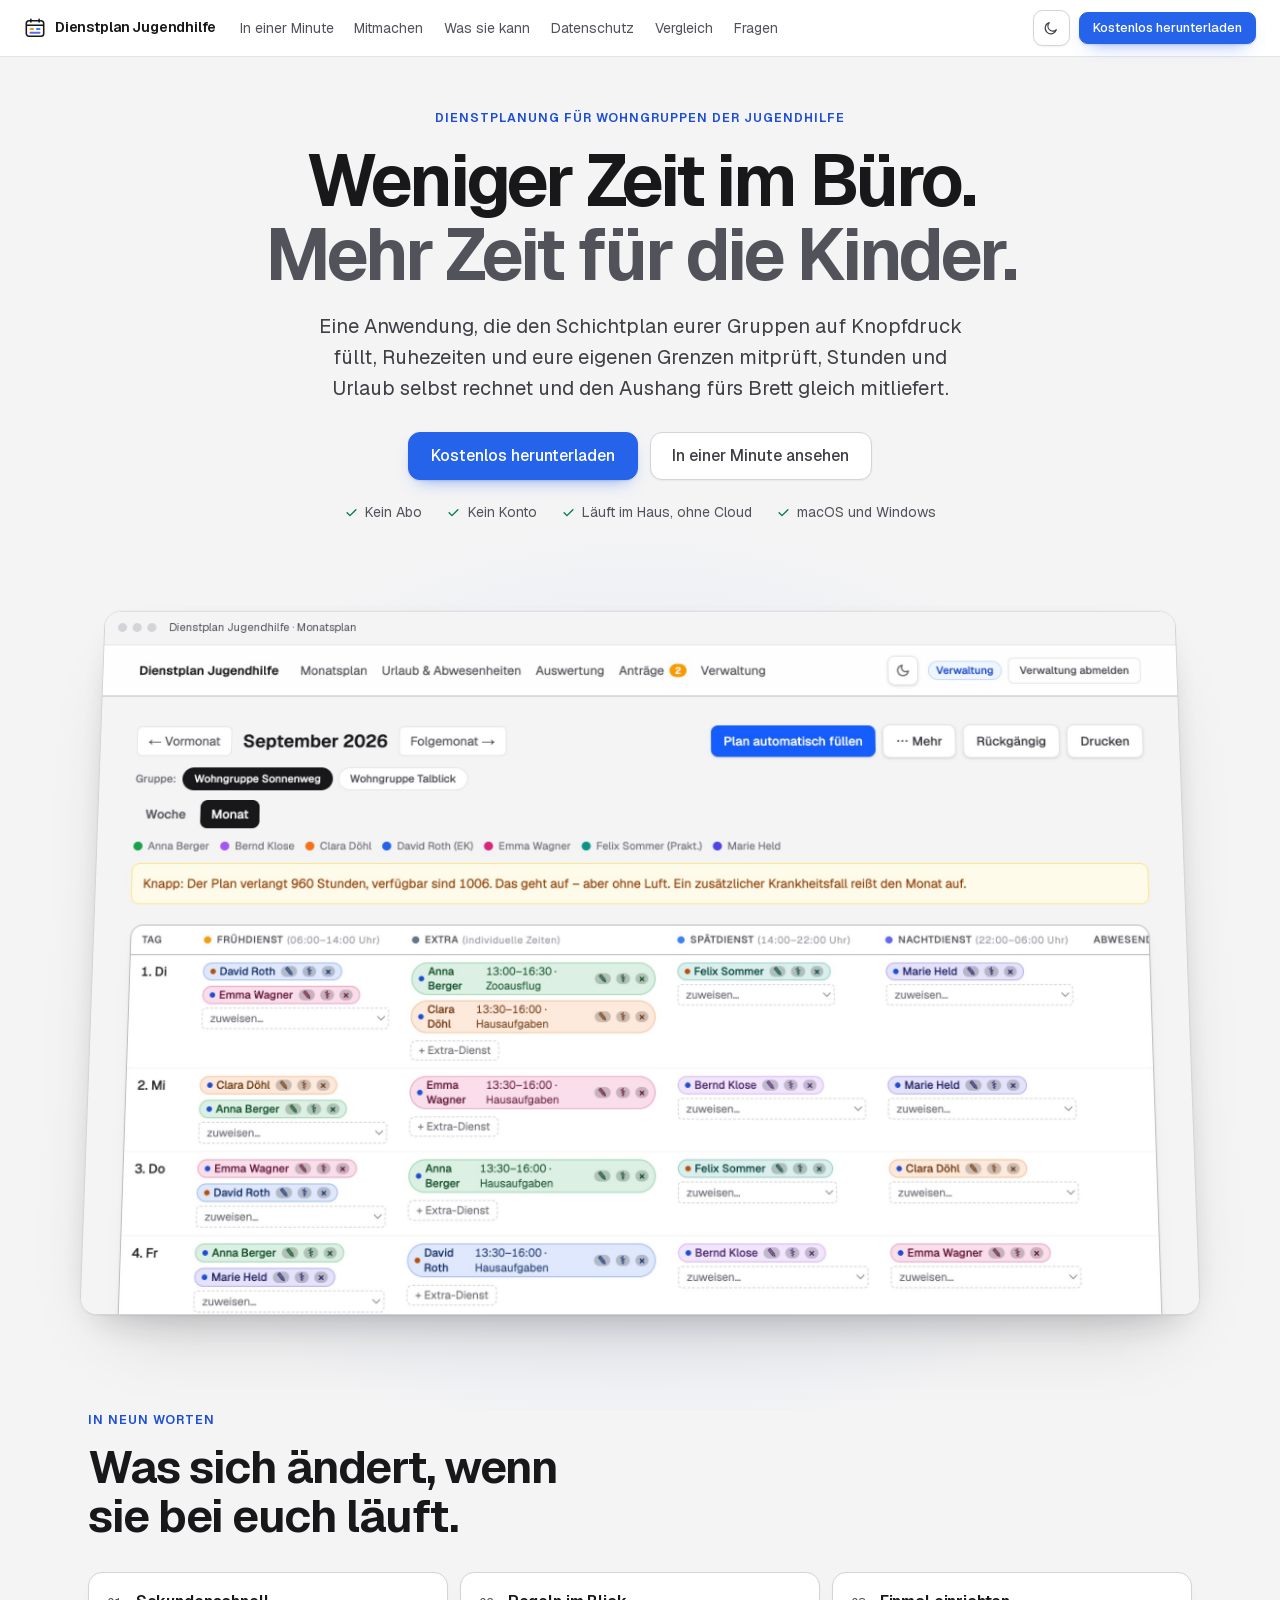
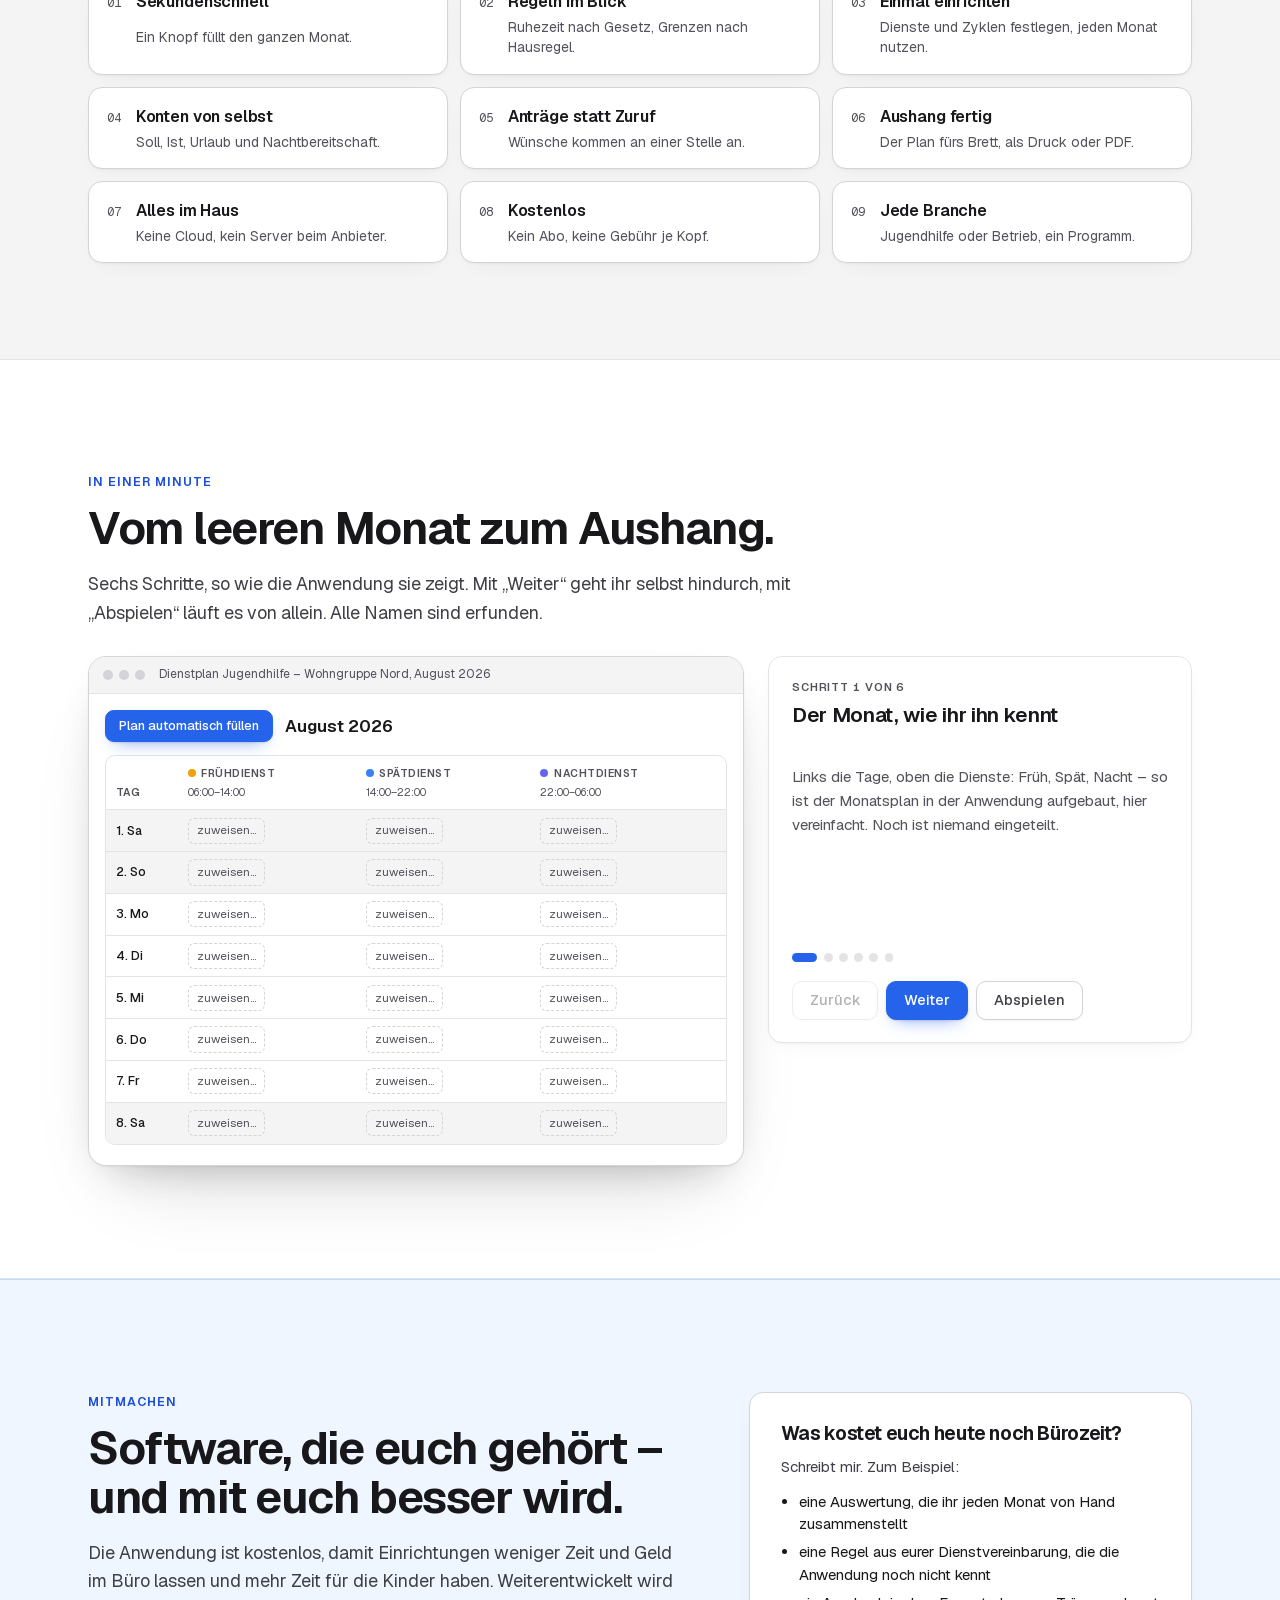
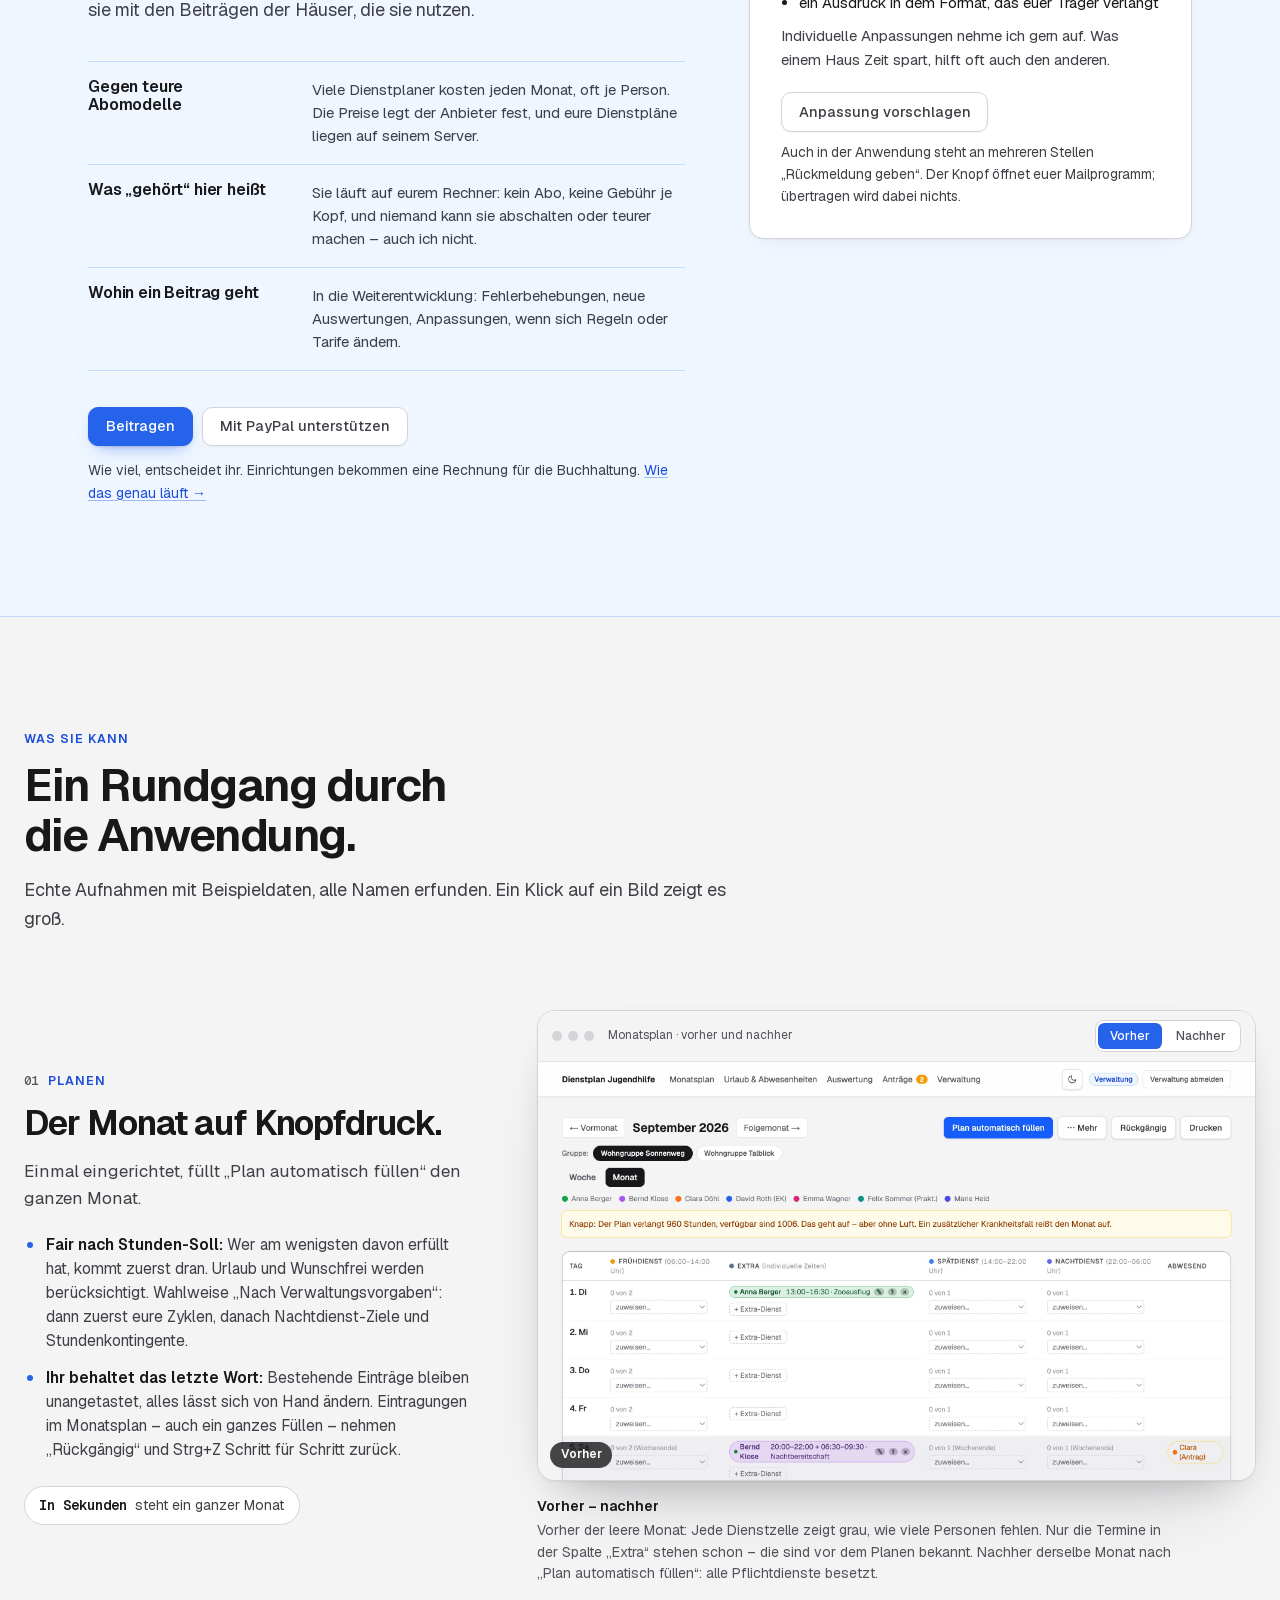
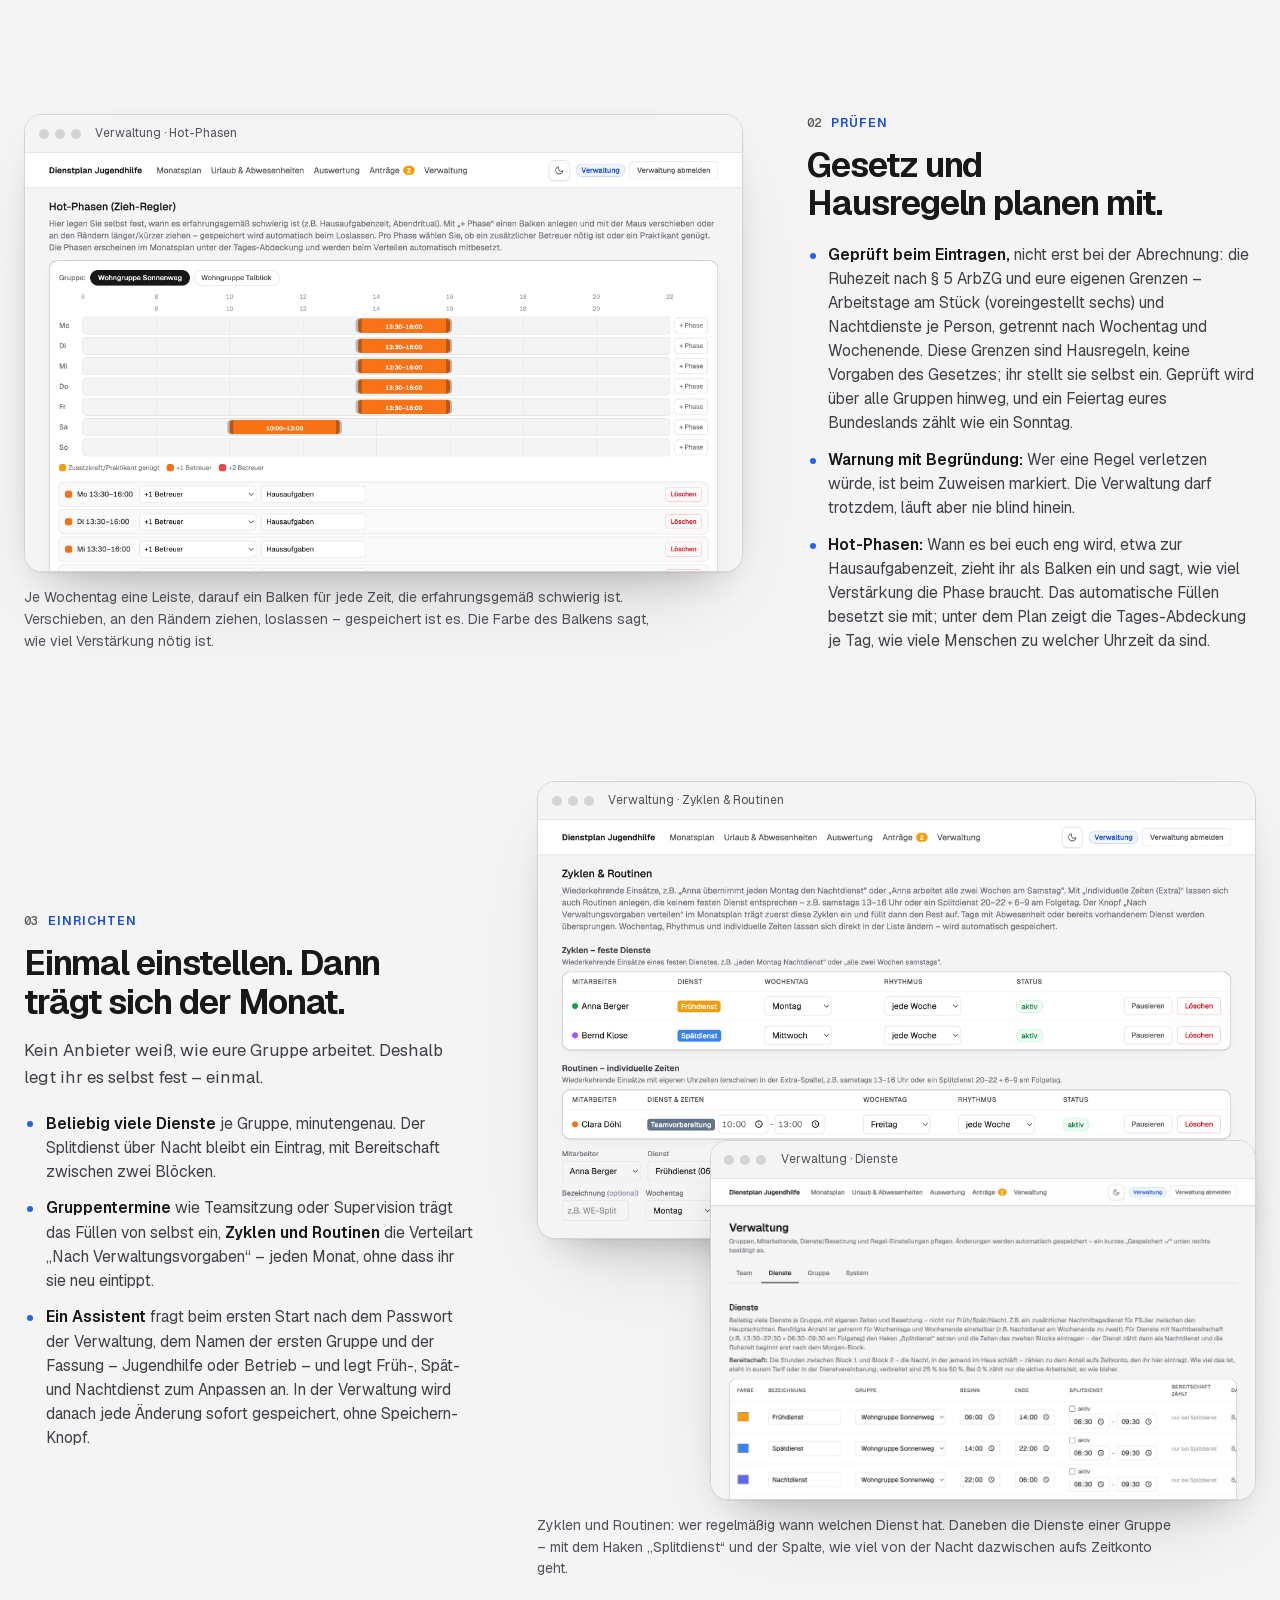
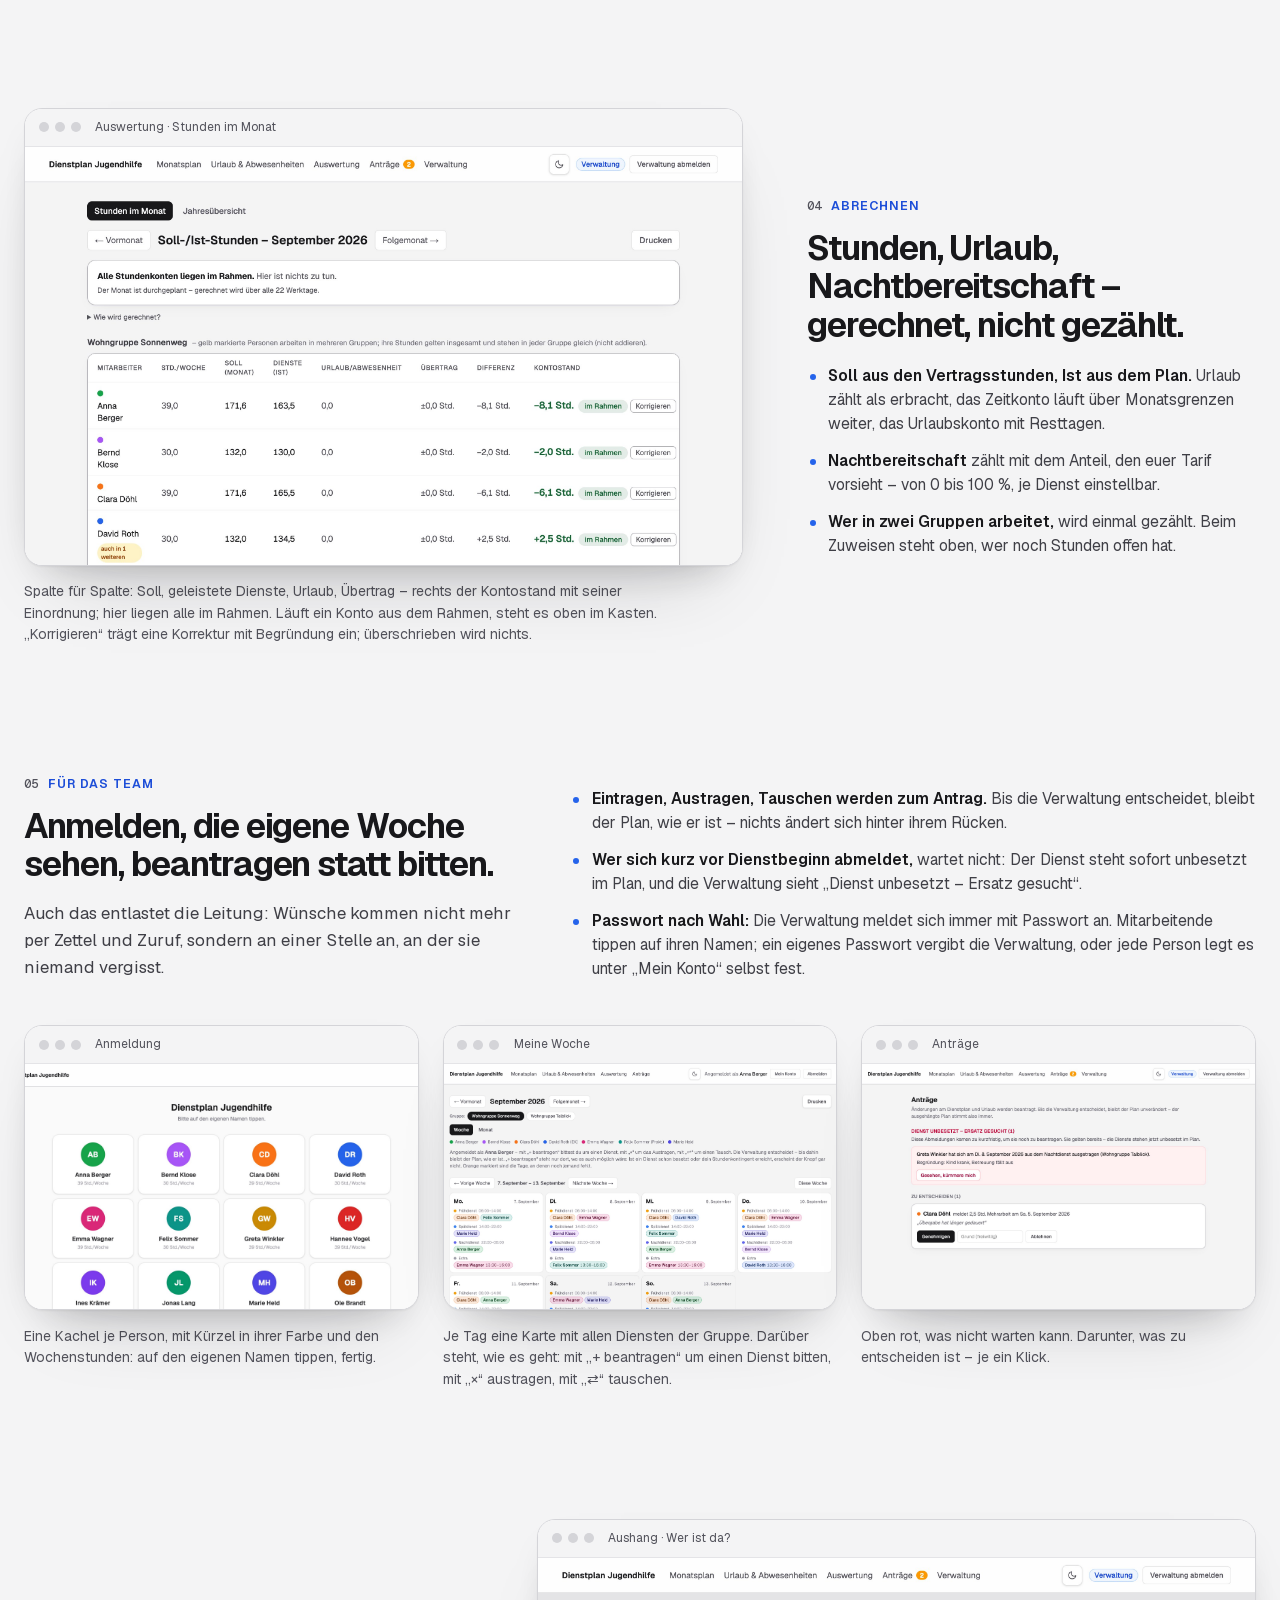
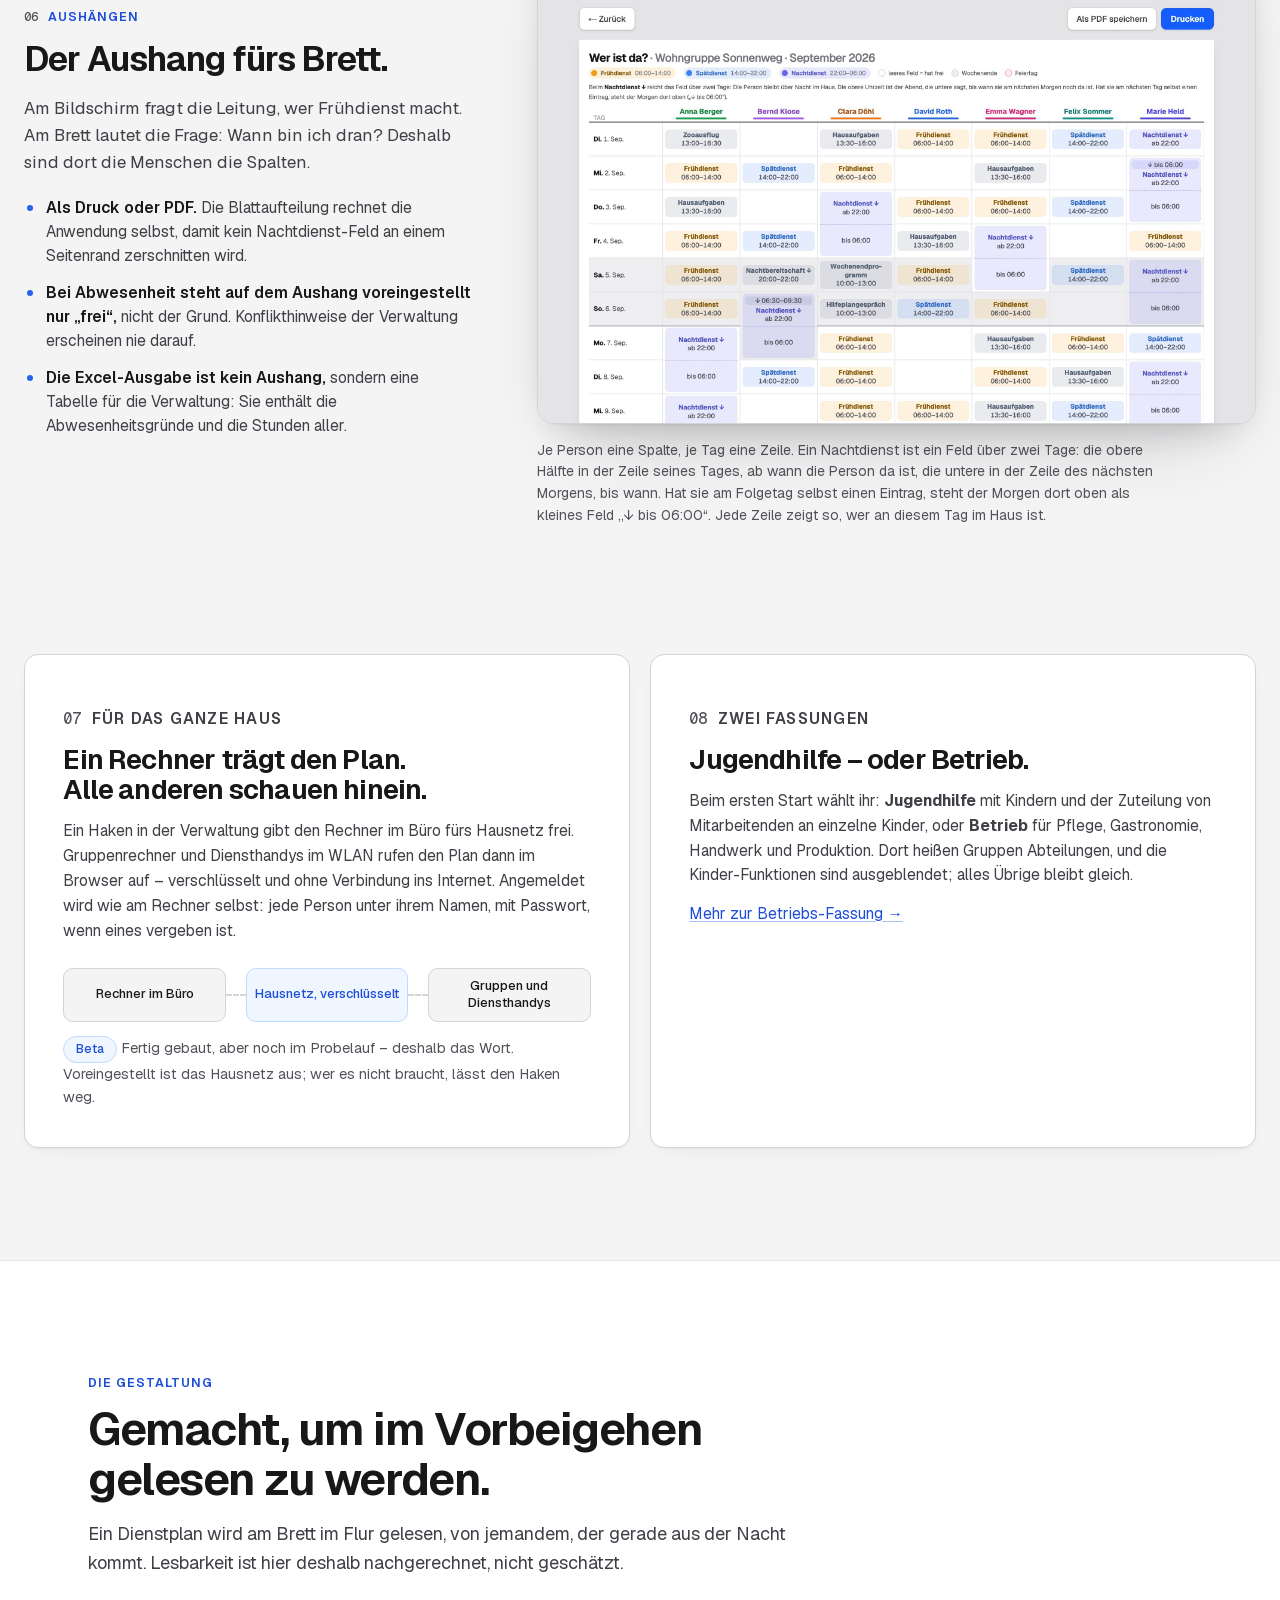
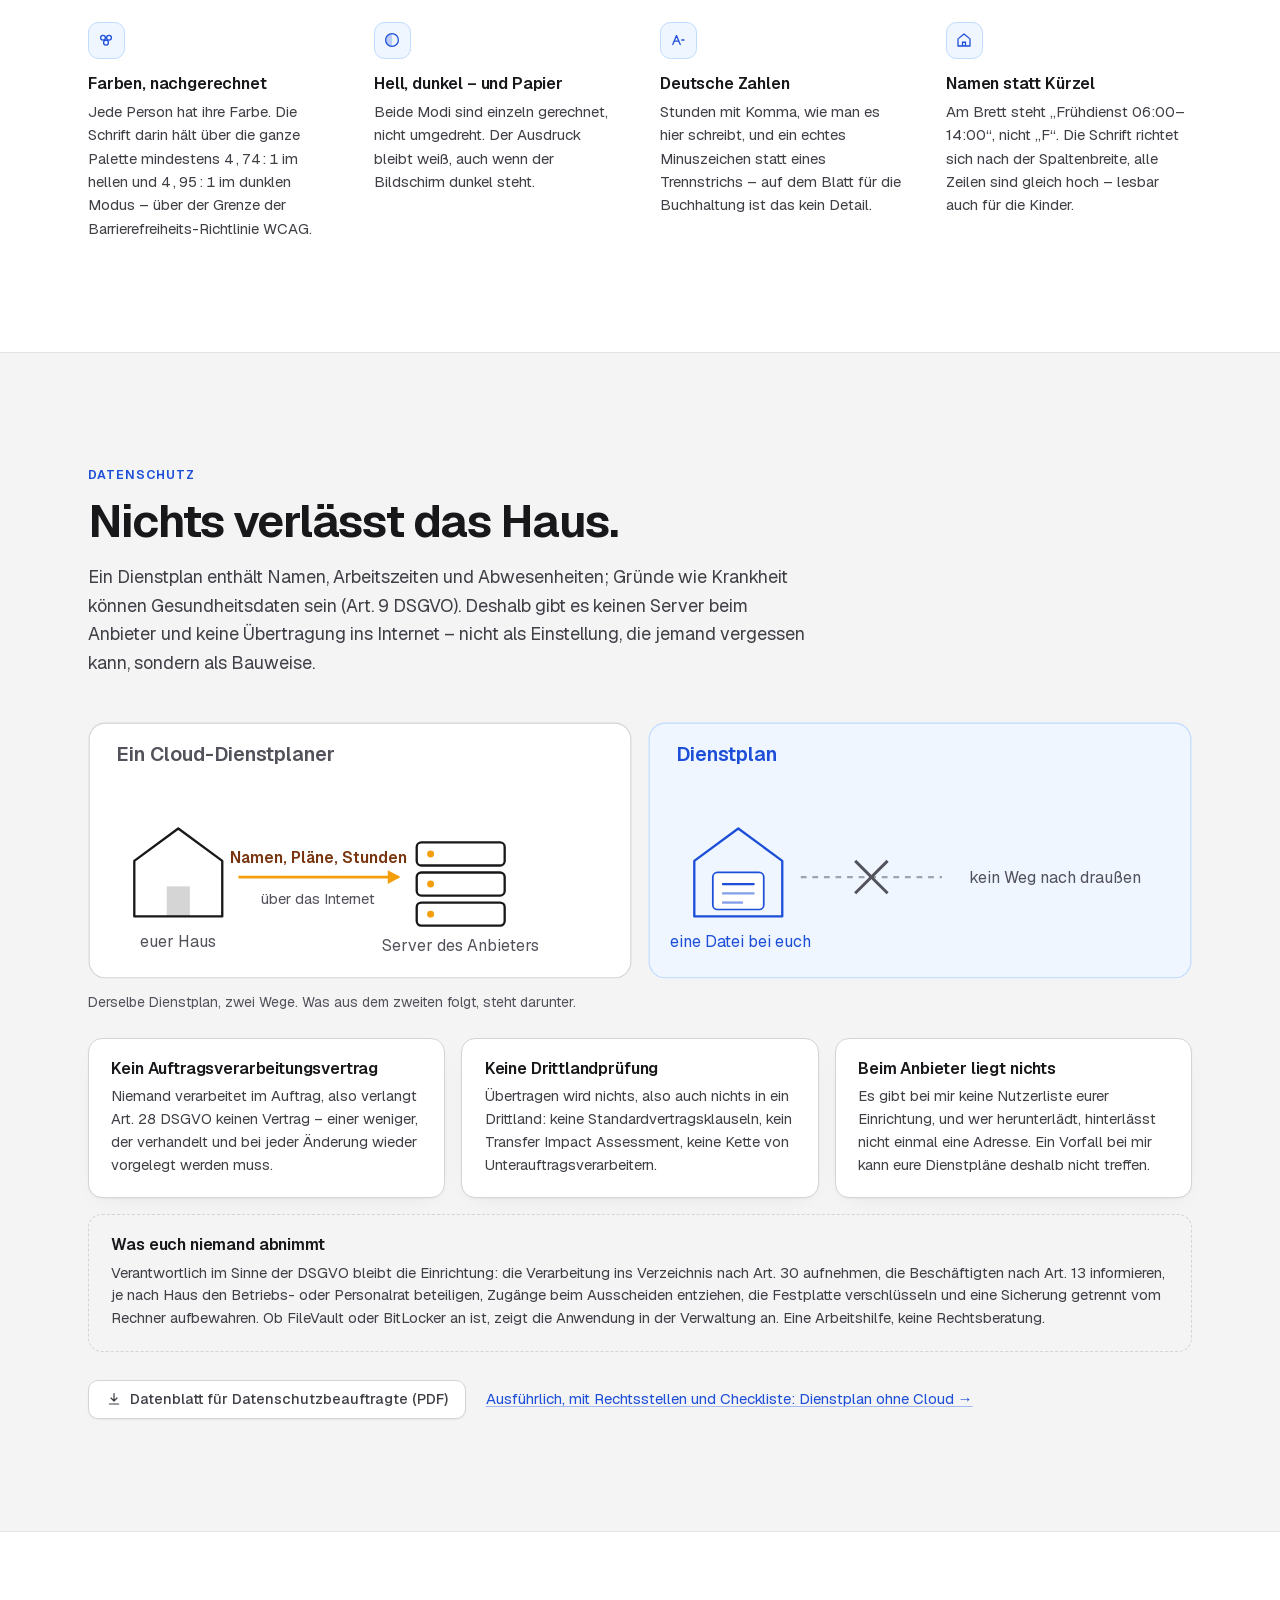
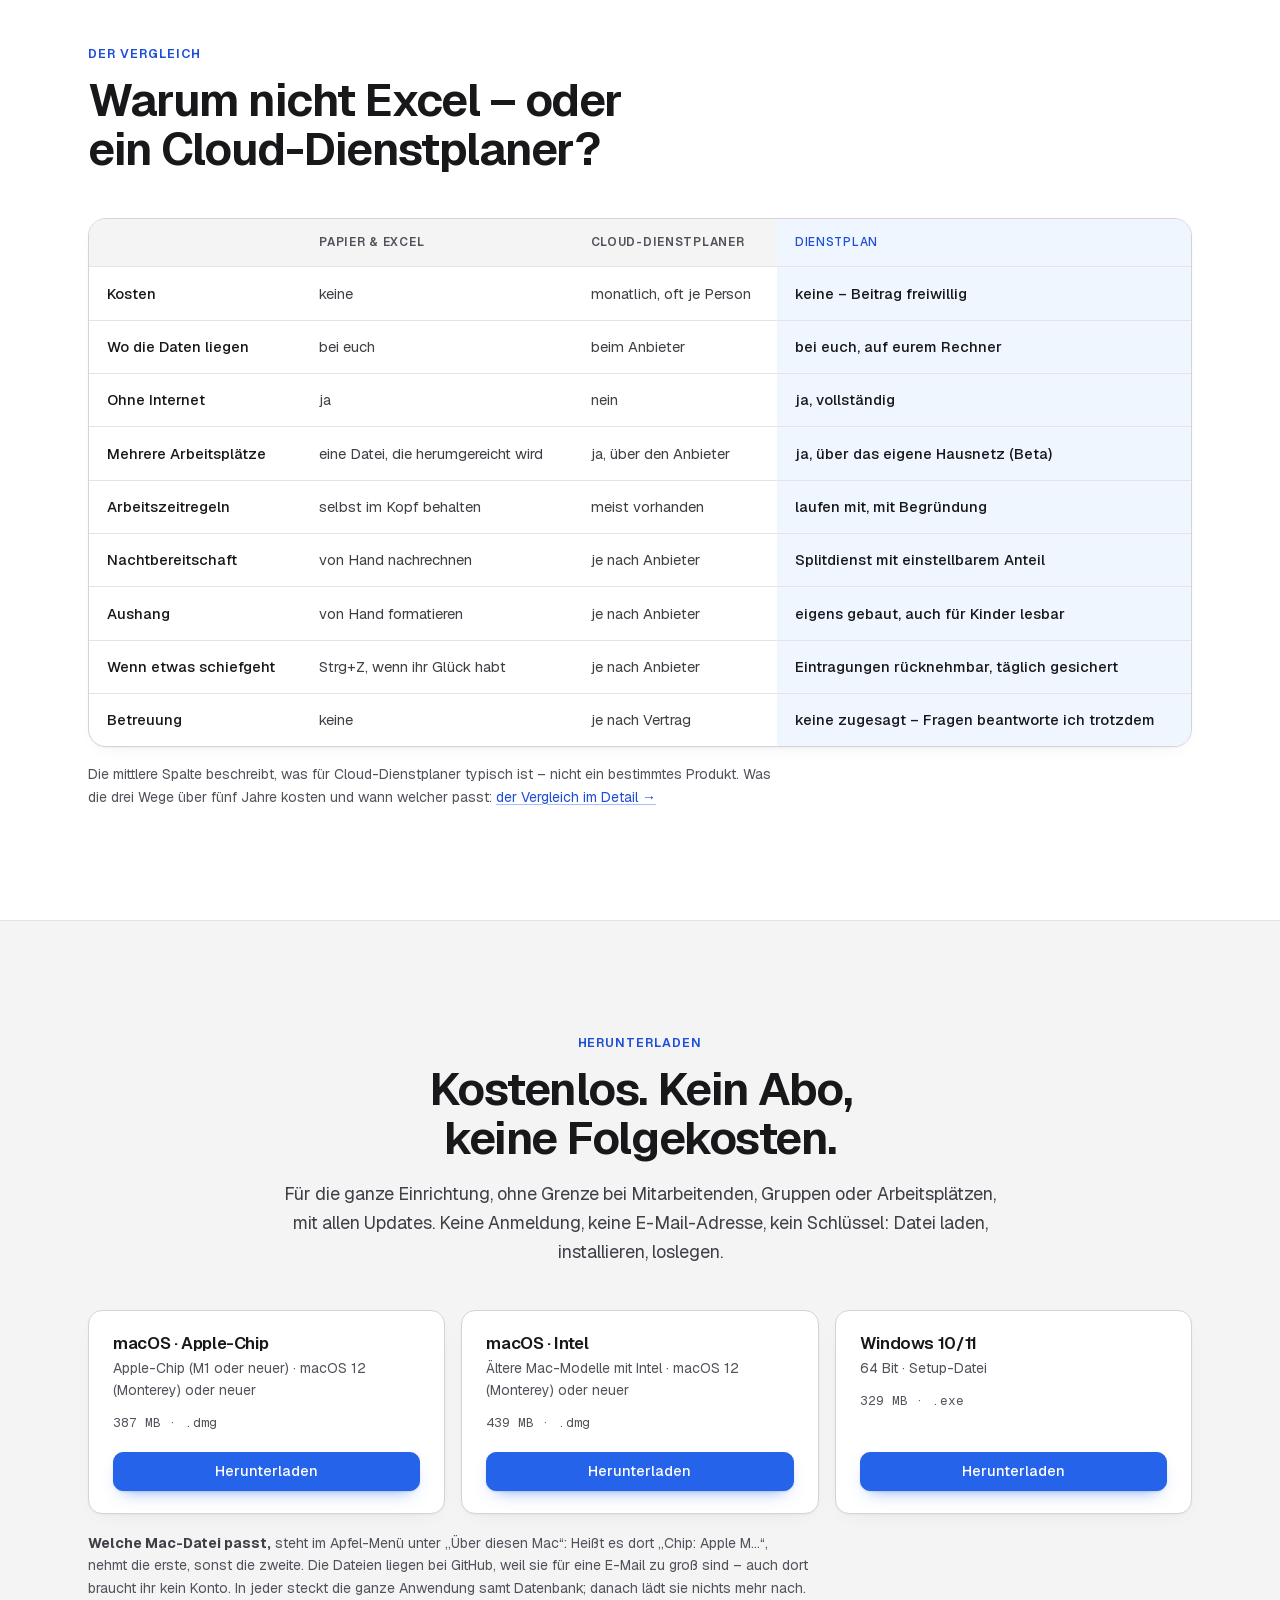
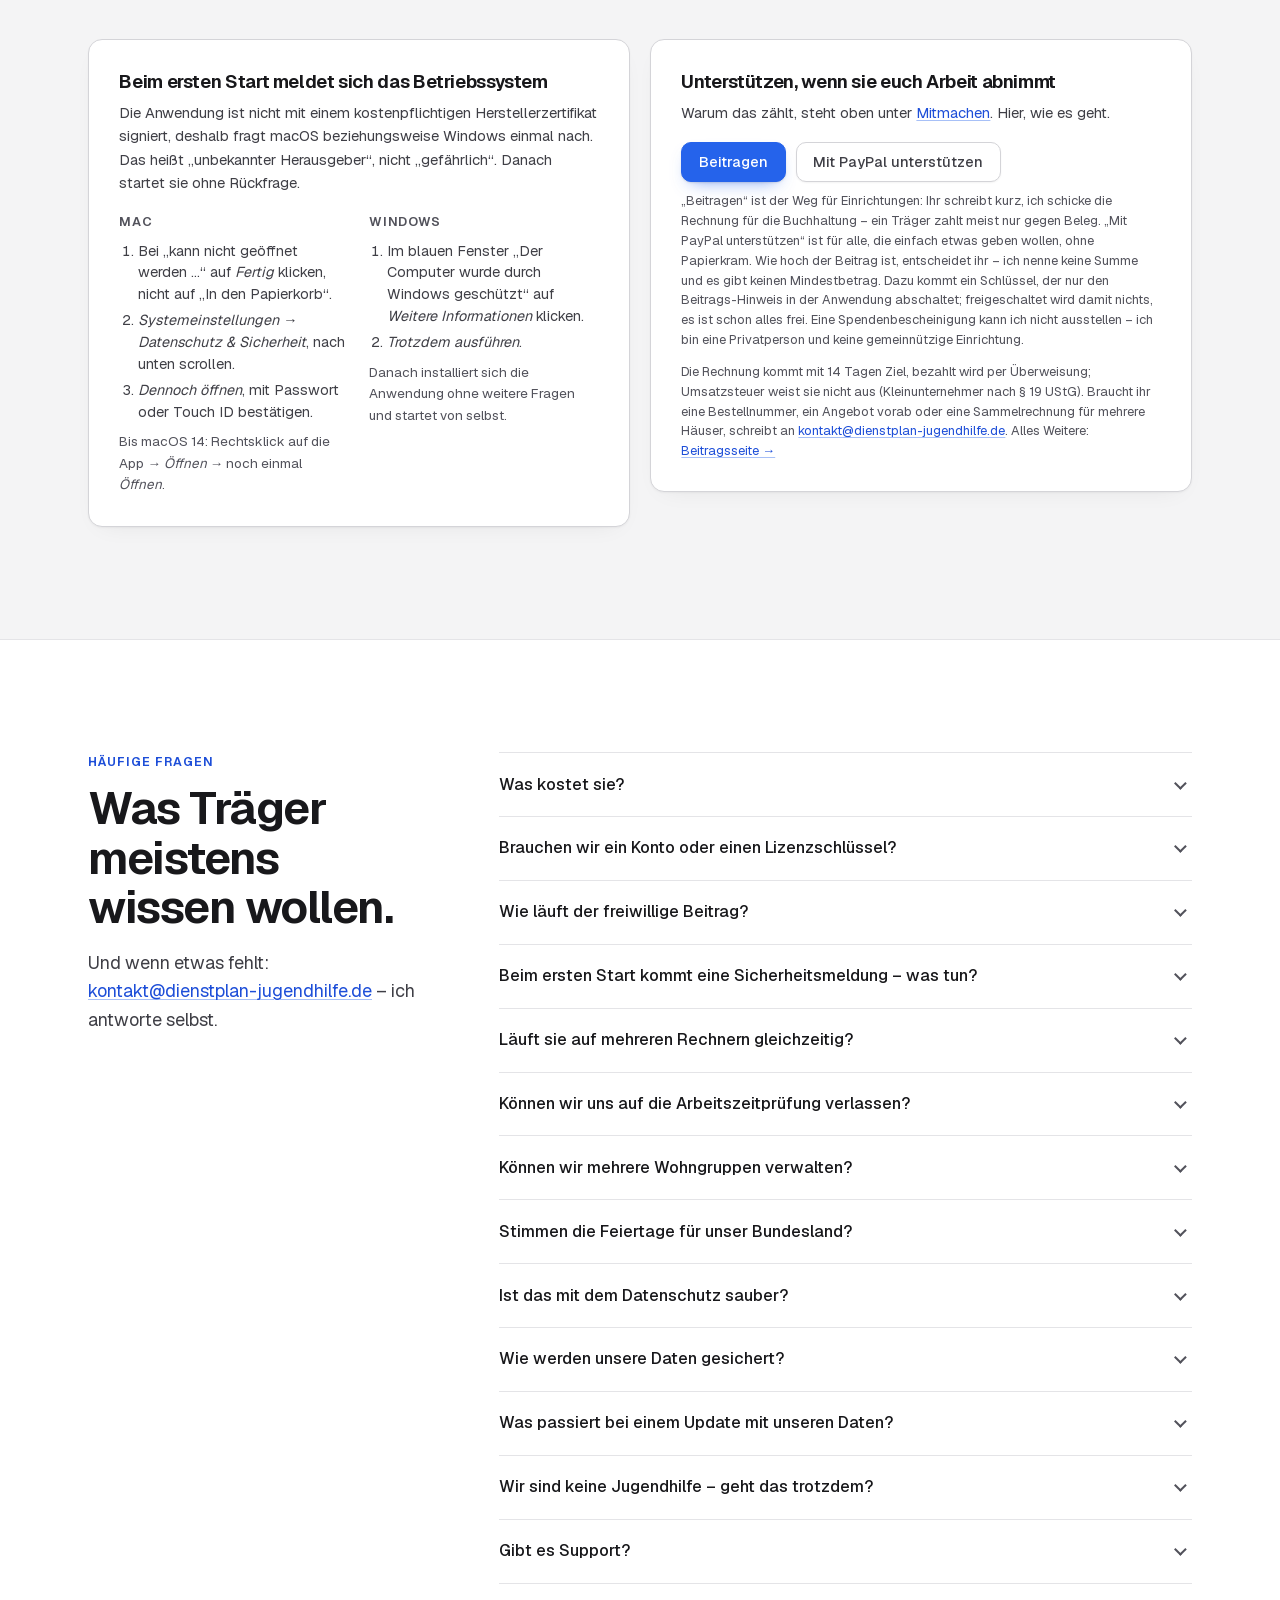
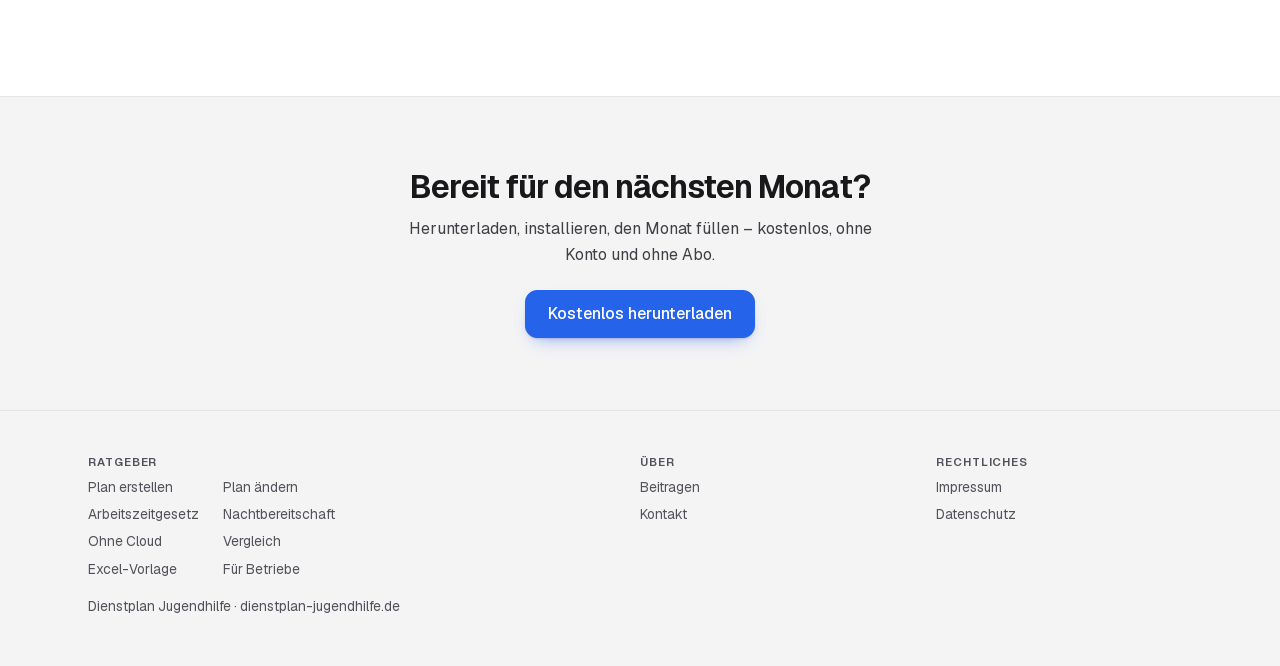
==== index.html @ 62e9b8f8 "Homepage aktualisiert" ====
<!doctype html>
<html lang="de">
<head>
<meta charset="utf-8">
<meta name="viewport" content="width=device-width, initial-scale=1">
<title>Dienstplan – Schichtplanung für Wohngruppen der Jugendhilfe</title>
<meta name="description" content="Dienstplanung für Wohngruppen der Jugendhilfe und Betriebe mit Schichtdienst. Läuft auf dem Rechner im Haus, ohne Cloud und ohne Konto. Arbeitszeitregeln laufen mit, Aushang fürs Brett inklusive. Kostenlos, kein Abo.">
<link rel="canonical" href="https://dienstplan-jugendhilfe.de/">
<meta property="og:type" content="website">
<meta property="og:locale" content="de_DE">
<meta property="og:title" content="Dienstplan – Schichtplanung für Wohngruppen der Jugendhilfe">
<meta property="og:description" content="Läuft auf dem Rechner im Haus, ohne Cloud und ohne Konto. Arbeitszeitregeln laufen mit. Kostenlos, kein Abo, keine Gebühr je Kopf.">
<meta property="og:url" content="https://dienstplan-jugendhilfe.de/">
<meta property="og:image" content="https://dienstplan-jugendhilfe.de/vorschau.jpg">
<meta name="twitter:card" content="summary_large_image">
<!-- Besitznachweise für Bing Webmaster Tools und Google Search Console
     (ChatGPT-Suche läuft über den Bing-Index). Kein Nachladen, keine
     Datenübertragung – nur Kennungen, die die Crawler lesen. -->
<meta name="msvalidate.01" content="514E6DADFB8C54990039980549C9F65E" />
<meta name="google-site-verification" content="pPeBYL5PZ0gk7p6MacR_SU0CWfrayVIjlH-WriV0J4c" />
<meta name="theme-color" content="#fafafa" media="(prefers-color-scheme: light)">
<meta name="theme-color" content="#18181b" media="(prefers-color-scheme: dark)">
<link rel="icon" href="logo.svg" type="image/svg+xml">
<link rel="apple-touch-icon" href="apple-touch-icon.png">

<!-- Farbmodus vor dem ersten Anstrich setzen, damit nichts umspringt. -->
<script>
try{var t=localStorage.getItem("farbmodus"); if(t){document.documentElement.setAttribute("data-theme",t)}}catch(e){}
</script>

<!-- Die Schriften liegen hier auf dem Server, nicht bei Google. Eine Seite, deren
     Versprechen „nichts verlässt das Haus“ lautet, darf beim Aufruf niemanden
     mitlesen lassen. Der folgende Block wird beim Bau zu stil.css – Startseite und
     alle Unterseiten teilen ihn. -->
<link rel="stylesheet" href="stil.css">
<script type="application/ld+json">
{
 "@context": "https://schema.org",
 "@graph": [
  {
   "@type": "SoftwareApplication",
   "@id": "https://dienstplan-jugendhilfe.de/#software",
   "name": "Dienstplan Jugendhilfe",
   "url": "https://dienstplan-jugendhilfe.de/",
   "image": "https://dienstplan-jugendhilfe.de/vorschau.jpg",
   "description": "Dienstplanung für Wohngruppen der Jugendhilfe und Betriebe mit Schichtdienst. Läuft auf dem Rechner im Haus, ohne Cloud und ohne Konto. Arbeitszeitregeln laufen mit, Aushang fürs Brett inklusive. Kostenlos, kein Abo.",
   "applicationCategory": "BusinessApplication",
   "operatingSystem": "macOS 12 (Monterey) oder neuer, Windows 10/11 (64 Bit)",
   "inLanguage": "de",
   "author": {
    "@id": "https://dienstplan-jugendhilfe.de/#anbieter"
   },
   "isAccessibleForFree": true,
   "offers": {
    "@type": "Offer",
    "price": "0",
    "priceCurrency": "EUR",
    "url": "https://dienstplan-jugendhilfe.de/#herunterladen",
    "availability": "https://schema.org/InStock",
    "seller": {
     "@id": "https://dienstplan-jugendhilfe.de/#anbieter"
    }
   }
  },
  {
   "@type": "Organization",
   "@id": "https://dienstplan-jugendhilfe.de/#anbieter",
   "name": "Dienstplan Jugendhilfe",
   "email": "kontakt@dienstplan-jugendhilfe.de",
   "url": "https://dienstplan-jugendhilfe.de/"
  },
  {
   "@type": "FAQPage",
   "@id": "https://dienstplan-jugendhilfe.de/#fragen",
   "mainEntity": [
    {
     "@type": "Question",
     "name": "Was kostet sie?",
     "acceptedAnswer": {
      "@type": "Answer",
      "text": "Nichts – für die ganze Einrichtung, ohne Grenze bei Personen, Gruppen oder Arbeitsplätzen, mit allen Updates. Es gibt kein Abo und keine größere Fassung, die mehr könnte. Zum Herunterladen"
     }
    },
    {
     "@type": "Question",
     "name": "Brauchen wir ein Konto oder einen Lizenzschlüssel?",
     "acceptedAnswer": {
      "@type": "Answer",
      "text": "Nein. Herunterladen und benutzen geht ohne Anmeldung, ohne E-Mail-Adresse und ohne Schlüssel; es gibt keine Testfrist und nichts freizuschalten. Einen Schlüssel bekommt nur, wer etwas beiträgt: Er schaltet allein den Beitrags-Hinweis in der Anwendung ab und wird auf eurem Rechner geprüft, ohne Internet."
     }
    },
    {
     "@type": "Question",
     "name": "Wie läuft der freiwillige Beitrag?",
     "acceptedAnswer": {
      "@type": "Answer",
      "text": "Einrichtungen bekommen eine Rechnung für die Buchhaltung, Privatleute können per PayPal unterstützen; eine Spendenbescheinigung gibt es nicht. Einzelheiten unter Unterstützen und auf der Beitragsseite."
     }
    },
    {
     "@type": "Question",
     "name": "Beim ersten Start kommt eine Sicherheitsmeldung – was tun?",
     "acceptedAnswer": {
      "@type": "Answer",
      "text": "Das ist normal und kein Fehler: macOS und Windows fragen bei Software ohne kostenpflichtiges Herstellerzertifikat einmal nach. Wie ihr weiterkommt, steht Schritt für Schritt beim Herunterladen."
     }
    },
    {
     "@type": "Question",
     "name": "Läuft sie auf mehreren Rechnern gleichzeitig?",
     "acceptedAnswer": {
      "@type": "Answer",
      "text": "Ja, als Beta: Ein Rechner im Haus trägt die Daten, die anderen Arbeitsplätze und Diensthandys rufen den Plan über das Hausnetz im Browser auf. Mehr zum Hausnetz"
     }
    },
    {
     "@type": "Question",
     "name": "Können wir uns auf die Arbeitszeitprüfung verlassen?",
     "acceptedAnswer": {
      "@type": "Answer",
      "text": "Sie ist eine Hilfe, keine Rechtsberatung. Geprüft werden die Ruhezeit nach § 5 ArbZG und eure eigenen Hausregeln, und nur das, was ihr eintragt; Tarifverträge, Dienstvereinbarungen und Sonderfälle kennt kein Programm vollständig. Die Verantwortung für den Plan bleibt bei euch. Was genau geprüft wird"
     }
    },
    {
     "@type": "Question",
     "name": "Können wir mehrere Wohngruppen verwalten?",
     "acceptedAnswer": {
      "@type": "Answer",
      "text": "Ja, beliebig viele, jede mit eigenen Diensten, Kindern und Zeiten. Mitarbeitende lassen sich mehreren Gruppen anteilig zuordnen; Ruhezeiten werden über alle Gruppen hinweg geprüft. Eine Installation trägt dabei einen Träger."
     }
    },
    {
     "@type": "Question",
     "name": "Stimmen die Feiertage für unser Bundesland?",
     "acceptedAnswer": {
      "@type": "Answer",
      "text": "Ja. Alle 16 Bundesländer sind hinterlegt, mit den beweglichen Tagen und den Sonderfällen: Buß- und Bettag in Sachsen, Weltkindertag in Thüringen, Frauentag in Berlin und Mecklenburg-Vorpommern. Für Tage, die nur in einzelnen Gemeinden gelten – Mariä Himmelfahrt in Bayern, Fronleichnam in Sachsen und Thüringen – gibt es einen eigenen Haken. Nicht hinterlegt ist das Hohe Friedensfest, das nur in der Stadt Augsburg gilt. Ein Feiertag fällt aus dem Stunden-Soll heraus."
     }
    },
    {
     "@type": "Question",
     "name": "Ist das mit dem Datenschutz sauber?",
     "acceptedAnswer": {
      "@type": "Answer",
      "text": "Die Daten verlassen euren Rechner nicht; deshalb braucht es keinen Auftragsverarbeitungsvertrag. Nach fünf Fehlversuchen ist ein Zugang 15 Minuten gesperrt, und bei jeder Abwesenheit steht, wer sie eingetragen hat. Was daraus folgt und was euch bleibt, steht unter Datenschutz."
     }
    },
    {
     "@type": "Question",
     "name": "Wie werden unsere Daten gesichert?",
     "acceptedAnswer": {
      "@type": "Answer",
      "text": "Automatisch einmal täglich beim Start, die letzten 30 Stände bleiben aufbewahrt. Wöchentlich kommt eine PDF dazu, die jeder Rechner lesen kann – ein Stand bleibt also lesbar, auch ohne die Anwendung. Einen zweiten Ort, etwa einen USB-Stick oder ein Netzlaufwerk, gebt ihr in der Verwaltung an."
     }
    },
    {
     "@type": "Question",
     "name": "Was passiert bei einem Update mit unseren Daten?",
     "acceptedAnswer": {
      "@type": "Answer",
      "text": "Sie bleiben erhalten. Von selbst aktualisiert sich die Anwendung nicht: Eine neue Fassung ladet ihr hier herunter und installiert sie wie beim ersten Mal. Die Datenbank liegt getrennt von der Anwendung und wird dabei nicht angetastet; beim nächsten Start bringt die Anwendung sie selbst auf den neuen Stand. Eine Sicherung vom selben Tag liegt dann schon bereit, denn gesichert wird beim ersten Start jedes Tages, bevor die Anwendung die Datenbank anfasst."
     }
    },
    {
     "@type": "Question",
     "name": "Wir sind keine Jugendhilfe – geht das trotzdem?",
     "acceptedAnswer": {
      "@type": "Answer",
      "text": "Ja, mit der Betriebs-Fassung für Pflege, Gastronomie, Handwerk und Produktion: dieselbe Anwendung, ohne die Kinder-Funktionen. Die zwei Fassungen"
     }
    },
    {
     "@type": "Question",
     "name": "Gibt es Support?",
     "acceptedAnswer": {
      "@type": "Answer",
      "text": "Fragen per E-Mail beantworte ich selbst und kostenlos; eine feste Antwortzeit sage ich nicht zu. Einen Wartungsvertrag braucht die Anwendung nicht. Was beim ersten Start zu tun ist, steht beim Herunterladen."
     }
    }
   ]
  }
 ]
}
</script>
</head>
<body>

<a class="sprung" href="#oben">Zum Inhalt springen</a>
<header class="kopf">
  <div class="kopf-innen">
    <a class="marke" href="#oben">
      <svg viewBox="0 0 24 24" fill="none" aria-hidden="true">
        <rect x="2.5" y="4" width="19" height="17" rx="3" stroke="currentColor" stroke-width="1.7"/>
        <path d="M2.5 9h19" stroke="currentColor" stroke-width="1.7"/>
        <path d="M7.5 2.5v3M16.5 2.5v3" stroke="currentColor" stroke-width="1.7" stroke-linecap="round"/>
        <rect x="6" y="12" width="5" height="2.2" rx="1.1" fill="#f59e0b"/>
        <rect x="13" y="12" width="5" height="2.2" rx="1.1" fill="#3b82f6"/>
        <rect x="6" y="16" width="12" height="2.2" rx="1.1" fill="#6366f1"/>
      </svg>
      <span class="marke-wort">Dienstplan<span class="marke-zusatz"> Jugendhilfe</span></span>
    </a>
    <!-- In der Reihenfolge der Seite, mit denselben Wörtern wie die Abschnitte. -->
    <nav class="abschnitte" aria-label="Abschnitte">
      <a href="#in-einer-minute">In einer Minute</a>
      <a href="#mitmachen">Mitmachen</a>
      <a href="#koennen">Was sie kann</a>
      <a href="#datenschutz-kurz">Datenschutz</a>
      <a href="#vergleich">Vergleich</a>
      <a href="#fragen">Fragen</a>
    </nav>
    <div class="kopf-rechts">
      <details class="menue">
        <summary class="knopf mondknopf" aria-label="Menü" title="Menü">
          <svg width="16" height="16" viewBox="0 0 24 24" fill="none" aria-hidden="true"><path d="M4 7h16M4 12h16M4 17h16" stroke="currentColor" stroke-width="1.8" stroke-linecap="round"/></svg>
        </summary>
        <div class="menue-liste">
          <a href="#in-einer-minute">In einer Minute</a>
          <a href="#mitmachen">Mitmachen</a>
          <a href="#koennen">Was sie kann</a>
          <a href="#datenschutz-kurz">Datenschutz</a>
          <a href="#vergleich">Vergleich</a>
          <a href="#herunterladen">Herunterladen</a>
          <a href="#fragen">Fragen</a>
        </div>
      </details>
      <button class="knopf mondknopf" id="modus" type="button" aria-label="Heller oder dunkler Modus" title="Hell / dunkel">
        <svg width="16" height="16" viewBox="0 0 24 24" fill="none" aria-hidden="true">
          <path d="M20 14.5A8.5 8.5 0 1 1 9.5 4a7 7 0 0 0 10.5 10.5Z" stroke="currentColor" stroke-width="1.7" stroke-linejoin="round"/>
        </svg>
      </button>
      <a class="knopf knopf-voll knopf-klein" href="#herunterladen"><span class="knopf-lang">Kostenlos herunterladen</span><span class="knopf-kurz">Herunterladen</span></a>
    </div>
  </div>
</header>

<main id="oben">

<!-- ====================== Kopfbereich ======================
     Der Zweck zuerst, dann in einem Satz, was die Anwendung ist, dann eine echte
     Aufnahme. Der frühere, sich selbst füllende Nachbau des Plans stand hier und
     gleich darunter noch einmal in der Simulation – er ist entfallen. -->
<section class="held" aria-labelledby="held-titel">
  <div class="huelle">
    <p class="augenbraue">Dienstplanung für Wohngruppen der Jugendhilfe</p>
    <h1 class="held-titel" id="held-titel"><span>Weniger Zeit im Büro.</span> <span class="zweite">Mehr Zeit für die Kinder.</span></h1>
    <p class="held-text">
      Eine Anwendung, die den Schichtplan eurer Gruppen auf Knopfdruck füllt, Ruhezeiten
      und eure eigenen Grenzen mitprüft, Stunden und Urlaub selbst rechnet und den Aushang
      fürs Brett gleich mitliefert.
    </p>
    <div class="held-knoepfe">
      <a class="knopf knopf-voll knopf-gross" href="#herunterladen">Kostenlos herunterladen</a>
      <a class="knopf knopf-gross" href="#in-einer-minute">In einer Minute ansehen</a>
    </div>
    <ul class="vertrauen">
      <li><svg class="haken" width="15" height="15" viewBox="0 0 24 24" fill="none" aria-hidden="true"><path d="m5 12.5 4.5 4.5L19 7.5" stroke="currentColor" stroke-width="2.2" stroke-linecap="round" stroke-linejoin="round"/></svg>Kein Abo</li>
      <li><svg class="haken" width="15" height="15" viewBox="0 0 24 24" fill="none" aria-hidden="true"><path d="m5 12.5 4.5 4.5L19 7.5" stroke="currentColor" stroke-width="2.2" stroke-linecap="round" stroke-linejoin="round"/></svg>Kein Konto</li>
      <li><svg class="haken" width="15" height="15" viewBox="0 0 24 24" fill="none" aria-hidden="true"><path d="m5 12.5 4.5 4.5L19 7.5" stroke="currentColor" stroke-width="2.2" stroke-linecap="round" stroke-linejoin="round"/></svg>Läuft im Haus, ohne Cloud</li>
      <li><svg class="haken" width="15" height="15" viewBox="0 0 24 24" fill="none" aria-hidden="true"><path d="m5 12.5 4.5 4.5L19 7.5" stroke="currentColor" stroke-width="2.2" stroke-linecap="round" stroke-linejoin="round"/></svg>macOS und Windows</li>
    </ul>
  </div>
  <div class="held-bild">
    <div class="fenster">
      <div class="fenster-leiste">
        <span class="ampel" aria-hidden="true"><i></i><i></i><i></i></span>
        <span class="fenster-titel">Dienstplan Jugendhilfe · Monatsplan</span>
      </div>
      <!-- Ohne loading="lazy": Das ist das erste große Bild der Seite, es soll sofort laden. -->
      <img class="zoombar" src="bilder/monatsplan.jpg" width="1200" height="740" fetchpriority="high" decoding="async"
           alt="Der Monatsplan der Anwendung für September: oben die Knöpfe „Plan automatisch füllen“, „Mehr“, „Rückgängig“ und „Drucken“, darunter Reiter für zwei Wohngruppen, eine Namenslegende und eine gelbe Leiste, die vorrechnet, dass die Stunden des Teams knapp reichen. Die Tabelle hat je Tag eine Zeile und die Spalten Frühdienst, Extra, Spätdienst, Nachtdienst und Abwesend; die eingeteilten Namen stehen als farbige Felder darin, in der Spalte Extra ein Zooausflug am Nachmittag. Beispieldaten, alle Namen erfunden.">
    </div>
  </div>
</section>

<!-- ====================== In neun Worten ======================
     Genau neun, und jedes führt zu der Stelle, an der es ausgeführt wird
     (pruefen.sh zählt sie). -->
<section class="neun" id="schlagworte" aria-labelledby="neun-titel">
  <div class="huelle">
    <div class="kopfzeile auftritt">
      <p class="augenbraue">In neun Worten</p>
      <h2 class="titel" id="neun-titel">Was sich ändert, wenn sie bei euch läuft.</h2>
    </div>
    <div class="schlagworte">
      <a class="schlagwort" href="#sekunden"><span class="schlagwort-nr mono">01</span><b>Sekundenschnell</b><span>Ein Knopf füllt den ganzen Monat.</span></a>
      <a class="schlagwort" href="#gesetz"><span class="schlagwort-nr mono">02</span><b>Regeln im Blick</b><span>Ruhezeit nach Gesetz, Grenzen nach Hausregel.</span></a>
      <a class="schlagwort" href="#verwaltungsweg"><span class="schlagwort-nr mono">03</span><b>Einmal einrichten</b><span>Dienste und Zyklen festlegen, jeden Monat nutzen.</span></a>
      <a class="schlagwort" href="#zeitkonten"><span class="schlagwort-nr mono">04</span><b>Konten von selbst</b><span>Soll, Ist, Urlaub und Nachtbereitschaft.</span></a>
      <a class="schlagwort" href="#rundgang"><span class="schlagwort-nr mono">05</span><b>Anträge statt Zuruf</b><span>Wünsche kommen an einer Stelle an.</span></a>
      <a class="schlagwort" href="#aushang"><span class="schlagwort-nr mono">06</span><b>Aushang fertig</b><span>Der Plan fürs Brett, als Druck oder PDF.</span></a>
      <a class="schlagwort" href="#datenschutz-kurz"><span class="schlagwort-nr mono">07</span><b>Alles im Haus</b><span>Keine Cloud, kein Server beim Anbieter.</span></a>
      <a class="schlagwort" href="#herunterladen"><span class="schlagwort-nr mono">08</span><b>Kostenlos</b><span>Kein Abo, keine Gebühr je Kopf.</span></a>
      <a class="schlagwort" href="#betriebe"><span class="schlagwort-nr mono">09</span><b>Jede Branche</b><span>Jugendhilfe oder Betrieb, ein Programm.</span></a>
    </div>
  </div>
</section>

<!-- ====================== In einer Minute: geführte Simulation ======================
     Jeder Satz darin ist an der Anwendung belegt; die Namen und Zahlen sind
     Beispieldaten, gerechnet wie die Anwendung rechnet. Ohne JavaScript bleibt
     Schritt 1 stehen und der Text ist trotzdem lesbar. -->
<section class="abschnitt band" id="in-einer-minute" aria-labelledby="tour-ueberschrift">
  <div class="huelle">
    <div class="kopfzeile">
      <p class="augenbraue">In einer Minute</p>
      <h2 class="titel" id="tour-ueberschrift">Vom leeren Monat zum Aushang.</h2>
      <p class="einleitung">
        Sechs Schritte, so wie die Anwendung sie zeigt. Mit „Weiter“ geht ihr selbst
        hindurch, mit „Abspielen“ läuft es von allein. Alle Namen sind erfunden.
      </p>
    </div>

    <div class="tour-buehne">
      <div class="fenster tour-fenster" id="tour-fenster">
        <div class="fenster-leiste">
          <span class="ampel" aria-hidden="true"><i></i><i></i><i></i></span>
          <span class="fenster-titel" id="tour-titelzeile">Dienstplan Jugendhilfe – Wohngruppe Nord, August 2026</span>
        </div>
        <div class="fenster-inhalt">
          <div class="plan-leiste" id="tour-planleiste">
            <button class="knopf knopf-voll knopf-klein tour-fuellknopf" type="button" id="tour-fuellknopf">Plan automatisch füllen</button>
            <span class="plan-monat">August 2026</span>
          </div>

          <p class="engpass" id="tour-engpass" hidden>
            <svg width="15" height="15" viewBox="0 0 24 24" fill="none" aria-hidden="true" style="flex:none;margin-top:2px">
              <path d="M12 3.5 21.5 20h-19L12 3.5Z" stroke="currentColor" stroke-width="1.7" stroke-linejoin="round"/>
              <path d="M12 10v4.5M12 17.2v.1" stroke="currentColor" stroke-width="1.9" stroke-linecap="round"/>
            </svg>
            <span>Knapp: Der Plan verlangt 744 Stunden, verfügbar sind 775. Das geht auf – aber ohne Luft. Ein zusätzlicher Krankheitsfall reißt den Monat auf.</span>
          </p>

          <div class="tabellen-rahmen">
            <table class="plan" id="tour-plan">
              <thead id="tour-kopf"></thead>
              <tbody id="tour-zeilen"></tbody>
            </table>
          </div>

          <div class="tour-konto" id="tour-konto" hidden>
            <table>
              <thead>
                <tr><th>Zeitkonto August</th><th>Std./Woche</th><th>Soll</th><th>Ist</th><th>Saldo</th></tr>
              </thead>
              <!-- Gerechnet wie die Anwendung (lib/balance.ts): Soll = Werktage ohne Feiertage
                   × Wochenstunden ÷ 5. Der August 2026 hat 21 Werktage. Ist = Dienste à 8 Std.
                   Bis zum 28.10.2026 standen hier Werte nach 4,33 Wochen je Monat (169,0 für
                   39 Std.), die die Anwendung so nie ausgibt. -->
              <tbody>
                <tr><td><span class="tour-name"><i class="punkt" style="background:#16a34a"></i>David Nowak</span></td><td>39,0</td><td>163,8</td><td>168,0</td><td class="tour-plus">+4,2</td></tr>
                <tr><td><span class="tour-name"><i class="punkt" style="background:#a855f7"></i>Lena Wolff</span></td><td>31,2</td><td>131,0</td><td>128,0</td><td class="tour-minus">−3,0</td></tr>
                <tr><td><span class="tour-name"><i class="punkt" style="background:#10b981"></i>Tobias Ehlers</span></td><td>19,5</td><td>81,9</td><td>80,0</td><td class="tour-minus">−1,9</td></tr>
              </tbody>
            </table>
            <p class="tour-konto-fuss">Stunden, Beispieldaten · Saldo geht als Übertrag in den September</p>
          </div>
        </div>
      </div>

      <div class="tour-erklaerung" id="tour-erklaerung">
        <div class="tour-beschreibung">
          <p class="tour-zaehler" id="tour-zaehler">Schritt 1 von 6</p>
          <h3 class="tour-schritt-titel" id="tour-schritt-titel">Der Monat, wie ihr ihn kennt</h3>
          <p class="tour-text" id="tour-text" aria-live="polite">
            Links die Tage, oben die Dienste: Früh, Spät, Nacht – so ist der Monatsplan in der
            Anwendung aufgebaut, hier vereinfacht. Noch ist niemand eingeteilt.
          </p>
        </div>
        <div class="tour-bedienung">
          <div class="tour-punkte" id="tour-punkte" aria-label="Schritte"></div>
          <div class="tour-steuerung">
            <button class="knopf" type="button" id="tour-zurueck" disabled>Zurück</button>
            <button class="knopf knopf-voll" type="button" id="tour-weiter">Weiter</button>
            <button class="knopf tour-abspielen" type="button" id="tour-abspielen" aria-pressed="false">Abspielen</button>
          </div>
        </div>
      </div>
    </div>
  </div>
</section>

<!-- ====================== Mitmachen ======================
     Der eine Ort für „warum unterstützen“. Die Knöpfe setzt bauen.py ein
     (beitragsknopf_einsetzen); dieser Abschnitt darf keine weitere <section>
     enthalten, sonst findet pruefen.sh die Knöpfe nicht mehr. Keine Summe. -->
<section class="abschnitt mitmachen" id="mitmachen" aria-labelledby="mitmachen-titel">
  <div class="huelle">
    <div class="mitmachen-raster">
      <div>
        <div class="kopfzeile">
          <p class="augenbraue">Mitmachen</p>
          <h2 class="titel" id="mitmachen-titel">Software, die euch gehört&nbsp;– und mit euch besser wird.</h2>
          <p class="einleitung">
            Die Anwendung ist kostenlos, damit Einrichtungen weniger Zeit und Geld im
            Büro lassen und mehr Zeit für die Kinder haben. Weiterentwickelt wird sie mit
            den Beiträgen der Häuser, die sie nutzen.
          </p>
        </div>
        <div class="gruende">
          <div>
            <h3>Gegen teure Abomodelle</h3>
            <p>Viele Dienstplaner kosten jeden Monat, oft je Person. Die Preise legt der
              Anbieter fest, und eure Dienstpläne liegen auf seinem Server.</p>
          </div>
          <div>
            <h3>Was „gehört“ hier heißt</h3>
            <p>Sie läuft auf eurem Rechner: kein Abo, keine Gebühr je Kopf, und niemand
              kann sie abschalten oder teurer machen – auch ich nicht.</p>
          </div>
          <div>
            <h3>Wohin ein Beitrag geht</h3>
            <p>In die Weiterentwicklung: Fehlerbehebungen, neue Auswertungen, Anpassungen,
              wenn sich Regeln oder Tarife ändern.</p>
          </div>
        </div>
        <div class="mitmachen-knoepfe">
          <div style="display:flex; flex-wrap:wrap; gap:.6rem"><a class="knopf knopf-voll" href="mailto:kontakt@dienstplan-jugendhilfe.de?subject=Beitrag%20zum%20Dienstplan&amp;body=Guten%20Tag%2C%0A%0Awir%20nutzen%20den%20Dienstplan%20und%20moechten%20einen%20Beitrag%20leisten.%0A%0AEinrichtung%3A%20%0AAnschrift%20fuer%20die%20Rechnung%3A%20%0A%0AMit%20freundlichen%20Gruessen%0A" rel="noopener">Beitragen</a>
      <a class="knopf" href="https://www.paypal.com/paypalme/MWeinert884" rel="noopener" target="_blank">Mit PayPal unterstützen</a></div>
        </div>
        <p class="mitmachen-notiz">
          Wie viel, entscheidet ihr. Einrichtungen bekommen eine Rechnung für die
          Buchhaltung. <a href="beitrag.html">Wie das genau läuft&nbsp;→</a>
        </p>
      </div>

      <div class="karte mitmachen-karte">
        <h3>Was kostet euch heute noch Bürozeit?</h3>
        <p>Schreibt mir. Zum Beispiel:</p>
        <ul class="mitmachen-liste">
          <li>eine Auswertung, die ihr jeden Monat von Hand zusammenstellt</li>
          <li>eine Regel aus eurer Dienstvereinbarung, die die Anwendung noch nicht kennt</li>
          <li>ein Ausdruck in dem Format, das euer Träger verlangt</li>
        </ul>
        <p>Individuelle Anpassungen nehme ich gern auf. Was einem Haus Zeit spart, hilft
          oft auch den anderen.</p>
        <div class="knopf-platz">
          <a class="knopf" href="mailto:kontakt@dienstplan-jugendhilfe.de?subject=Dienstplan%3A%20Anpassung%20fuer%20unser%20Haus&amp;body=Guten%20Tag%2C%0A%0Abei%20uns%20kostet%20folgendes%20noch%20Buerozeit%3A%0A%0A%0ASo%20machen%20wir%20es%20heute%3A%0A%0A%0ADas%20wuerde%20uns%20helfen%3A%0A%0A%0A%28Bitte%20keine%20Namen%20von%20Kindern%20oder%20Mitarbeitenden.%29%0A%0AMit%20freundlichen%20Gruessen%0A" rel="noopener">Anpassung vorschlagen</a>
        </div>
        <p class="leise" style="font-size:.86rem">Auch in der Anwendung steht an mehreren
          Stellen „Rückmeldung geben“. Der Knopf öffnet euer Mailprogramm; übertragen wird
          dabei nichts.</p>
      </div>
    </div>
  </div>
</section>

<!-- ====================== Was sie kann: Rundgang ======================
     Je Reihe EIN Thema. Die Bildunterschriften sagen, worauf man schauen soll,
     und nennen bewusst keine Zahlen aus den Beispieldaten – die Aufnahmen werden
     neu gemacht, die Zahlen darin ändern sich dabei. -->
<section class="abschnitt" id="koennen" aria-labelledby="koennen-titel">
  <div class="huelle huelle-breit">
    <div class="kopfzeile auftritt">
      <p class="augenbraue">Was sie kann</p>
      <h2 class="titel" id="koennen-titel">Ein Rundgang durch die Anwendung.</h2>
      <p class="einleitung">Echte Aufnahmen mit Beispieldaten, alle Namen erfunden. Ein
        Klick auf ein Bild zeigt es groß.</p>
    </div>

    <div class="reihen">

      <!-- a) Der Monat in einem Klick -->
      <article class="reihe" id="sekunden" aria-labelledby="sekunden-titel">
        <div class="reihe-text auftritt">
          <p class="nummer"><span class="mono">01</span> Planen</p>
          <h3 id="sekunden-titel">Der Monat auf Knopfdruck.</h3>
          <p class="lead">Einmal eingerichtet, füllt „Plan automatisch füllen“ den ganzen
            Monat.</p>
          <ul class="punkte">
            <li><strong>Fair nach Stunden-Soll:</strong> Wer am wenigsten davon erfüllt hat,
              kommt zuerst dran. Urlaub und Wunschfrei werden berücksichtigt. Wahlweise
              „Nach Verwaltungsvorgaben“: dann zuerst eure Zyklen, danach Nachtdienst-Ziele
              und Stundenkontingente.</li>
            <li><strong>Ihr behaltet das letzte Wort:</strong> Bestehende Einträge bleiben
              unangetastet, alles lässt sich von Hand ändern. Eintragungen im Monatsplan –
              auch ein ganzes Füllen – nehmen „Rückgängig“ und Strg+Z Schritt für Schritt
              zurück.</li>
          </ul>
          <p class="messwert"><b>In Sekunden</b> steht ein ganzer Monat</p>
        </div>
        <figure class="aufnahme auftritt">
          <div class="fenster">
            <div class="fenster-leiste">
              <span class="ampel" aria-hidden="true"><i></i><i></i><i></i></span>
              <span class="fenster-titel">Monatsplan · vorher und nachher</span>
              <span class="vn-schalter" role="group" aria-label="Monatsplan zeigen" hidden>
                <button class="vn-knopf" id="vn-vorher" type="button" aria-pressed="false" aria-controls="vn-bild">Vorher</button>
                <button class="vn-knopf" id="vn-nachher" type="button" aria-pressed="true" aria-controls="vn-bild">Nachher</button>
              </span>
            </div>
            <div class="vorher-nachher" id="vn-bild">
              <img src="bilder/monat-leer.jpg" width="1200" height="700" loading="lazy" decoding="async"
                   alt="Vorher: derselbe Ausschnitt des Monatsplans, noch leer. In jeder Dienstzelle steht grau „0 von 2“ oder „0 von 1“ über einem leeren Feld „zuweisen…“. Nur die Termine in der Spalte Extra stehen schon: ein Zooausflug am 1. und eine Nachtbereitschaft am 5. September.">
              <img class="nachher" src="bilder/monat-gefuellt.jpg" width="1200" height="700" loading="lazy" decoding="async"
                   alt="Nachher: derselbe Ausschnitt nach „Plan automatisch füllen“. In allen Pflichtdiensten stehen jetzt Namen als farbige Felder – je Tag zwei im Frühdienst, einer im Spätdienst und einer im Nachtdienst; der Zooausflug in der Spalte Extra ist geblieben.">
              <span class="vn-marke" aria-hidden="true">Nachher</span>
            </div>
          </div>
          <figcaption>
            <span class="vn-beschriftung">Vorher – nachher</span>
            Vorher der leere Monat: Jede Dienstzelle zeigt grau, wie viele Personen fehlen. Nur
            die Termine in der Spalte „Extra“ stehen schon – die sind vor dem Planen bekannt.
            Nachher derselbe Monat nach „Plan automatisch füllen“: alle Pflichtdienste besetzt.
          </figcaption>
        </figure>
      </article>

      <!-- b) Das Arbeitszeitgesetz plant mit, dazu die Hot-Phasen -->
      <article class="reihe gedreht" id="gesetz" aria-labelledby="gesetz-titel">
        <div class="reihe-text auftritt">
          <p class="nummer"><span class="mono">02</span> Prüfen</p>
          <h3 id="gesetz-titel">Gesetz und Hausregeln planen mit.</h3>
          <ul class="punkte">
            <li><strong>Geprüft beim Eintragen,</strong> nicht erst bei der Abrechnung: die
              Ruhezeit nach §&nbsp;5 ArbZG und eure eigenen Grenzen – Arbeitstage am Stück
              (voreingestellt sechs) und Nachtdienste je Person, getrennt nach Wochentag und
              Wochenende. Diese Grenzen sind Hausregeln, keine Vorgaben des Gesetzes; ihr stellt
              sie selbst ein. Geprüft wird über alle Gruppen hinweg, und ein Feiertag eures
              Bundeslands zählt wie ein Sonntag.</li>
            <li><strong>Warnung mit Begründung:</strong> Wer eine Regel verletzen würde, ist
              beim Zuweisen markiert. Die Verwaltung darf trotzdem, läuft aber nie blind hinein.</li>
            <li id="hotphasen"><strong>Hot-Phasen:</strong> Wann es bei euch eng wird, etwa zur
              Hausaufgabenzeit, zieht ihr als Balken ein und sagt, wie viel Verstärkung die
              Phase braucht. Das automatische Füllen besetzt sie mit; unter dem Plan zeigt die
              Tages-Abdeckung je Tag, wie viele Menschen zu welcher Uhrzeit da sind.</li>
          </ul>
        </div>
        <figure class="aufnahme auftritt">
          <div class="fenster">
            <div class="fenster-leiste">
              <span class="ampel" aria-hidden="true"><i></i><i></i><i></i></span>
              <span class="fenster-titel">Verwaltung · Hot-Phasen</span>
            </div>
            <img class="zoombar" src="bilder/hotphasen.jpg" width="1200" height="700" loading="lazy" decoding="async"
                 alt="Hot-Phasen in der Verwaltung: je Wochentag eine Zeitleiste von 6 bis 22 Uhr, darauf orange Balken – montags bis freitags 13:30 bis 16:00, samstags 10:00 bis 13:00. Darunter die Legende „Zusatzkraft/Praktikant genügt“, „+1 Betreuer“, „+2 Betreuer“ und je Phase eine Zeile mit der nötigen Verstärkung, hier „+1 Betreuer“ für „Hausaufgaben“.">
          </div>
          <figcaption>Je Wochentag eine Leiste, darauf ein Balken für jede Zeit, die
            erfahrungsgemäß schwierig ist. Verschieben, an den Rändern ziehen, loslassen –
            gespeichert ist es. Die Farbe des Balkens sagt, wie viel Verstärkung nötig ist.</figcaption>
        </figure>
      </article>

      <!-- c) Einmal einstellen: Dienste, Zyklen, Verwaltung -->
      <article class="reihe" id="verwaltungsweg" aria-labelledby="einrichten-titel">
        <div class="reihe-text auftritt">
          <p class="nummer"><span class="mono">03</span> Einrichten</p>
          <h3 id="einrichten-titel">Einmal einstellen. Dann trägt sich der Monat.</h3>
          <p class="lead">Kein Anbieter weiß, wie eure Gruppe arbeitet. Deshalb legt ihr es
            selbst fest – einmal.</p>
          <ul class="punkte">
            <li><strong>Beliebig viele Dienste</strong> je Gruppe, minutengenau. Der
              Splitdienst über Nacht bleibt ein Eintrag, mit Bereitschaft zwischen zwei Blöcken.</li>
            <li><strong>Gruppentermine</strong> wie Teamsitzung oder Supervision trägt das
              Füllen von selbst ein, <strong>Zyklen und Routinen</strong> die Verteilart „Nach
              Verwaltungsvorgaben“ – jeden Monat, ohne dass ihr sie neu eintippt.</li>
            <li><strong>Ein Assistent</strong> fragt beim ersten Start nach dem Passwort der
              Verwaltung, dem Namen der ersten Gruppe und der Fassung – Jugendhilfe oder
              Betrieb – und legt Früh-, Spät- und Nachtdienst zum Anpassen an. In der
              Verwaltung wird danach jede Änderung sofort gespeichert, ohne Speichern-Knopf.</li>
          </ul>
        </div>
        <figure class="aufnahme auftritt" id="einstellungen">
          <div class="duo">
            <div class="fenster">
              <div class="fenster-leiste">
                <span class="ampel" aria-hidden="true"><i></i><i></i><i></i></span>
                <span class="fenster-titel">Verwaltung · Zyklen &amp; Routinen</span>
              </div>
              <img class="zoombar" src="bilder/zyklen.jpg" width="1200" height="700" loading="lazy" decoding="async"
                   alt="Zyklen und Routinen in der Verwaltung: Anna Berger hat montags jede Woche Frühdienst, Bernd Klose mittwochs jede Woche Spätdienst, beide aktiv, mit den Knöpfen „Pausieren“ und „Löschen“. Darunter eine Routine mit eigenen Zeiten – Clara Döhl, Teamvorbereitung freitags 10:00 bis 13:00 – und das Formular „Zyklus hinzufügen“, auch für einen Splitdienst mit zweitem Block am Folgetag.">
            </div>
            <div class="fenster">
              <div class="fenster-leiste">
                <span class="ampel" aria-hidden="true"><i></i><i></i><i></i></span>
                <span class="fenster-titel">Verwaltung · Dienste</span>
              </div>
              <img class="zoombar" src="bilder/verwaltung.jpg" width="1200" height="705" loading="lazy" decoding="async"
                   alt="Die Verwaltung im Reiter „Dienste“: oben die Erklärung zu frei benennbaren Diensten, zum Splitdienst und zur Bereitschaft, die zu einem einstellbaren Anteil aufs Zeitkonto zählt. Darunter die Tabelle mit Frühdienst 06:00 bis 14:00, Spätdienst 14:00 bis 22:00 und Nachtdienst 22:00 bis 06:00, je mit Farbe, Bezeichnung, Gruppe, Beginn, Ende, dem Haken „Splitdienst“ samt Zeiten des zweiten Blocks und der Spalte „Bereitschaft zählt“.">
            </div>
          </div>
          <figcaption>Zyklen und Routinen: wer regelmäßig wann welchen Dienst hat. Daneben
            die Dienste einer Gruppe – mit dem Haken „Splitdienst“ und der Spalte, wie viel
            von der Nacht dazwischen aufs Zeitkonto geht.</figcaption>
        </figure>
      </article>

      <!-- d) Stunden, Urlaub, Nachtbereitschaft -->
      <article class="reihe gedreht" id="zeitkonten" aria-labelledby="zeitkonten-titel">
        <div class="reihe-text auftritt">
          <p class="nummer"><span class="mono">04</span> Abrechnen</p>
          <h3 id="zeitkonten-titel">Stunden, Urlaub, Nachtbereitschaft – gerechnet, nicht gezählt.</h3>
          <ul class="punkte">
            <li><strong>Soll aus den Vertragsstunden, Ist aus dem Plan.</strong> Urlaub zählt
              als erbracht, das Zeitkonto läuft über Monatsgrenzen weiter, das Urlaubskonto
              mit Resttagen.</li>
            <li><strong>Nachtbereitschaft</strong> zählt mit dem Anteil, den euer Tarif
              vorsieht – von 0 bis 100&nbsp;%, je Dienst einstellbar.</li>
            <li><strong>Wer in zwei Gruppen arbeitet,</strong> wird einmal gezählt. Beim
              Zuweisen steht oben, wer noch Stunden offen hat.</li>
          </ul>
        </div>
        <figure class="aufnahme auftritt">
          <div class="fenster">
            <div class="fenster-leiste">
              <span class="ampel" aria-hidden="true"><i></i><i></i><i></i></span>
              <span class="fenster-titel">Auswertung · Stunden im Monat</span>
            </div>
            <img class="zoombar" src="bilder/stunden.jpg" width="1200" height="700" loading="lazy" decoding="async"
                 alt="Die Soll-/Ist-Stunden für September: oben der Kasten „Alle Stundenkonten liegen im Rahmen. Hier ist nichts zu tun.“ Darunter je Person Wochenstunden, Soll, geleistete Dienste, Urlaub und Abwesenheit, Übertrag, Differenz und Kontostand, daneben die Einordnung „im Rahmen“ und der Knopf „Korrigieren“. Alle Zahlen mit Komma.">
          </div>
          <figcaption>Spalte für Spalte: Soll, geleistete Dienste, Urlaub, Übertrag – rechts
            der Kontostand mit seiner Einordnung; hier liegen alle im Rahmen. Läuft ein Konto
            aus dem Rahmen, steht es oben im Kasten. „Korrigieren“ trägt eine Korrektur mit
            Begründung ein; überschrieben wird nichts.</figcaption>
        </figure>
      </article>

      <!-- e) Für das Team: Anmeldung, Woche, Anträge -->
      <article id="rundgang" aria-labelledby="team-titel">
        <div class="reihe-kopf auftritt">
          <div>
            <p class="nummer"><span class="mono">05</span> Für das Team</p>
            <h3 id="team-titel">Anmelden, die eigene Woche sehen, beantragen statt bitten.</h3>
            <p class="lead">Auch das entlastet die Leitung: Wünsche kommen nicht mehr per
              Zettel und Zuruf, sondern an einer Stelle an, an der sie niemand vergisst.</p>
          </div>
          <ul class="punkte">
            <li><strong>Eintragen, Austragen, Tauschen werden zum Antrag.</strong> Bis die
              Verwaltung entscheidet, bleibt der Plan, wie er ist – nichts ändert sich hinter
              ihrem Rücken.</li>
            <li><strong>Wer sich kurz vor Dienstbeginn abmeldet,</strong> wartet nicht: Der
              Dienst steht sofort unbesetzt im Plan, und die Verwaltung sieht „Dienst
              unbesetzt – Ersatz gesucht“.</li>
            <li><strong>Passwort nach Wahl:</strong> Die Verwaltung meldet sich immer mit
              Passwort an. Mitarbeitende tippen auf ihren Namen; ein eigenes Passwort vergibt
              die Verwaltung, oder jede Person legt es unter „Mein Konto“ selbst fest.</li>
          </ul>
        </div>
        <div class="dreier">
          <figure class="aufnahme auftritt">
            <div class="fenster">
              <div class="fenster-leiste">
                <span class="ampel" aria-hidden="true"><i></i><i></i><i></i></span>
                <span class="fenster-titel">Anmeldung</span>
              </div>
              <img class="zoombar" src="bilder/anmeldung.jpg" width="1200" height="650" loading="lazy" decoding="async"
                   alt="Der Anmeldebildschirm: eine Kachel je Person mit Initialen in ihrer Farbe, Name und Wochenstunden; darüber die Bitte, auf den eigenen Namen zu tippen.">
            </div>
            <figcaption>Eine Kachel je Person, mit Kürzel in ihrer Farbe und den
              Wochenstunden: auf den eigenen Namen tippen, fertig.</figcaption>
          </figure>
          <figure class="aufnahme auftritt">
            <div class="fenster">
              <div class="fenster-leiste">
                <span class="ampel" aria-hidden="true"><i></i><i></i><i></i></span>
                <span class="fenster-titel">Meine Woche</span>
              </div>
              <img class="zoombar" src="bilder/wochenansicht.jpg" width="1200" height="720" loading="lazy" decoding="async"
                   alt="Die Wochenansicht vom 7. bis 13. September, angemeldet als Anna Berger: oben die Erklärung, wie man um einen Dienst bittet, sich austrägt oder tauscht; darunter je Tag eine Karte mit Früh-, Spät- und Nachtdienst und den eingeteilten Namen in ihren Farben.">
            </div>
            <figcaption>Je Tag eine Karte mit allen Diensten der Gruppe. Darüber steht, wie es
              geht: mit „+ beantragen“ um einen Dienst bitten, mit „×“ austragen, mit „⇄“
              tauschen.</figcaption>
          </figure>
          <figure class="aufnahme auftritt">
            <div class="fenster">
              <div class="fenster-leiste">
                <span class="ampel" aria-hidden="true"><i></i><i></i><i></i></span>
                <span class="fenster-titel">Anträge</span>
              </div>
              <img class="zoombar" src="bilder/antraege.jpg" width="1200" height="720" loading="lazy" decoding="async"
                   alt="Die Antragsseite der Verwaltung: oben rot „Dienst unbesetzt – Ersatz gesucht“ – eine Mitarbeiterin hat sich kurzfristig aus einem Nachtdienst ausgetragen, dazu der Knopf „Gesehen, kümmere mich“. Darunter unter „Zu entscheiden“ ein Antrag auf gemeldete Mehrarbeit mit den Knöpfen „Genehmigen“ und „Ablehnen“.">
            </div>
            <figcaption>Oben rot, was nicht warten kann. Darunter, was zu entscheiden ist –
              je ein Klick.</figcaption>
          </figure>
        </div>
      </article>

      <!-- f) Der Aushang -->
      <article class="reihe" id="aushang" aria-labelledby="aushang-titel">
        <div class="reihe-text auftritt">
          <p class="nummer"><span class="mono">06</span> Aushängen</p>
          <h3 id="aushang-titel">Der Aushang fürs Brett.</h3>
          <p class="lead">Am Bildschirm fragt die Leitung, wer Frühdienst macht. Am Brett lautet
            die Frage: Wann bin ich dran? Deshalb sind dort die Menschen die Spalten.</p>
          <ul class="punkte">
            <li><strong>Als Druck oder PDF.</strong> Die Blattaufteilung rechnet die Anwendung
              selbst, damit kein Nachtdienst-Feld an einem Seitenrand zerschnitten wird.</li>
            <li><strong>Bei Abwesenheit steht auf dem Aushang voreingestellt nur „frei“,</strong>
              nicht der Grund. Konflikthinweise der Verwaltung erscheinen nie darauf.</li>
            <li><strong>Die Excel-Ausgabe ist kein Aushang,</strong> sondern eine Tabelle für die
              Verwaltung: Sie enthält die Abwesenheitsgründe und die Stunden aller.</li>
          </ul>
        </div>
        <figure class="aufnahme auftritt">
          <div class="fenster">
            <div class="fenster-leiste">
              <span class="ampel" aria-hidden="true"><i></i><i></i><i></i></span>
              <span class="fenster-titel">Aushang · Wer ist da?</span>
            </div>
            <img class="zoombar" src="bilder/druckansicht.jpg" width="1200" height="780" loading="lazy" decoding="async"
                 alt="Der Aushang „Wer ist da?“ einer Wohngruppe für September: oben die Legende der Dienste und eine Erklärzeile zum Nachtdienst, darunter je Person eine Spalte und je Tag eine Zeile, die Dienste als farbige Felder mit Uhrzeit. Ein Nachtdienst ist ein Feld über zwei Zeilen in zwei Hälften – „ab 22:00“ in der Zeile seines Tages, „bis 06:00“ in der Zeile des nächsten Morgens. Hat die Person am nächsten Tag selbst einen Eintrag, etwa eine zweite Nacht, steht der Morgen dort oben als kleines Feld „↓ bis 06:00“.">
          </div>
          <figcaption>Je Person eine Spalte, je Tag eine Zeile. Ein Nachtdienst ist ein Feld
            über zwei Tage: die obere Hälfte in der Zeile seines Tages, ab wann die Person da
            ist, die untere in der Zeile des nächsten Morgens, bis wann. Hat sie am Folgetag
            selbst einen Eintrag, steht der Morgen dort oben als kleines Feld „↓ bis 06:00“.
            Jede Zeile zeigt so, wer an diesem Tag im Haus ist.</figcaption>
        </figure>
      </article>

      <!-- g) Hausnetz und h) zwei Fassungen: ohne Aufnahme, ruhig -->
      <div class="paar-ruhig">
        <article class="karte ruhig auftritt" id="haus" aria-labelledby="haus-titel">
          <p class="nummer"><span class="mono">07</span> Für das ganze Haus</p>
          <h3 id="haus-titel">Ein Rechner trägt den Plan. Alle anderen schauen hinein.</h3>
          <p>Ein Haken in der Verwaltung gibt den Rechner im Büro fürs Hausnetz frei.
            Gruppenrechner und Diensthandys im WLAN rufen den Plan dann im Browser auf –
            verschlüsselt und ohne Verbindung ins Internet. Angemeldet wird wie am Rechner
            selbst: jede Person unter ihrem Namen, mit Passwort, wenn eines vergeben ist.</p>
          <div class="netz" aria-hidden="true">
            <span class="netz-knoten">Rechner im Büro</span>
            <span class="netz-strich"></span>
            <span class="netz-knoten mitte">Hausnetz, verschlüsselt</span>
            <span class="netz-strich"></span>
            <span class="netz-knoten">Gruppen und Diensthandys</span>
          </div>
          <p class="klein"><span class="chip">Beta</span> Fertig gebaut, aber noch im
            Probelauf – deshalb das Wort. Voreingestellt ist das Hausnetz aus; wer es nicht
            braucht, lässt den Haken weg.</p>
        </article>
        <article class="karte ruhig auftritt" id="betriebe" aria-labelledby="betriebe-titel">
          <p class="nummer"><span class="mono">08</span> Zwei Fassungen</p>
          <h3 id="betriebe-titel">Jugendhilfe – oder Betrieb.</h3>
          <p>Beim ersten Start wählt ihr: <strong>Jugendhilfe</strong> mit Kindern und der
            Zuteilung von Mitarbeitenden an einzelne Kinder, oder <strong>Betrieb</strong> für Pflege,
            Gastronomie, Handwerk und Produktion. Dort heißen Gruppen Abteilungen, und die
            Kinder-Funktionen sind ausgeblendet; alles Übrige bleibt gleich.</p>
          <p><a href="betrieb.html">Mehr zur Betriebs-Fassung&nbsp;→</a></p>
        </article>
      </div>

    </div>
  </div>
</section>

<!-- ====================== Gestaltung ====================== -->
<section class="abschnitt band" id="gestaltung" aria-labelledby="gestaltung-titel">
  <div class="huelle">
    <div class="kopfzeile auftritt">
      <p class="augenbraue">Die Gestaltung</p>
      <h2 class="titel" id="gestaltung-titel">Gemacht, um im Vorbeigehen gelesen zu werden.</h2>
      <p class="einleitung">Ein Dienstplan wird am Brett im Flur gelesen, von jemandem, der
        gerade aus der Nacht kommt. Lesbarkeit ist hier deshalb nachgerechnet, nicht geschätzt.</p>
    </div>
    <div class="merkmale">
      <div class="merkmal auftritt">
        <span class="symbol" aria-hidden="true"><svg width="18" height="18" viewBox="0 0 24 24" fill="none"><circle cx="8" cy="9" r="3.2" stroke="currentColor" stroke-width="1.7"/><circle cx="16" cy="9" r="3.2" stroke="currentColor" stroke-width="1.7"/><circle cx="12" cy="15.5" r="3.2" stroke="currentColor" stroke-width="1.7"/></svg></span>
        <h3>Farben, nachgerechnet</h3>
        <p>Jede Person hat ihre Farbe. Die Schrift darin hält über die ganze Palette
          mindestens <span class="mono">4,74:1</span> im hellen und <span class="mono">4,95:1</span>
          im dunklen Modus – über der Grenze der Barrierefreiheits-Richtlinie WCAG.</p>
      </div>
      <div class="merkmal auftritt">
        <span class="symbol" aria-hidden="true"><svg width="18" height="18" viewBox="0 0 24 24" fill="none"><path d="M12 3.5a8.5 8.5 0 1 0 0 17V3.5Z" fill="currentColor" opacity=".25"/><circle cx="12" cy="12" r="8.5" stroke="currentColor" stroke-width="1.7"/></svg></span>
        <h3>Hell, dunkel – und Papier</h3>
        <p>Beide Modi sind einzeln gerechnet, nicht umgedreht. Der Ausdruck bleibt weiß, auch
          wenn der Bildschirm dunkel steht.</p>
      </div>
      <div class="merkmal auftritt">
        <span class="symbol" aria-hidden="true"><svg width="18" height="18" viewBox="0 0 24 24" fill="none"><path d="M5 18 10 6l5 12M7 13.5h6M17 12h3" stroke="currentColor" stroke-width="1.7" stroke-linecap="round" stroke-linejoin="round"/></svg></span>
        <h3>Deutsche Zahlen</h3>
        <p>Stunden mit Komma, wie man es hier schreibt, und ein echtes Minuszeichen statt
          eines Trennstrichs – auf dem Blatt für die Buchhaltung ist das kein Detail.</p>
      </div>
      <div class="merkmal auftritt">
        <span class="symbol" aria-hidden="true"><svg width="18" height="18" viewBox="0 0 24 24" fill="none"><path d="M4 10.5 12 4l8 6.5V20H4v-9.5Z" stroke="currentColor" stroke-width="1.7" stroke-linejoin="round"/><path d="M10 20v-5h4v5" stroke="currentColor" stroke-width="1.7"/></svg></span>
        <h3>Namen statt Kürzel</h3>
        <p>Am Brett steht „Frühdienst 06:00–14:00“, nicht „F“. Die Schrift richtet sich nach
          der Spaltenbreite, alle Zeilen sind gleich hoch – lesbar auch für die Kinder.</p>
      </div>
    </div>
  </div>
</section>

<!-- ====================== Datenschutz ====================== -->
<section class="abschnitt" id="datenschutz-kurz" aria-labelledby="datenschutz-titel">
  <div class="huelle">
    <div class="kopfzeile auftritt">
      <p class="augenbraue">Datenschutz</p>
      <h2 class="titel" id="datenschutz-titel">Nichts verlässt das Haus.</h2>
      <p class="einleitung">
        Ein Dienstplan enthält Namen, Arbeitszeiten und Abwesenheiten; Gründe wie Krankheit
        können Gesundheitsdaten sein (Art.&nbsp;9 DSGVO). Deshalb gibt es keinen Server beim
        Anbieter und keine Übertragung ins Internet – nicht als Einstellung, die jemand
        vergessen kann, sondern als Bauweise.
      </p>
    </div>

    <figure class="schaubild auftritt">
      <div class="schaubild-tafeln">
        <svg viewBox="0 0 470 222" xmlns="http://www.w3.org/2000/svg" role="img" aria-labelledby="sb1-t sb1-d">
          <title id="sb1-t">Ein Cloud-Dienstplaner</title>
          <desc id="sb1-d">Namen, Pläne und Stunden verlassen das Haus über das Internet und liegen auf dem
            Server des Anbieters. Daraus folgen ein Auftragsverarbeitungsvertrag nach Art. 28 DSGVO, eine
            Prüfung der Übermittlung in Drittländer und ein Eintrag im Verarbeitungsverzeichnis.</desc>
          <rect x="1" y="1" width="468" height="220" rx="14" fill="var(--flaeche)" stroke="var(--kante)"/>
          <text x="24" y="34" font-size="17" font-weight="600" fill="var(--leise)">Ein Cloud-Dienstplaner</text>
          <path d="M40 120 L78 92 L116 120 L116 168 L40 168 Z" fill="none" stroke="var(--tinte)" stroke-width="2" stroke-linejoin="round"/>
          <rect x="68" y="142" width="20" height="26" fill="var(--tinte)" opacity=".18"/>
          <text x="78" y="194" font-size="14" fill="var(--leise)" text-anchor="middle">euer Haus</text>
          <line x1="130" y1="134" x2="268" y2="134" stroke="var(--warn-kern)" stroke-width="2.5"/>
          <path d="M270 134 L259 128 L259 140 Z" fill="var(--warn-kern)"/>
          <text x="199" y="122" font-size="13.5" fill="var(--warn-tinte)" text-anchor="middle" font-weight="600">Namen, Pläne, Stunden</text>
          <text x="199" y="157" font-size="13" fill="var(--leise)" text-anchor="middle">über das Internet</text>
          <rect x="284" y="104" width="76" height="20" rx="4" fill="none" stroke="var(--tinte)" stroke-width="2"/>
          <rect x="284" y="130" width="76" height="20" rx="4" fill="none" stroke="var(--tinte)" stroke-width="2"/>
          <rect x="284" y="156" width="76" height="20" rx="4" fill="none" stroke="var(--tinte)" stroke-width="2"/>
          <circle cx="296" cy="114" r="3" fill="var(--warn-kern)"/>
          <circle cx="296" cy="140" r="3" fill="var(--warn-kern)"/>
          <circle cx="296" cy="166" r="3" fill="var(--warn-kern)"/>
          <text x="322" y="198" font-size="14" fill="var(--leise)" text-anchor="middle">Server des Anbieters</text>
        </svg>
        <svg viewBox="0 0 470 222" xmlns="http://www.w3.org/2000/svg" role="img" aria-labelledby="sb2-t sb2-d">
          <title id="sb2-t">Dienstplan</title>
          <desc id="sb2-d">Die Daten bleiben als Datei auf dem Rechner im Haus; es führt kein Weg nach
            draußen. Daraus folgt: kein Auftragsverarbeitungsvertrag nötig, keine Drittlandübermittlung
            und nichts beim Anbieter, was abfließen könnte.</desc>
          <rect x="1" y="1" width="468" height="220" rx="14" fill="var(--akzent-flaeche)" stroke="var(--akzent-linie)"/>
          <text x="24" y="34" font-size="17" font-weight="600" fill="var(--akzent-tinte)">Dienstplan</text>
          <path d="M40 120 L78 92 L116 120 L116 168 L40 168 Z" fill="none" stroke="var(--akzent-tinte)" stroke-width="2" stroke-linejoin="round"/>
          <rect x="56" y="130" width="44" height="32" rx="4" fill="var(--flaeche)" stroke="var(--akzent-tinte)" stroke-width="1.5"/>
          <line x1="64" y1="140" x2="92" y2="140" stroke="var(--akzent-tinte)" stroke-width="2"/>
          <line x1="64" y1="148" x2="92" y2="148" stroke="var(--akzent-tinte)" stroke-width="2" opacity=".55"/>
          <line x1="64" y1="156" x2="82" y2="156" stroke="var(--akzent-tinte)" stroke-width="2" opacity=".55"/>
          <text x="80" y="194" font-size="14" fill="var(--akzent-tinte)" text-anchor="middle">eine Datei bei euch</text>
          <line x1="132" y1="134" x2="254" y2="134" stroke="var(--leise)" stroke-width="2" stroke-dasharray="5 5" opacity=".5"/>
          <line x1="179" y1="120" x2="207" y2="148" stroke="var(--leise)" stroke-width="2.5"/>
          <line x1="207" y1="120" x2="179" y2="148" stroke="var(--leise)" stroke-width="2.5"/>
          <text x="352" y="139" font-size="14" fill="var(--leise)" text-anchor="middle">kein Weg nach draußen</text>
        </svg>
      </div>
      <figcaption>Derselbe Dienstplan, zwei Wege. Was aus dem zweiten folgt, steht darunter.</figcaption>
    </figure>

    <div class="folgen">
      <div class="karte folge auftritt">
        <h3>Kein Auftragsverarbeitungsvertrag</h3>
        <p>Niemand verarbeitet im Auftrag, also verlangt Art.&nbsp;28 DSGVO keinen Vertrag –
          einer weniger, der verhandelt und bei jeder Änderung wieder vorgelegt werden muss.</p>
      </div>
      <div class="karte folge auftritt">
        <h3>Keine Drittlandprüfung</h3>
        <p>Übertragen wird nichts, also auch nichts in ein Drittland: keine
          Standardvertragsklauseln, kein Transfer Impact Assessment, keine Kette von
          Unterauftragsverarbeitern.</p>
      </div>
      <div class="karte folge auftritt">
        <h3>Beim Anbieter liegt nichts</h3>
        <p>Es gibt bei mir keine Nutzerliste eurer Einrichtung, und wer herunterlädt,
          hinterlässt nicht einmal eine Adresse. Ein Vorfall bei mir kann eure Dienstpläne
          deshalb nicht treffen.</p>
      </div>
    </div>
    <div class="bleibt auftritt">
      <h3>Was euch niemand abnimmt</h3>
      <p>Verantwortlich im Sinne der DSGVO bleibt die Einrichtung: die Verarbeitung ins
        Verzeichnis nach Art.&nbsp;30 aufnehmen, die Beschäftigten nach Art.&nbsp;13 informieren,
        je nach Haus den Betriebs- oder Personalrat beteiligen, Zugänge beim Ausscheiden
        entziehen, die Festplatte verschlüsseln und eine Sicherung getrennt vom Rechner
        aufbewahren. Ob FileVault oder
        BitLocker an ist, zeigt die Anwendung in der Verwaltung an. Eine Arbeitshilfe, keine
        Rechtsberatung.</p>
    </div>
    <div class="aktionen">
      <a class="knopf" href="Datenschutz-Datenblatt.pdf" download>
        <svg width="16" height="16" viewBox="0 0 24 24" fill="none" aria-hidden="true"><path d="M12 4v11m0 0-4.5-4.5M12 15l4.5-4.5M5 19.5h14" stroke="currentColor" stroke-width="1.8" stroke-linecap="round" stroke-linejoin="round"/></svg>
        Datenblatt für Datenschutzbeauftragte (PDF)
      </a>
      <a href="ohne-cloud.html">Ausführlich, mit Rechtsstellen und Checkliste: Dienstplan ohne Cloud&nbsp;→</a>
    </div>
  </div>
</section>

<!-- ====================== Vergleich ====================== -->
<section class="abschnitt band" id="vergleich" aria-labelledby="vergleich-titel">
  <div class="huelle">
    <div class="kopfzeile auftritt">
      <p class="augenbraue">Der Vergleich</p>
      <h2 class="titel" id="vergleich-titel">Warum nicht Excel – oder ein Cloud-Dienstplaner?</h2>
    </div>
    <div class="vergleich-rahmen auftritt">
      <table class="vergleich">
        <thead>
          <tr>
            <th scope="col"><span class="nur-leser">Merkmal</span></th>
            <th scope="col">Papier &amp; Excel</th>
            <th scope="col">Cloud-Dienstplaner</th>
            <th scope="col" class="unsere">Dienstplan</th>
          </tr>
        </thead>
        <tbody>
          <tr><th scope="row">Kosten</th><td data-spalte="Papier &amp; Excel">keine</td><td data-spalte="Cloud">monatlich, oft je Person</td><td data-spalte="Dienstplan" class="unsere">keine – Beitrag freiwillig</td></tr>
          <tr><th scope="row">Wo die Daten liegen</th><td data-spalte="Papier &amp; Excel">bei euch</td><td data-spalte="Cloud">beim Anbieter</td><td data-spalte="Dienstplan" class="unsere">bei euch, auf eurem Rechner</td></tr>
          <tr><th scope="row">Ohne Internet</th><td data-spalte="Papier &amp; Excel">ja</td><td data-spalte="Cloud">nein</td><td data-spalte="Dienstplan" class="unsere">ja, vollständig</td></tr>
          <tr><th scope="row">Mehrere Arbeitsplätze</th><td data-spalte="Papier &amp; Excel">eine Datei, die herumgereicht wird</td><td data-spalte="Cloud">ja, über den Anbieter</td><td data-spalte="Dienstplan" class="unsere">ja, über das eigene Hausnetz (Beta)</td></tr>
          <tr><th scope="row">Arbeitszeitregeln</th><td data-spalte="Papier &amp; Excel">selbst im Kopf behalten</td><td data-spalte="Cloud">meist vorhanden</td><td data-spalte="Dienstplan" class="unsere">laufen mit, mit Begründung</td></tr>
          <tr><th scope="row">Nachtbereitschaft</th><td data-spalte="Papier &amp; Excel">von Hand nachrechnen</td><td data-spalte="Cloud">je nach Anbieter</td><td data-spalte="Dienstplan" class="unsere">Splitdienst mit einstellbarem Anteil</td></tr>
          <tr><th scope="row">Aushang</th><td data-spalte="Papier &amp; Excel">von Hand formatieren</td><td data-spalte="Cloud">je nach Anbieter</td><td data-spalte="Dienstplan" class="unsere">eigens gebaut, auch für Kinder lesbar</td></tr>
          <tr><th scope="row">Wenn etwas schiefgeht</th><td data-spalte="Papier &amp; Excel">Strg+Z, wenn ihr Glück habt</td><td data-spalte="Cloud">je nach Anbieter</td><td data-spalte="Dienstplan" class="unsere">Eintragungen rücknehmbar, täglich gesichert</td></tr>
          <tr><th scope="row">Betreuung</th><td data-spalte="Papier &amp; Excel">keine</td><td data-spalte="Cloud">je nach Vertrag</td><td data-spalte="Dienstplan" class="unsere">keine zugesagt – Fragen beantworte ich trotzdem</td></tr>
        </tbody>
      </table>
    </div>
    <p class="unter-tabelle">
      Die mittlere Spalte beschreibt, was für Cloud-Dienstplaner typisch ist – nicht ein
      bestimmtes Produkt. Was die drei Wege über fünf Jahre kosten und wann welcher passt:
      <a href="vergleich.html">der Vergleich im Detail&nbsp;→</a>
    </p>
  </div>
</section>

<!-- ====================== Herunterladen ======================
     „kaufen“ und „preis“ sind alte Anker; sie bleiben als ids der Hüllen, damit
     frühere Verweise hier landen. Der Platzhalter unten wird von bauen.py durch die Knöpfe und ihre
     Erklärung ersetzt (Rechnung, PayPal, keine Spendenbescheinigung). -->
<section class="abschnitt" id="herunterladen" aria-labelledby="laden-titel">
  <div id="kaufen">
    <div class="huelle" id="preis">
      <div class="kopfzeile mittig auftritt">
        <p class="augenbraue">Herunterladen</p>
        <h2 class="titel" id="laden-titel">Kostenlos. Kein Abo, keine Folgekosten.</h2>
        <p class="einleitung">
          Für die ganze Einrichtung, ohne Grenze bei Mitarbeitenden, Gruppen oder
          Arbeitsplätzen, mit allen Updates. Keine Anmeldung, keine E-Mail-Adresse, kein
          Schlüssel: Datei laden, installieren, loslegen.
        </p>
      </div>

      <div class="systeme">
        <a class="karte system auftritt" href="https://github.com/hanneshobbs21-hash/dienstplan-jugendhilfe/releases/latest/download/Dienstplan-Mac-AppleChip.dmg">
          <h3>macOS · Apple-Chip</h3>
          <p>Apple-Chip (M1 oder neuer) · macOS 12 (Monterey) oder neuer</p>
          <p class="groesse mono">387 MB · .dmg</p>
          <span class="knopf knopf-voll">Herunterladen</span>
        </a>
        <a class="karte system auftritt" href="https://github.com/hanneshobbs21-hash/dienstplan-jugendhilfe/releases/latest/download/Dienstplan-Mac-Intel.dmg">
          <h3>macOS · Intel</h3>
          <p>Ältere Mac-Modelle mit Intel · macOS 12 (Monterey) oder neuer</p>
          <p class="groesse mono">439 MB · .dmg</p>
          <span class="knopf knopf-voll">Herunterladen</span>
        </a>
        <a class="karte system auftritt" href="https://github.com/hanneshobbs21-hash/dienstplan-jugendhilfe/releases/latest/download/Dienstplan-Windows-Setup.exe">
          <h3>Windows 10/11</h3>
          <p>64 Bit · Setup-Datei</p>
          <p class="groesse mono">329 MB · .exe</p>
          <span class="knopf knopf-voll">Herunterladen</span>
        </a>
      </div>
      <p class="unter-systemen">
        <strong>Welche Mac-Datei passt,</strong> steht im Apfel-Menü unter „Über
        diesen Mac“: Heißt es dort „Chip: Apple M…“, nehmt die erste, sonst die zweite. Die
        Dateien liegen bei GitHub, weil sie für eine E-Mail zu groß sind – auch dort braucht
        ihr kein Konto. In jeder steckt die ganze Anwendung samt Datenbank; danach lädt sie
        nichts mehr nach.
      </p>

      <div class="zwei-karten">
        <div class="karte erster-start auftritt" id="erster-start">
          <h3>Beim ersten Start meldet sich das Betriebssystem</h3>
          <p>Die Anwendung ist nicht mit einem kostenpflichtigen Herstellerzertifikat signiert,
            deshalb fragt macOS beziehungsweise Windows einmal nach. Das heißt „unbekannter
            Herausgeber“, nicht „gefährlich“. Danach startet sie ohne Rückfrage.</p>
          <div class="schritte-zwei">
            <div>
              <h4>Mac</h4>
              <ol>
                <li>Bei „kann nicht geöffnet werden …“ auf <em>Fertig</em> klicken, nicht auf „In den Papierkorb“.</li>
                <li><em>Systemeinstellungen → Datenschutz &amp; Sicherheit</em>, nach unten scrollen.</li>
                <li><em>Dennoch öffnen</em>, mit Passwort oder Touch&nbsp;ID bestätigen.</li>
              </ol>
              <p class="klein">Bis macOS&nbsp;14: Rechtsklick auf die App → <em>Öffnen</em> → noch einmal <em>Öffnen</em>.</p>
            </div>
            <div>
              <h4>Windows</h4>
              <ol>
                <li>Im blauen Fenster „Der Computer wurde durch Windows geschützt“ auf <em>Weitere Informationen</em> klicken.</li>
                <li><em>Trotzdem ausführen</em>.</li>
              </ol>
              <p class="klein">Danach installiert sich die Anwendung ohne weitere Fragen und startet von selbst.</p>
            </div>
          </div>
        </div>

        <div class="karte unterstuetzen auftritt" id="unterstuetzen">
          <h3>Unterstützen, wenn sie euch Arbeit abnimmt</h3>
          <p>Warum das zählt, steht oben unter <a href="#mitmachen">Mitmachen</a>. Hier, wie
            es geht.</p>
          <div class="knopf-platz">
            <div style="display:flex; flex-wrap:wrap; gap:.6rem"><a class="knopf knopf-voll" href="mailto:kontakt@dienstplan-jugendhilfe.de?subject=Beitrag%20zum%20Dienstplan&amp;body=Guten%20Tag%2C%0A%0Awir%20nutzen%20den%20Dienstplan%20und%20moechten%20einen%20Beitrag%20leisten.%0A%0AEinrichtung%3A%20%0AAnschrift%20fuer%20die%20Rechnung%3A%20%0A%0AMit%20freundlichen%20Gruessen%0A" rel="noopener">Beitragen</a>
      <a class="knopf" href="https://www.paypal.com/paypalme/MWeinert884" rel="noopener" target="_blank">Mit PayPal unterstützen</a></div>
      <p class="leise" style="font-size:.8rem; margin-top:.6rem">„Beitragen“ ist der Weg für Einrichtungen: Ihr schreibt kurz, ich schicke die Rechnung für die Buchhaltung – ein Träger zahlt meist nur gegen Beleg. „Mit PayPal unterstützen“ ist für alle, die einfach etwas geben wollen, ohne Papierkram. Wie hoch der Beitrag ist, entscheidet ihr – ich nenne keine Summe und es gibt keinen Mindestbetrag. Dazu kommt ein Schlüssel, der nur den Beitrags-Hinweis in der Anwendung abschaltet; freigeschaltet wird damit nichts, es ist schon alles frei. Eine Spendenbescheinigung kann ich nicht ausstellen – ich bin eine Privatperson und keine gemeinnützige Einrichtung.</p>
          </div>
          <p class="kleingedruckt">Die Rechnung kommt mit 14 Tagen Ziel, bezahlt wird per Überweisung; Umsatzsteuer
            weist sie nicht aus (Kleinunternehmer nach §&nbsp;19 UStG). Braucht ihr eine
            Bestellnummer, ein Angebot vorab oder eine Sammelrechnung für mehrere Häuser,
            schreibt an <a href="mailto:kontakt@dienstplan-jugendhilfe.de?subject=Dienstplan%20Rechnung">kontakt@dienstplan-jugendhilfe.de</a>.
            Alles Weitere: <a href="beitrag.html">Beitragsseite&nbsp;→</a></p>
        </div>
      </div>
    </div>
  </div>
</section>

<!-- ====================== Fragen ======================
     Format nicht ändern: bauen.py liest jedes details-Element mit summary und
     einem div der Klasse „antwort“ als maschinenlesbare Frage. In einer Antwort
     darf deshalb kein weiteres div stehen. Wo ein Abschnitt das Thema ausführt, steht hier ein Satz und
     ein Verweis statt einer Wiederholung. -->
<section class="abschnitt band" id="fragen" aria-labelledby="fragen-titel">
  <div class="huelle">
    <div class="fragen-raster">
      <div class="kopfzeile">
        <p class="augenbraue">Häufige Fragen</p>
        <h2 class="titel" id="fragen-titel">Was Träger meistens wissen wollen.</h2>
        <p class="einleitung">Und wenn etwas fehlt: <a href="mailto:kontakt@dienstplan-jugendhilfe.de">kontakt@dienstplan-jugendhilfe.de</a> – ich antworte selbst.</p>
      </div>
      <div class="fragen">
        <details>
          <summary>Was kostet sie?</summary>
          <div class="antwort">Nichts – für die ganze Einrichtung, ohne Grenze bei Personen, Gruppen oder Arbeitsplätzen, mit allen Updates. Es gibt kein Abo und keine größere Fassung, die mehr könnte. <a href="#herunterladen">Zum Herunterladen</a></div>
        </details>
        <details>
          <summary>Brauchen wir ein Konto oder einen Lizenzschlüssel?</summary>
          <div class="antwort">Nein. Herunterladen und benutzen geht ohne Anmeldung, ohne E-Mail-Adresse und ohne Schlüssel; es gibt keine Testfrist und nichts freizuschalten. Einen Schlüssel bekommt nur, wer etwas beiträgt: Er schaltet allein den Beitrags-Hinweis in der Anwendung ab und wird auf eurem Rechner geprüft, ohne Internet.</div>
        </details>
        <details>
          <summary>Wie läuft der freiwillige Beitrag?</summary>
          <div class="antwort">Einrichtungen bekommen eine Rechnung für die Buchhaltung, Privatleute können per PayPal unterstützen; eine Spendenbescheinigung gibt es nicht. Einzelheiten unter <a href="#unterstuetzen">Unterstützen</a> und auf der <a href="beitrag.html">Beitragsseite</a>.</div>
        </details>
        <details>
          <summary>Beim ersten Start kommt eine Sicherheitsmeldung – was tun?</summary>
          <div class="antwort">Das ist normal und kein Fehler: macOS und Windows fragen bei Software ohne kostenpflichtiges Herstellerzertifikat einmal nach. Wie ihr weiterkommt, steht Schritt für Schritt <a href="#erster-start">beim Herunterladen</a>.</div>
        </details>
        <details>
          <summary>Läuft sie auf mehreren Rechnern gleichzeitig?</summary>
          <div class="antwort">Ja, als Beta: Ein Rechner im Haus trägt die Daten, die anderen Arbeitsplätze und Diensthandys rufen den Plan über das Hausnetz im Browser auf. <a href="#haus">Mehr zum Hausnetz</a></div>
        </details>
        <details>
          <summary>Können wir uns auf die Arbeitszeitprüfung verlassen?</summary>
          <div class="antwort">Sie ist eine Hilfe, keine Rechtsberatung. Geprüft werden die Ruhezeit nach § 5 ArbZG und eure eigenen Hausregeln, und nur das, was ihr eintragt; Tarifverträge, Dienstvereinbarungen und Sonderfälle kennt kein Programm vollständig. Die Verantwortung für den Plan bleibt bei euch. <a href="#gesetz">Was genau geprüft wird</a></div>
        </details>
        <details>
          <summary>Können wir mehrere Wohngruppen verwalten?</summary>
          <div class="antwort">Ja, beliebig viele, jede mit eigenen Diensten, Kindern und Zeiten. Mitarbeitende lassen sich mehreren Gruppen anteilig zuordnen; Ruhezeiten werden über alle Gruppen hinweg geprüft. Eine Installation trägt dabei einen Träger.</div>
        </details>
        <details>
          <summary>Stimmen die Feiertage für unser Bundesland?</summary>
          <div class="antwort">Ja. Alle 16 Bundesländer sind hinterlegt, mit den beweglichen Tagen und den Sonderfällen: Buß- und Bettag in Sachsen, Weltkindertag in Thüringen, Frauentag in Berlin und Mecklenburg-Vorpommern. Für Tage, die nur in einzelnen Gemeinden gelten – Mariä Himmelfahrt in Bayern, Fronleichnam in Sachsen und Thüringen – gibt es einen eigenen Haken. Nicht hinterlegt ist das Hohe Friedensfest, das nur in der Stadt Augsburg gilt. Ein Feiertag fällt aus dem Stunden-Soll heraus.</div>
        </details>
        <details>
          <summary>Ist das mit dem Datenschutz sauber?</summary>
          <div class="antwort">Die Daten verlassen euren Rechner nicht; deshalb braucht es keinen Auftragsverarbeitungsvertrag. Nach fünf Fehlversuchen ist ein Zugang 15 Minuten gesperrt, und bei jeder Abwesenheit steht, wer sie eingetragen hat. Was daraus folgt und was euch bleibt, steht unter <a href="#datenschutz-kurz">Datenschutz</a>.</div>
        </details>
        <details>
          <summary>Wie werden unsere Daten gesichert?</summary>
          <div class="antwort">Automatisch einmal täglich beim Start, die letzten 30 Stände bleiben aufbewahrt. Wöchentlich kommt eine PDF dazu, die jeder Rechner lesen kann – ein Stand bleibt also lesbar, auch ohne die Anwendung. Einen zweiten Ort, etwa einen USB-Stick oder ein Netzlaufwerk, gebt ihr in der Verwaltung an.</div>
        </details>
        <details>
          <summary>Was passiert bei einem Update mit unseren Daten?</summary>
          <div class="antwort">Sie bleiben erhalten. Von selbst aktualisiert sich die Anwendung nicht: Eine neue Fassung ladet ihr hier herunter und installiert sie wie beim ersten Mal. Die Datenbank liegt getrennt von der Anwendung und wird dabei nicht angetastet; beim nächsten Start bringt die Anwendung sie selbst auf den neuen Stand. Eine Sicherung vom selben Tag liegt dann schon bereit, denn gesichert wird beim ersten Start jedes Tages, bevor die Anwendung die Datenbank anfasst.</div>
        </details>
        <details>
          <summary>Wir sind keine Jugendhilfe – geht das trotzdem?</summary>
          <div class="antwort">Ja, mit der Betriebs-Fassung für Pflege, Gastronomie, Handwerk und Produktion: dieselbe Anwendung, ohne die Kinder-Funktionen. <a href="#betriebe">Die zwei Fassungen</a></div>
        </details>
        <details>
          <summary>Gibt es Support?</summary>
          <div class="antwort">Fragen per E-Mail beantworte ich selbst und kostenlos; eine feste Antwortzeit sage ich nicht zu. Einen Wartungsvertrag braucht die Anwendung nicht. Was beim ersten Start zu tun ist, steht <a href="#erster-start">beim Herunterladen</a>.</div>
        </details>
      </div>
    </div>
  </div>
</section>

<!-- Zum Schluss der Weg zum Herunterladen. Bewusst kein „band“: Es folgt direkt auf die
     Fragen, die schon eines sind. -->
<section class="schluss" aria-labelledby="schluss-titel">
  <div class="huelle">
    <h2 id="schluss-titel">Bereit für den nächsten Monat?</h2>
    <p>Herunterladen, installieren, den Monat füllen – kostenlos, ohne Konto und ohne Abo.</p>
    <a class="knopf knopf-voll knopf-gross" href="#herunterladen">Kostenlos herunterladen</a>
  </div>
</section>

</main>

<footer class="fuss">
  <div class="huelle fuss-innen">
    <div class="fuss-gruppen">
      <nav class="fuss-gruppe-breit" aria-labelledby="fuss-ratgeber">
        <h2 id="fuss-ratgeber">Ratgeber</h2>
        <ul>
          <li><a href="dienstplan-erstellen.html">Plan erstellen</a></li>
          <li><a href="dienstplan-aendern.html">Plan ändern</a></li>
          <li><a href="arbeitszeit.html">Arbeitszeitgesetz</a></li>
          <li><a href="nachtbereitschaft.html">Nachtbereitschaft</a></li>
          <li><a href="ohne-cloud.html">Ohne Cloud</a></li>
          <li><a href="vergleich.html">Vergleich</a></li>
          <li><a href="vorlage.html">Excel-Vorlage</a></li>
          <li><a href="betrieb.html">Für Betriebe</a></li>
        </ul>
      </nav>
      <nav aria-labelledby="fuss-ueber">
        <h2 id="fuss-ueber">Über</h2>
        <ul>
          <li><a href="beitrag.html">Beitragen</a></li>
          <li><a href="mailto:kontakt@dienstplan-jugendhilfe.de">Kontakt</a></li>
        </ul>
      </nav>
      <nav aria-labelledby="fuss-recht">
        <h2 id="fuss-recht">Rechtliches</h2>
        <ul>
          <li><a href="impressum.html">Impressum</a></li>
          <li><a href="datenschutz.html">Datenschutz</a></li>
        </ul>
      </nav>
    </div>
    <span>Dienstplan Jugendhilfe · dienstplan-jugendhilfe.de</span>
  </div>
</footer>

<script>
(function(){
  "use strict";

  /* --- Hell / dunkel: gleicher Knopf an gleicher Stelle wie in der Anwendung. --- */
  var knopf = document.getElementById("modus");
  knopf.addEventListener("click", function(){
    var jetztDunkel = document.documentElement.getAttribute("data-theme") === "dark"
      || (!document.documentElement.hasAttribute("data-theme")
          && window.matchMedia("(prefers-color-scheme: dark)").matches);
    var neu = jetztDunkel ? "light" : "dark";
    document.documentElement.setAttribute("data-theme", neu);
    try{ localStorage.setItem("farbmodus", neu); }catch(e){}
  });

  /* Alles Folgende schmückt nur aus: Ohne Skript ist jede Information genauso da. */
  var ruhig = window.matchMedia("(prefers-reduced-motion: reduce)").matches;

  /* --- Sanftes Erscheinen beim Hineinscrollen ------------------------------ */
  if (!ruhig && "IntersectionObserver" in window){
    var wartende = [];
    var beobachter = new IntersectionObserver(function(eintraege){
      eintraege.forEach(function(e){ if (e.isIntersecting) zeigen(e.target); });
    }, {rootMargin:"0px 0px -8% 0px", threshold:0.12});
    var zeigen = function(el){
      el.classList.add("sichtbar");
      beobachter.unobserve(el);
      var an = wartende.indexOf(el);
      if (an !== -1) wartende.splice(an, 1);
    };
    document.querySelectorAll(".auftritt, .schlagworte > a").forEach(function(el){
      var r = el.getBoundingClientRect();
      if (r.top < window.innerHeight * 0.9) return; // schon im Bild: nicht verstecken
      var geschwister = Array.prototype.indexOf.call(el.parentElement.children, el);
      el.style.setProperty("--verzug", Math.min(geschwister * 80, 320) + "ms");
      el.classList.add("einblenden");
      wartende.push(el);
      beobachter.observe(el);
    });
    // Sicherheitsnetz: Inhalte dürfen durch Schmuck niemals unsichtbar bleiben.
    var netz = setInterval(function(){
      if (!wartende.length){ clearInterval(netz); return; }
      var hoehe = window.innerHeight || 0;
      wartende.slice().forEach(function(el){
        var r = el.getBoundingClientRect();
        if (r.bottom > 0 && r.top < hoehe * 0.95) zeigen(el);
      });
    }, 1200);
  }

  /* --- Das Fenster im Kopfbereich richtet sich beim Scrollen auf ----------- */
  var heldBild = document.querySelector(".held-bild");
  if (heldBild && !ruhig){
    var wartet = false;
    var kippen = function(){
      var p = Math.min(1, Math.max(0, window.scrollY / (window.innerHeight * 0.55)));
      heldBild.style.setProperty("--kipp", (1 - p).toFixed(3));
      wartet = false;
    };
    window.addEventListener("scroll", function(){
      if (!wartet){ wartet = true; requestAnimationFrame(kippen); }
    }, {passive:true});
    kippen();
  }

  /* --- Vorher – nachher: zwei Knöpfe, weich überblendet ------------------- */
  var vnBild = document.getElementById("vn-bild");
  var vnVorher = document.getElementById("vn-vorher");
  var vnNachher = document.getElementById("vn-nachher");
  if (vnBild && vnVorher && vnNachher){
    var vnMarke = vnBild.querySelector(".vn-marke");
    var vnBenutzt = false;
    var vnZeigen = function(nachher){
      vnBild.classList.toggle("ist-vorher", !nachher);
      vnVorher.setAttribute("aria-pressed", String(!nachher));
      vnNachher.setAttribute("aria-pressed", String(nachher));
      if (vnMarke) vnMarke.textContent = nachher ? "Nachher" : "Vorher";
    };
    vnVorher.addEventListener("click", function(){ vnBenutzt = true; vnZeigen(false); });
    vnNachher.addEventListener("click", function(){ vnBenutzt = true; vnZeigen(true); });
    // Pfeiltasten wechseln zwischen den beiden Knöpfen, wie in einer Umschaltgruppe.
    vnVorher.parentElement.addEventListener("keydown", function(e){
      if (e.key !== "ArrowLeft" && e.key !== "ArrowRight") return;
      var ziel = e.key === "ArrowRight" ? vnNachher : vnVorher;
      vnBenutzt = true;
      vnZeigen(ziel === vnNachher);
      ziel.focus();
      e.preventDefault();
    });
    vnVorher.parentElement.hidden = false;
    // Der Anfangszustand ohne Überblendung: Sonst blendet das gefüllte Bild beim
    // Laden sichtbar aus, weil das Skript davor schon einmal Maße abgefragt hat.
    var vnOben = vnBild.querySelector(".nachher");
    if (vnOben) vnOben.style.transition = "none";
    vnZeigen(false);
    if (vnOben){ void vnOben.offsetWidth; vnOben.style.transition = ""; }
    // Einmal vorführen, wenn das Bild ins Blickfeld kommt: vom leeren zum gefüllten
    // Monat. Wer Bewegung abgeschaltet hat, schaltet selbst.
    if (!ruhig && "IntersectionObserver" in window){
      var vorfuehrung = new IntersectionObserver(function(eintraege){
        if (!eintraege[0].isIntersecting) return;
        vorfuehrung.disconnect();
        setTimeout(function(){ if (!vnBenutzt) vnZeigen(true); }, 1400);
      }, {threshold:0.6});
      vorfuehrung.observe(vnBild);
    }
  }

  /* --- Leuchtkasten: jede Aufnahme groß, Esc oder Klick daneben schließt ---- */
  var kasten = document.createElement("dialog");
  if (typeof kasten.showModal === "function"){
    kasten.className = "leuchtkasten";
    kasten.setAttribute("aria-label", "Aufnahme, vergrößert");
    kasten.innerHTML =
      '<button class="kasten-zu" type="button" aria-label="Schließen">' +
      '<svg width="18" height="18" viewBox="0 0 24 24" fill="none" aria-hidden="true"><path d="M6 6l12 12M18 6 6 18" stroke="currentColor" stroke-width="2" stroke-linecap="round"/></svg>' +
      '</button><figure><div class="kasten-bild"><img alt=""></div>' +
      '<p class="kasten-wischen" aria-hidden="true">Zum Ansehen seitlich wischen</p>' +
      '<figcaption></figcaption></figure>';
    document.body.appendChild(kasten);
    var gross = kasten.querySelector("img");
    var bildRahmen = kasten.querySelector(".kasten-bild");
    var unterschrift = kasten.querySelector("figcaption");
    var ausloeser = null;
    kasten.querySelector(".kasten-zu").addEventListener("click", function(){ kasten.close(); });
    kasten.addEventListener("click", function(e){ if (e.target === kasten) kasten.close(); });
    kasten.addEventListener("close", function(){
      gross.removeAttribute("src");
      if (ausloeser) ausloeser.focus();
    });
    var lupeHtml = '<svg width="13" height="13" viewBox="0 0 24 24" fill="none" aria-hidden="true"><circle cx="10.5" cy="10.5" r="6" stroke="currentColor" stroke-width="2"/><path d="m15 15 5 5M10.5 8v5M8 10.5h5" stroke="currentColor" stroke-width="2" stroke-linecap="round"/></svg> Vergrößern';
    var oeffnen = function(img, knopf){
      ausloeser = knopf;
      var fig = knopf.closest("figure");
      var text = fig && fig.querySelector("figcaption");
      // Immer die große Datei, auch wenn die Seite selbst eine kleinere zeigt.
      gross.src = img.getAttribute("src");
      gross.alt = img.alt;
      unterschrift.textContent = text ? text.textContent.replace(/\s+/g, " ").trim() : "";
      kasten.showModal();
      bildRahmen.scrollLeft = 0;
      kasten.querySelector(".kasten-zu").focus();
    };
    document.querySelectorAll("img.zoombar").forEach(function(img){
      var b = document.createElement("button");
      b.type = "button";
      b.className = "bild-knopf";
      img.parentNode.insertBefore(b, img);
      b.appendChild(img);
      var lupe = document.createElement("span");
      lupe.className = "lupe";
      lupe.innerHTML = lupeHtml;
      b.appendChild(lupe);
      b.addEventListener("click", function(){ oeffnen(img, b); });
    });
    // Vorher – nachher: Ein Knopf über beiden Bildern; vergrößert wird das, das gerade
    // zu sehen ist. Bis zum 28.10.2026 war es das einzige Bild, das sich nicht
    // vergrößern ließ, obwohl die Einleitung es für alle verspricht.
    if (vnBild){
      var vnKnopf = document.createElement("button");
      vnKnopf.type = "button";
      vnKnopf.className = "bild-knopf vn-zoom";
      vnKnopf.setAttribute("aria-label", "Aufnahme vergrößern");
      var vnLupe = document.createElement("span");
      vnLupe.className = "lupe";
      vnLupe.innerHTML = lupeHtml;
      vnKnopf.appendChild(vnLupe);
      vnBild.appendChild(vnKnopf);
      vnKnopf.addEventListener("click", function(){
        var bilder = vnBild.querySelectorAll("img");
        var sichtbar = vnBild.classList.contains("ist-vorher") ? bilder[0] : bilder[bilder.length - 1];
        oeffnen(sichtbar, vnKnopf);
      });
    }
  }

  /* --- Menü unter 1080 px: schließt nach der Wahl, mit Esc und beim Klick daneben --- */
  var menue = document.querySelector(".menue");
  if (menue){
    menue.querySelectorAll("a").forEach(function(a){
      a.addEventListener("click", function(){ menue.open = false; });
    });
    document.addEventListener("click", function(e){
      if (menue.open && !menue.contains(e.target)) menue.open = false;
    });
    document.addEventListener("keydown", function(e){
      if (e.key === "Escape" && menue.open){ menue.open = false; menue.querySelector("summary").focus(); }
    });
  }

  /* --- Menü: der Abschnitt, in dem man gerade liest, ist markiert ---------- */
  var glieder = {};
  document.querySelectorAll(".kopf nav.abschnitte a[href^='#']").forEach(function(a){
    glieder[a.getAttribute("href").slice(1)] = a;
  });
  // Beobachtet werden alle Abschnitte, auch die ohne Menüpunkt: Wer beim
  // Herunterladen liest, soll nicht „Vergleich“ markiert sehen.
  var ziele = document.querySelectorAll("main > section");
  if (ziele.length && "IntersectionObserver" in window){
    var spion = new IntersectionObserver(function(eintraege){
      eintraege.forEach(function(e){
        if (!e.isIntersecting) return;
        Object.keys(glieder).forEach(function(id){ glieder[id].classList.remove("aktiv"); });
        if (glieder[e.target.id]) glieder[e.target.id].classList.add("aktiv");
      });
    }, {rootMargin:"-35% 0px -55% 0px"});
    ziele.forEach(function(el){ spion.observe(el); });
  }
})();
</script>
<script>
(function () {
  "use strict";
  /* ----------------------------------------------------------------------
     In einer Minute: geführte Simulation.

     Sechs Zustände eines Monatsplans, Schritt für Schritt. Die Daten sind so
     gewählt, dass genau EIN Verstoß gegen die Ruhezeit entsteht und man ihn
     im Plan selbst nachvollziehen kann: Sarah Bregenz hat am 5. Spätdienst
     bis 22:00 und am 6. Frühdienst ab 06:00 – acht Stunden statt der elf, die
     § 5 ArbZG verlangt. Alle anderen Folgen sind regelkonform (nach einem
     Nachtdienst ist der Folgetag frei, nach einem Spätdienst folgt kein
     Frühdienst – nachgerechnet am 28.10.2026 für alle sechs Personen). Wer
     die Daten ändert, muss das erhalten – sonst erklärt Schritt 3 etwas, das
     im Bild nicht stimmt.

     Die Dienste sind seit dem 28.10.2026 die drei, die der Assistent der
     Anwendung anlegt (lib/settings.ts): Früh 06:00–14:00, Spät 14:00–22:00,
     Nacht 22:00–06:00 – dieselben wie in den Aufnahmen weiter unten. Vorher
     stand hier ein Mittagsdienst und ein Nachtdienst von 16:30 bis 09:30, den
     es sonst nirgends auf der Seite gab.
     ---------------------------------------------------------------------- */
  var wurzel = document.getElementById("in-einer-minute");
  if (!wurzel) return;
  var ruhig = window.matchMedia("(prefers-reduced-motion: reduce)").matches;

  var leute = {
    david:  {name: "David Nowak",   farbe: "#16a34a"},
    jonas:  {name: "Jonas Reiter",  farbe: "#0ea5e9"},
    lena:   {name: "Lena Wolff",    farbe: "#a855f7"},
    miriam: {name: "Miriam Kant",   farbe: "#f97316"},
    sarah:  {name: "Sarah Bregenz", farbe: "#ef4444"},
    tobias: {name: "Tobias Ehlers", farbe: "#10b981"}
  };
  var reihe = ["david", "jonas", "lena", "miriam", "sarah", "tobias"];
  var dienste = [
    {name: "Frühdienst",  kurz: "Früh",  zeit: "06:00–14:00", farbe: "var(--frueh)"},
    {name: "Spätdienst",  kurz: "Spät",  zeit: "14:00–22:00", farbe: "var(--spaet)"},
    // Über Mitternacht: Der Aushang schreibt dafür „ab 22:00“ und „bis 06:00“ – wie
    // aushangZeiten() in lib/shifts.ts.
    {name: "Nachtdienst", kurz: "Nacht", zeit: "22:00–06:00", farbe: "var(--nacht)",
     abend: "ab 22:00", morgen: "bis 06:00"}
  ];
  // Tag, Wochenende?, [Früh, Spät, Nacht]
  var tage = [
    ["1. Sa", true,  ["jonas",  "david",  "tobias"]],
    ["2. So", true,  ["lena",   "sarah",  "miriam"]],
    ["3. Mo", false, ["david",  "jonas",  "lena"]],
    ["4. Di", false, ["tobias", "miriam", "jonas"]],
    ["5. Mi", false, ["david",  "sarah",  "tobias"]],
    ["6. Do", false, ["sarah",  "lena",   "david"]],
    ["7. Fr", false, ["miriam", "jonas",  "lena"]],
    ["8. Sa", true,  ["tobias", "sarah",  "miriam"]]
  ];
  var KONFLIKT = {zeile: 5, spalte: 0};
  // Abwesend (für den Aushang): Sarah am 3. und 4. – im Plan an beiden Tagen frei, und
  // keine Nacht reicht in diese Tage hinein. (Bis zum 28.10.2026 fehlte hier Tobias am 6.,
  // obwohl sein Nachtdienst vom 5. erst am Morgen danach endet.)
  var abwesend = {sarah: [2, 3]};

  // Die Texte sagen, was im Fenster passiert; was der Rundgang weiter unten ausführt,
  // wiederholen sie nicht.
  var schritte = [
    {titel: "Der Monat, wie ihr ihn kennt", zustand: "leer",
     text: "Links die Tage, oben die Dienste: Früh, Spät, Nacht – so ist der Monatsplan in der Anwendung aufgebaut, hier vereinfacht. Noch ist niemand eingeteilt."},
    {titel: "Ein Knopf füllt ihn", zustand: "gefuellt",
     text: "„Plan automatisch füllen“ verteilt die offenen Dienste fair nach Stunden-Soll. Wahlweise trägt der Knopf zuerst eure Zyklen ein und richtet sich dann nach den Vorgaben der Verwaltung. Der Monat steht in Sekunden – und bleibt danach von Hand änderbar."},
    {titel: "Das Gesetz plant mit", zustand: "konflikt",
     text: "Sarah Bregenz hat am 5. Spätdienst bis 22:00 und am 6. Frühdienst ab 6:00. Dazwischen liegen acht Stunden – § 5 Arbeitszeitgesetz verlangt elf. Die Anwendung markiert das schon beim Eintragen. Entscheiden tut die Verwaltung."},
    {titel: "Wo es knapp wird", zustand: "engpass",
     text: "Über dem Plan steht, ob die Stunden des Teams reichen. Hier geht es auf, aber ohne Luft. So seht ihr vor dem Monat, ob ein einziger Krankheitsfall genügt, um ihn aufzureißen – und nicht erst, wenn er da ist."},
    {titel: "Die Stunden rechnen sich selbst", zustand: "konto",
     text: "Jeder Dienst landet auf dem Zeitkonto: Soll aus den Wochenstunden und den Werktagen des Monats, Ist aus dem Plan, der Saldo geht als Übertrag in den nächsten Monat. Keine Nebenrechnung, die am Monatsende auseinanderläuft."},
    {titel: "Und fürs Brett", zustand: "aushang",
     text: "Der Aushang dreht den Plan um: jede Person eine Spalte, jeder Tag eine Zeile. Der Nachtdienst ist ein Feld über zwei Tage – oben in der Zeile seines Tages, ab wann die Person da ist, unten in der Zeile des nächsten Morgens, bis wann. Wer fehlt, steht dort voreingestellt nur als „frei“."}
  ];

  var $ = function (id) { return document.getElementById(id); };
  var fenster = $("tour-fenster"), titelzeile = $("tour-titelzeile"),
      plan = $("tour-plan"), kopf = $("tour-kopf"), zeilen = $("tour-zeilen"),
      engpass = $("tour-engpass"), konto = $("tour-konto"),
      planleiste = $("tour-planleiste"), fuellknopf = $("tour-fuellknopf"),
      zaehler = $("tour-zaehler"), titelEl = $("tour-schritt-titel"), textEl = $("tour-text"),
      punkte = $("tour-punkte"), zurueck = $("tour-zurueck"), weiter = $("tour-weiter"),
      abspielen = $("tour-abspielen");

  var aktuell = 0, fuellLauf = null, spielTimer = null;
  var TITEL_PLAN = "Dienstplan Jugendhilfe – Wohngruppe Nord, August 2026";
  var TITEL_AUSHANG = "Aushang · Wohngruppe Nord · August 2026";

  function leeren(el) { while (el.firstChild) el.removeChild(el.firstChild); }
  function neu(tag, klasse, text) {
    var e = document.createElement(tag);
    if (klasse) e.className = klasse;
    if (text != null) e.textContent = text;
    return e;
  }

  function person(schluessel, konflikt) {
    var p = leute[schluessel];
    var s = neu("span", "person" + (konflikt ? " konflikt" : ""));
    s.style.setProperty("--c", p.farbe);
    if (konflikt) s.title = "Ruhezeit unterschritten – die Verwaltung entscheidet";
    s.appendChild(neu("i", "kennung"));
    // Vor- und Nachname getrennt: Am Telefon steht nur der Vorname (CSS), damit der
    // Plan in seinen Rahmen passt.
    var teile = p.name.split(" ");
    s.appendChild(neu("span", null, teile[0]));
    s.appendChild(neu("span", "nachname", " " + teile.slice(1).join(" ")));
    return s;
  }

  /* --- Bildschirmansicht: Tage × Dienste --------------------------------- */
  function bildschirmKopf() {
    leeren(kopf);
    var tr = neu("tr");
    tr.appendChild(neu("th", null, "Tag"));
    dienste.forEach(function (d) {
      var th = neu("th");
      var name = neu("span", "dienst-name");
      var p = neu("i", "punkt");
      p.style.cssText = "background:" + d.farbe + ";display:inline-block;margin-right:.35rem";
      name.appendChild(p);
      name.appendChild(neu("span", "dienst-lang", d.name));
      name.appendChild(neu("span", "dienst-kurz", d.kurz));
      th.appendChild(name);
      th.appendChild(neu("span", "zeit", d.zeit));
      tr.appendChild(th);
    });
    kopf.appendChild(tr);
  }

  function bildschirmZeilen(belegt) {
    leeren(zeilen);
    tage.forEach(function (tag, z) {
      var tr = neu("tr", tag[1] ? "wochenende" : null);
      tr.appendChild(neu("td", "tag", tag[0]));
      for (var s = 0; s < 3; s++) {
        var td = neu("td"), huelle = neu("div", "zelle");
        if (belegt) {
          huelle.appendChild(person(tag[2][s], z === KONFLIKT.zeile && s === KONFLIKT.spalte));
        } else {
          huelle.appendChild(neu("span", "leerfeld", "zuweisen…"));
        }
        td.appendChild(huelle);
        tr.appendChild(td);
      }
      zeilen.appendChild(tr);
    });
  }

  function fuellenAnimiert() {
    abbrechenFuellen();
    bildschirmZeilen(false);
    var felder = [];
    for (var z = 0; z < tage.length; z++)
      for (var s = 0; s < 3; s++) felder.push([z, s]);
    var i = 0;
    (function naechstes() {
      if (i >= felder.length) { fuellLauf = null; return; }
      var z = felder[i][0], s = felder[i][1];
      var huelle = zeilen.children[z].children[s + 1].firstChild;
      var p = person(tage[z][2][s], z === KONFLIKT.zeile && s === KONFLIKT.spalte);
      leeren(huelle);
      p.classList.add("faellt-ein");
      huelle.appendChild(p);
      requestAnimationFrame(function () {
        requestAnimationFrame(function () { p.classList.remove("faellt-ein"); });
      });
      i++;
      fuellLauf = setTimeout(naechstes, 42);
    })();
  }
  function abbrechenFuellen() { if (fuellLauf) { clearTimeout(fuellLauf); fuellLauf = null; } }

  /* --- Aushang: Tage × Personen, Papier --------------------------------- */
  var NACHT = 2;
  function fehlt(k, z) { return !!(abwesend[k] && abwesend[k].indexOf(z) !== -1); }
  function aushang() {
    leeren(kopf);
    var tr = neu("tr");
    tr.appendChild(neu("th", null, "Tag"));
    reihe.forEach(function (k) {
      var th = neu("th", null, leute[k].name.split(" ")[0]);
      var b = neu("span", "tour-balken");
      b.style.setProperty("--c", leute[k].farbe);
      th.appendChild(b);
      tr.appendChild(th);
    });
    kopf.appendChild(tr);

    // Wie in der Anwendung (druck/page.tsx): Der Nachtdienst ist EIN Feld über zwei
    // Tage, in zwei Hälften. Oben, in der Zeile seines Tages: Dienst und „ab 22:00“.
    // Unten, in der Zeile des nächsten Morgens: „bis 06:00“ – denn wer die Nacht im Haus
    // ist, ist es am Morgen noch. Hat die Person am Folgetag selbst etwas, steht der
    // Morgen dort oben als kleines Feld („↓ bis 06:00“). Nur in der letzten Zeile bleibt
    // er im Feld der Nacht – darunter gibt es keinen Tag mehr.
    var nacht = dienste[NACHT];
    var morgenVon = {};   // "Zeile|Person" → hier steht die untere Hälfte
    var morgenFeld = {};  // "Zeile|Person" → hier steht der Morgen als kleines Feld oben
    leeren(zeilen);
    tage.forEach(function (tag, z) {
      var tr = neu("tr", tag[1] ? "wochenende" : null);
      tr.appendChild(neu("td", "tag", tag[0]));
      reihe.forEach(function (k) {
        var td = neu("td");
        var s = tag[2].indexOf(k);
        if (morgenVon[z + "|" + k]) {
          td.className = "tour-unten";
          var unten = neu("div", "tour-nacht");
          unten.appendChild(neu("span", "nur-leser", "Nachtdienst vom Vortag, "));
          unten.appendChild(neu("small", null, nacht.morgen));
          td.appendChild(unten);
        } else {
          if (morgenFeld[z + "|" + k]) {
            var klein = neu("div", "tour-morgen-feld");
            klein.appendChild(neu("span", "nur-leser", "Nachtdienst vom Vortag, "));
            klein.appendChild(document.createTextNode("↓ " + nacht.morgen));
            td.appendChild(klein);
          }
          inhalt(td, k, z, s);
        }
        tr.appendChild(td);
      });
      zeilen.appendChild(tr);
    });

    function inhalt(td, k, z, s) {
        if (fehlt(k, z)) {
          td.appendChild(neu("span", "tour-frei", "frei"));
        } else if (s === NACHT) {
          var folgt = tage[z + 1];
          var block = !!folgt && folgt[2].indexOf(k) === -1 && !fehlt(k, z + 1);
          var feld = neu("div", "tour-nacht");
          feld.appendChild(neu("b", null, nacht.kurz + " ↓"));
          feld.appendChild(neu("small", null, nacht.abend));
          if (block) {
            td.className = "tour-oben";
            morgenVon[(z + 1) + "|" + k] = true;
          } else if (folgt) {
            morgenFeld[(z + 1) + "|" + k] = true;
          } else {
            feld.appendChild(neu("small", "tour-morgen", nacht.morgen));
          }
          td.appendChild(feld);
        } else if (s !== -1) {
          td.appendChild(document.createTextNode(dienste[s].kurz));
        }
    }
  }

  /* --- Zustände --------------------------------------------------------- */
  function fokus(el) {
    var alte = wurzel.querySelectorAll(".tour-fokus");
    for (var i = 0; i < alte.length; i++) alte[i].classList.remove("tour-fokus");
    if (el) el.classList.add("tour-fokus");
  }

  // Liegt das Markierte seitlich außerhalb des Tabellenrahmens, rollt nur der Rahmen
  // dorthin – die Seite selbst bleibt stehen (kein scrollIntoView, das rollte auch sie).
  var rahmen = plan.parentElement;
  function seitlichZeigen(el) {
    if (!el || !rahmen) return;
    var r = rahmen.getBoundingClientRect(), e = el.getBoundingClientRect();
    if (e.left >= r.left && e.right <= r.right) return;
    rahmen.scrollLeft += (e.left + e.width / 2) - (r.left + r.width / 2);
  }

  function zustand(name, vorher) {
    abbrechenFuellen();
    var papier = name === "aushang";
    fenster.classList.toggle("tour-papier", papier);
    plan.classList.toggle("tour-aushang", papier);
    plan.classList.toggle("tour-dimmen", name === "konflikt");
    plan.classList.toggle("tour-kurz", name === "konto");
    if (rahmen) rahmen.scrollLeft = 0;
    planleiste.hidden = papier;
    titelzeile.textContent = papier ? TITEL_AUSHANG : TITEL_PLAN;
    engpass.hidden = !(name === "engpass" || name === "konto");
    engpass.classList.toggle("da", !engpass.hidden);
    konto.hidden = name !== "konto";
    fokus(null);

    if (papier) { aushang(); return; }

    bildschirmKopf();
    if (name === "leer") { bildschirmZeilen(false); return; }

    // Nur der Schritt vom leeren in den gefüllten Plan wird vorgeführt. Wer
    // zurückspringt oder Bewegung abgeschaltet hat, sieht den Plan sofort.
    if (name === "gefuellt" && vorher === "leer" && !ruhig) fuellenAnimiert();
    else bildschirmZeilen(true);

    if (name === "konflikt") {
      // Ursache und Folge zugleich: Sarahs Mittagsdienst am 5. (bis 20:30) und ihr
      // Frühdienst am 6. (ab 07:00). Erst beides zusammen erklärt den Verstoß.
      var folge = zeilen.querySelector(".person.konflikt");
      fokus(folge);
      var ursache = zeilen.children[KONFLIKT.zeile - 1].children[2].querySelector(".person");
      if (ursache) ursache.classList.add("tour-fokus");
      seitlichZeigen(ursache);
      seitlichZeigen(folge);
    }
    if (name === "engpass") fokus(engpass);
    if (name === "konto") fokus(konto);
  }

  function zeigen(n) {
    n = Math.max(0, Math.min(schritte.length - 1, n));
    var vorher = schritte[aktuell].zustand;
    aktuell = n;
    var s = schritte[n];
    zaehler.textContent = "Schritt " + (n + 1) + " von " + schritte.length;
    titelEl.textContent = s.titel;
    textEl.textContent = s.text;
    zurueck.disabled = n === 0;
    var letzter = n === schritte.length - 1;
    weiter.textContent = letzter ? "Herunterladen" : "Weiter";
    if (!spielTimer) abspielen.textContent = letzter ? "Von vorn" : "Abspielen";
    var knoepfe = punkte.children;
    for (var i = 0; i < knoepfe.length; i++) {
      if (i === n) knoepfe[i].setAttribute("aria-current", "step");
      else knoepfe[i].removeAttribute("aria-current");
    }
    zustand(s.zustand, vorher);
  }

  /* --- Abspielen -------------------------------------------------------- */
  function anhalten() {
    if (spielTimer) { clearTimeout(spielTimer); spielTimer = null; }
    abspielen.setAttribute("aria-pressed", "false");
    // Am Ende fängt „Abspielen“ ohnehin von vorn an – dann soll es auch so heißen.
    abspielen.textContent = aktuell >= schritte.length - 1 ? "Von vorn" : "Abspielen";
  }
  function weiterspielen() {
    if (aktuell >= schritte.length - 1) { anhalten(); return; }
    zeigen(aktuell + 1);
    // Der Füllschritt braucht etwas länger, damit er zu Ende laufen kann.
    spielTimer = setTimeout(weiterspielen, schritte[aktuell].zustand === "gefuellt" ? 6200 : 7000);
  }
  function starten() {
    if (aktuell >= schritte.length - 1) zeigen(0);
    abspielen.setAttribute("aria-pressed", "true");
    abspielen.textContent = "Anhalten";
    spielTimer = setTimeout(weiterspielen, aktuell === 0 ? 1600 : 5500);
  }

  /* --- Bedienung -------------------------------------------------------- */
  schritte.forEach(function (s, i) {
    var b = neu("button", "tour-punkt");
    b.type = "button";
    b.setAttribute("aria-label", "Schritt " + (i + 1) + ": " + s.titel);
    b.addEventListener("click", function () { anhalten(); zeigen(i); });
    punkte.appendChild(b);
  });

  zurueck.addEventListener("click", function () { anhalten(); zeigen(aktuell - 1); });
  weiter.addEventListener("click", function () {
    anhalten();
    if (aktuell === schritte.length - 1) {
      var ziel = document.getElementById("herunterladen");
      if (ziel) ziel.scrollIntoView({behavior: ruhig ? "auto" : "smooth", block: "start"});
      return;
    }
    zeigen(aktuell + 1);
  });
  abspielen.addEventListener("click", function () {
    if (abspielen.getAttribute("aria-pressed") === "true") anhalten(); else starten();
  });
  fuellknopf.addEventListener("click", function () { anhalten(); zeigen(1); });

  // Pfeiltasten, aber nur, solange die Bedienung der Simulation den Fokus hat –
  // sonst würde die Seite beim Lesen mit den Pfeiltasten nicht mehr scrollen.
  $("tour-erklaerung").addEventListener("keydown", function (e) {
    if (e.key === "ArrowRight") { anhalten(); zeigen(aktuell + 1); e.preventDefault(); }
    if (e.key === "ArrowLeft")  { anhalten(); zeigen(aktuell - 1); e.preventDefault(); }
  });

  // Wer die Seite verlässt oder den Tab wechselt, soll nicht am Ende landen.
  document.addEventListener("visibilitychange", function () { if (document.hidden) anhalten(); });

  zeigen(0);
})();
</script>
</body>
</html>
---- stil.css ----
@font-face{font-family:Geist;font-style:normal;font-weight:100 900;font-display:swap;
  src:url(geist-latin.woff2) format("woff2");
  unicode-range:U+0000-00FF,U+0131,U+0152-0153,U+02BB-02BC,U+02C6,U+02DA,U+02DC,U+0304,U+0308,U+0329,U+2000-206F,U+20AC,U+2122,U+2191,U+2193,U+2212,U+2215,U+FEFF,U+FFFD}
@font-face{font-family:Geist;font-style:normal;font-weight:100 900;font-display:swap;
  src:url(geist-latin-ext.woff2) format("woff2");
  unicode-range:U+0100-02BA,U+02BD-02C5,U+02C7-02CC,U+02CE-02D7,U+02DD-02FF,U+0304,U+0308,U+0329,U+1D00-1DBF,U+1E00-1E9F,U+1EF2-1EFF,U+2020,U+20A0-20AB,U+20AD-20C0,U+2113,U+2C60-2C7F,U+A720-A7FF}
@font-face{font-family:"Geist Mono";font-style:normal;font-weight:100 900;font-display:swap;
  src:url(geist-mono-latin.woff2) format("woff2");
  unicode-range:U+0000-00FF,U+0131,U+0152-0153,U+02BB-02BC,U+02C6,U+02DA,U+02DC,U+0304,U+0308,U+0329,U+2000-206F,U+20AC,U+2122,U+2191,U+2193,U+2212,U+2215,U+FEFF,U+FFFD}

/* ---------------------------------------------------------------------------
   Farben und Maße kommen aus der Anwendung (src/app/globals.css), nicht neu
   erfunden: zinc-100 als Grund, weiße Flächen mit echter Kante, blue-600 als
   einzige Akzentfarbe, Glas nur in der Kopfleiste, Karten mit 14 px Rundung.
   Wer die App kennt, soll die Seite wiedererkennen – und umgekehrt.

   Jede Text-/Flächen-Paarung ist gerechnet, nicht geschätzt, in beiden Modi:
   --leise ist zinc-600 statt zinc-500, weil zinc-500 auf dem Grund (zinc-100)
   nur 4,38:1 hielt; --gut ist emerald-700, weil emerald-600 auf Weiß als Schrift
   (Saldo im Zeitkonto) nur 3,77:1 hielt. Im Dunkelmodus ist --flaeche-2 heller
   als zinc-700 gewählt, damit --leise darauf über 4,5:1 bleibt.
   --------------------------------------------------------------------------- */
:root{
  color-scheme:light;
  /* Gefüllte Knöpfe: eigenes Blau statt --akzent. --akzent wird im Dunkelmodus heller
     (#3b82f6) – gut für Linien und Flächen, aber weiße Schrift darauf hielt nur 3,68:1.
     Diese beiden Werte gelten deshalb in beiden Modi: 5,17:1 und 6,70:1. */
  --knopf:#2563eb; --knopf-drueber:#1d4ed8;
  --grund:#f4f4f5;          /* zinc-100, wie die Anwendung */
  --flaeche:#ffffff;
  --flaeche-2:#f4f4f5;
  --tinte:#18181b;          /* zinc-900 */
  --tinte-2:#3f3f46;        /* zinc-700 */
  --leise:#52525b;          /* zinc-600 */
  --linie:#e4e4e7;          /* zinc-200: Trenner innerhalb einer Fläche */
  --kante:#d4d4d8;          /* zinc-300: Rand einer Karte */
  --akzent:#2563eb;         /* blue-600 */
  --akzent-tinte:#1d4ed8;
  --akzent-flaeche:#eff6ff; /* blue-50  */
  --akzent-linie:#bfdbfe;   /* blue-200 */
  --warn-flaeche:#fffbeb;
  --warn-linie:#fde68a;
  --warn-tinte:#78350f;
  --warn-kern:#f59e0b;
  --gut:#047857;
  --frueh:#f59e0b;
  --spaet:#3b82f6;
  --nacht:#6366f1;
  /* Namensfelder wie in der App (lib/colors.ts): 45 % Farbe auf 55 % Schwarz, im
     Dunkelmodus auf 55 % Weiß. */
  --chip-mix:#000000;
  --glas:rgb(255 255 255 / .92);
  --schein:rgb(37 99 235 / .11);
  --schatten:0 1px 2px rgb(0 0 0 / .04), 0 8px 24px -14px rgb(0 0 0 / .10);
  --schatten-gross:0 1px 2px rgb(0 0 0 / .05), 0 18px 40px -22px rgb(24 24 27 / .28), 0 40px 80px -40px rgb(24 24 27 / .22);
  --rund:.875rem;
  --rund-gross:1.125rem;
}
@media (prefers-color-scheme: dark){
  :root:not([data-theme="light"]){
    color-scheme:dark;
    --grund:#18181b; --flaeche:#232326; --flaeche-2:#2c2c30;
    --tinte:#f4f4f5; --tinte-2:#d4d4d8; --leise:#a1a1aa; --linie:#3f3f46; --kante:#4b4b53;
    --akzent:#3b82f6; --akzent-tinte:#93c5fd; --akzent-flaeche:#172554; --akzent-linie:#1e3a8a;
    --warn-flaeche:#2a1e05; --warn-linie:#78350f; --warn-tinte:#fcd34d;
    --gut:#34d399; --chip-mix:#ffffff;
    --glas:rgb(35 35 38 / .92);
    --schein:rgb(59 130 246 / .16);
    --schatten:0 1px 2px rgb(0 0 0 / .3), 0 8px 24px -14px rgb(0 0 0 / .5);
    --schatten-gross:0 1px 2px rgb(0 0 0 / .3), 0 18px 40px -22px rgb(0 0 0 / .7), 0 40px 80px -40px rgb(0 0 0 / .6);
  }
}
:root[data-theme="dark"]{
  color-scheme:dark;
  --grund:#18181b; --flaeche:#232326; --flaeche-2:#2c2c30;
  --tinte:#f4f4f5; --tinte-2:#d4d4d8; --leise:#a1a1aa; --linie:#3f3f46; --kante:#4b4b53;
  --akzent:#3b82f6; --akzent-tinte:#93c5fd; --akzent-flaeche:#172554; --akzent-linie:#1e3a8a;
  --warn-flaeche:#2a1e05; --warn-linie:#78350f; --warn-tinte:#fcd34d;
  --gut:#34d399; --chip-mix:#ffffff;
  --glas:rgb(35 35 38 / .92);
  --schein:rgb(59 130 246 / .16);
  --schatten:0 1px 2px rgb(0 0 0 / .3), 0 8px 24px -14px rgb(0 0 0 / .5);
  --schatten-gross:0 1px 2px rgb(0 0 0 / .3), 0 18px 40px -22px rgb(0 0 0 / .7), 0 40px 80px -40px rgb(0 0 0 / .6);
}

/* ---- Grundlagen ---------------------------------------------------------- */
*,*::before,*::after{box-sizing:border-box}
html{-webkit-text-size-adjust:100%}
body{
  margin:0; background:var(--grund); color:var(--tinte);
  font-family:Geist,-apple-system,BlinkMacSystemFont,"Segoe UI",Arial,sans-serif;
  font-size:16px; line-height:1.6; -webkit-font-smoothing:antialiased;
  overflow-x:hidden; overflow-x:clip;
  transition:background-color .25s ease, color .25s ease;
}
h1,h2,h3{margin:0; line-height:1.15; text-wrap:balance; letter-spacing:-.022em; font-weight:600}
p{margin:0}
a{color:var(--akzent-tinte); text-decoration-color:color-mix(in srgb,var(--akzent) 40%,transparent); text-underline-offset:2px}
a:hover{text-decoration-color:currentColor}
img{max-width:100%; height:auto; display:block}
:focus-visible{outline:2px solid var(--akzent); outline-offset:2px; border-radius:4px}
[id]{scroll-margin-top:5rem}
.mono{font-family:"Geist Mono",ui-monospace,SFMono-Regular,Menlo,monospace; font-variant-numeric:tabular-nums}
.nur-leser{position:absolute; width:1px; height:1px; margin:-1px; overflow:hidden; clip:rect(0 0 0 0); white-space:nowrap; border:0}
.leise{color:var(--leise)}
.fliess{max-width:65ch; color:var(--tinte-2)}

/* Raster: ein Vielfaches von 8 px. Seitenrand am Telefon 16 px. */
.huelle{max-width:72rem; margin:0 auto; padding:0 1rem}
.huelle-breit{max-width:80rem}
@media (min-width:720px){ .huelle{padding:0 1.5rem} }
.abschnitt{padding:clamp(4rem,9vw,7rem) 0}
.band{background:var(--flaeche); border-top:1px solid var(--linie); border-bottom:1px solid var(--linie)}

/* ---- Kopfleiste: Glas wie in der Anwendung (Deckung 0,92, 14 px Weichzeichnung) */
.kopf{
  position:sticky; top:0; z-index:30;
  background:var(--glas);
  -webkit-backdrop-filter:blur(14px) saturate(115%); backdrop-filter:blur(14px) saturate(115%);
  border-bottom:1px solid var(--linie);
}
@media (prefers-reduced-transparency: reduce){ .kopf{background:var(--flaeche); -webkit-backdrop-filter:none; backdrop-filter:none} }
.kopf-innen{max-width:80rem; margin:0 auto; padding:.6rem 1rem; display:flex; align-items:center; gap:1.5rem}
@media (min-width:720px){ .kopf-innen{padding:.6rem 1.5rem} }
.marke{display:flex; align-items:center; gap:.55rem; font-size:.9rem; font-weight:600; letter-spacing:-.01em;
  color:var(--tinte); text-decoration:none; white-space:nowrap; min-width:0}
.marke svg{width:22px; height:22px; flex:none}
.marke-wort{min-width:0; overflow:hidden; text-overflow:ellipsis; white-space:nowrap}
.kopf nav.abschnitte{display:flex; gap:1.3rem; font-size:.875rem}
.kopf nav.abschnitte a{position:relative; color:var(--leise); text-decoration:none; padding:.3rem 0; white-space:nowrap}
.kopf nav.abschnitte a:hover, .kopf nav.abschnitte a.aktiv{color:var(--tinte)}
.kopf nav.abschnitte a.aktiv::after{content:""; position:absolute; left:0; right:0; bottom:-.15rem; height:2px; border-radius:2px; background:var(--akzent)}
.kopf-rechts{margin-left:auto; display:flex; align-items:center; gap:.6rem; flex:none}
.knopf-kurz{display:none}
/* Unter 1080 px passt die Leiste nicht mehr nebeneinander. Bis zum 28.10.2026 verschwand
   sie dann ersatzlos – auf Tablet und Telefon gab es keinen Weg zu den Abschnitten.
   Jetzt klappt ein Menüknopf dieselben Ziele auf. */
/* Die Liste hängt an der Kopfleiste (sticky, also positioniert), nicht am Knopf: So
   bleibt sie auch am Telefon im Bild, wo der Knopf weit links von rechts steht. */
.menue{display:none}
.menue > summary{list-style:none}
.menue > summary::-webkit-details-marker{display:none}
.menue-liste{position:absolute; right:1rem; top:calc(100% + .4rem); z-index:40; width:min(16rem, calc(100vw - 2rem)); display:grid; padding:.35rem;
  background:var(--flaeche); border:1px solid var(--kante); border-radius:.8rem; box-shadow:var(--schatten-gross)}
.menue-liste a{padding:.65rem .8rem; border-radius:.5rem; color:var(--tinte); text-decoration:none; font-size:.95rem}
.menue-liste a:hover{background:var(--flaeche-2)}
@media (max-width:1080px){ .kopf nav.abschnitte{display:none} .menue{display:block} }
@media (min-width:720px){ .menue-liste{right:1.5rem} }
/* Am Telefon bleibt die Leiste einzeilig: Marke kürzt sich, der Knopf wird knapper. */
@media (max-width:520px){
  .kopf-innen{gap:.6rem}
  .kopf-rechts{gap:.45rem}
  .marke{font-size:.86rem}
  .knopf-lang{display:none}
  .knopf-kurz{display:inline}
}
/* Ganz schmal: lieber „Dienstplan“ ganz als „Dienstplan Jugen…“. */
@media (max-width:420px){ .marke-zusatz{display:none} }
/* Erster Tabulator-Halt: am Kopf vorbei direkt zum Inhalt. Sichtbar nur mit Fokus. */
.sprung{position:absolute; left:1rem; top:-4rem; z-index:60; padding:.55rem .9rem; border-radius:.55rem;
  background:var(--knopf); color:#fff; font-size:.875rem; font-weight:500; text-decoration:none}
.sprung:focus{top:.6rem}

/* ---- Knöpfe: die Formensprache der App – 1 px Rand, kein Verlauf ------------ */
.knopf{
  display:inline-flex; align-items:center; justify-content:center; gap:.5rem;
  border-radius:.625rem; padding:.6rem 1.05rem; font-size:.9rem; font-weight:500; line-height:1.25;
  border:1px solid var(--kante); background:var(--flaeche); color:var(--tinte-2);
  text-decoration:none; cursor:pointer; font-family:inherit; box-shadow:0 1px 2px rgb(0 0 0 / .05);
  transition:background-color .15s ease, border-color .15s ease, transform .15s ease;
}
.knopf:hover{background:var(--flaeche-2)}
.knopf-voll{background:var(--knopf); border-color:var(--knopf); color:#fff;
  box-shadow:0 1px 2px rgb(0 0 0 / .1), 0 8px 18px -10px rgb(37 99 235 / .7)}
.knopf-voll:hover{background:var(--knopf-drueber); border-color:var(--knopf-drueber)}
.knopf-klein{padding:.42rem .8rem; font-size:.8rem; border-radius:.55rem}
.knopf-gross{padding:.8rem 1.35rem; font-size:1rem; border-radius:.75rem}
.knopf-schlicht{border-color:transparent; background:transparent; box-shadow:none}
.knopf-schlicht:hover{background:var(--flaeche-2)}
.mondknopf{width:2.3rem; height:2.3rem; padding:0; border-radius:.6rem}

/* ---- Marken, Überzeilen, Karten -------------------------------------------- */
.augenbraue{font-size:.78rem; font-weight:600; letter-spacing:.08em; text-transform:uppercase; color:var(--akzent-tinte)}
.chip{
  display:inline-flex; align-items:center; gap:.4rem; border-radius:999px;
  padding:.28rem .75rem; font-size:.78rem; font-weight:500; line-height:1.3;
  background:var(--akzent-flaeche); color:var(--akzent-tinte); border:1px solid var(--akzent-linie);
  justify-self:start; width:fit-content;
}
.karte{background:var(--flaeche); border:1px solid var(--kante); border-radius:var(--rund); box-shadow:var(--schatten)}
.haken{color:var(--gut); flex:none}

/* Abschnittsköpfe */
.kopfzeile{max-width:46rem}
.kopfzeile.mittig{margin-inline:auto; text-align:center}
.titel{font-size:clamp(1.9rem,3.8vw,2.85rem); font-weight:650; letter-spacing:-.032em; line-height:1.08; margin-top:.7rem}
.einleitung{margin-top:1.1rem; font-size:clamp(1.02rem,1.4vw,1.15rem); line-height:1.6; color:var(--tinte-2); max-width:60ch}
.kopfzeile.mittig .einleitung{margin-inline:auto}

/* ---- Kopfbereich ---------------------------------------------------------- */
/* Oben bewusst knapp: Beim Öffnen soll schon ein guter Teil des Anwendungsfensters zu
   sehen sein. Bis zum 28.10.2026 begann es bei 1440×900 erst 165 px über dem Rand. */
.held{position:relative; isolation:isolate; overflow:hidden; text-align:center;
  padding:clamp(2rem,4vw,3.5rem) 0 clamp(3.5rem,8vw,6rem)}
/* Ein einziger, ruhiger Schein hinter dem Fenster – kein Verlauf als Dekor. */
.held::before{content:""; position:absolute; z-index:-1; left:50%; top:34%; width:min(1100px,140vw); height:70%;
  transform:translateX(-50%); background:radial-gradient(closest-side, var(--schein), transparent); pointer-events:none}
.held-titel{font-size:clamp(2.1rem,6.4vw,4.5rem); font-weight:650; letter-spacing:-.045em; line-height:1.02; margin-top:1rem}
.held-titel span{display:block}
.held-titel .zweite{color:var(--leise)}
.held-text{max-width:41rem; margin:1.25rem auto 0; font-size:clamp(1.06rem,1.6vw,1.25rem); line-height:1.55; color:var(--tinte-2)}
.held-knoepfe{display:flex; flex-wrap:wrap; justify-content:center; gap:.75rem; margin-top:1.75rem}
.vertrauen{display:flex; flex-wrap:wrap; justify-content:center; gap:.5rem 1.5rem; list-style:none; margin:1.35rem 0 0; padding:0;
  font-size:.875rem; color:var(--leise)}
.vertrauen li{display:inline-flex; align-items:center; gap:.4rem}
.held-bild{max-width:76rem; margin:2rem auto 0; padding:0 1rem; perspective:2400px; text-align:left}
@media (min-width:720px){ .held-bild{padding:0 1.5rem} }
/* --kipp setzt das Skript beim Scrollen von 1 auf 0: Das Fenster richtet sich auf.
   Ohne Skript und bei reduzierter Bewegung steht es gerade. */
.held-bild .fenster{transform-origin:50% 100%;
  transform:rotateX(calc(var(--kipp, 0) * 9deg)) scale(calc(1 - var(--kipp, 0) * .04))}

/* ---- Anwendungsfenster ---------------------------------------------------- */
.fenster{position:relative; border:1px solid var(--kante); border-radius:var(--rund-gross); overflow:hidden;
  background:var(--flaeche); box-shadow:var(--schatten-gross)}
.fenster-leiste{display:flex; align-items:center; gap:.5rem; padding:.55rem .85rem;
  background:var(--flaeche-2); border-bottom:1px solid var(--linie)}
.ampel{display:flex; gap:.38rem}
.ampel i{width:10px; height:10px; border-radius:50%; background:var(--kante)}
.fenster-titel{font-size:.75rem; color:var(--leise); margin-left:.4rem;
  min-width:0; white-space:nowrap; overflow:hidden; text-overflow:ellipsis}
.fenster-inhalt{padding:1rem 1rem 1.25rem}
.fenster img{width:100%}
/* min-width:0: Als Rasterkind darf eine Aufnahme schmaler werden als ihr breitester
   Inhalt – sonst schiebt die Fensterleiste mit Titel und Umschalter am Telefon die
   ganze Reihe über den Rand. Der Titel kürzt sich dann mit „…“. */
.aufnahme{margin:0; min-width:0}
.aufnahme figcaption{margin-top:.95rem; font-size:.875rem; line-height:1.55; color:var(--leise); max-width:64ch}

/* Vergrößern: das Skript legt um jede Aufnahme einen Knopf. */
.bild-knopf{display:block; position:relative; width:100%; margin:0; padding:0; border:0; background:none;
  cursor:zoom-in; font:inherit; color:inherit; text-align:left}
.bild-knopf img{transition:transform .6s cubic-bezier(.16,1,.3,1)}
.bild-knopf:focus-visible{outline-offset:-3px; border-radius:0}
.lupe{position:absolute; right:.75rem; bottom:.75rem; display:inline-flex; align-items:center; gap:.35rem;
  padding:.35rem .65rem; border-radius:999px; font-size:.75rem; font-weight:500;
  background:rgb(24 24 27 / .82); color:#fff; opacity:0; transform:translateY(4px);
  transition:opacity .2s ease, transform .2s ease; pointer-events:none}
.bild-knopf:hover .lupe, .bild-knopf:focus-visible .lupe{opacity:1; transform:none}
@media (hover:hover){ .bild-knopf:hover img{transform:scale(1.012)} }
/* Ohne Maus gibt es kein Darüberfahren: Dann steht die Lupe immer da, sonst erfährt am
   Telefon niemand, dass sich ein Bild antippen lässt. */
@media (hover:none){ .lupe{opacity:1; transform:none} }

/* ---- Der Plan in der Bildsprache der App (für die Simulation) --------------- */
.plan-leiste{display:flex; flex-wrap:wrap; align-items:center; gap:.5rem; margin-bottom:.85rem}
.plan-monat{font-size:1.05rem; font-weight:600; margin:0 .3rem}
.punkt{width:8px; height:8px; border-radius:50%; flex:none}
.engpass{
  display:flex; gap:.55rem; align-items:flex-start;
  background:var(--warn-flaeche); border:1px solid var(--warn-linie); color:var(--warn-tinte);
  border-radius:.6rem; padding:.6rem .8rem; font-size:.78rem; margin-bottom:.8rem;
  opacity:0; transform:translateY(-4px); transition:opacity .5s ease, transform .5s ease;
}
.engpass.da{opacity:1; transform:none}
.tabellen-rahmen{overflow-x:auto; border:1px solid var(--linie); border-radius:.6rem}
/* Die Uhrzeit steht im Spaltenkopf in einer eigenen Zeile. Bis zum 28.10.2026 stand sie
   ungebrochen hinter dem Namen – „Nachtdienst (16:30–22:30 + 06:…“ war auf jeder Breite
   abgeschnitten, und die Nachtspalte lag hinter dem rechten Rand. */
table.plan{width:100%; border-collapse:collapse; font-size:.78rem; min-width:28rem}
table.plan th{
  text-align:left; font-weight:600; font-size:.66rem; letter-spacing:.05em; text-transform:uppercase;
  color:var(--leise); padding:.55rem .6rem; border-bottom:1px solid var(--linie); vertical-align:bottom;
}
table.plan th .dienst-name{white-space:nowrap}
table.plan th .zeit{display:block; margin-top:.1rem; font-weight:400; text-transform:none; letter-spacing:0; color:var(--leise)}
.dienst-kurz{display:none}
table.plan td{padding:.4rem .6rem; border-bottom:1px solid var(--linie); vertical-align:middle}
table.plan tr:last-child td{border-bottom:0}
table.plan tr.wochenende td{background:var(--flaeche-2)}
table.plan td.tag{font-weight:500; color:var(--tinte); white-space:nowrap; width:4.5rem}
.person{
  display:inline-flex; align-items:center; gap:.35rem; border-radius:999px;
  padding:.2rem .55rem; font-size:.74rem; font-weight:500; white-space:nowrap;
  background:color-mix(in srgb,var(--c) 15%,transparent);
  color:color-mix(in srgb,var(--c) 45%,var(--chip-mix));
  box-shadow:inset 0 0 0 1px color-mix(in srgb,var(--c) 35%,transparent);
}
.person .kennung{width:6px; height:6px; border-radius:50%; background:var(--c); flex:none}
.person.konflikt{box-shadow:inset 0 0 0 1.5px var(--warn-kern)}
.person.konflikt::after{content:"⚠"; font-size:.7rem; color:var(--warn-kern)}
.zelle{min-height:1.75rem; display:flex; align-items:center}
.leerfeld{
  display:inline-flex; align-items:center; gap:.3rem;
  font-size:.72rem; color:var(--leise); border:1px dashed var(--kante);
  border-radius:.4rem; padding:.18rem .5rem; background:transparent;
}
.person, .leerfeld{transition:opacity .28s ease, transform .28s ease}
.faellt-ein{opacity:0; transform:translateY(-3px)}
@media (prefers-reduced-motion: reduce){ .person,.leerfeld,.engpass{transition:none} }
/* Am Telefon passt der ganze Plan in den Rahmen: Vornamen statt voller Namen, kurze
   Dienstnamen im Kopf, schmalere Tagesspalte. Vorher war die Tabelle bei 390 px doppelt
   so breit wie ihr Rahmen, und der markierte Konflikt lag außerhalb. */
@media (max-width:600px){
  .tour-fenster .fenster-inhalt{padding:.75rem .6rem 1rem}
  table.plan{min-width:0}
  table.plan th, table.plan td{padding-left:.4rem; padding-right:.4rem}
  table.plan td.tag{width:auto}
  .tour-fenster .nachname{display:none}
  .tour-fenster .dienst-lang{display:none}
  .tour-fenster .dienst-kurz{display:inline}
  .tour-fenster .person{padding:.2rem .45rem; gap:.3rem}
}

/* ---- In neun Worten -------------------------------------------------------- */
.neun{padding:0 0 clamp(4rem,8vw,6rem)}
.schlagworte{display:grid; gap:.75rem; margin-top:2rem; grid-template-columns:repeat(auto-fit,minmax(15rem,1fr))}
@media (min-width:900px){ .schlagworte{grid-template-columns:repeat(3,1fr)} }
/* Am Telefon zwei Spalten – neun Worte sollen kompakt bleiben, nicht eine lange Liste. */
@media (max-width:600px){
  .schlagworte{grid-template-columns:repeat(2,minmax(0,1fr)); gap:.5rem}
  .schlagworte .schlagwort{display:block; padding:.8rem .85rem}
  .schlagworte .schlagwort-nr{display:block; margin-bottom:.15rem}
  .schlagworte .schlagwort b{display:block; font-size:.95rem}
  .schlagworte .schlagwort > span:last-child{display:block; margin-top:.2rem; font-size:.82rem}
}
.schlagwort{display:grid; grid-template-columns:auto 1fr; column-gap:.9rem; row-gap:.15rem; align-items:baseline;
  padding:1rem 1.15rem; border:1px solid var(--kante); border-radius:var(--rund); background:var(--flaeche);
  text-decoration:none; color:inherit; box-shadow:var(--schatten);
  transition:transform .35s cubic-bezier(.16,1,.3,1), border-color .25s ease}
.schlagwort-nr{grid-row:1 / span 2; font-size:.78rem; color:var(--leise)}
.schlagwort b{grid-column:2; font-size:1rem; font-weight:600; letter-spacing:-.01em; color:var(--tinte)}
.schlagwort > span:last-child{grid-column:2; font-size:.875rem; line-height:1.45; color:var(--leise)}
@media (hover:hover){
  .schlagwort:hover{transform:translateY(-2px); border-color:var(--akzent-linie)}
  .schlagwort:hover b{color:var(--akzent-tinte)}
}

/* ── In einer Minute: geführte Simulation ────────────────────────────────────
   Die Regeln ab hier bis „Mitmachen“ benutzen die Bausteine von oben (.fenster,
   .plan, .person, .engpass). Alles hier ist auf #in-einer-minute beschränkt. */
#in-einer-minute [hidden]{display:none !important}
.tour-buehne{display:grid; gap:1.5rem; margin-top:1.75rem; align-items:start;
  grid-template-columns:minmax(0,1.55fr) minmax(0,1fr)}
@media (max-width:900px){ .tour-buehne{grid-template-columns:1fr} }
.tour-fenster{margin-top:0}
.tour-fenster .fenster-titel{transition:opacity .2s ease}
.tour-fuellknopf{cursor:pointer}

.tour-erklaerung{position:sticky; top:5.5rem; background:var(--flaeche);
  border:1px solid var(--linie); border-radius:var(--rund); padding:1.4rem;
  box-shadow:var(--schatten)}
.tour-zaehler{font-size:.7rem; letter-spacing:.08em; text-transform:uppercase;
  color:var(--leise); font-weight:600; font-variant-numeric:tabular-nums}
/* Feste Mindesthöhen für Titel und Text: Sonst wandert „Weiter“ von Schritt zu Schritt
   um bis zu 35 px, und man klickt beim schnellen Durchgehen daneben. */
.tour-schritt-titel{font-size:1.3rem; font-weight:600; letter-spacing:-.015em;
  margin-top:.35rem; line-height:1.25; text-wrap:balance; min-height:2.5em}
.tour-text{margin-top:.65rem; color:var(--leise); line-height:1.6; font-size:.95rem; min-height:11.2em}

.tour-punkte{display:flex; gap:.4rem; margin-top:1.15rem; align-items:center}
/* Sichtbar bleibt der kleine Punkt; die Trefferfläche ist 24 × 24 px groß. */
.tour-punkt{position:relative; height:.55rem; width:.55rem; border-radius:999px; border:0; padding:0;
  background:var(--linie); cursor:pointer; transition:width .25s ease, background .25s ease}
.tour-punkt::before{content:""; position:absolute; left:50%; top:50%; width:max(100%,24px); height:24px;
  transform:translate(-50%,-50%)}
.tour-punkt:hover{background:var(--leise)}
.tour-punkt[aria-current="step"]{background:var(--akzent); width:1.6rem}
.tour-punkt:focus-visible{outline:2px solid var(--akzent); outline-offset:3px}

.tour-steuerung{display:flex; flex-wrap:wrap; gap:.5rem; margin-top:1.15rem}

/* Am Telefon steht alles untereinander. Bis zum 28.10.2026 lagen Fenster und „Weiter“
   900 bis 1255 px auseinander – nie beides zugleich im Bild. Jetzt kommt die Bedienung
   direkt unter das Fenster und bleibt am unteren Rand stehen, solange man in der
   Simulation ist; die Erklärung folgt darunter. */
@media (max-width:900px){
  .tour-erklaerung{display:contents}
  .tour-fenster{order:1}
  .tour-bedienung{order:2; position:sticky; bottom:0; z-index:5;
    display:flex; flex-wrap:wrap; align-items:center; justify-content:space-between; gap:.55rem .75rem;
    margin:-.75rem -1rem 0; padding:.65rem 1rem calc(.65rem + env(safe-area-inset-bottom, 0px));
    background:var(--glas); -webkit-backdrop-filter:blur(14px); backdrop-filter:blur(14px);
    border-top:1px solid var(--linie)}
  .tour-bedienung .tour-punkte, .tour-bedienung .tour-steuerung{margin-top:0}
  .tour-beschreibung{order:3; background:var(--flaeche); border:1px solid var(--linie);
    border-radius:var(--rund); padding:1.2rem 1.25rem; box-shadow:var(--schatten)}
  .tour-schritt-titel, .tour-text{min-height:0}
}
@media (max-width:720px){ .tour-bedienung{margin-left:-1rem; margin-right:-1rem} }
@media (min-width:721px) and (max-width:900px){ .tour-bedienung{margin-left:-1.5rem; margin-right:-1.5rem; padding-left:1.5rem; padding-right:1.5rem} }
.tour-steuerung .knopf[disabled]{opacity:.4; cursor:default; pointer-events:none}
.tour-abspielen[aria-pressed="true"]{background:var(--akzent-flaeche);
  border-color:var(--akzent-linie); color:var(--akzent-tinte)}

/* Der Fokus eines Schritts: ein ruhiger Ring, der atmet – oder steht, wer
   Bewegung abgeschaltet hat. */
.tour-fokus{outline:2px solid var(--akzent); outline-offset:3px;
  animation:tour-puls 1.8s ease-in-out infinite}
.person.tour-fokus{border-radius:999px}
.engpass.tour-fokus, .tour-konto.tour-fokus{border-radius:.6rem}
@keyframes tour-puls{0%,100%{outline-color:var(--akzent)} 50%{outline-color:transparent}}
.tour-dimmen .person:not(.tour-fokus){opacity:.28}
.tour-dimmen .person{transition:opacity .3s ease}

/* Das Zeitkonto */
.tour-konto{margin-top:1rem; border:1px solid var(--linie); border-radius:.6rem; overflow-x:auto}
.tour-konto table{width:100%; border-collapse:collapse; font-size:.8rem; font-variant-numeric:tabular-nums}
.tour-konto th, .tour-konto td{padding:.45rem .75rem; text-align:right; border-bottom:1px solid var(--linie)}
.tour-konto th:first-child, .tour-konto td:first-child{text-align:left}
.tour-konto th{font-size:.64rem; text-transform:uppercase; letter-spacing:.06em; color:var(--leise); font-weight:600}
.tour-konto tbody tr:last-child td{border-bottom:0}
.tour-konto .tour-name{display:inline-flex; align-items:center; gap:.4rem; font-weight:500}
.tour-plus{color:var(--gut); font-weight:600}
.tour-minus{color:var(--warn-tinte); font-weight:600}
.tour-null{color:var(--leise); font-weight:600}
.tour-konto-fuss{font-size:.7rem; color:var(--leise); padding:.45rem .75rem;
  background:var(--flaeche-2); border-top:1px solid var(--linie)}
/* Am Telefon enger, damit auch die Saldo-Spalte im Rahmen bleibt. */
@media (max-width:600px){
  .tour-konto table{font-size:.74rem}
  .tour-konto th, .tour-konto td{padding:.4rem .35rem}
  .tour-konto th{font-size:.58rem; letter-spacing:.03em}
  .tour-konto .tour-name{gap:.3rem}
}

/* Der Aushang: Papier, auch im Dunkelmodus. Die Farbwerte werden innerhalb des
   Fensters überschrieben – alles darin liest sie über die üblichen Token. */
.tour-papier{--flaeche:#ffffff; --flaeche-2:#f4f4f5; --grund:#fafafa; --tinte:#18181b;
  --leise:#52525b; --linie:#d4d4d8; color-scheme:light; color:#18181b}
.tour-papier .fenster-inhalt{background:#ffffff}
.plan.tour-aushang{min-width:30rem}
@media (max-width:600px){ .plan.tour-aushang{min-width:0} }
/* Schritt 5: Vom Plan bleiben drei Tage stehen, damit das Zeitkonto nicht unter den
   Bildrand rutscht. */
.plan.tour-kurz tbody tr:nth-child(n+4){display:none}
.plan.tour-aushang th{text-align:center; text-transform:none; letter-spacing:0;
  font-size:.74rem; font-weight:700; color:#18181b; padding:.5rem .3rem .45rem;
  border-bottom:1.5px solid #52525b}
.plan.tour-aushang th:first-child{text-align:left; font-size:.62rem; font-weight:600;
  text-transform:uppercase; letter-spacing:.06em; color:#71717a}
.tour-balken{display:block; height:3px; width:70%; margin:.3rem auto 0; border-radius:999px; background:var(--c)}
.plan.tour-aushang td{text-align:center; padding:.36rem .3rem; font-size:.74rem; color:#18181b}
.plan.tour-aushang td.tag{text-align:left}
.tour-frei{display:inline-block; background:#f4f4f5; color:#3f3f46; border-radius:.35rem;
  padding:.05rem .45rem; font-weight:600; font-size:.7rem}
/* Nachtdienst: ein Feld über den Abend und den Morgen danach, in zwei Hälften wie im
   echten Aushang (druck/page.tsx). Die obere Hälfte steht in der Zeile ihres Tages –
   Dienst und Beginn –, die untere in der Zeile des nächsten Morgens, bis wann. Die
   gestrichelte Linie dazwischen liegt genau auf der Grenze der beiden Tage.
   Bis zum 28.10.2026 war das Feld EINE Zelle über zwei Zeilen, senkrecht mittig: „Nacht ↓
   bis 09:30“ saß auf der Linie zwischen zwei Tagen, und der Beginn fehlte ganz. Jetzt
   sind es zwei Zellen, die aneinanderstoßen – so bleibt jede Hälfte sicher in ihrer
   Zeile, auch wenn die Zeilen verschieden hoch sind. */
.tour-nacht{display:flex; flex-direction:column; align-items:center; gap:.05rem;
  background:#e0e7ff; color:#3730a3; border-radius:.35rem; padding:.15rem .45rem; line-height:1.2}
.tour-nacht small{font-size:.66rem; font-weight:500; color:#4338ca; white-space:nowrap}
.tour-morgen-feld{display:block; margin:0 auto .15rem; width:max-content; background:#e0e7ff; color:#4338ca;
  border-radius:.3rem; padding:0 .35rem; font-size:.62rem; font-weight:500; white-space:nowrap}
.tour-nacht .tour-morgen{align-self:stretch; margin-top:.1rem; padding-top:.1rem; border-top:1px dashed #818cf8}
.plan.tour-aushang td.tour-oben{vertical-align:bottom; padding-bottom:0; border-bottom:0}
.plan.tour-aushang td.tour-unten{vertical-align:top; padding-top:0}
.tour-oben .tour-nacht{border-radius:.35rem .35rem 0 0; padding-bottom:.3rem}
.tour-unten .tour-nacht{border-radius:0 0 .35rem .35rem; padding-top:.3rem; border-top:1px dashed #818cf8}
/* Am Telefon: kleinere Schrift und knappe Ränder, damit alle sechs Spalten in den
   Rahmen passen statt hinter dem rechten Rand zu verschwinden. */
@media (max-width:600px){
  .plan.tour-aushang th{font-size:.66rem; padding:.45rem .15rem .4rem}
  .plan.tour-aushang th:first-child{font-size:.56rem; letter-spacing:.03em}
  .plan.tour-aushang td{font-size:.66rem; padding:.3rem .12rem}
  .plan.tour-aushang td.tag{padding-left:.3rem}
  .tour-nacht{padding:.12rem .2rem}
  .tour-nacht b{font-size:.62rem; white-space:nowrap}
  /* Nur wo der Platz nicht reicht (360 px), bricht „ab 22:00“ in zwei Zeilen um. */
  .tour-nacht small{font-size:.6rem; white-space:normal}
  .tour-frei{padding:.05rem .3rem; font-size:.62rem}
}
@media (max-width:380px){ .tour-nacht b{font-size:.58rem} .tour-nacht{padding:.12rem .16rem} }

@media (prefers-reduced-motion: reduce){
  .tour-fokus{animation:none}
  .tour-punkt, .tour-dimmen .person, .tour-fenster .fenster-titel{transition:none}
}

/* ---- Mitmachen: der eine Ort für „warum unterstützen“ ---------------------- */
.mitmachen{background:var(--akzent-flaeche); border-top:1px solid var(--akzent-linie); border-bottom:1px solid var(--akzent-linie)}
.mitmachen-raster{display:grid; gap:clamp(2rem,5vw,4rem); align-items:start;
  grid-template-columns:minmax(0,1.35fr) minmax(0,1fr)}
@media (max-width:900px){ .mitmachen-raster{grid-template-columns:1fr} }
.gruende{display:grid; gap:0; margin-top:2.25rem; max-width:40rem; border-top:1px solid var(--akzent-linie)}
.gruende > div{display:grid; gap:.3rem 2rem; padding:1rem 0; border-bottom:1px solid var(--akzent-linie)}
@media (min-width:640px){ .gruende > div{grid-template-columns:12rem minmax(0,1fr)} }
.gruende h3{font-size:1rem; font-weight:600; letter-spacing:-.01em}
.gruende p{font-size:.94rem; line-height:1.55; color:var(--tinte-2)}
.mitmachen-knoepfe{margin-top:2.25rem}
.mitmachen-notiz{margin-top:.85rem; font-size:.875rem; color:var(--tinte-2)}
.mitmachen-karte{padding:clamp(1.4rem,3vw,1.9rem)}
.mitmachen-karte h3{font-size:1.2rem; font-weight:650; letter-spacing:-.02em}
.mitmachen-karte p{margin-top:.6rem; font-size:.94rem; line-height:1.6; color:var(--tinte-2)}
.mitmachen-liste{margin:.75rem 0 0; padding-left:1.15rem; display:grid; gap:.35rem; font-size:.94rem; line-height:1.5; color:var(--tinte)}
.mitmachen-karte .knopf-platz{margin-top:1.25rem}

/* ---- Rundgang: abwechselnde Reihen, große Aufnahmen ------------------------- */
.reihen{display:grid; gap:clamp(4.5rem,10vw,8rem); margin-top:clamp(3rem,6vw,5rem)}
.reihe{display:grid; gap:2rem; align-items:center}
@media (min-width:960px){
  .reihe{grid-template-columns:minmax(0,5fr) minmax(0,8fr); gap:clamp(2.5rem,5vw,4.5rem)}
  .reihe.gedreht{grid-template-columns:minmax(0,8fr) minmax(0,5fr)}
  .reihe.gedreht > .reihe-text{order:2}
}
.nummer{display:flex; align-items:center; gap:.65rem; font-size:.78rem; font-weight:600; letter-spacing:.08em;
  text-transform:uppercase; color:var(--akzent-tinte)}
.nummer .mono{font-weight:500; letter-spacing:0; color:var(--leise)}
.reihe-text h3, .reihe-kopf h3, .ruhig h3{font-size:clamp(1.55rem,2.7vw,2.15rem); font-weight:650; letter-spacing:-.03em; line-height:1.12; margin-top:.8rem}
.lead{margin-top:1rem; font-size:1.06rem; line-height:1.6; color:var(--tinte-2)}
.punkte{list-style:none; margin:1.25rem 0 0; padding:0; display:grid; gap:.8rem}
.punkte li{position:relative; padding-left:1.35rem; font-size:.97rem; line-height:1.55; color:var(--tinte-2)}
.punkte li::before{content:""; position:absolute; left:.2rem; top:.62em; width:6px; height:6px; border-radius:50%; background:var(--akzent)}
.punkte strong{color:var(--tinte); font-weight:600}
.messwert{display:inline-flex; align-items:baseline; gap:.5rem; margin-top:1.5rem; padding:.45rem .9rem;
  border-radius:999px; background:var(--flaeche); border:1px solid var(--kante); font-size:.875rem; color:var(--tinte-2)}
.messwert b{font-family:"Geist Mono",ui-monospace,Menlo,monospace; font-weight:600; color:var(--tinte)}

/* Vorher – nachher: zwei gleich große Aufnahmen übereinander, umgeschaltet mit zwei
   Knöpfen in der Fensterleiste und weich überblendet.
   Bis zum 28.10.2026 stand hier ein Zieh-Regler, der beide Aufnahmen an einer
   senkrechten Linie zusammensetzte. Das ging nur, solange beide Bilder Zeile für Zeile
   deckungsgleich waren. Im gefüllten Monat sind die Zeilen aber höher (zwei Namen
   brauchen mehr Platz als „0 von 2“) und die Spalten etwas anders breit: An der Linie
   standen links fünf Tage neben vier, und die Spätdienst-Spalte sprang. Ein Umschalter
   zeigt jedes Bild ganz – das Wachsen der Zeilen ist dann genau das, was der Klick tut.
   Ohne Skript bleibt der gefüllte Monat stehen und der Umschalter verborgen. */
.vorher-nachher{position:relative; overflow:hidden}
.vorher-nachher img{width:100%; display:block}
.vorher-nachher .nachher{position:absolute; inset:0; height:100%; object-fit:cover;
  opacity:1; transition:opacity .45s ease}
.vorher-nachher.ist-vorher .nachher{opacity:0}
/* Unten links: oben links verdeckte das Schildchen das Logo in der Aufnahme. */
.vn-marke{position:absolute; bottom:.75rem; left:.75rem; z-index:1; padding:.22rem .65rem; border-radius:999px; font-size:.75rem; font-weight:600;
  background:rgb(24 24 27 / .8); color:#fff; pointer-events:none}
/* Auch dieses Bild lässt sich vergrößern – gezeigt wird das, was gerade zu sehen ist. */
.bild-knopf.vn-zoom{position:absolute; inset:0; height:100%}
.vn-schalter{margin-left:auto; flex:none; display:inline-flex; gap:2px; padding:2px; border-radius:.55rem;
  background:var(--flaeche); border:1px solid var(--kante)}
.vn-schalter[hidden]{display:none}
.vn-knopf{font:inherit; font-size:.75rem; font-weight:500; line-height:1.2; padding:.32rem .75rem; min-height:1.6rem;
  border:0; border-radius:.4rem; background:transparent; color:var(--leise); cursor:pointer;
  transition:background-color .2s ease, color .2s ease}
.vn-knopf:hover{color:var(--tinte)}
.vn-knopf[aria-pressed="true"]{background:var(--knopf); color:#fff}
.vn-knopf:focus-visible{outline:2px solid var(--akzent); outline-offset:1px}
.vn-beschriftung{display:block; font-weight:600; color:var(--tinte); margin-bottom:.15rem}
@media (max-width:600px){ .vn-marke{bottom:.5rem; left:.5rem; font-size:.68rem; padding:.15rem .5rem} }
@media (prefers-reduced-motion: reduce){ .vorher-nachher .nachher, .vn-knopf{transition:none} }

/* Zwei Aufnahmen einer Reihe: die zweite schiebt sich versetzt über die erste. */
.duo{display:grid; gap:1rem}
@media (min-width:960px){
  .duo .fenster + .fenster{width:76%; margin:-16% 0 0 auto; position:relative; z-index:1}
}
/* Dreiergruppe fürs Team. Gleiches Seitenverhältnis, damit die Reihe ruhig steht –
   die volle Aufnahme zeigt der Klick. */
.reihe-kopf{display:grid; gap:1.25rem 3.5rem}
@media (min-width:960px){ .reihe-kopf{grid-template-columns:minmax(0,5fr) minmax(0,7fr); align-items:end} }
.reihe-kopf .punkte{margin-top:0}
.dreier{display:grid; gap:1.75rem 1.5rem; margin-top:2.75rem; grid-template-columns:repeat(auto-fit,minmax(17rem,1fr))}
@media (min-width:960px){ .dreier{grid-template-columns:repeat(3,minmax(0,1fr))} }
.dreier .fenster img{aspect-ratio:16 / 10; object-fit:cover; object-position:top center}

/* Hausnetz und Fassungen: ohne Aufnahme, ruhig nebeneinander */
.paar-ruhig{display:grid; gap:1.25rem; grid-template-columns:repeat(auto-fit,minmax(min(100%,22rem),1fr))}
.ruhig{padding:clamp(1.5rem,3.5vw,2.4rem)}
.ruhig h3{font-size:clamp(1.35rem,2.2vw,1.7rem)}
.ruhig p{margin-top:.85rem; font-size:.97rem; line-height:1.6; color:var(--tinte-2)}
.ruhig .klein{font-size:.9rem; color:var(--leise)}
.netz{display:grid; grid-template-columns:minmax(0,1fr) 1.25rem minmax(0,1fr) 1.25rem minmax(0,1fr); align-items:center; margin-top:1.5rem}
.netz-knoten{display:grid; place-items:center; min-height:3.4rem; padding:.45rem .5rem; border-radius:.6rem; text-align:center;
  border:1px solid var(--kante); background:var(--flaeche-2); font-size:.8rem; line-height:1.3; font-weight:500; color:var(--tinte)}
.netz-knoten.mitte{background:var(--akzent-flaeche); border-color:var(--akzent-linie); color:var(--akzent-tinte)}
.netz-strich{height:0; border-top:2px dashed var(--kante)}
/* Schmal: die drei Kästchen untereinander. Nebeneinander sprengten „verschlüsselt“ und
   „Diensthandys“ bei 360 px ihren Rahmen. */
@media (max-width:480px){
  .netz{grid-template-columns:minmax(0,1fr)}
  .netz-knoten{min-height:2.6rem}
  .netz-strich{justify-self:center; width:0; height:1rem; border-top:0; border-left:2px dashed var(--kante)}
}

/* ---- Gestaltung ----------------------------------------------------------- */
.merkmale{display:grid; gap:2rem 2.5rem; margin-top:2.75rem; grid-template-columns:repeat(auto-fit,minmax(14.5rem,1fr))}
@media (min-width:1000px){ .merkmale{grid-template-columns:repeat(4,minmax(0,1fr))} }
.symbol{width:2.3rem; height:2.3rem; border-radius:.65rem; display:grid; place-items:center;
  background:var(--akzent-flaeche); color:var(--akzent-tinte); border:1px solid var(--akzent-linie)}
.merkmal h3{font-size:1rem; font-weight:600; margin-top:1rem; letter-spacing:-.01em}
.merkmal p{margin-top:.45rem; font-size:.94rem; line-height:1.55; color:var(--tinte-2)}

/* ---- Datenschutz ---------------------------------------------------------- */
.schaubild{margin:2.75rem 0 0}
.schaubild-tafeln{display:grid; gap:1rem; grid-template-columns:repeat(auto-fit,minmax(min(100%,20rem),1fr))}
.schaubild svg{width:100%; height:auto; display:block}
.schaubild figcaption{margin-top:.8rem; font-size:.875rem; color:var(--leise)}
.folgen{display:grid; gap:1rem; margin-top:1.5rem; grid-template-columns:repeat(auto-fit,minmax(min(100%,15rem),1fr))}
.folge{padding:1.3rem 1.4rem}
.folge h3, .bleibt h3{font-size:1rem; font-weight:600; letter-spacing:-.01em}
.folge p, .bleibt p{margin-top:.45rem; font-size:.92rem; line-height:1.55; color:var(--tinte-2)}
.bleibt{margin-top:1rem; padding:1.3rem 1.4rem; border:1px dashed var(--kante); border-radius:var(--rund)}
.aktionen{display:flex; flex-wrap:wrap; gap:.75rem 1.25rem; margin-top:1.75rem; align-items:center}
.aktionen a:not(.knopf){font-size:.94rem}

/* ---- Vergleich ------------------------------------------------------------ */
.vergleich-rahmen{margin-top:2.75rem; border:1px solid var(--kante); border-radius:var(--rund-gross); overflow:hidden;
  background:var(--flaeche); box-shadow:var(--schatten)}
table.vergleich{width:100%; border-collapse:collapse; font-size:.92rem}
table.vergleich th, table.vergleich td{padding:.9rem 1.1rem; text-align:left; border-bottom:1px solid var(--linie); vertical-align:top}
table.vergleich thead th{font-size:.74rem; letter-spacing:.06em; text-transform:uppercase; font-weight:600; color:var(--leise); background:var(--flaeche-2)}
table.vergleich tbody th{font-weight:500; color:var(--tinte); white-space:nowrap}
table.vergleich td{color:var(--tinte-2)}
table.vergleich tbody tr:last-child > *{border-bottom:0}
table.vergleich .unsere{background:var(--akzent-flaeche); color:var(--tinte); font-weight:500}
table.vergleich thead .unsere{color:var(--akzent-tinte)}
.unter-tabelle{margin-top:1rem; font-size:.875rem; color:var(--leise); max-width:70ch}
/* Am Telefon wird jede Zeile zur Karte: kein seitliches Scrollen. */
@media (max-width:720px){
  table.vergleich, table.vergleich tbody, table.vergleich tr, table.vergleich th, table.vergleich td{display:block}
  table.vergleich thead{position:absolute; width:1px; height:1px; overflow:hidden; clip:rect(0 0 0 0)}
  table.vergleich tbody tr{padding:1rem 1.1rem; border-bottom:1px solid var(--linie)}
  table.vergleich tbody tr:last-child{border-bottom:0}
  table.vergleich tbody th{padding:0 0 .5rem; border:0; white-space:normal; font-weight:600}
  table.vergleich td{display:grid; grid-template-columns:7.5rem minmax(0,1fr); gap:.75rem; padding:.3rem 0; border:0}
  table.vergleich td::before{content:attr(data-spalte); font-size:.8rem; color:var(--leise); font-weight:500}
  table.vergleich td.unsere{padding:.45rem .6rem; margin:.25rem -.6rem 0; border-radius:.5rem}
}

/* ---- Herunterladen -------------------------------------------------------- */
.systeme{display:grid; gap:1rem; margin-top:2.75rem; grid-template-columns:repeat(auto-fit,minmax(min(100%,16rem),1fr))}
.system{display:flex; flex-direction:column; align-items:flex-start; padding:1.4rem 1.5rem;
  text-decoration:none; color:inherit; transition:border-color .2s ease, transform .2s ease}
a.system:hover{border-color:var(--akzent); transform:translateY(-2px)}
a.system:hover .knopf-voll{background:var(--knopf-drueber); border-color:var(--knopf-drueber)}
.system h3{font-size:1.05rem; font-weight:600}
.system p{font-size:.875rem; color:var(--leise); margin-top:.25rem}
/* margin-bottom:auto: Die Knöpfe stehen auf einer Linie, auch wenn eine Karte eine
   Zeile mehr Systemangabe hat. */
.system .groesse{margin-top:.7rem; margin-bottom:auto; font-size:.8rem}
.system .knopf{margin-top:1.15rem; width:100%}
.unter-systemen{margin-top:1.1rem; font-size:.875rem; line-height:1.6; color:var(--leise); max-width:72ch}
.unter-systemen strong{color:var(--tinte-2)}
.zwei-karten{display:grid; gap:1.25rem; margin-top:2.5rem; grid-template-columns:repeat(auto-fit,minmax(min(100%,22rem),1fr)); align-items:start}
.erster-start, .unterstuetzen{padding:clamp(1.4rem,3vw,1.9rem)}
.erster-start h3, .unterstuetzen h3{font-size:1.15rem; font-weight:650; letter-spacing:-.02em}
.erster-start > p, .unterstuetzen > p{margin-top:.55rem; font-size:.92rem; line-height:1.6; color:var(--tinte-2)}
.schritte-zwei{display:grid; gap:1.25rem; margin-top:1.1rem; grid-template-columns:repeat(auto-fit,minmax(min(100%,13rem),1fr))}
.schritte-zwei h4{margin:0; font-size:.8rem; font-weight:600; letter-spacing:.06em; text-transform:uppercase; color:var(--leise)}
.schritte-zwei ol{margin:.5rem 0 0; padding-left:1.15rem; display:grid; gap:.3rem; font-size:.9rem; line-height:1.5; color:var(--tinte-2)}
.schritte-zwei .klein{margin-top:.5rem; font-size:.84rem; color:var(--leise)}
.unterstuetzen .knopf-platz{margin-top:1.15rem}
.unterstuetzen .knopf-platz p{color:var(--leise); line-height:1.55}
/* Unter den Knöpfen steht Kleingedrucktes – der erklärende Satz von bauen.py und der
   Satz zur Rechnung sollen sich lesen wie ein Block. */
.unterstuetzen > p.kleingedruckt{margin-top:.75rem; font-size:.8rem; line-height:1.55; color:var(--leise)}

/* ---- Fragen --------------------------------------------------------------- */
.fragen-raster{display:grid; gap:2rem 4rem}
@media (min-width:960px){
  .fragen-raster{grid-template-columns:minmax(0,4fr) minmax(0,8fr)}
  .fragen-raster .kopfzeile{position:sticky; top:6rem; align-self:start}
}
.fragen{border-top:1px solid var(--linie)}
/* Auf .fragen beschränkt: Das Menü in der Kopfleiste ist auch ein <details>. */
.fragen details{border-bottom:1px solid var(--linie)}
.fragen details summary{cursor:pointer; list-style:none; position:relative; padding:1.15rem 2.5rem 1.15rem 0;
  font-weight:500; font-size:1.02rem; color:var(--tinte)}
.fragen details summary::-webkit-details-marker{display:none}
.fragen details summary::after{content:""; position:absolute; right:.45rem; top:50%; width:.55rem; height:.55rem;
  border-right:2px solid var(--leise); border-bottom:2px solid var(--leise);
  transform:translateY(-70%) rotate(45deg); transition:transform .2s ease}
.fragen details[open] summary::after{transform:translateY(-25%) rotate(-135deg)}
.fragen details summary:hover{color:var(--akzent-tinte)}
.fragen details .antwort{padding:0 2.5rem 1.35rem 0; font-size:.95rem; line-height:1.65; color:var(--tinte-2); max-width:68ch}

/* Zum Schluss noch einmal der Weg zum Herunterladen – nach den Fragen endete die Seite
   bis zum 28.10.2026 ohne Aufruf. */
.schluss{padding:clamp(3rem,7vw,4.5rem) 0; text-align:center}
.schluss h2{font-size:clamp(1.5rem,3vw,2rem); font-weight:650; letter-spacing:-.03em}
.schluss p{margin:.7rem auto 0; max-width:46ch; color:var(--tinte-2)}
.schluss .knopf{margin-top:1.4rem}

/* ---- Fuß ------------------------------------------------------------------ */
.fuss{border-top:1px solid var(--linie); padding:2.75rem 0 3rem; font-size:.85rem; color:var(--leise)}
.fuss-innen{display:flex; flex-direction:column; gap:1rem}
.fuss a{color:var(--leise); text-decoration:none}
.fuss a:hover{color:var(--tinte); text-decoration:underline}
.fuss .rechts{display:flex; gap:.45rem 1.1rem; flex-wrap:wrap}
.fuss-text{color:var(--leise)}
/* Der Fuß in drei Gruppen statt zwölf Verweisen in einer Reihe. */
.fuss-gruppen{display:grid; gap:1.5rem 2.5rem; grid-template-columns:repeat(auto-fit,minmax(min(100%,12rem),1fr))}
.fuss-gruppen h2{margin:0 0 .55rem; font-size:.72rem; font-weight:600; letter-spacing:.08em; text-transform:uppercase; color:var(--leise)}
.fuss-gruppen ul{list-style:none; margin:0; padding:0; display:grid; gap:.35rem}
.fuss-gruppe-breit ul{grid-template-columns:repeat(2,minmax(0,max-content)); column-gap:1.5rem}
@media (min-width:900px){ .fuss-gruppen{grid-template-columns:minmax(0,2fr) minmax(0,1fr) minmax(0,1fr)} }

/* ---- Bausteine der Unterseiten (Rechts- und Fachseiten) ------------------- */
.logo{display:inline-flex; align-items:center; gap:.5rem; color:var(--tinte); text-decoration:none; font-weight:600}
.logo-wort{font-weight:600; letter-spacing:-.01em}
.logo-zusatz{display:block; font-size:.72rem; font-weight:500; color:var(--leise)}
.anschrift{font-style:normal}
.recht ol{margin:0 0 1rem; padding-left:1.25rem; color:var(--tinte-2); max-width:65ch}
.recht ol li{margin-bottom:.4rem}
.recht .merke{margin:.4rem 0 1.25rem; padding:1rem 1.15rem; border-radius:var(--rund);
  background:var(--akzent-flaeche); border:1px solid var(--akzent-linie); color:var(--tinte-2); max-width:65ch}
.recht .merke b{display:block; color:var(--tinte); margin-bottom:.3rem}
.recht .knopf{margin-top:.25rem}
.platzhalter{background:var(--warn-flaeche); color:var(--warn-tinte); border-bottom:1px dashed var(--warn-kern); padding:0 .15rem}

/* ---- Leuchtkasten --------------------------------------------------------- */
.leuchtkasten{border:0; padding:0; background:transparent; width:min(1400px,94vw); max-width:94vw; max-height:96vh; overflow:visible}
.leuchtkasten::backdrop{background:rgb(9 9 11 / .86); -webkit-backdrop-filter:blur(6px); backdrop-filter:blur(6px)}
.leuchtkasten figure{margin:0}
/* Schatten und Rundung sitzen auf dem Bild selbst, nicht auf einem breiteren Rahmen um
   ein eingepasstes Bild – sonst stand links und rechts ein grauer Rand im Schatten. */
.kasten-bild{display:flex; justify-content:center}
.leuchtkasten img{display:block; width:auto; max-width:100%; height:auto; max-height:84vh; border-radius:12px; box-shadow:0 24px 80px rgb(0 0 0 / .5)}
.kasten-wischen{display:none}
/* Am Telefon brachte das Vergrößern fast nichts (3 % größer). Dort zeigt der Kasten das
   Bild in lesbarer Größe zum seitlichen Wischen. */
@media (max-width:700px){
  .leuchtkasten{width:100vw; max-width:100vw}
  .kasten-bild{display:block; overflow:auto; max-height:78vh; -webkit-overflow-scrolling:touch; overscroll-behavior:contain}
  .leuchtkasten img{width:1100px; max-width:none; max-height:none; border-radius:0}
  .kasten-wischen{display:block; color:#d4d4d8; text-align:center; font-size:.8rem; margin:.6rem 1rem 0}
}
.leuchtkasten figcaption{color:#d4d4d8; text-align:center; font-size:.875rem; line-height:1.5; margin:.85rem auto 0; max-width:72ch; padding:0 1rem}
.kasten-zu{position:fixed; top:1rem; right:1rem; width:2.75rem; height:2.75rem; border-radius:50%; display:grid; place-items:center;
  border:1px solid rgb(255 255 255 / .25); background:rgb(24 24 27 / .75); color:#fff; cursor:pointer}
.kasten-zu:hover{background:rgb(63 63 70 / .9)}
.kasten-zu:focus-visible{outline:2px solid #93c5fd; outline-offset:2px}

/* ---- Bewegung: ruhig, und nur für die, die sie wollen ---------------------- */
.einblenden{opacity:0; transform:translateY(24px);
  transition:opacity .8s ease, transform .9s cubic-bezier(.16,1,.3,1); transition-delay:var(--verzug,0s)}
.einblenden.sichtbar{opacity:1; transform:none}
@media (prefers-reduced-motion: no-preference){
  html{scroll-behavior:smooth}
  .leuchtkasten[open]{animation:kasten-auf .3s cubic-bezier(.16,1,.3,1)}
  @keyframes kasten-auf{from{opacity:0; transform:scale(.97)}}
}
@media (prefers-reduced-motion: reduce){
  .einblenden{opacity:1; transform:none; transition:none}
  .held-bild .fenster{transform:none}
  .bild-knopf img, .lupe, .schlagwort, .knopf, body{transition:none}
}

/* ---- Impressum und Datenschutzerklärung ---------------------------------- */
.recht{max-width:46rem; padding-top:3.5rem; padding-bottom:4rem}
.recht h1{font-size:clamp(1.8rem,4vw,2.5rem); font-weight:600; margin:.4rem 0 0}
/* Zwischenüberschriften deutlich größer als der Fließtext – bis zum 28.10.2026 waren es
   17,6 px gegen 16 px, und lange Seiten lasen sich wie eine Textwand. */
.recht h2{font-size:clamp(1.3rem,2.4vw,1.5rem); font-weight:650; letter-spacing:-.02em; margin:2.6rem 0 .6rem}
.recht h3{font-size:.98rem; font-weight:600; margin:1.5rem 0 .4rem}
.recht p{margin:0 0 .9rem; color:var(--tinte-2); max-width:65ch}
.recht ul{margin:0 0 1rem; padding-left:1.15rem; color:var(--tinte-2); max-width:65ch}
.recht li{margin-bottom:.4rem}
.recht .vorwort{font-size:1.05rem; color:var(--leise); margin-top:.6rem}
.recht .anschrift{font-style:normal; line-height:1.8}
.recht table{width:100%; border-collapse:collapse; font-size:.88rem; margin:.6rem 0 1.2rem}
.recht th,.recht td{border:1px solid var(--linie); padding:.55rem .7rem; text-align:left; vertical-align:top}
.recht th{background:var(--flaeche-2); font-size:.72rem; letter-spacing:.05em;
  text-transform:uppercase; color:var(--leise); font-weight:600; white-space:nowrap}
.recht td.zahl, .recht th.zahl{text-align:right; white-space:nowrap;
  font-family:"Geist Mono",ui-monospace,Menlo,monospace; font-variant-numeric:tabular-nums}
.recht th.zahl{font-family:inherit}
.recht .anmerkungen{margin:-.6rem 0 1.2rem; padding-left:1.1rem; font-size:.84rem; color:var(--leise)}
.recht .anmerkungen li{margin-bottom:.15rem}
.recht .anmerkungen li::marker{content:counter(list-item) " "; font-size:.75rem}
.recht .zurueck{display:inline-flex; align-items:center; gap:.4rem; margin-top:2.5rem;
  font-size:.88rem; text-decoration:none; color:var(--akzent-tinte)}
.recht .zurueck:hover{text-decoration:underline}
.platzhalter{background:var(--warn-flaeche); color:var(--warn-tinte);
  border-bottom:1px dashed var(--warn-kern); padding:0 .15rem}
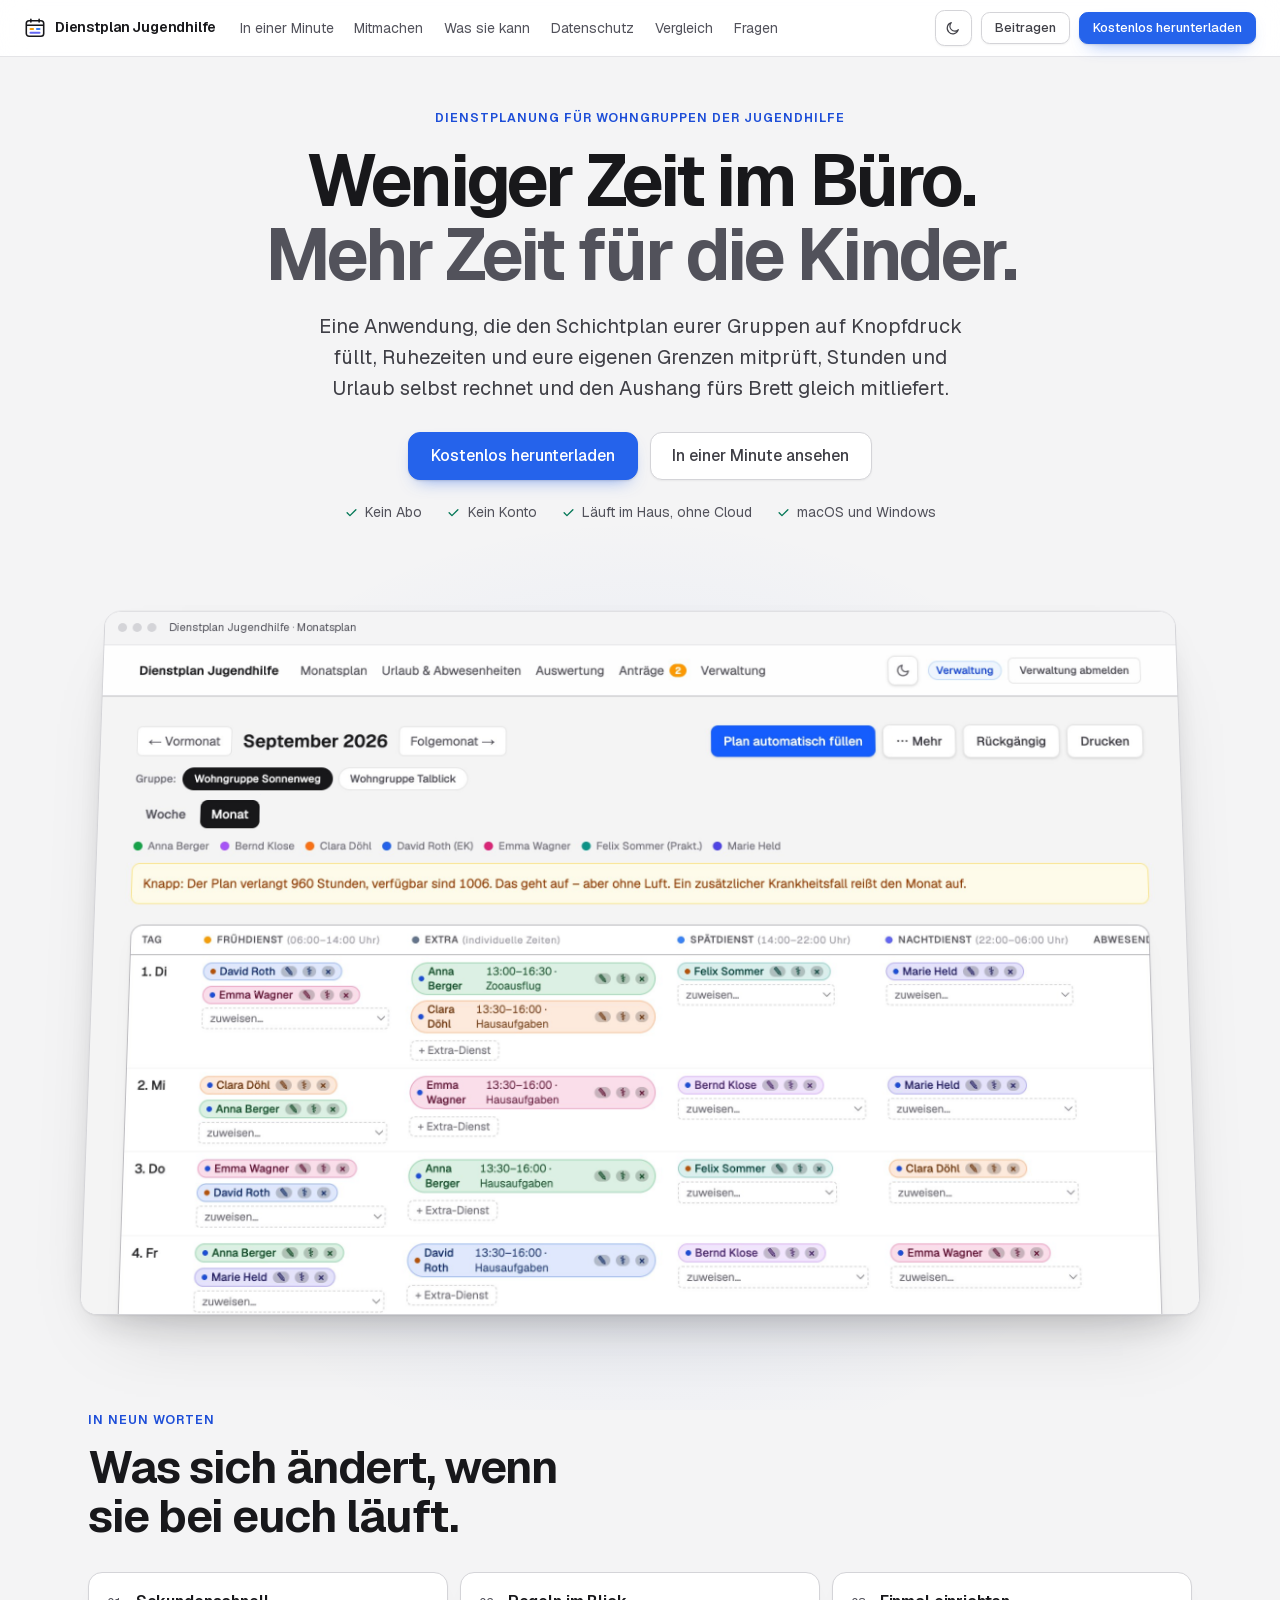
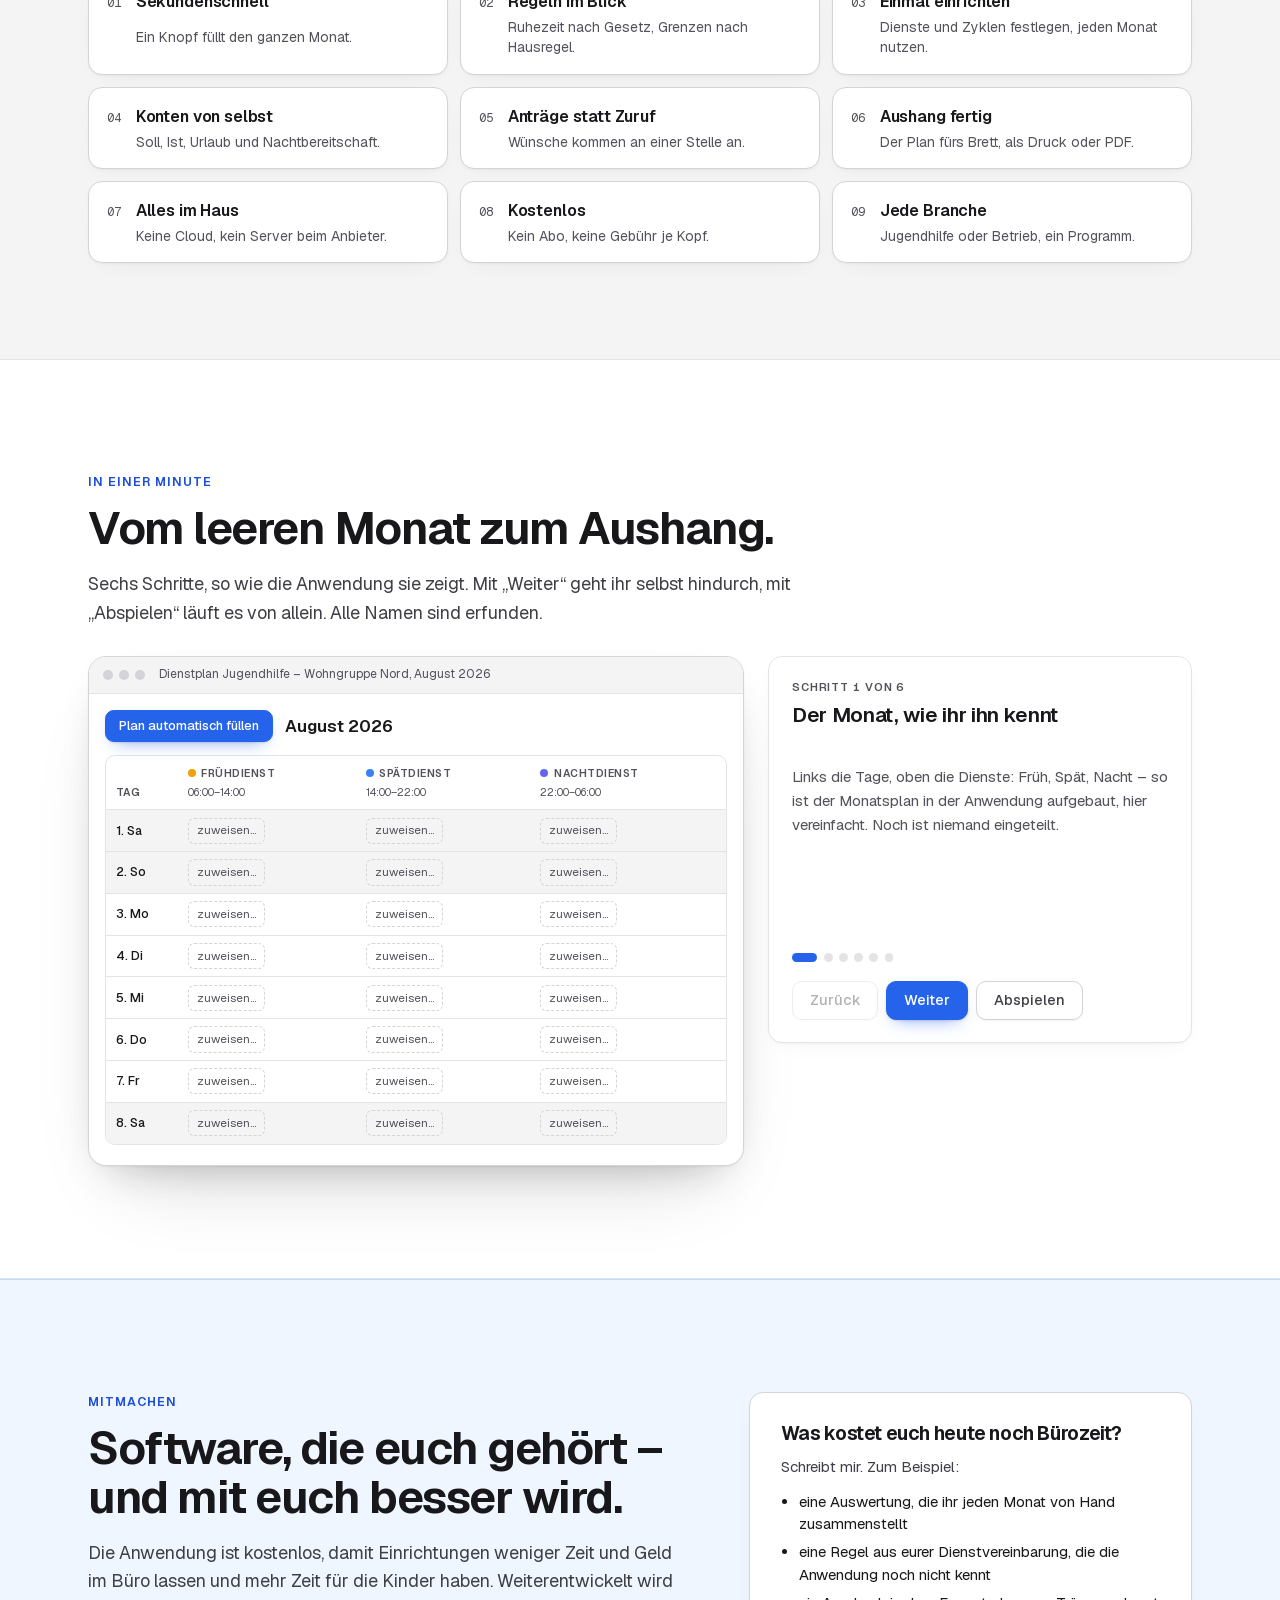
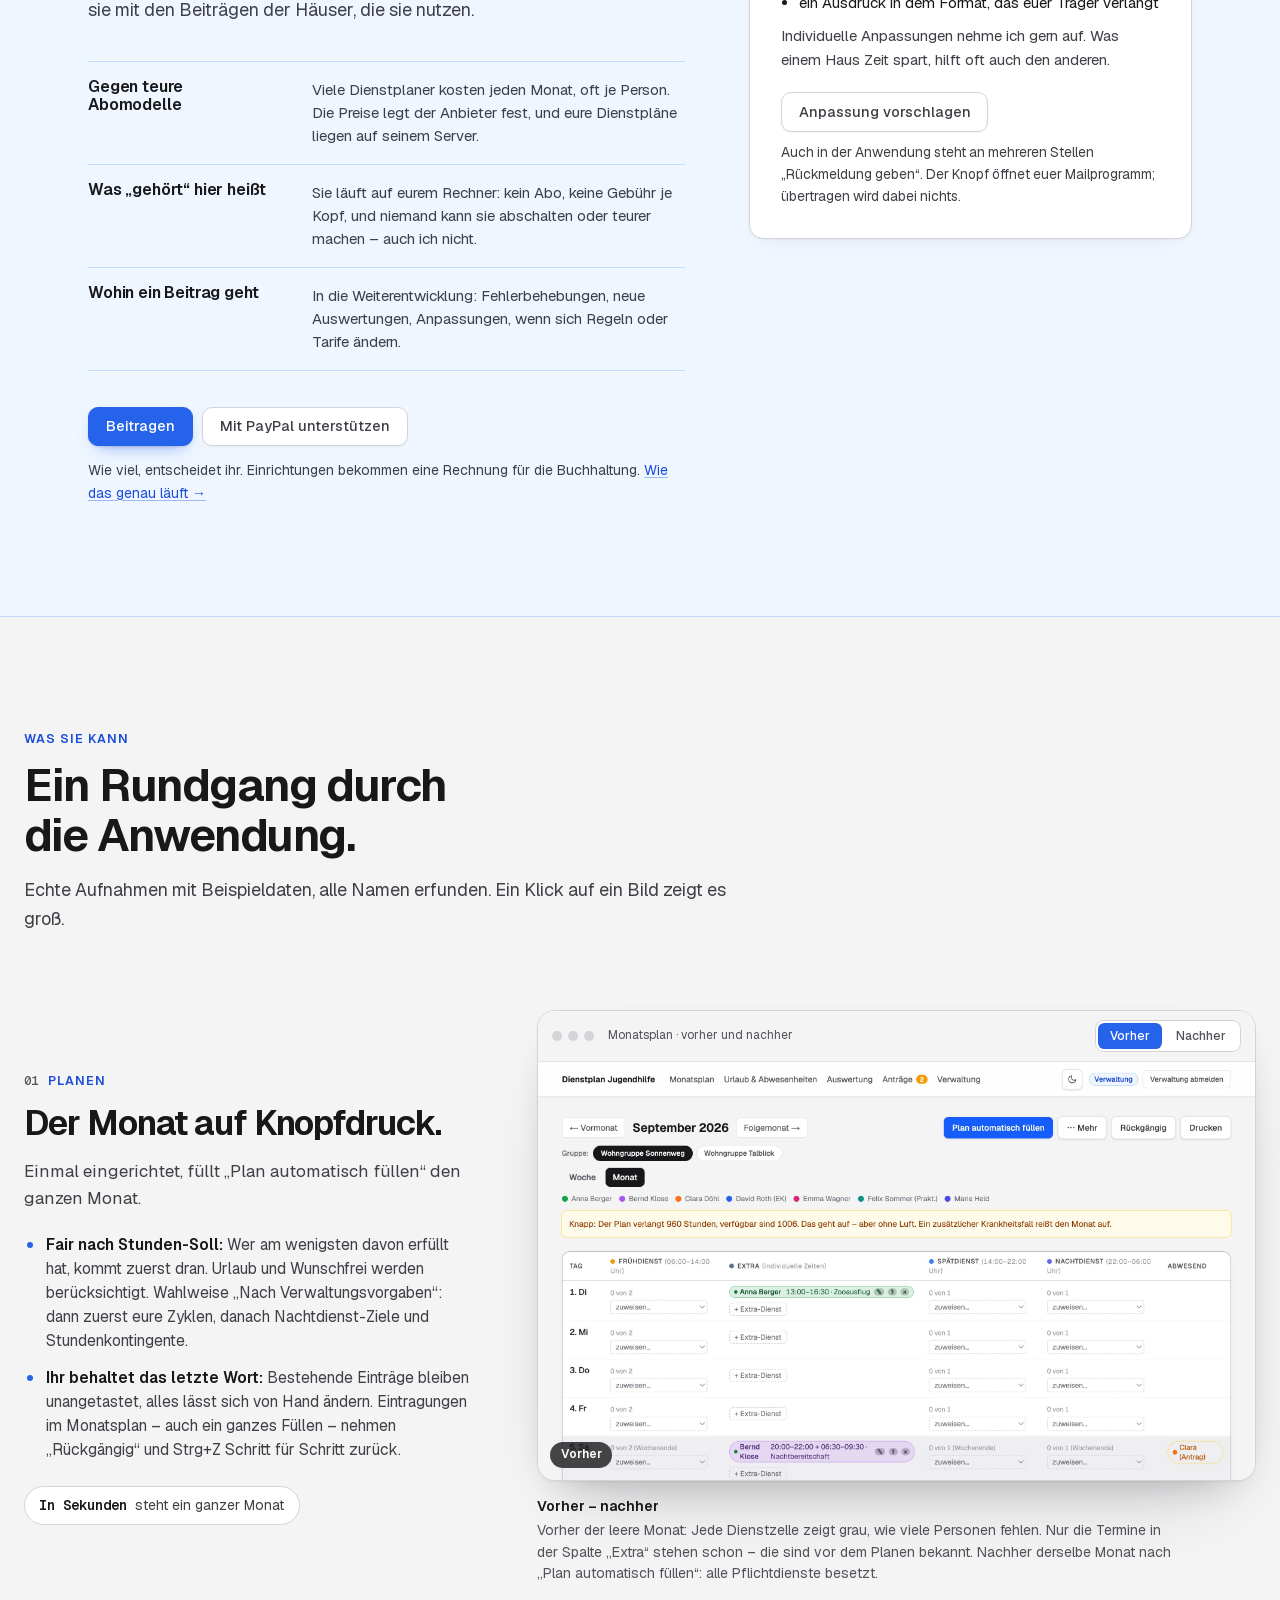
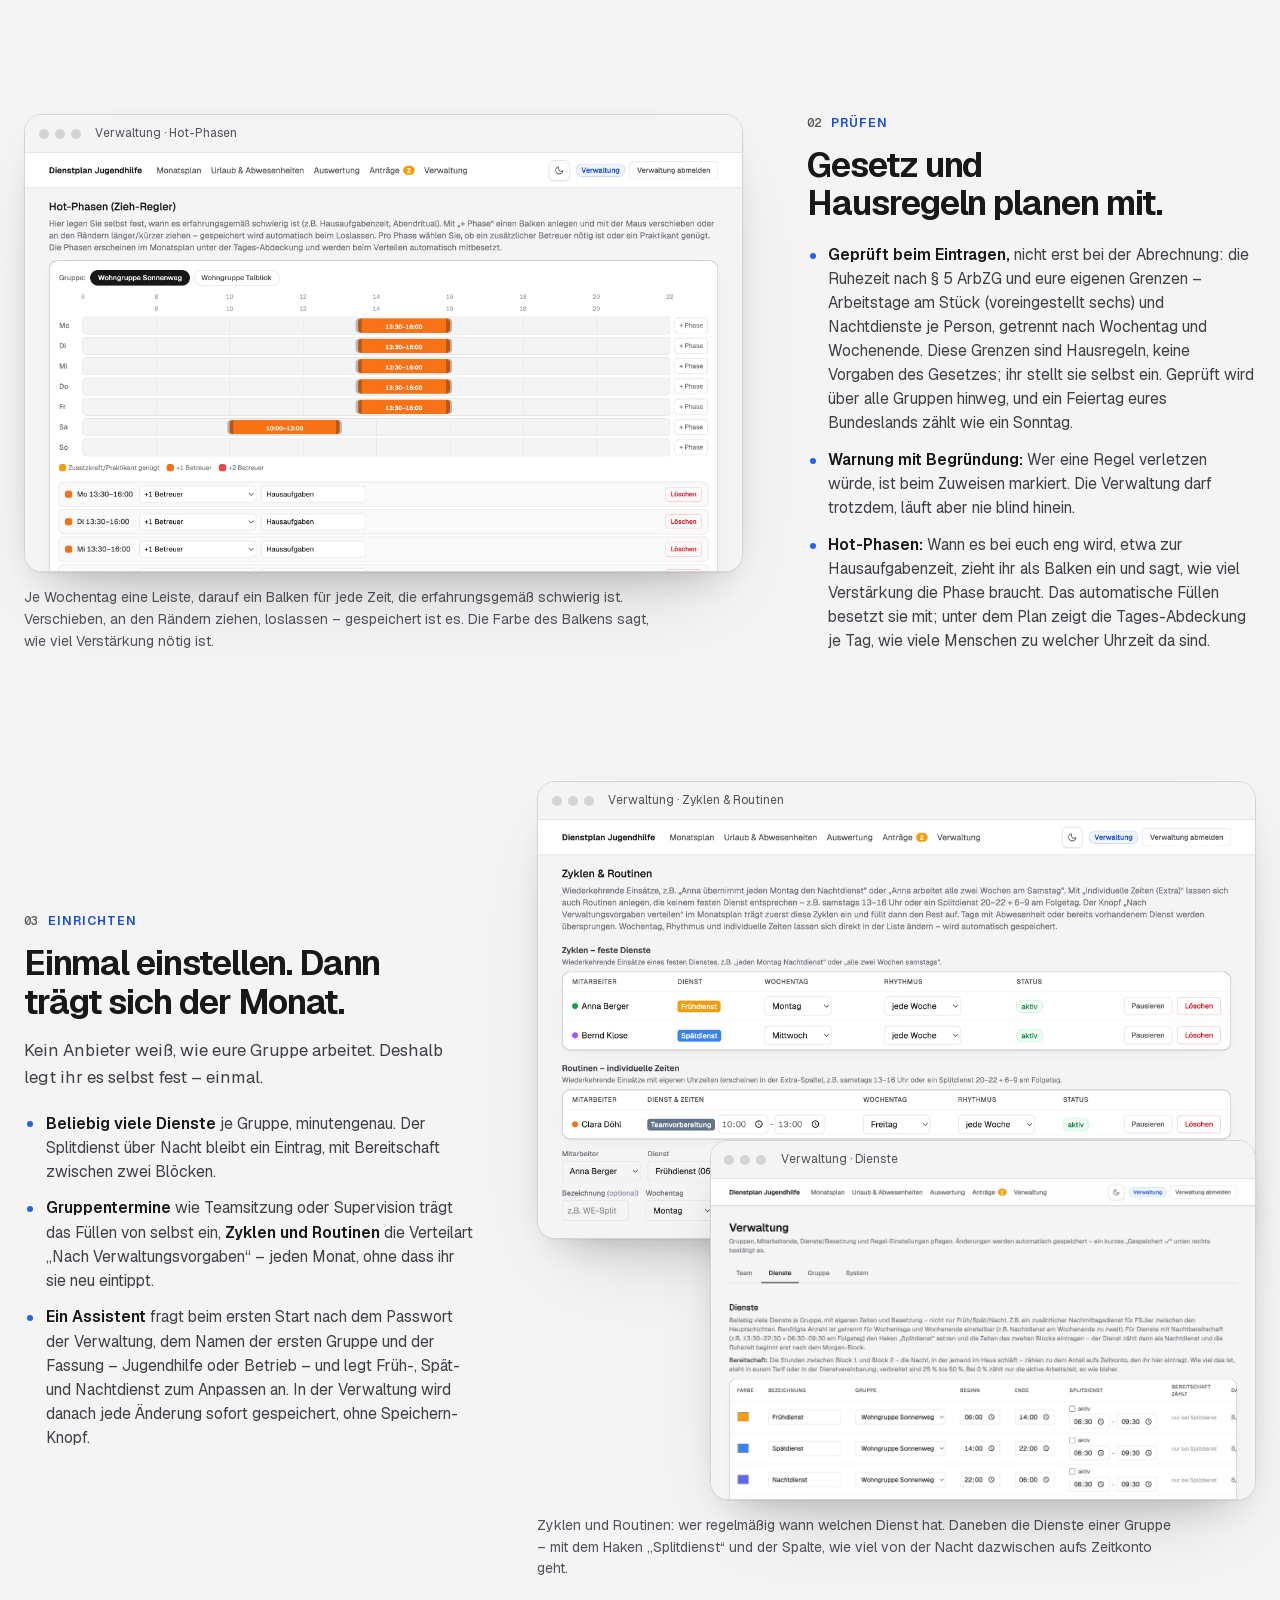
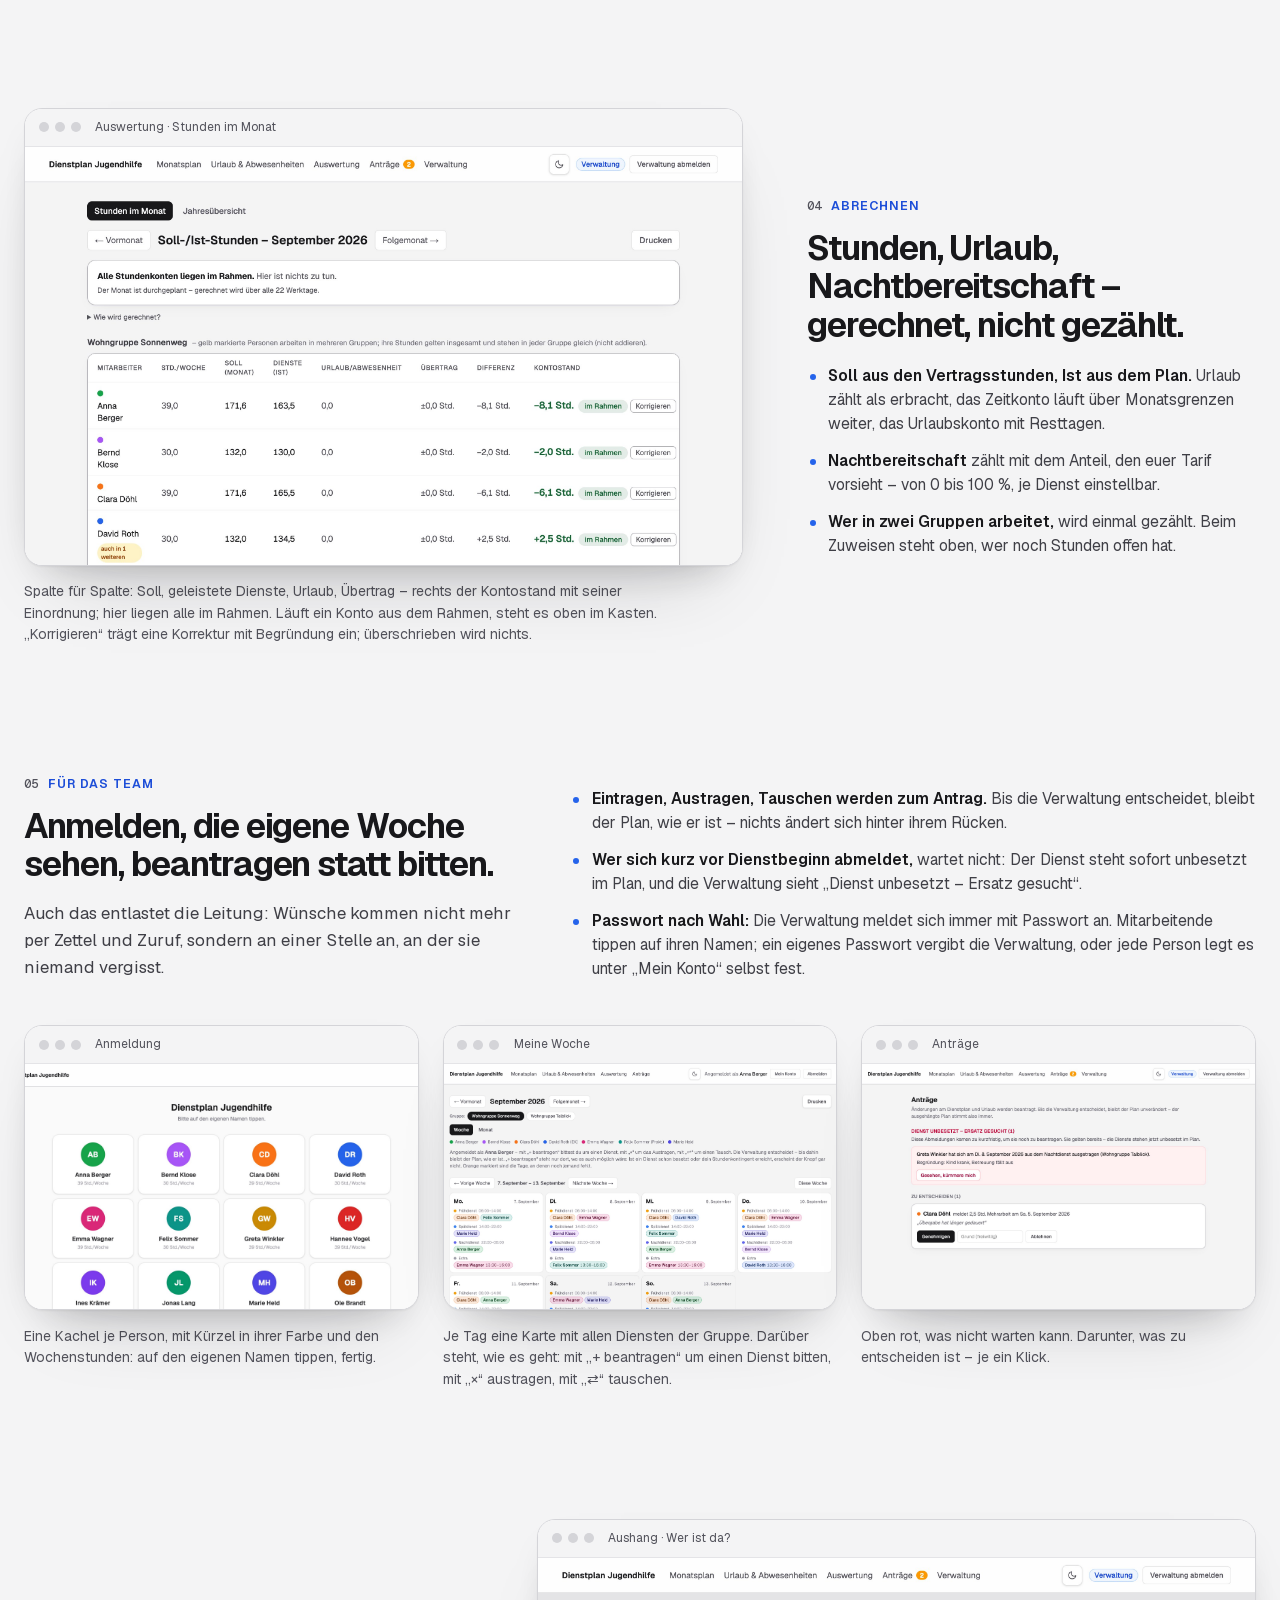
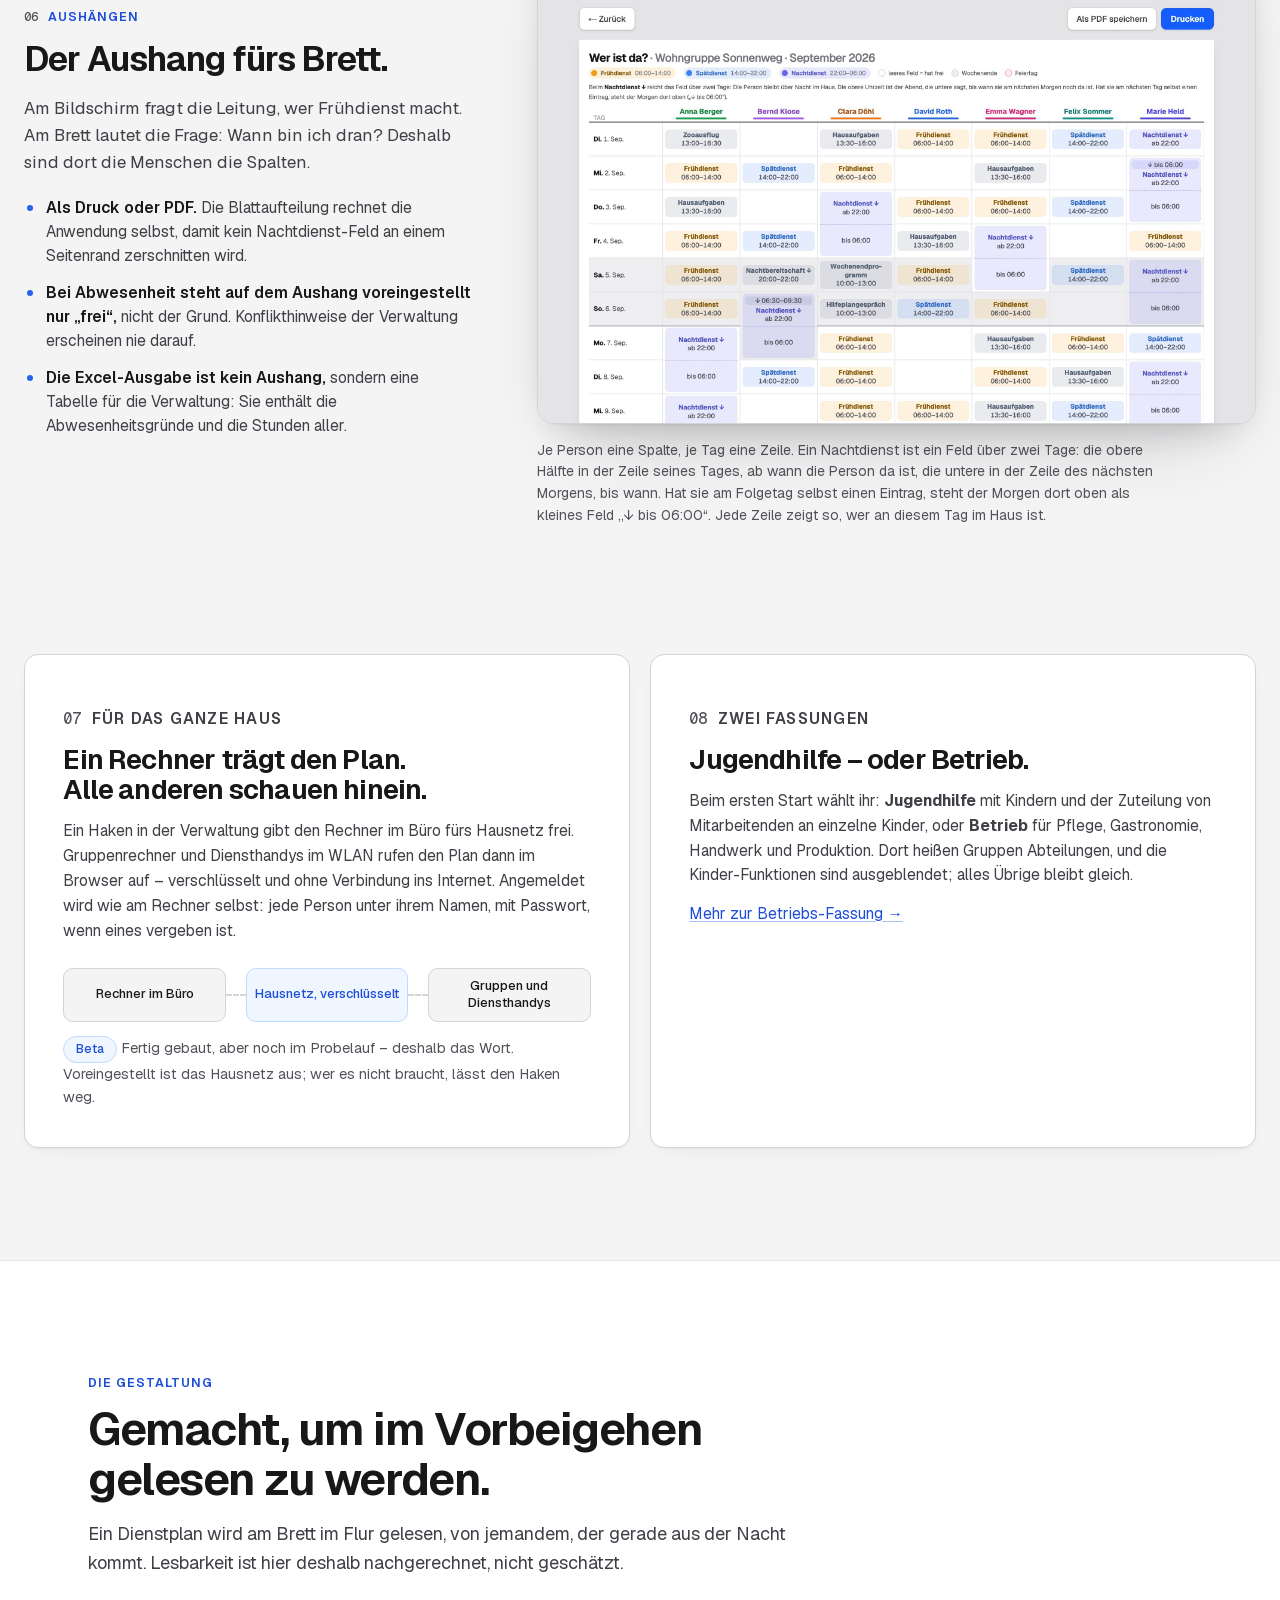
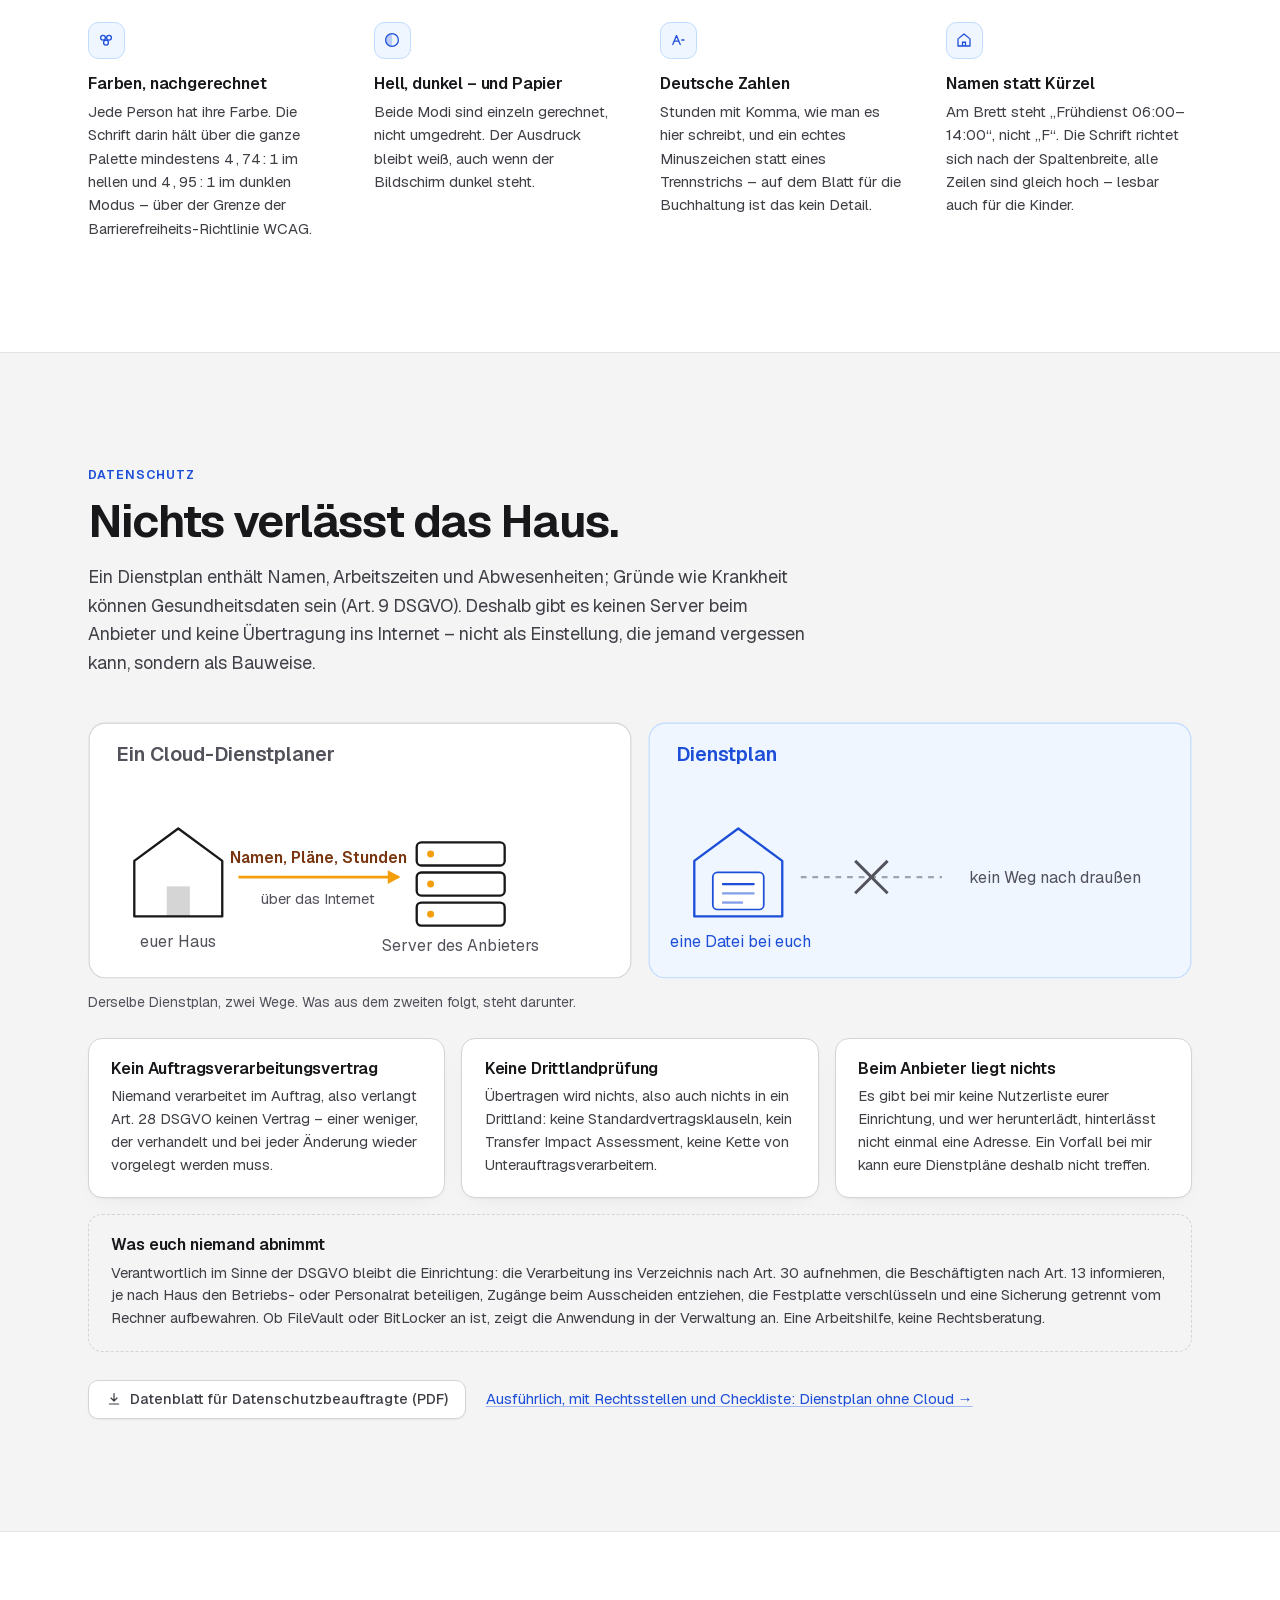
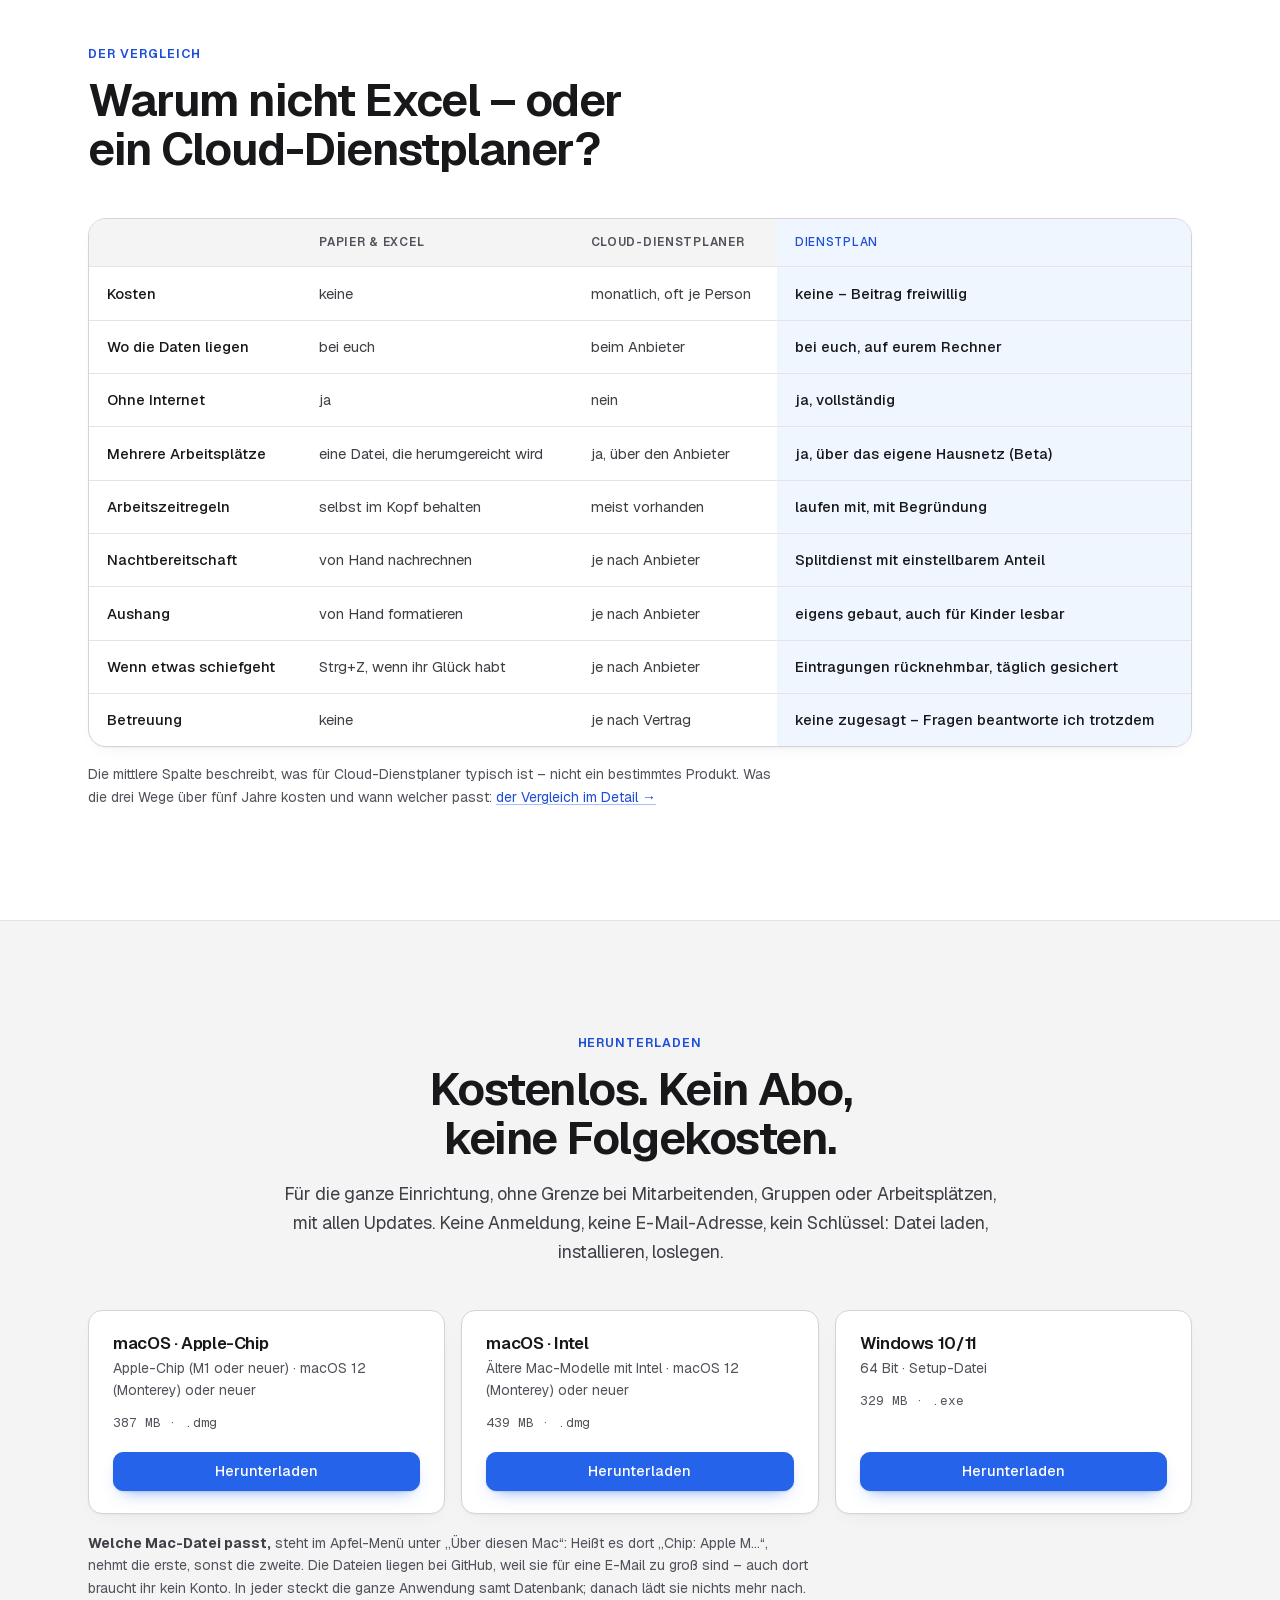
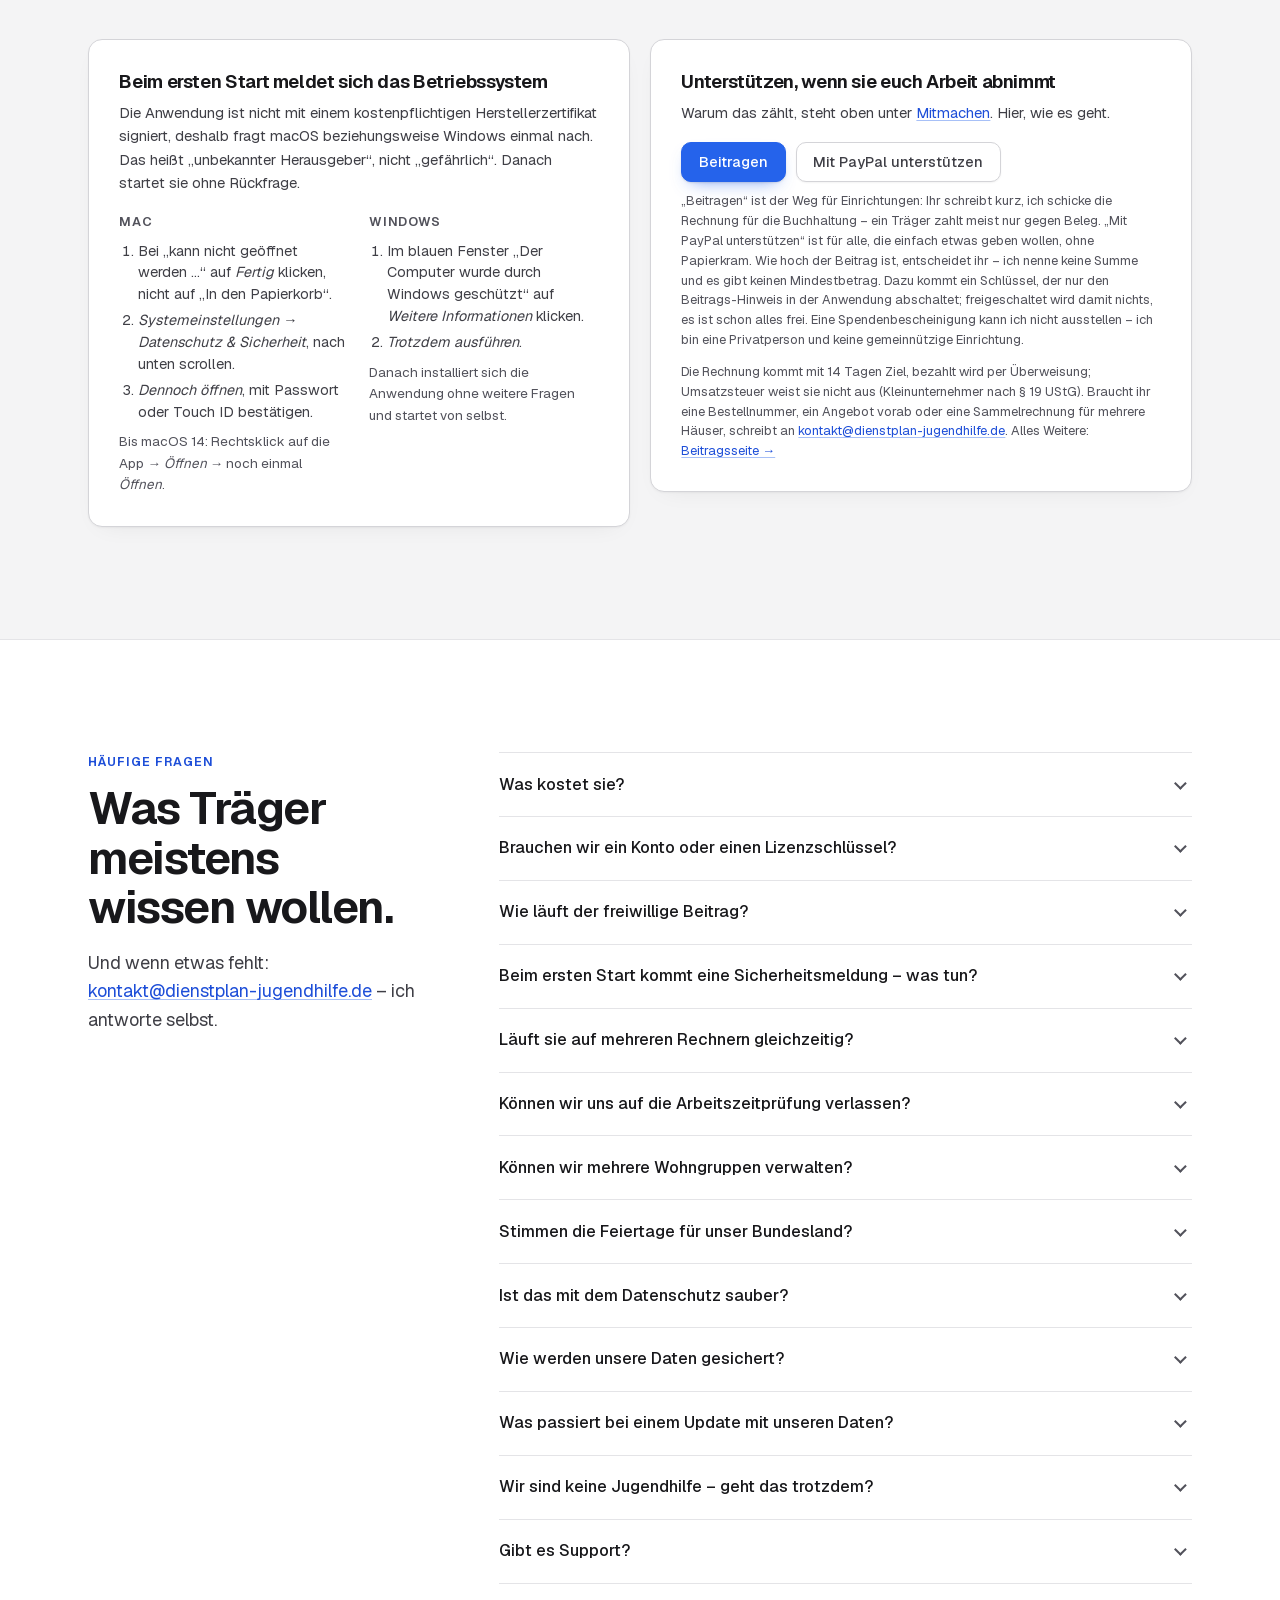
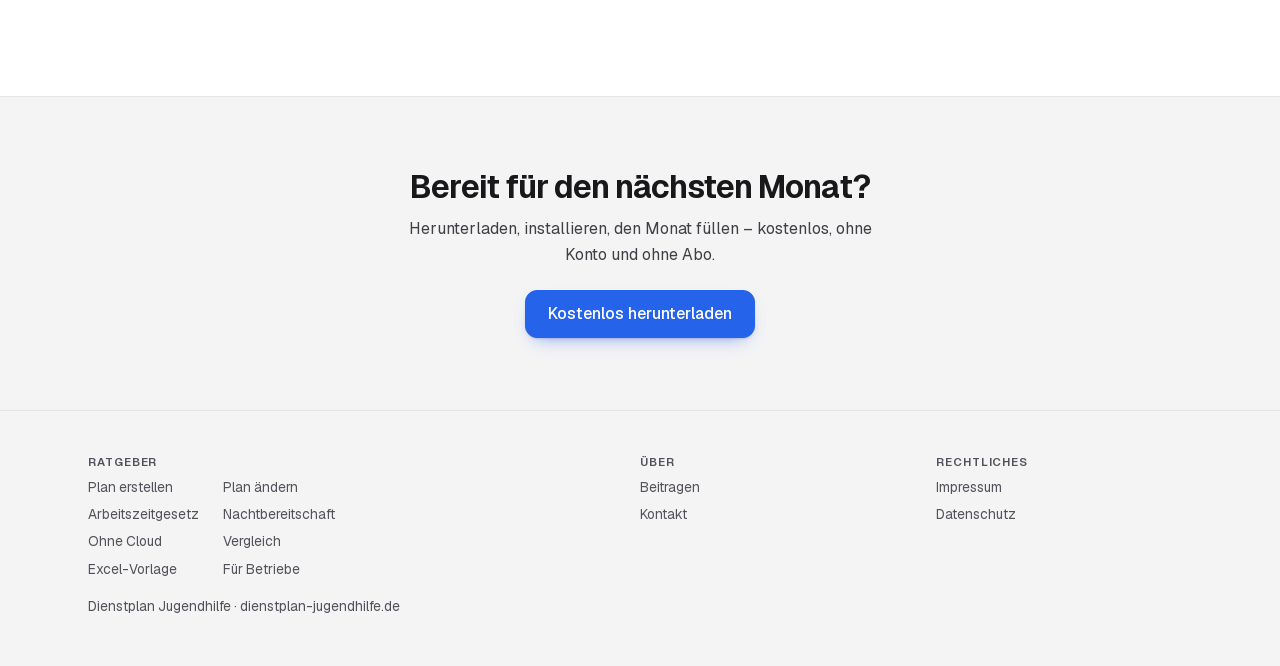
==== commit e7f11444: "Homepage aktualisiert" ====
--- a/index.html
+++ b/index.html
@@ -228,6 +228,7 @@
           <path d="M20 14.5A8.5 8.5 0 1 1 9.5 4a7 7 0 0 0 10.5 10.5Z" stroke="currentColor" stroke-width="1.7" stroke-linejoin="round"/>
         </svg>
       </button>
+      <a class="knopf knopf-klein kopf-beitrag" href="#mitmachen">Beitragen</a>
       <a class="knopf knopf-voll knopf-klein" href="#herunterladen"><span class="knopf-lang">Kostenlos herunterladen</span><span class="knopf-kurz">Herunterladen</span></a>
     </div>
   </div>
--- a/stil.css
+++ b/stil.css
@@ -157,6 +157,12 @@
 }
 /* Ganz schmal: lieber „Dienstplan“ ganz als „Dienstplan Jugen…“. */
 @media (max-width:420px){ .marke-zusatz{display:none} }
+/* „Beitragen“ steht neben „Herunterladen“ (Mikes Wunsch, 28.10.2026) – als zweiter,
+   umrandeter Knopf, damit der Download der Hauptweg bleibt. Am Telefon reicht der Platz
+   für beide nur, wenn die Marke auf ihr Zeichen schrumpft. */
+.kopf-beitrag{white-space:nowrap}
+@media (max-width:400px){ .marke-wort{display:none} }
+@media (max-width:340px){ .kopf-rechts{gap:.3rem} .kopf-rechts .knopf-klein{padding-left:.55rem; padding-right:.55rem} }
 /* Erster Tabulator-Halt: am Kopf vorbei direkt zum Inhalt. Sichtbar nur mit Fokus. */
 .sprung{position:absolute; left:1rem; top:-4rem; z-index:60; padding:.55rem .9rem; border-radius:.55rem;
   background:var(--knopf); color:#fff; font-size:.875rem; font-weight:500; text-decoration:none}
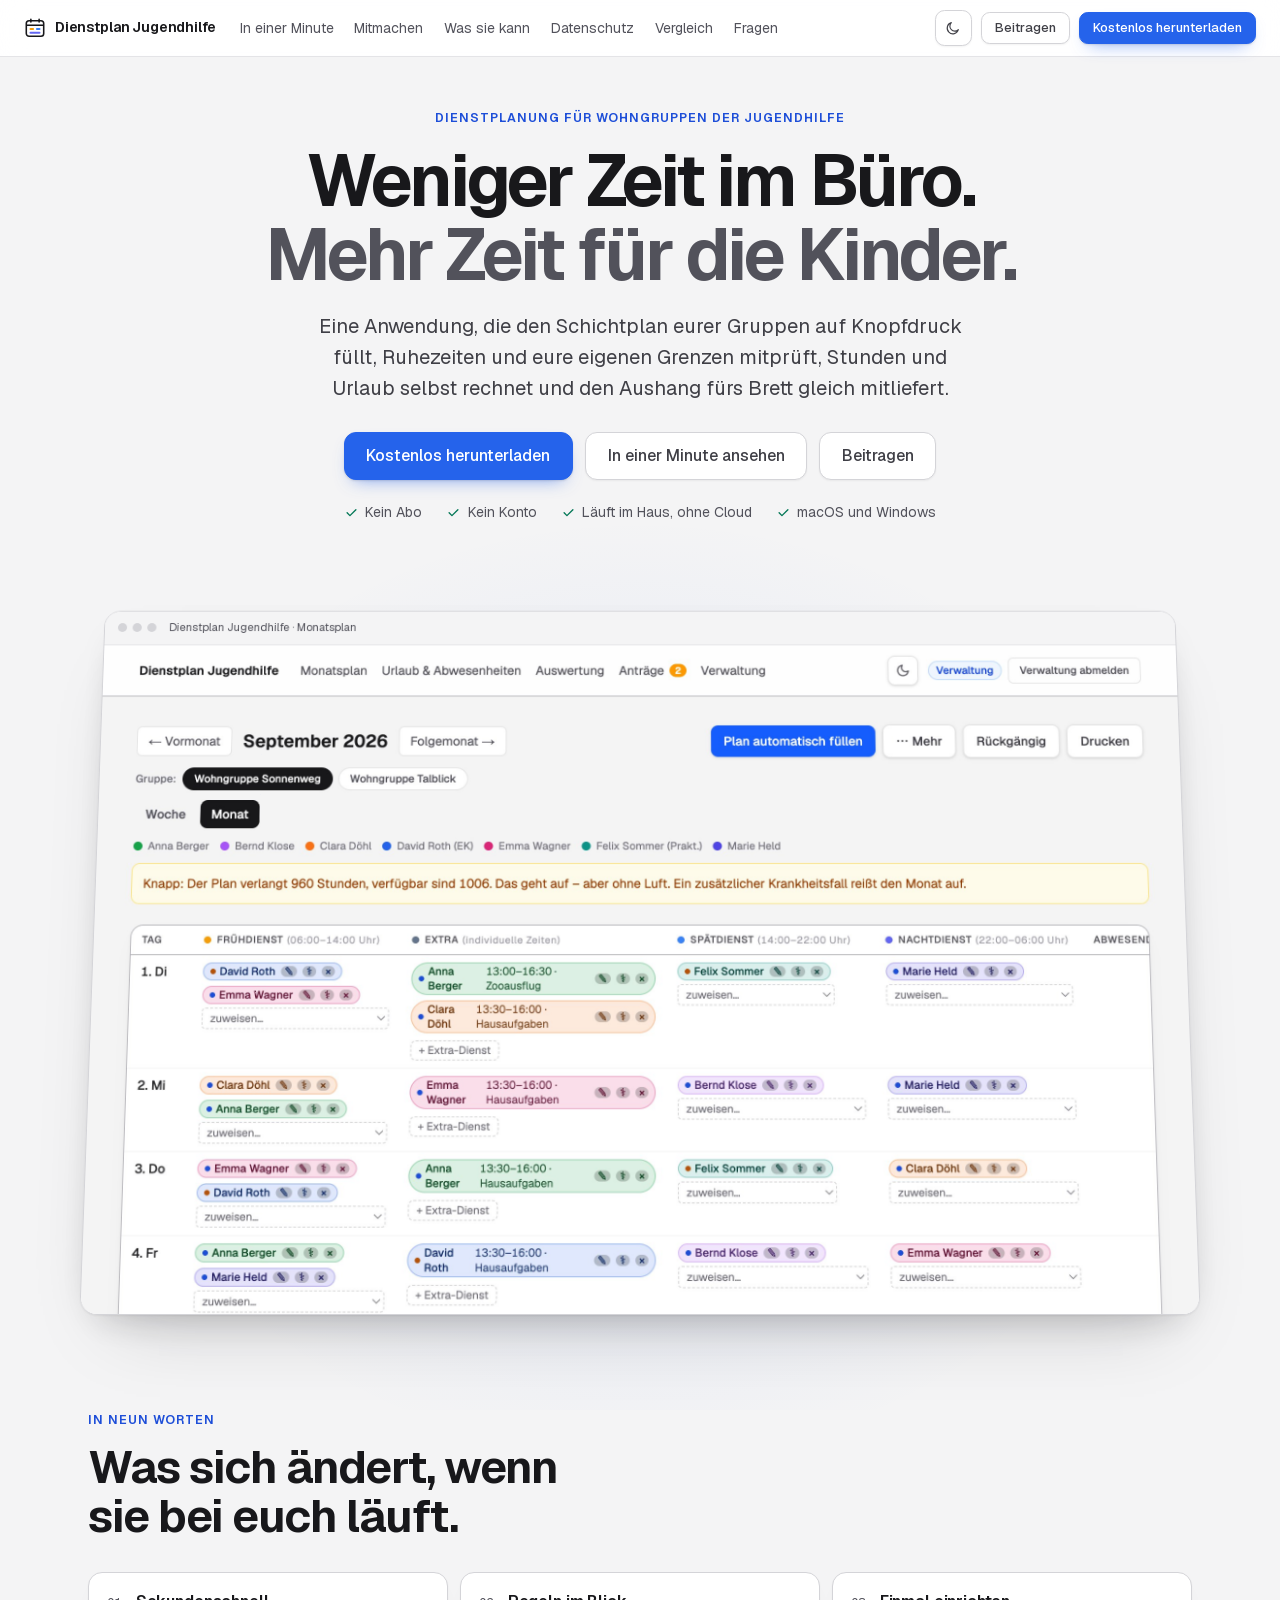
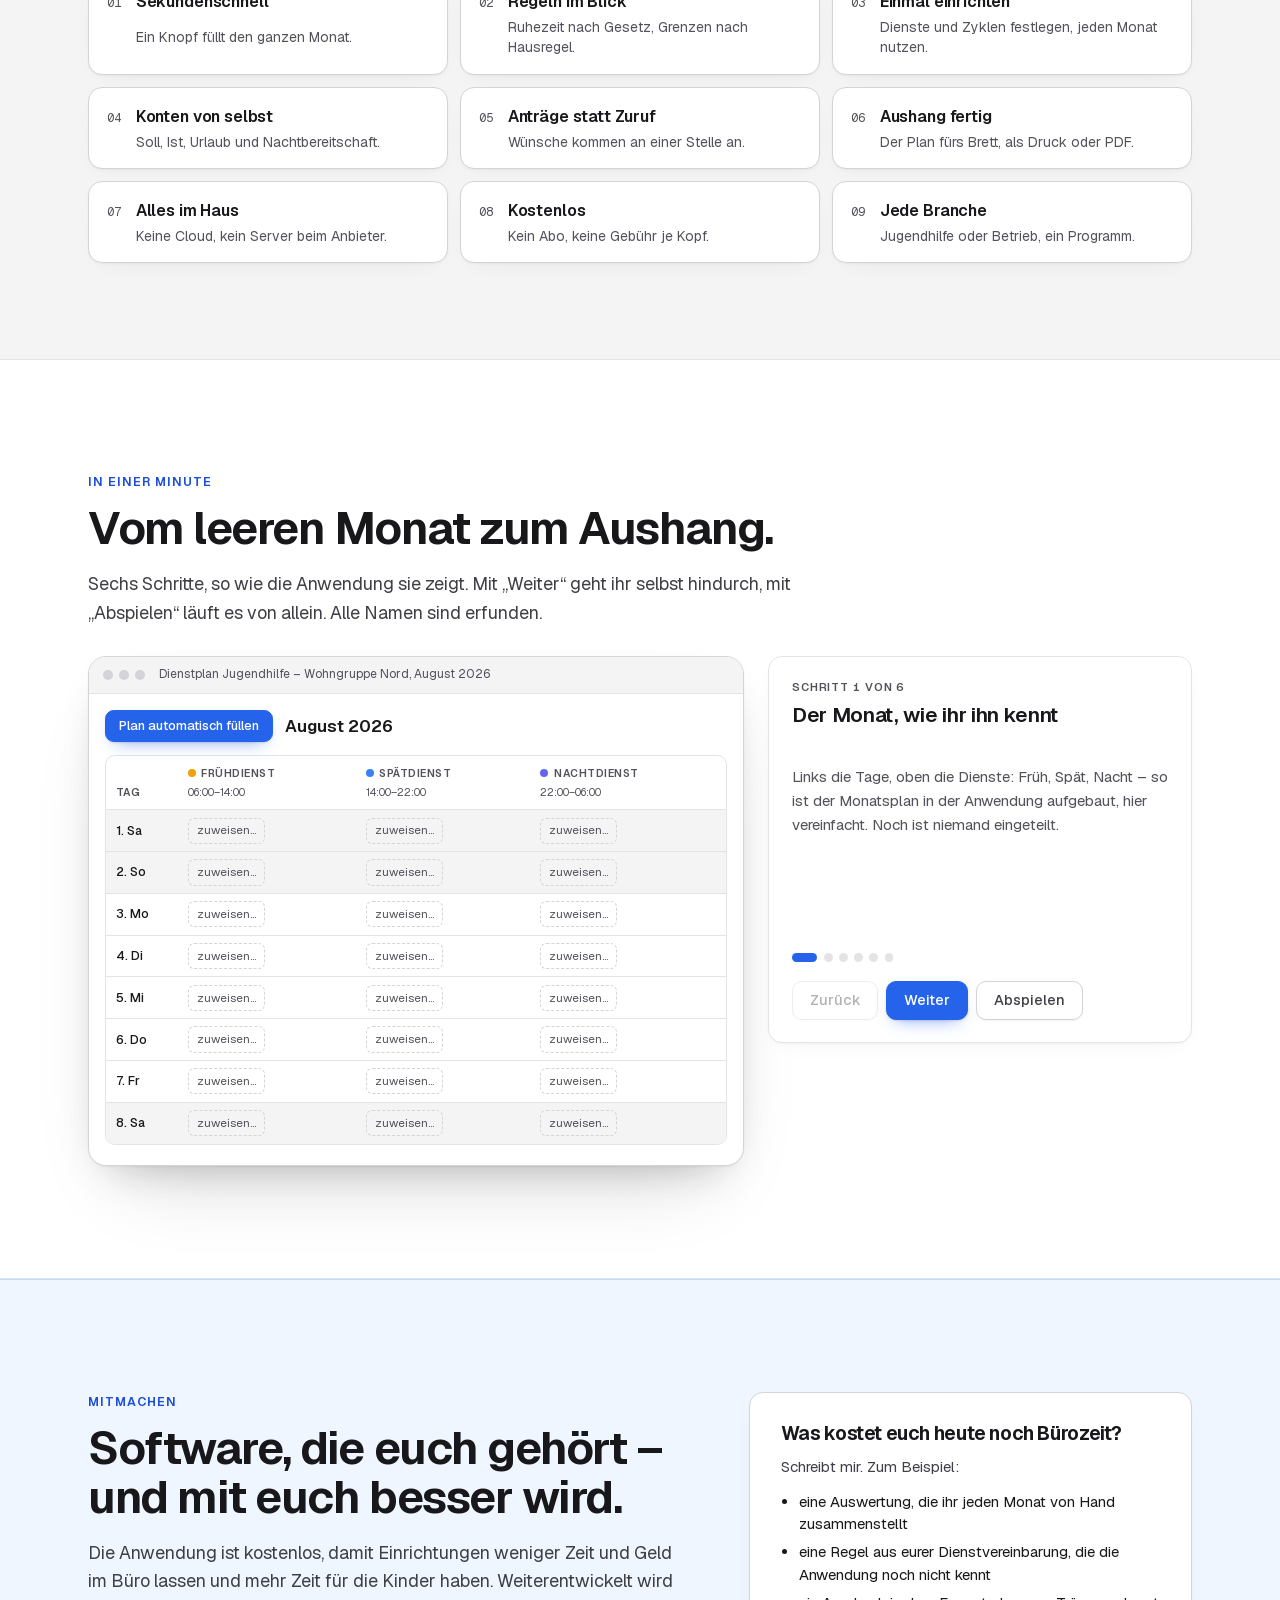
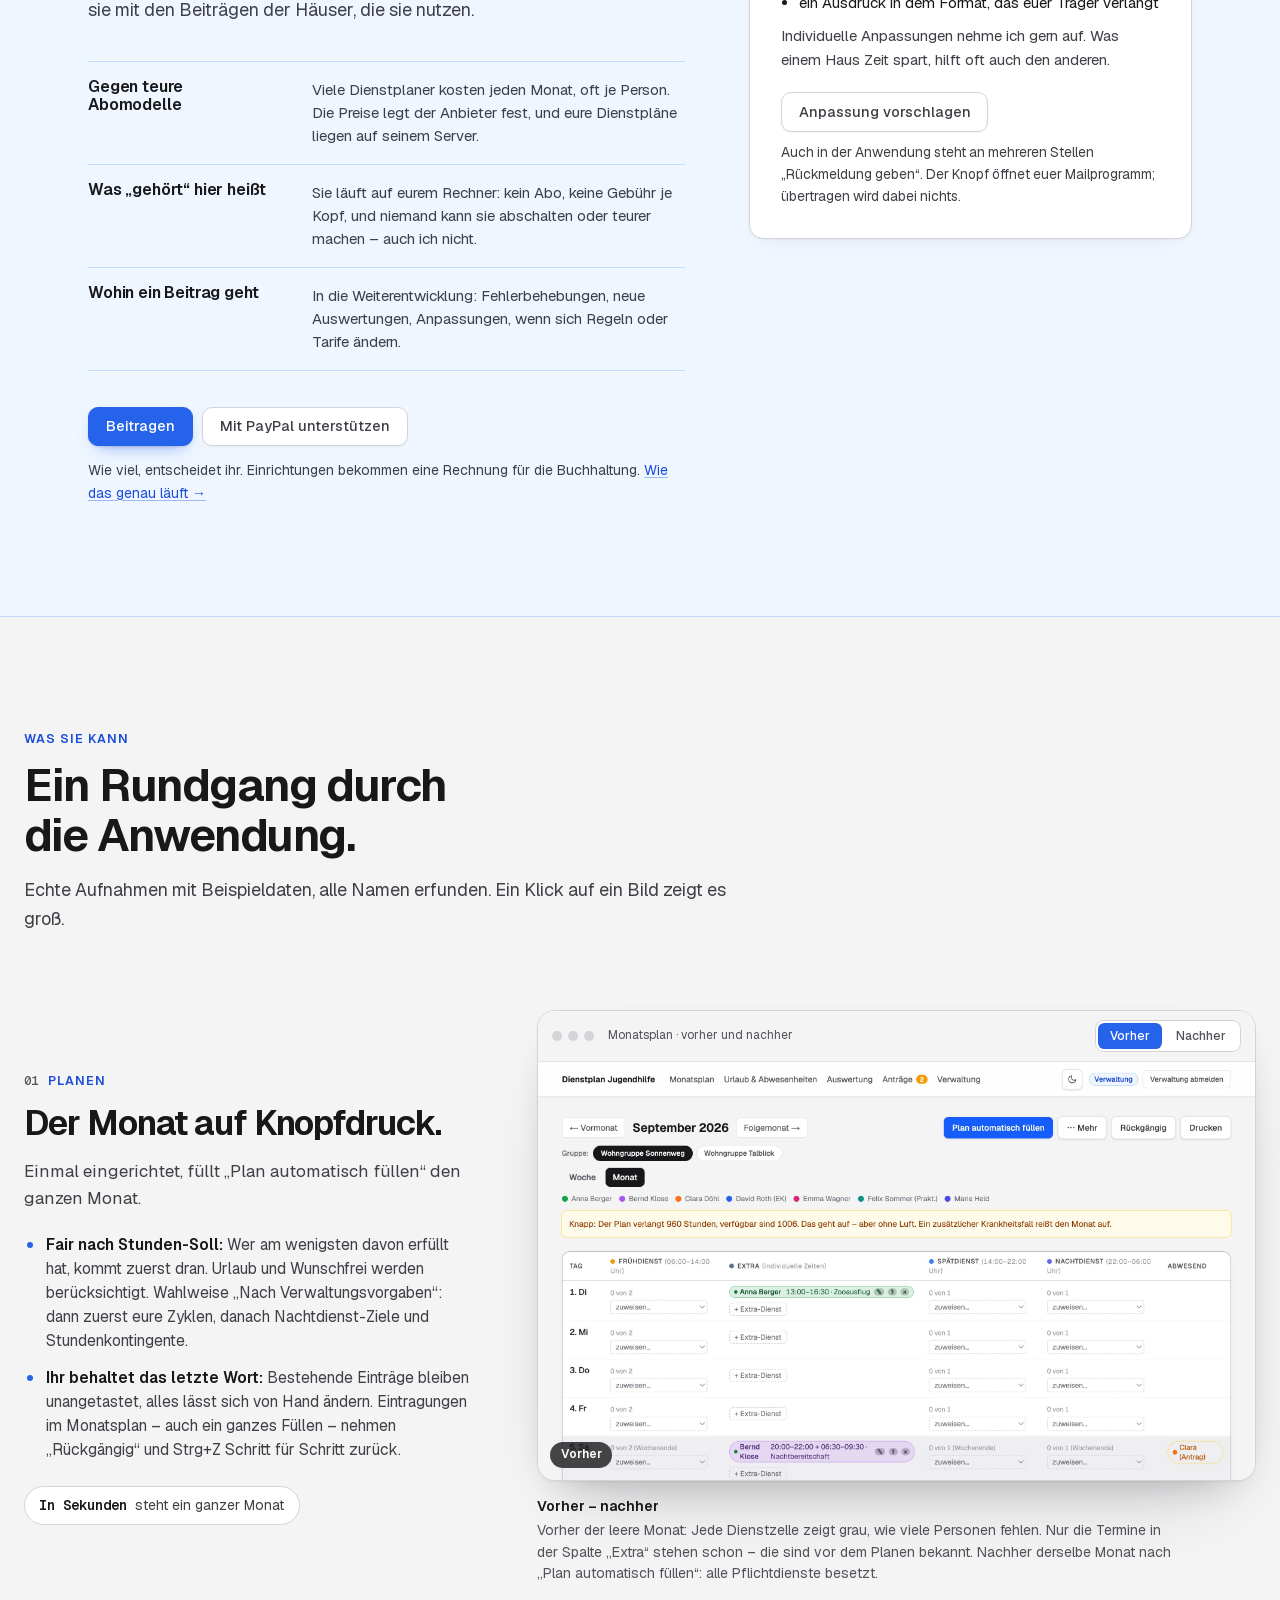
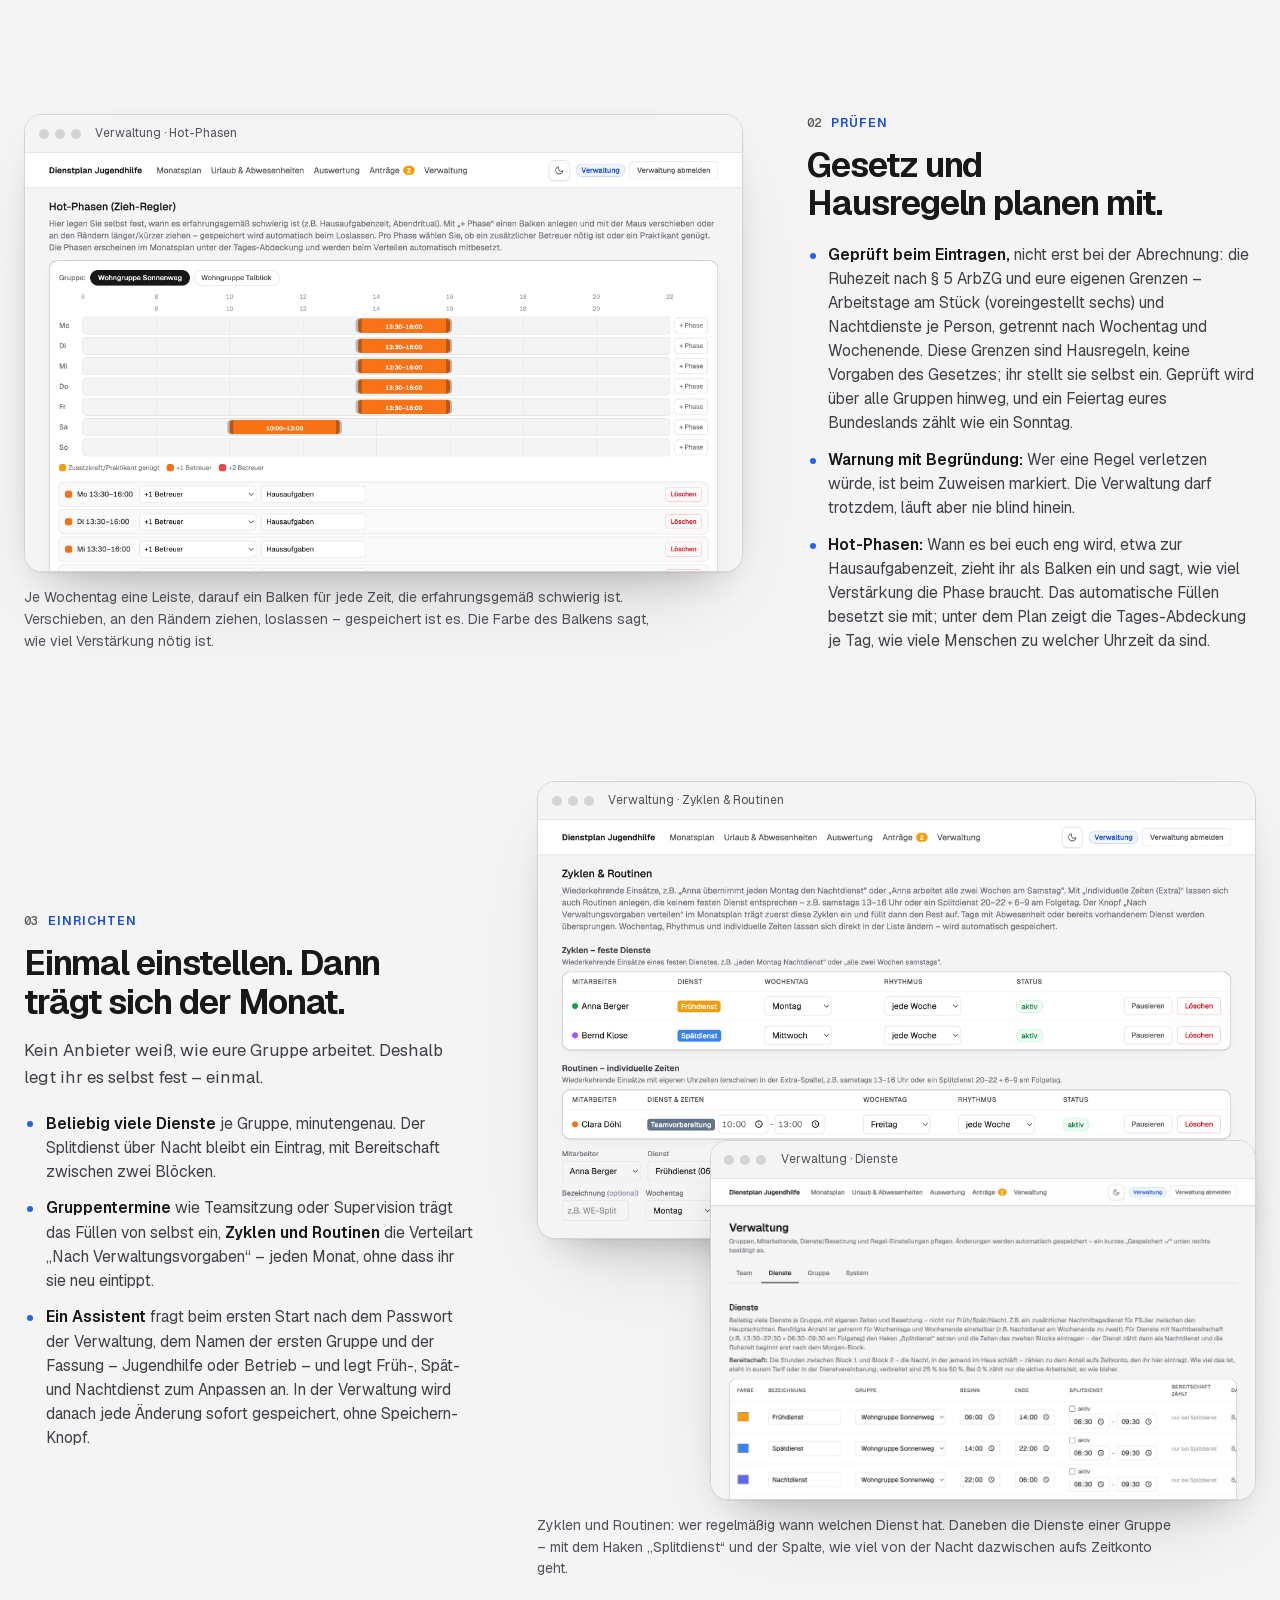
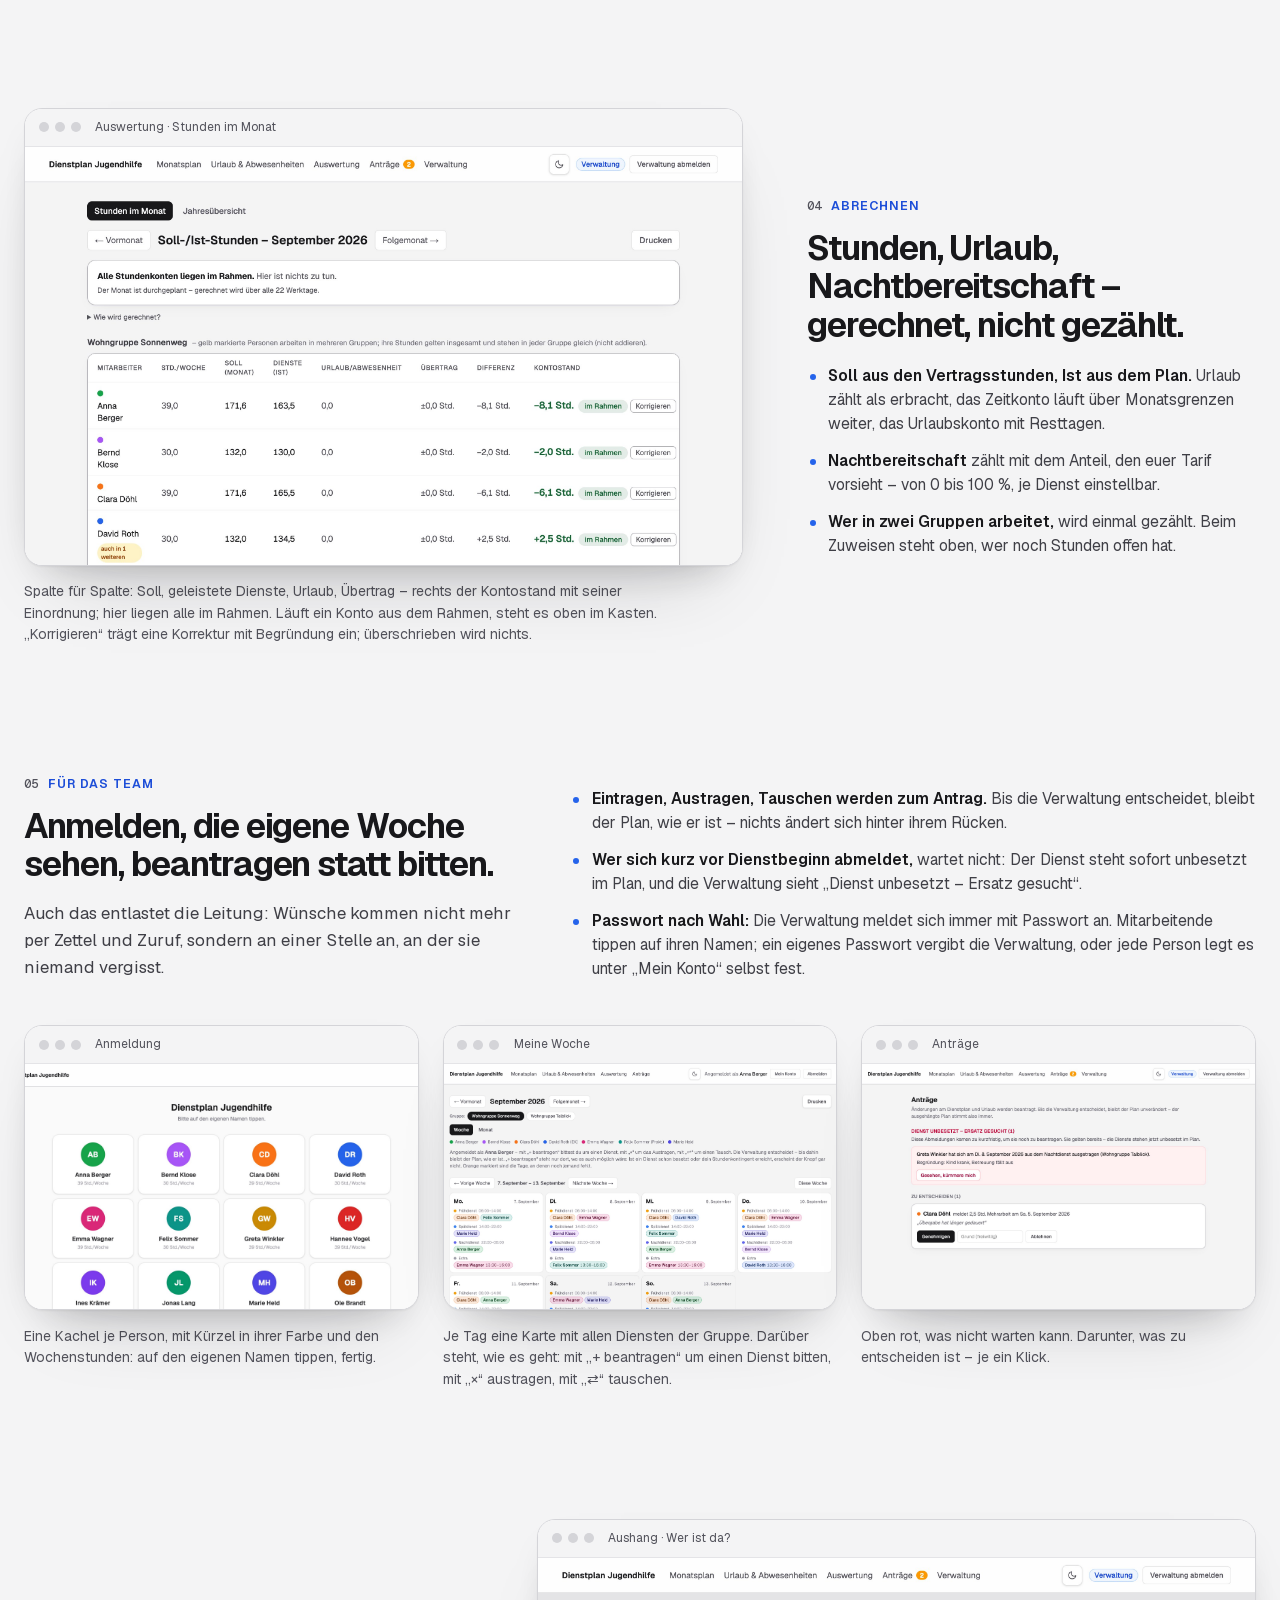
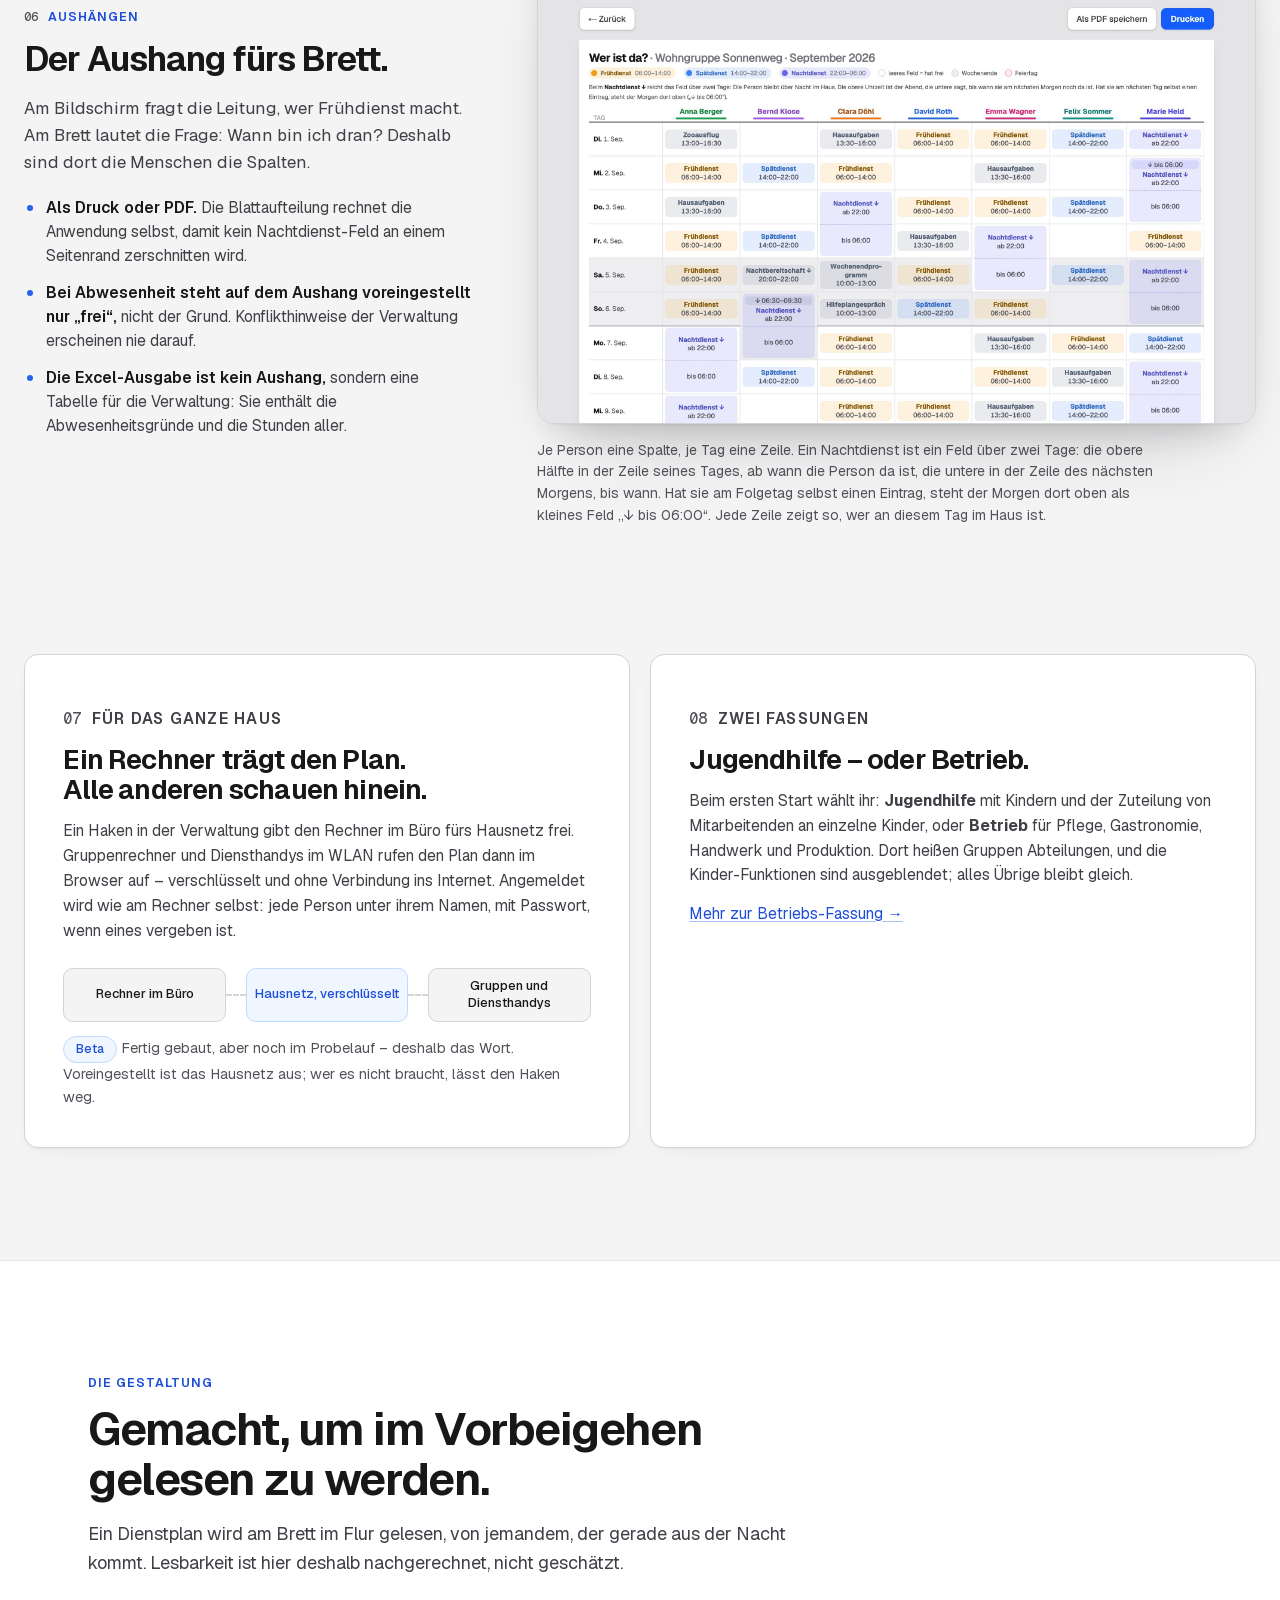
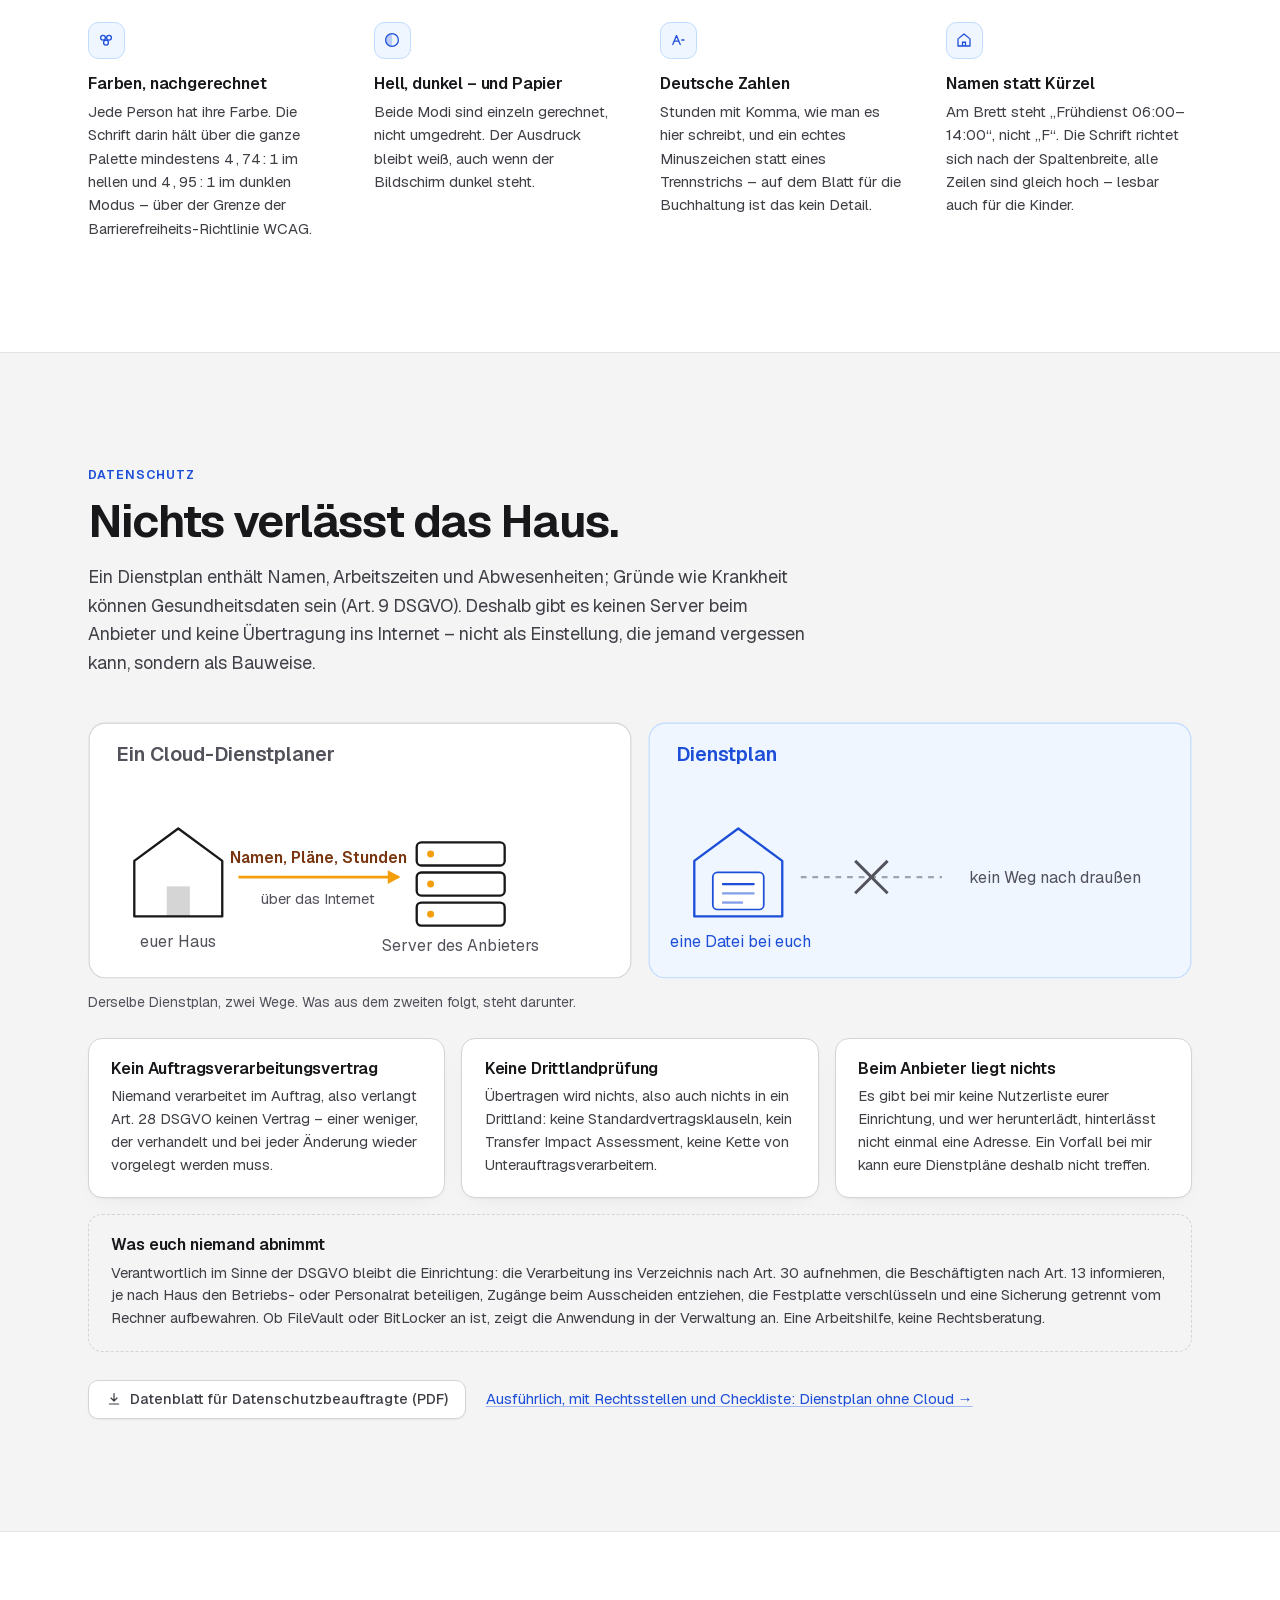
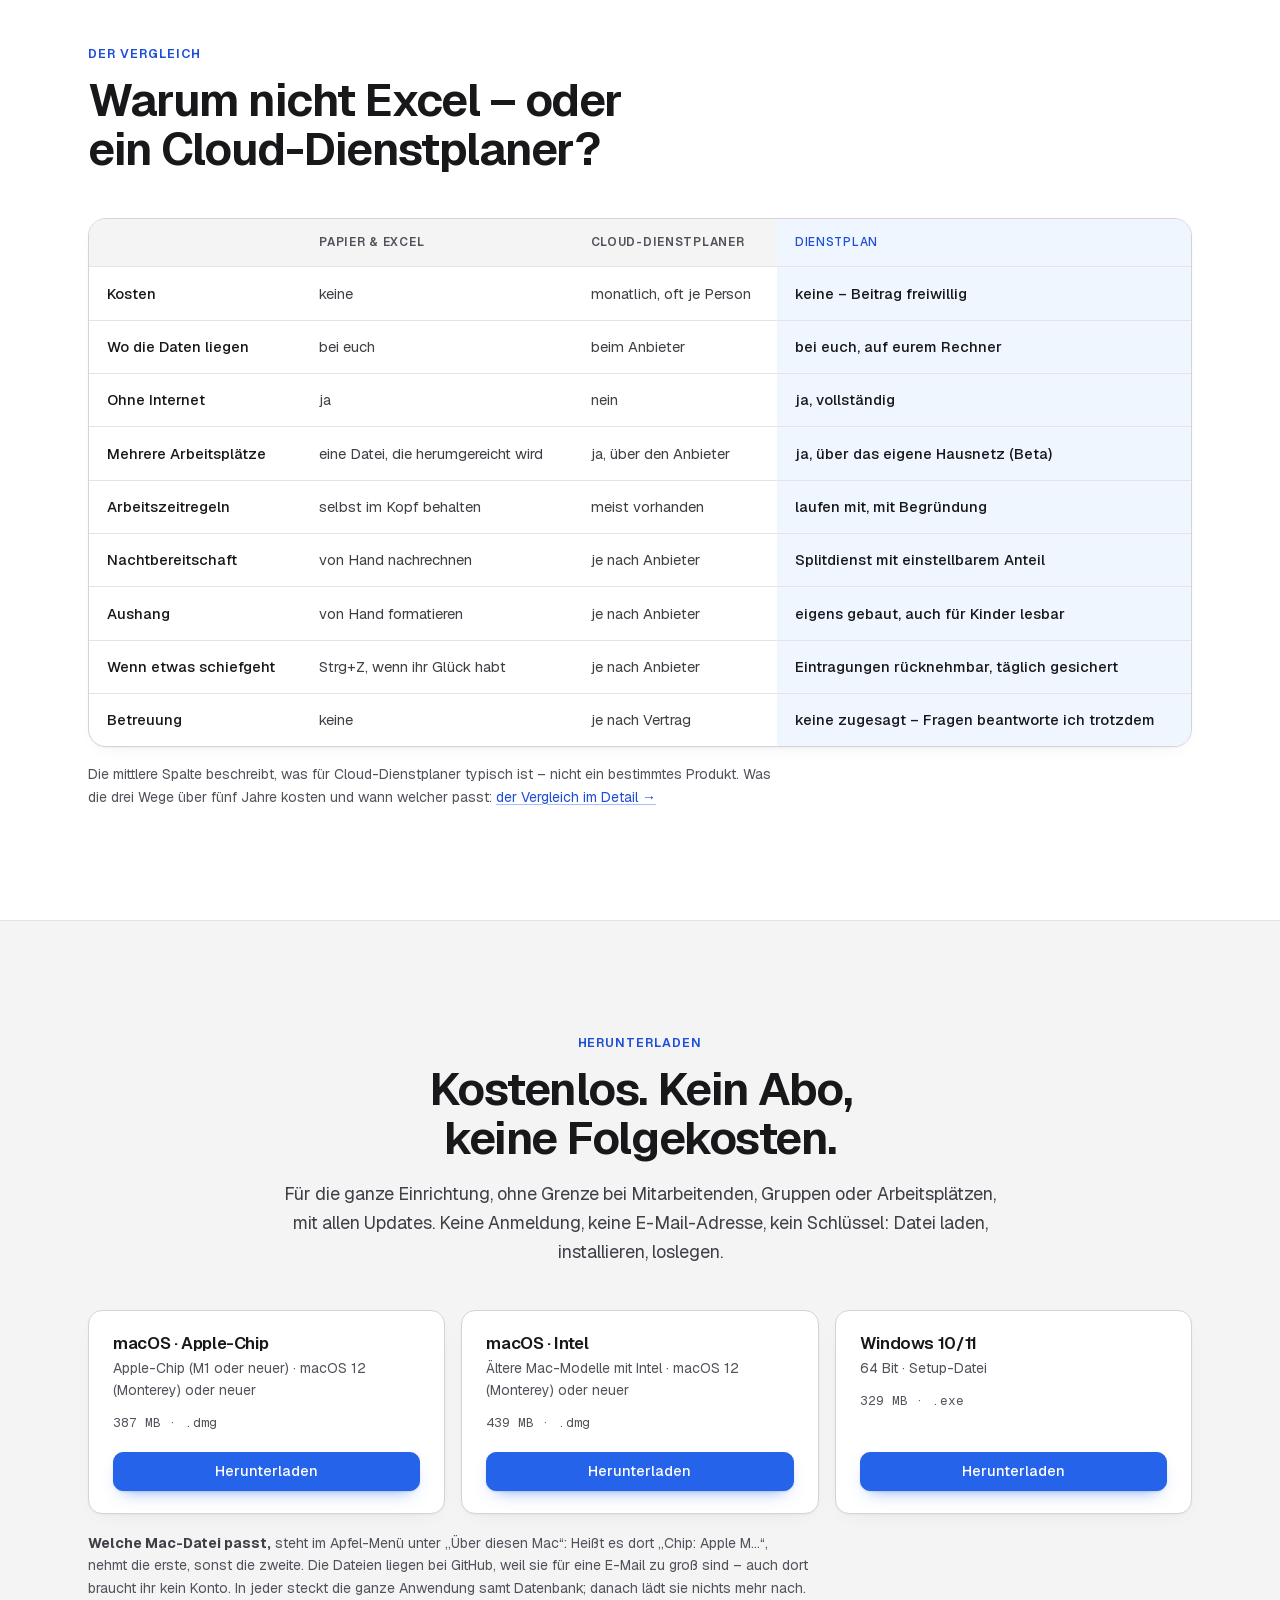
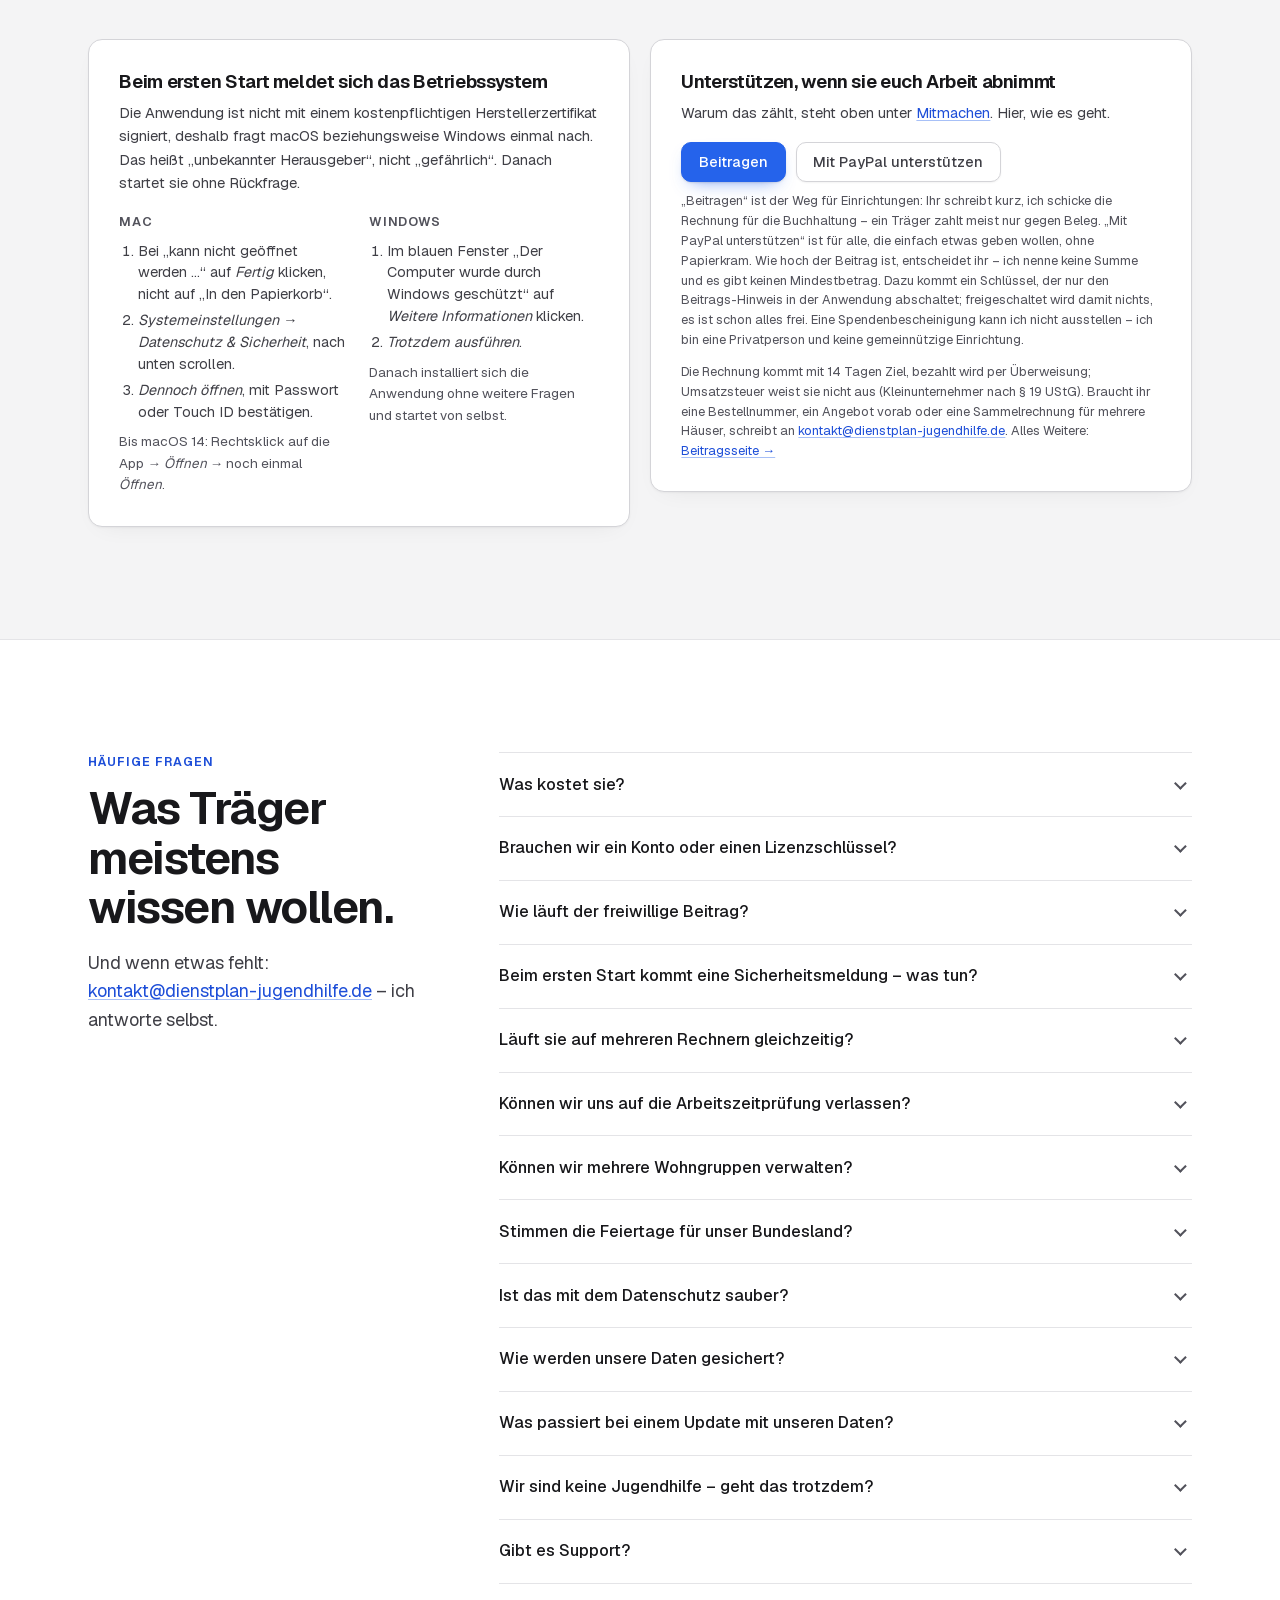
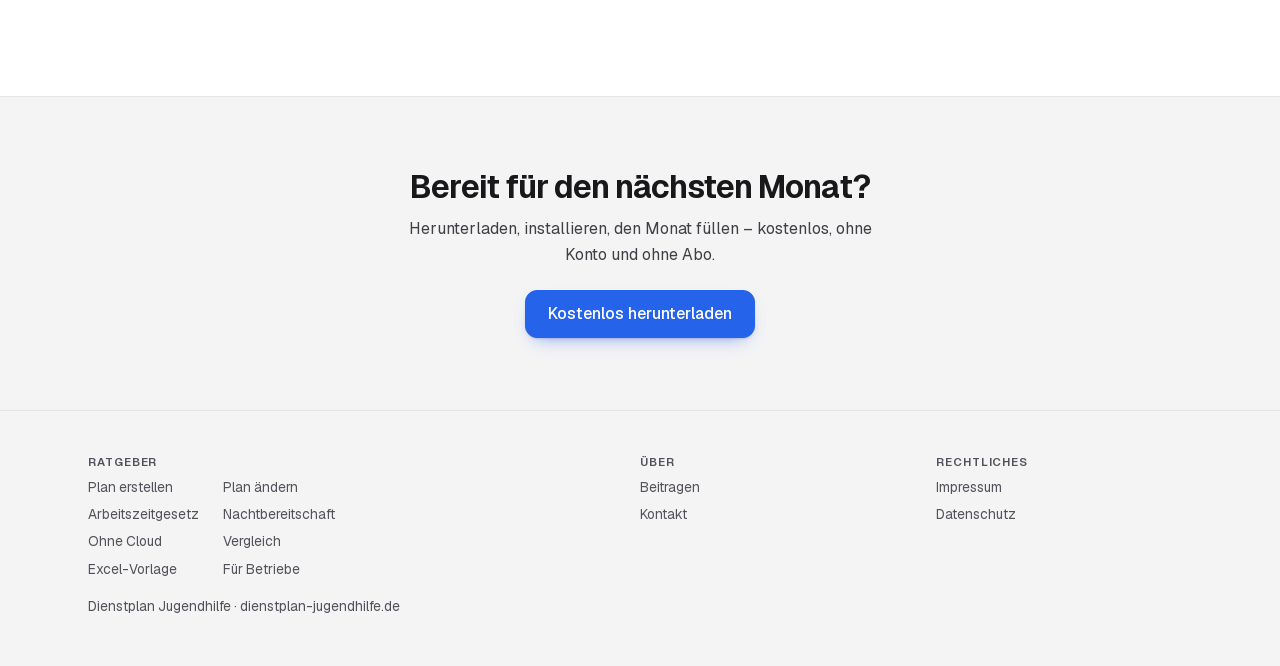
==== commit b1a4790e: "Homepage aktualisiert" ====
--- a/index.html
+++ b/index.html
@@ -252,6 +252,7 @@
     <div class="held-knoepfe">
       <a class="knopf knopf-voll knopf-gross" href="#herunterladen">Kostenlos herunterladen</a>
       <a class="knopf knopf-gross" href="#in-einer-minute">In einer Minute ansehen</a>
+      <a class="knopf knopf-gross" href="#mitmachen">Beitragen</a>
     </div>
     <ul class="vertrauen">
       <li><svg class="haken" width="15" height="15" viewBox="0 0 24 24" fill="none" aria-hidden="true"><path d="m5 12.5 4.5 4.5L19 7.5" stroke="currentColor" stroke-width="2.2" stroke-linecap="round" stroke-linejoin="round"/></svg>Kein Abo</li>
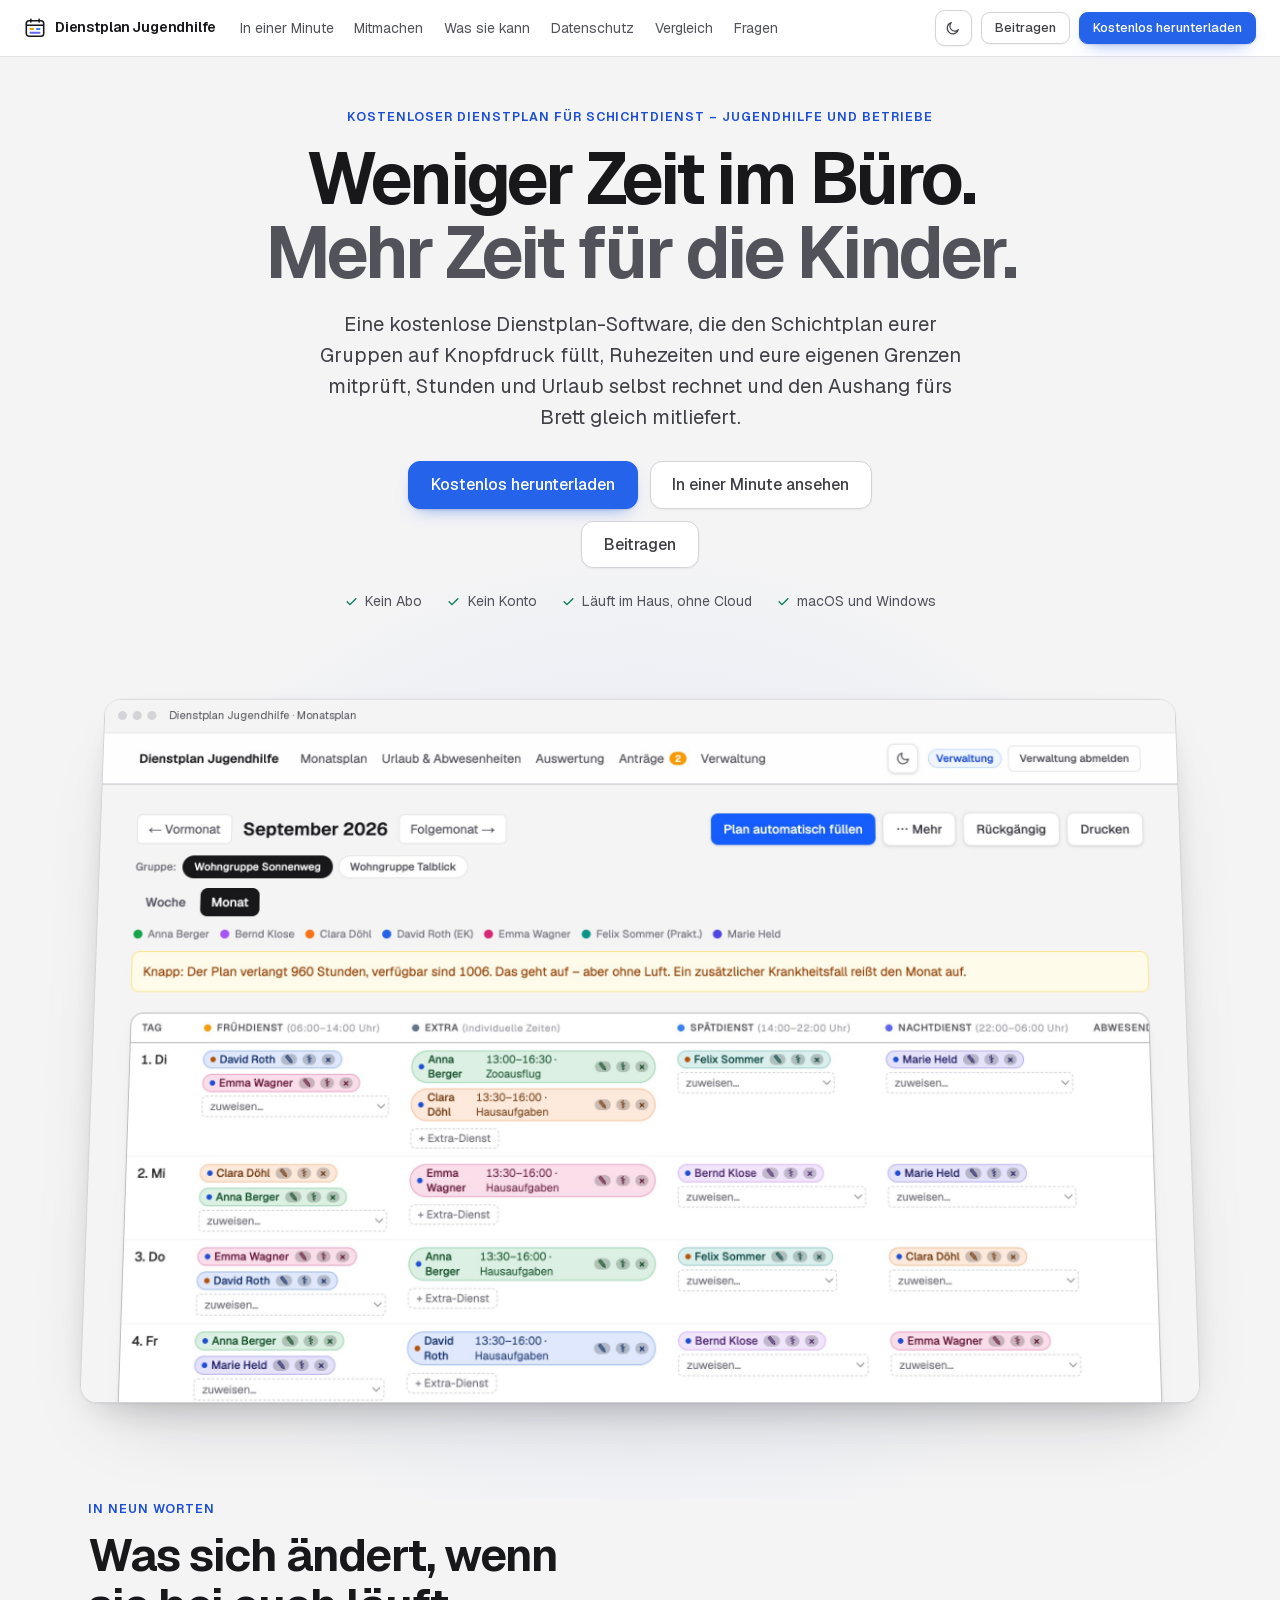
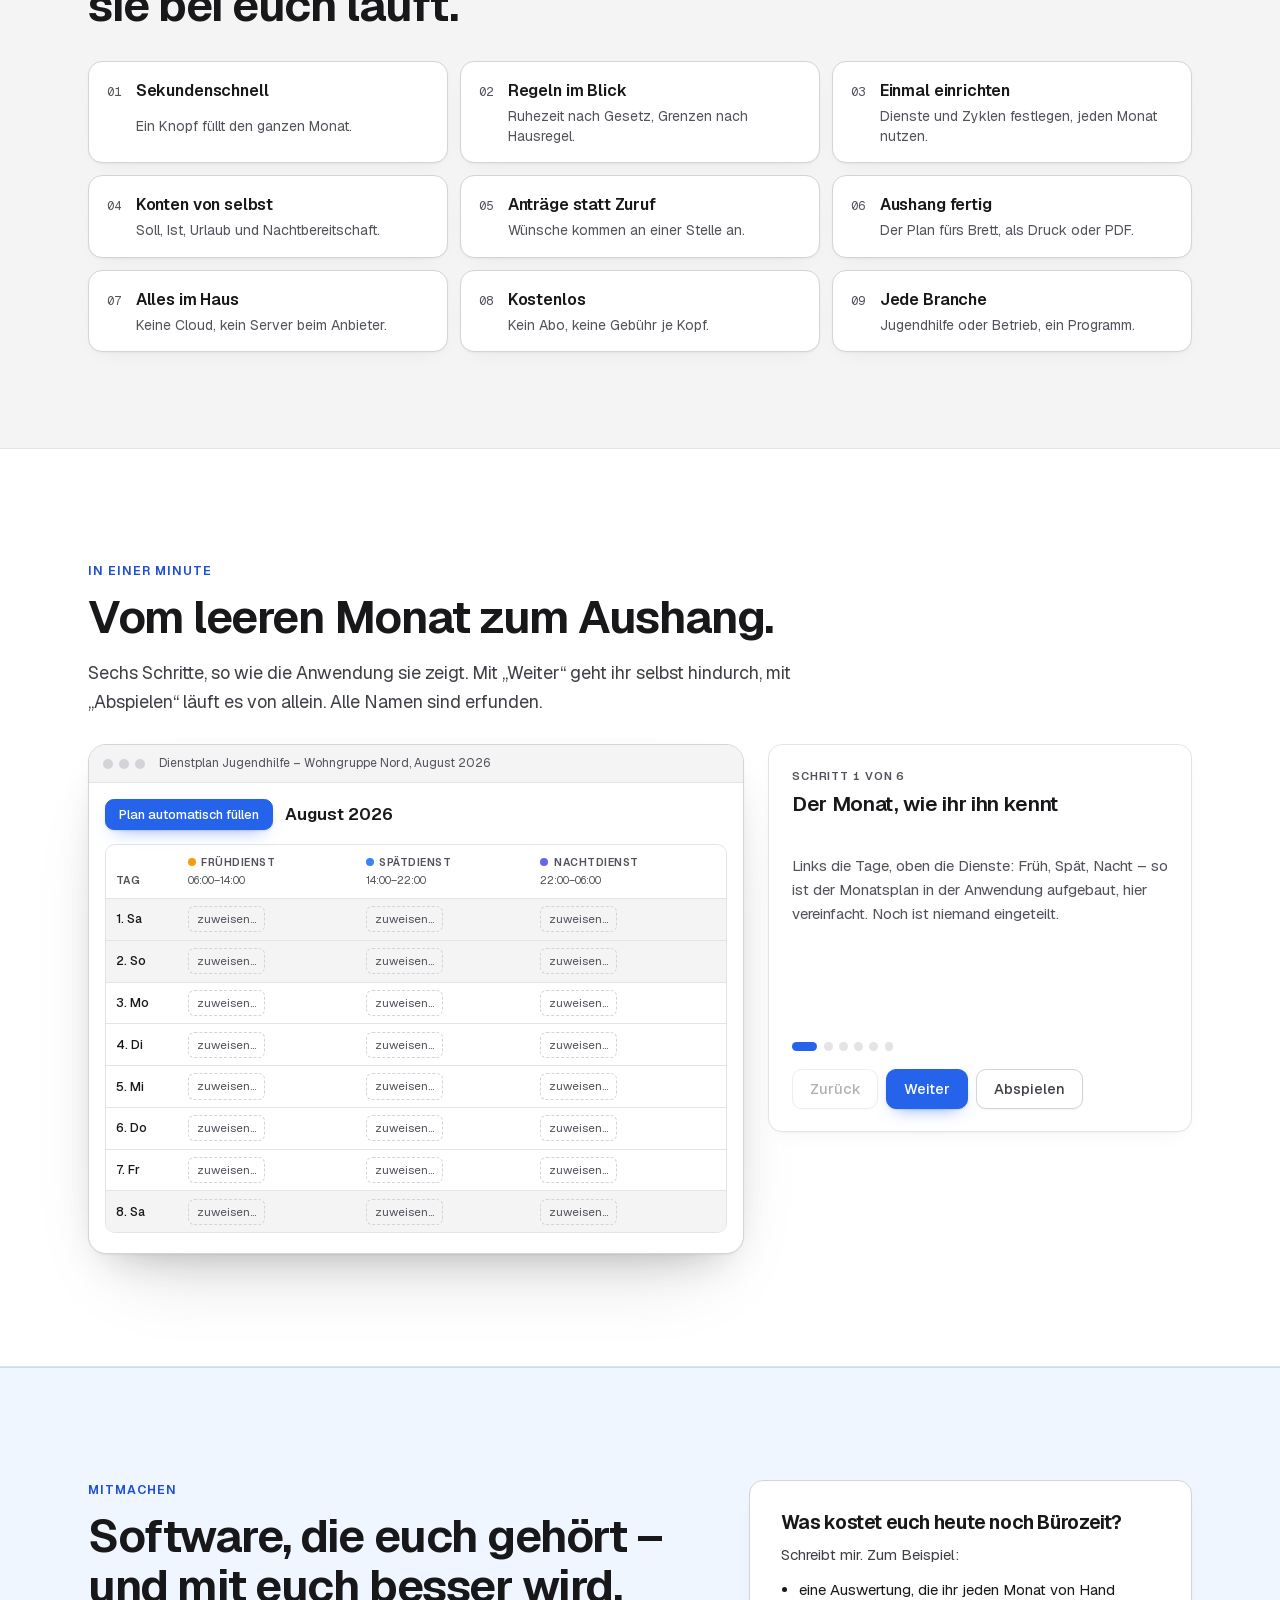
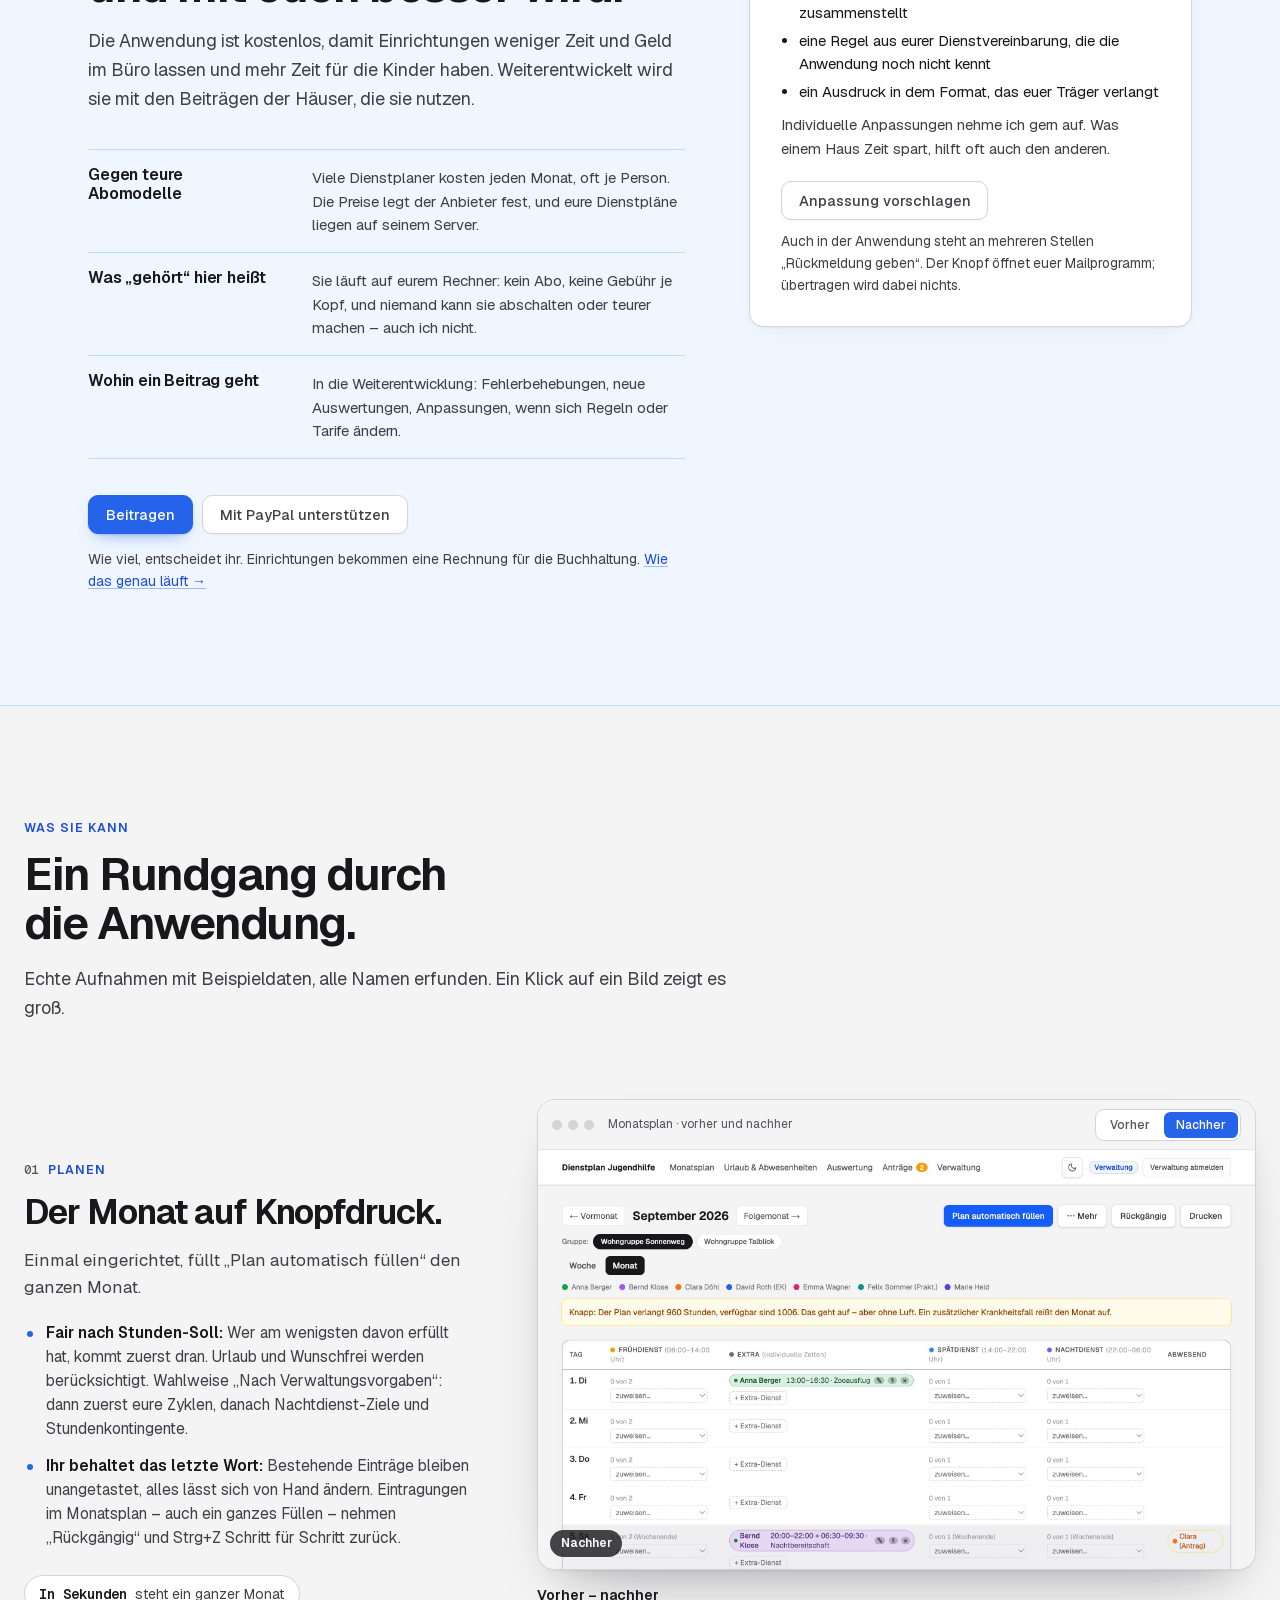
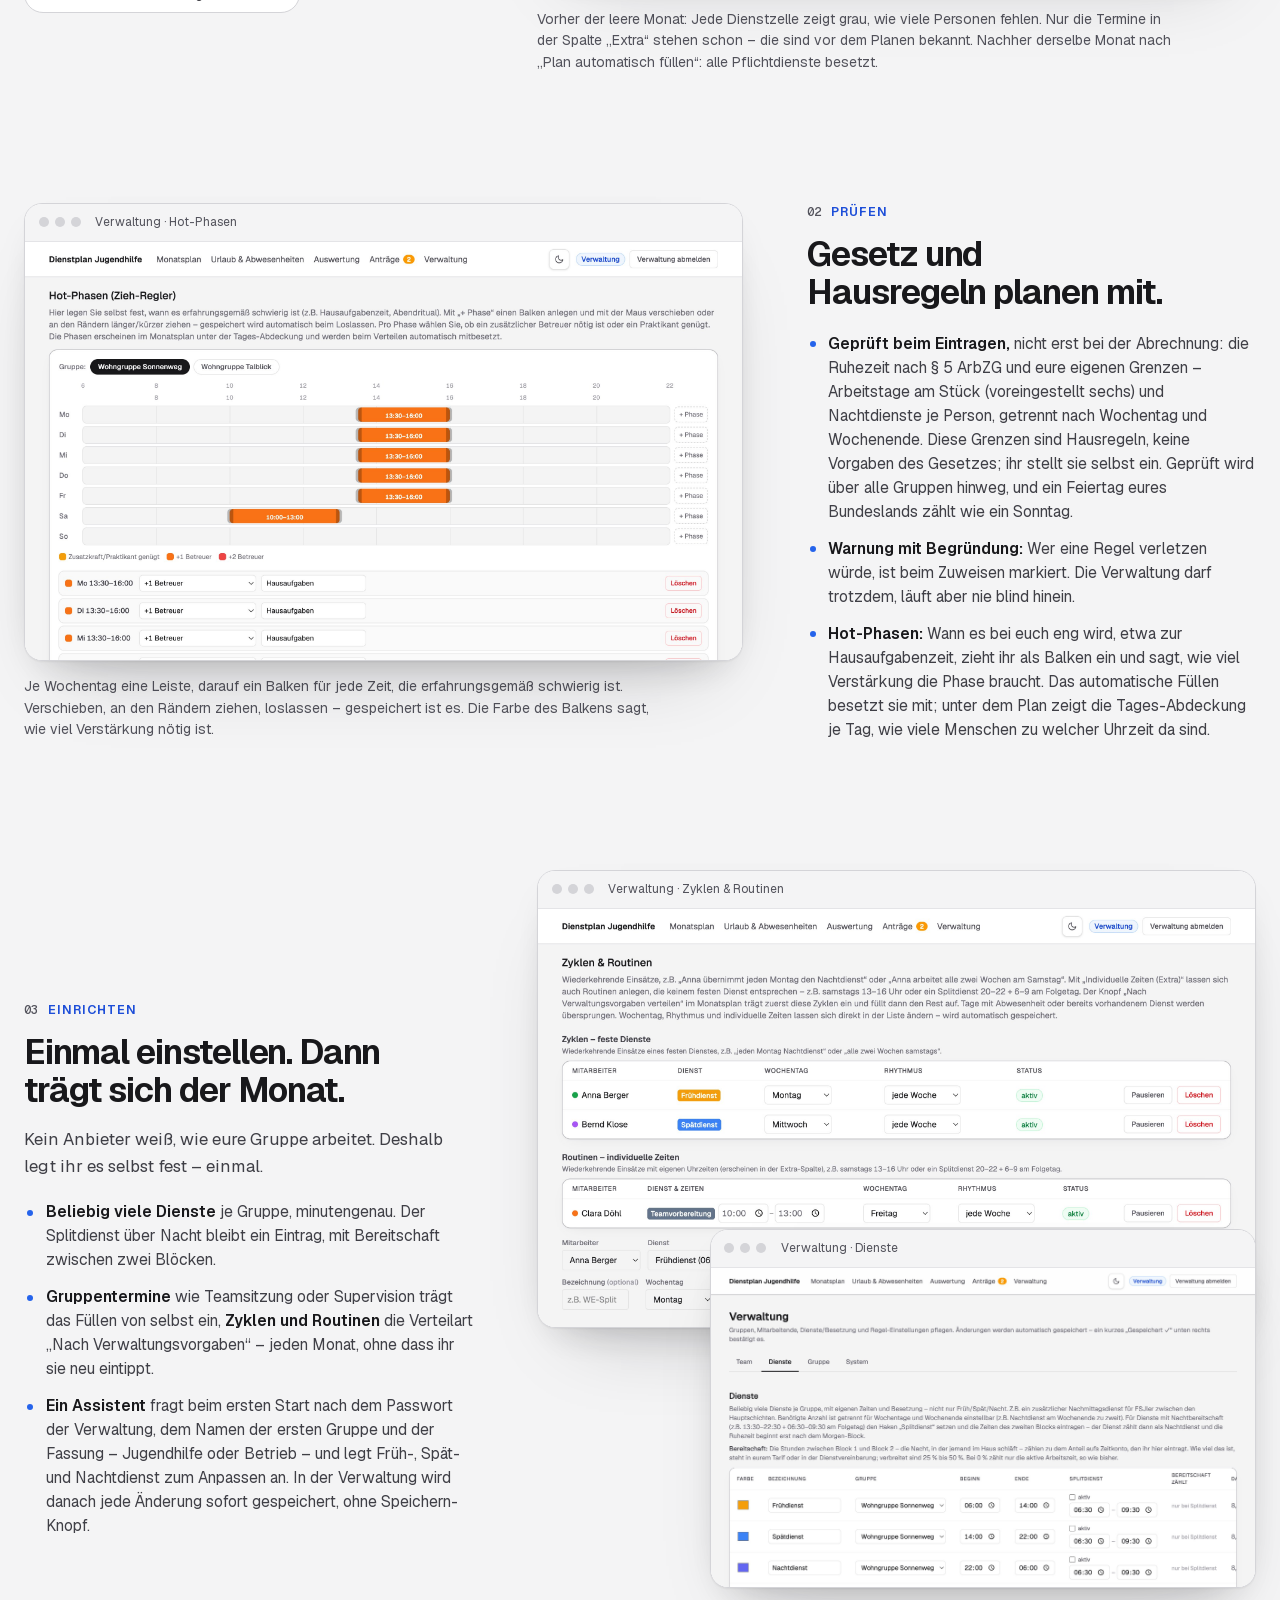
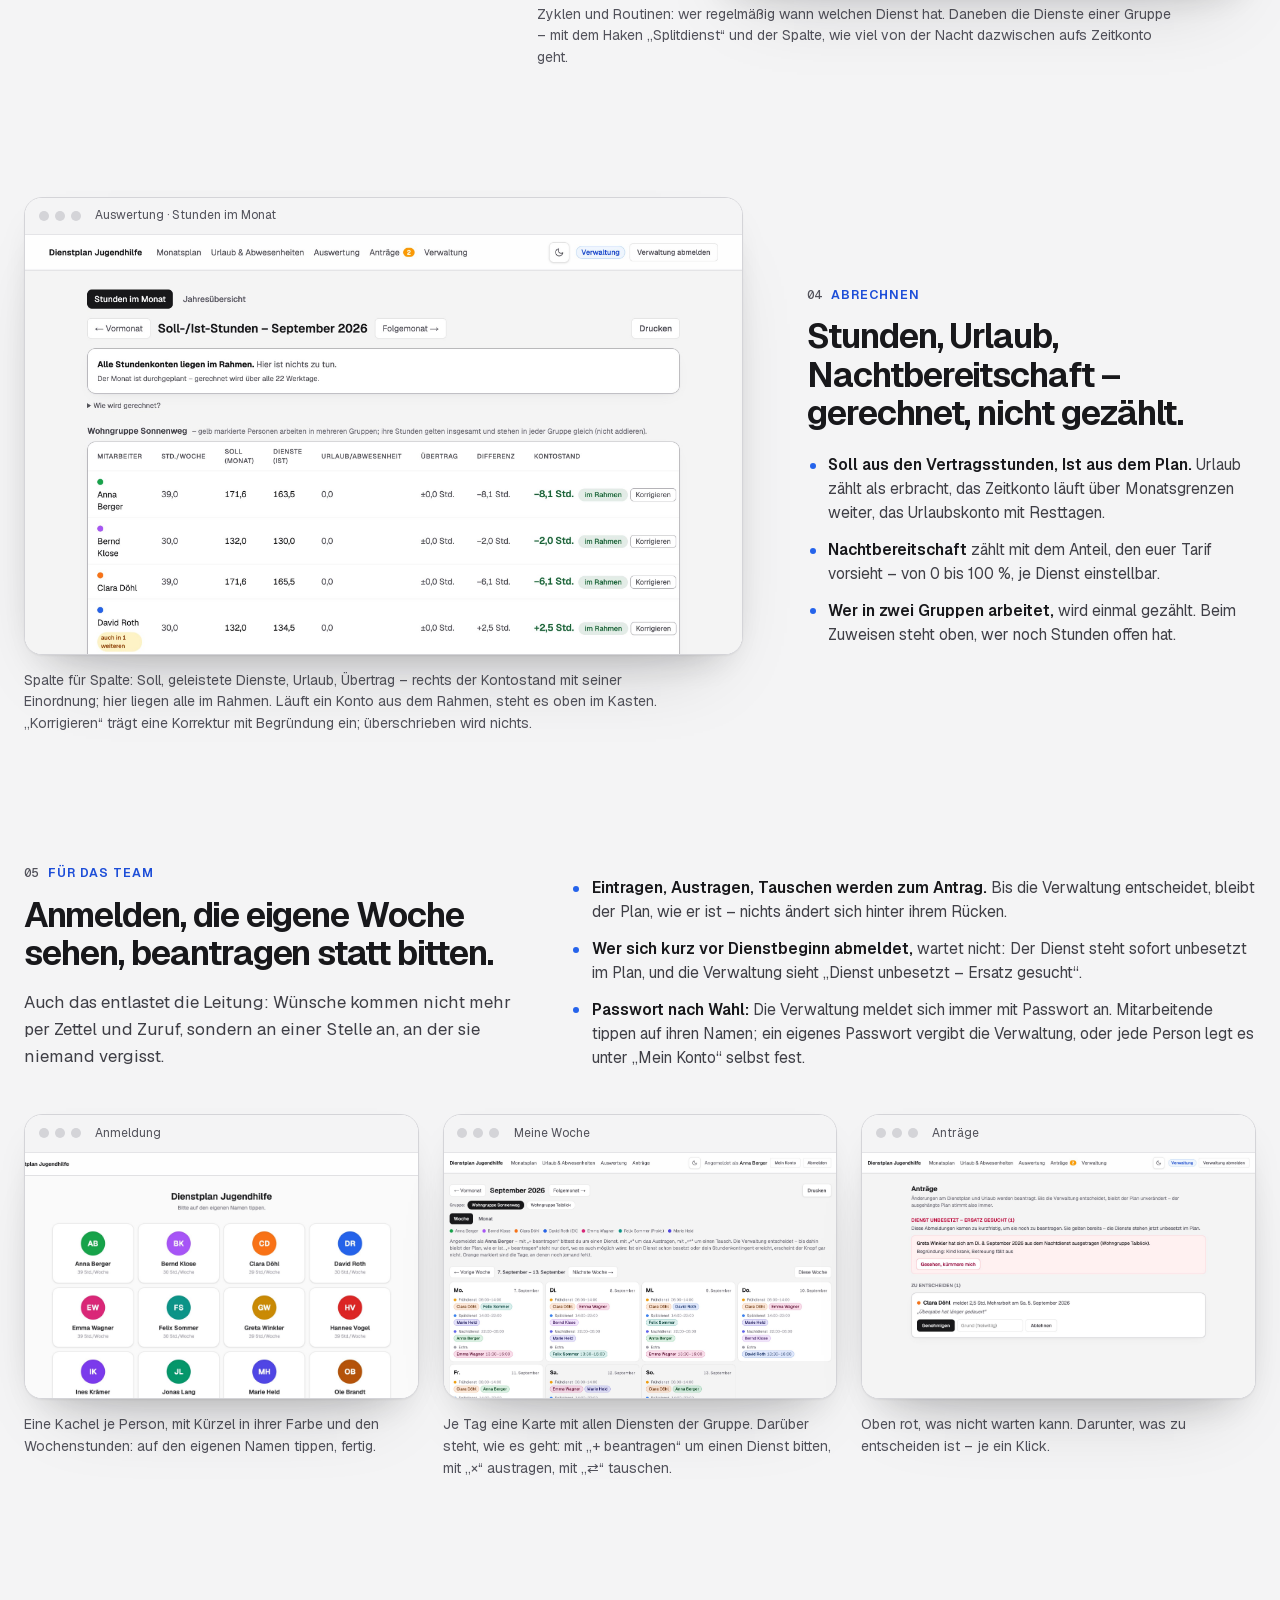
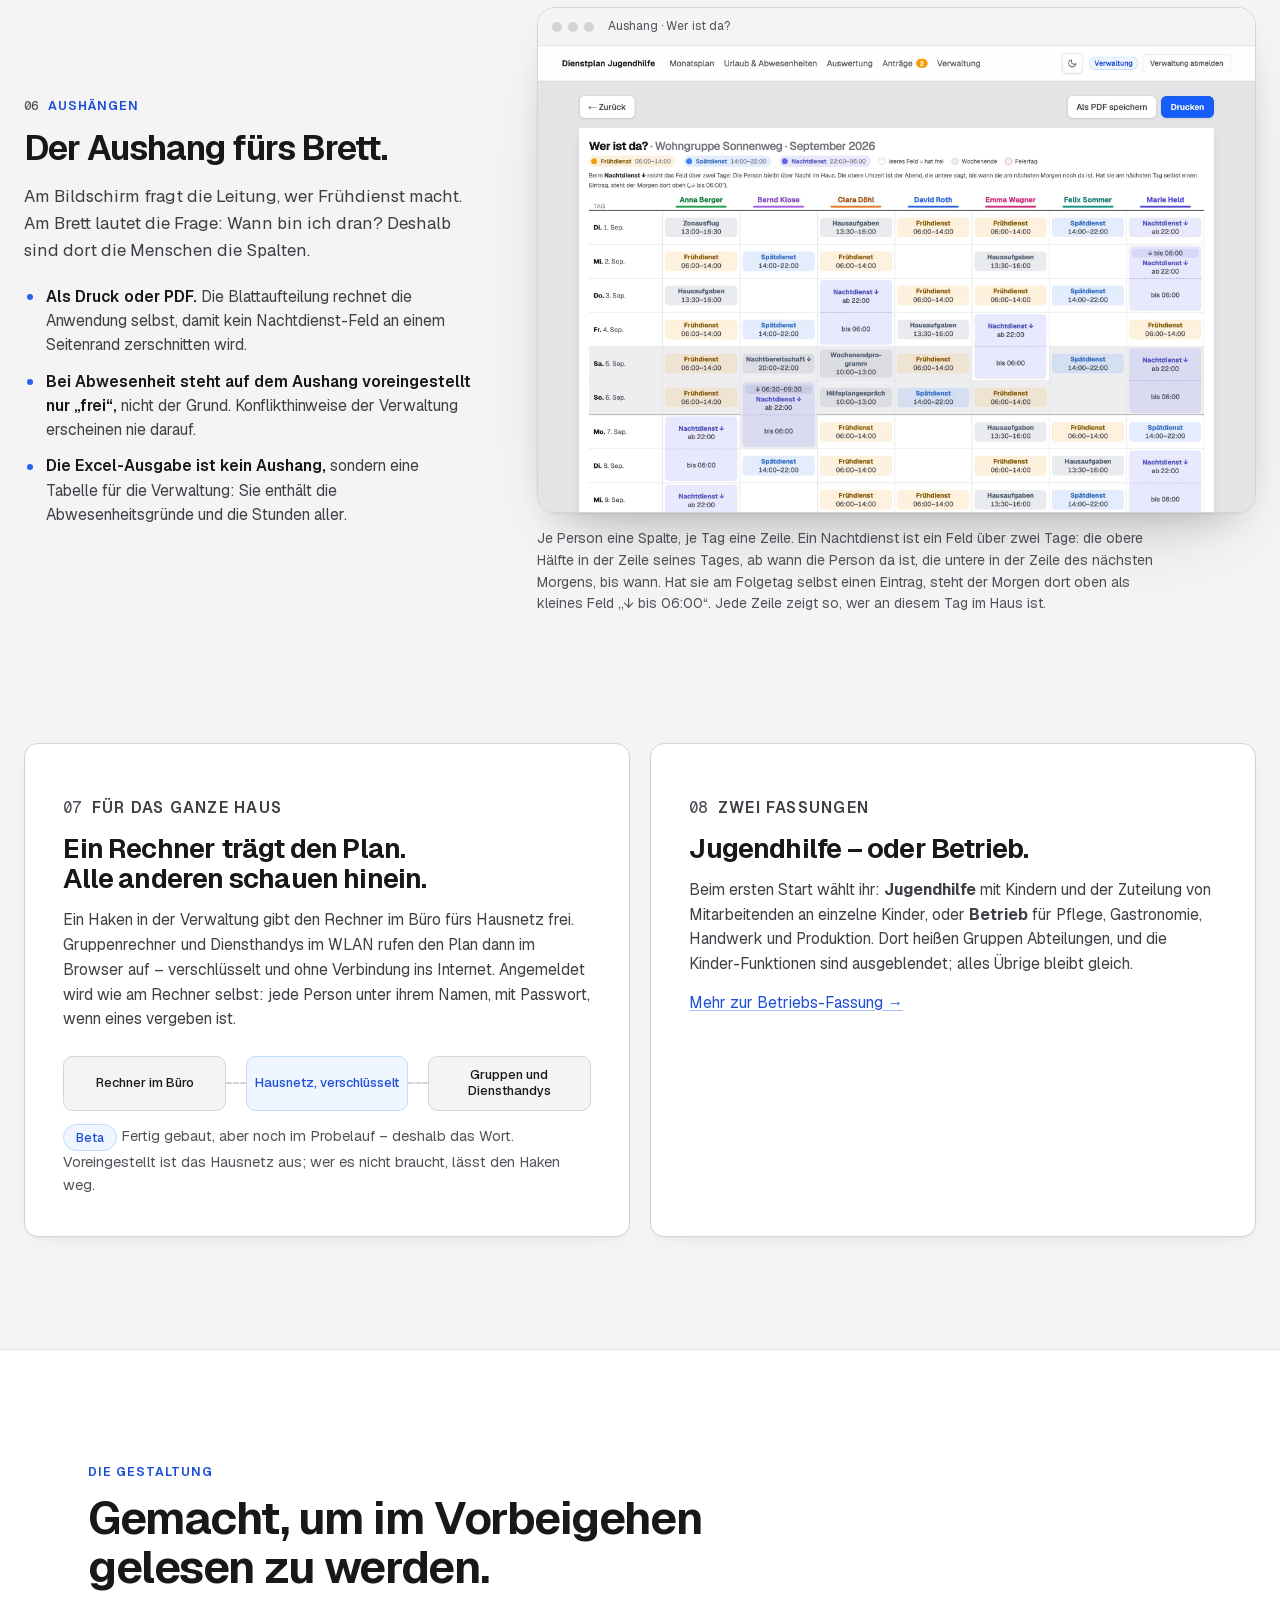
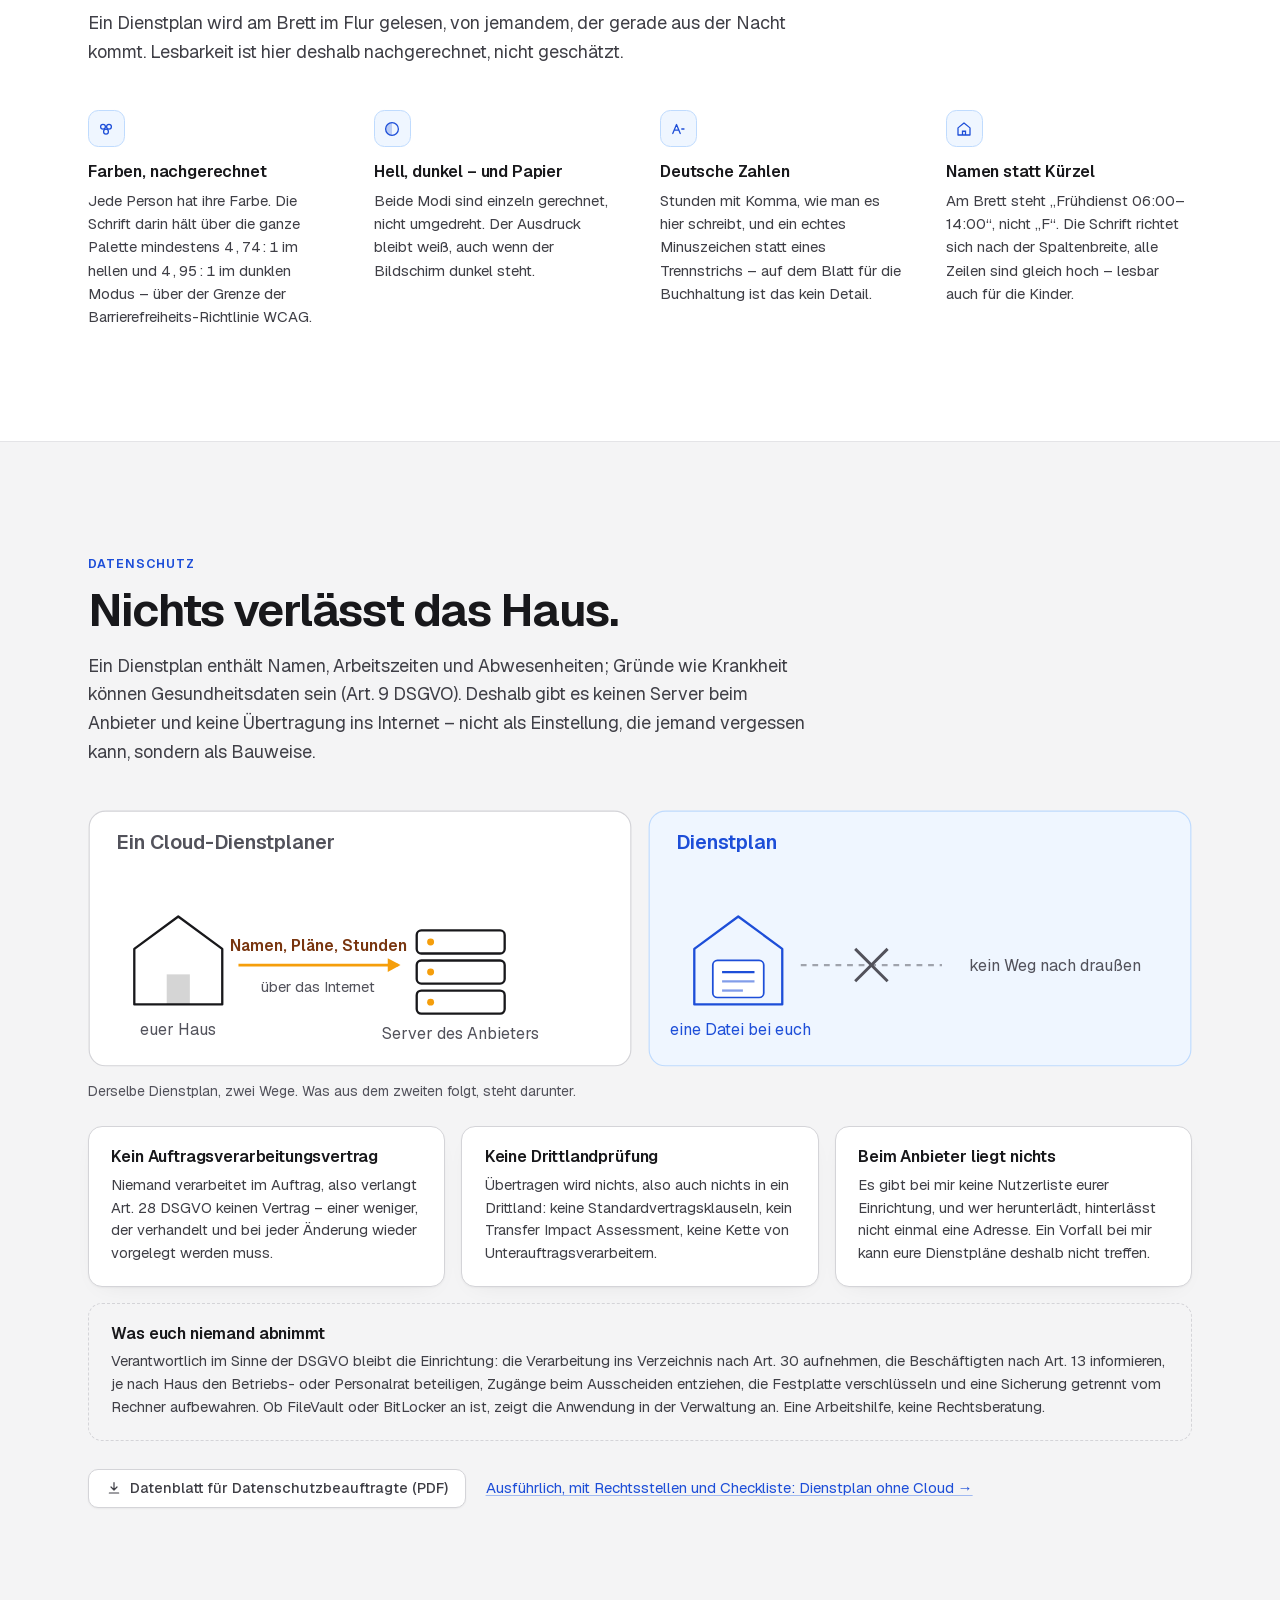
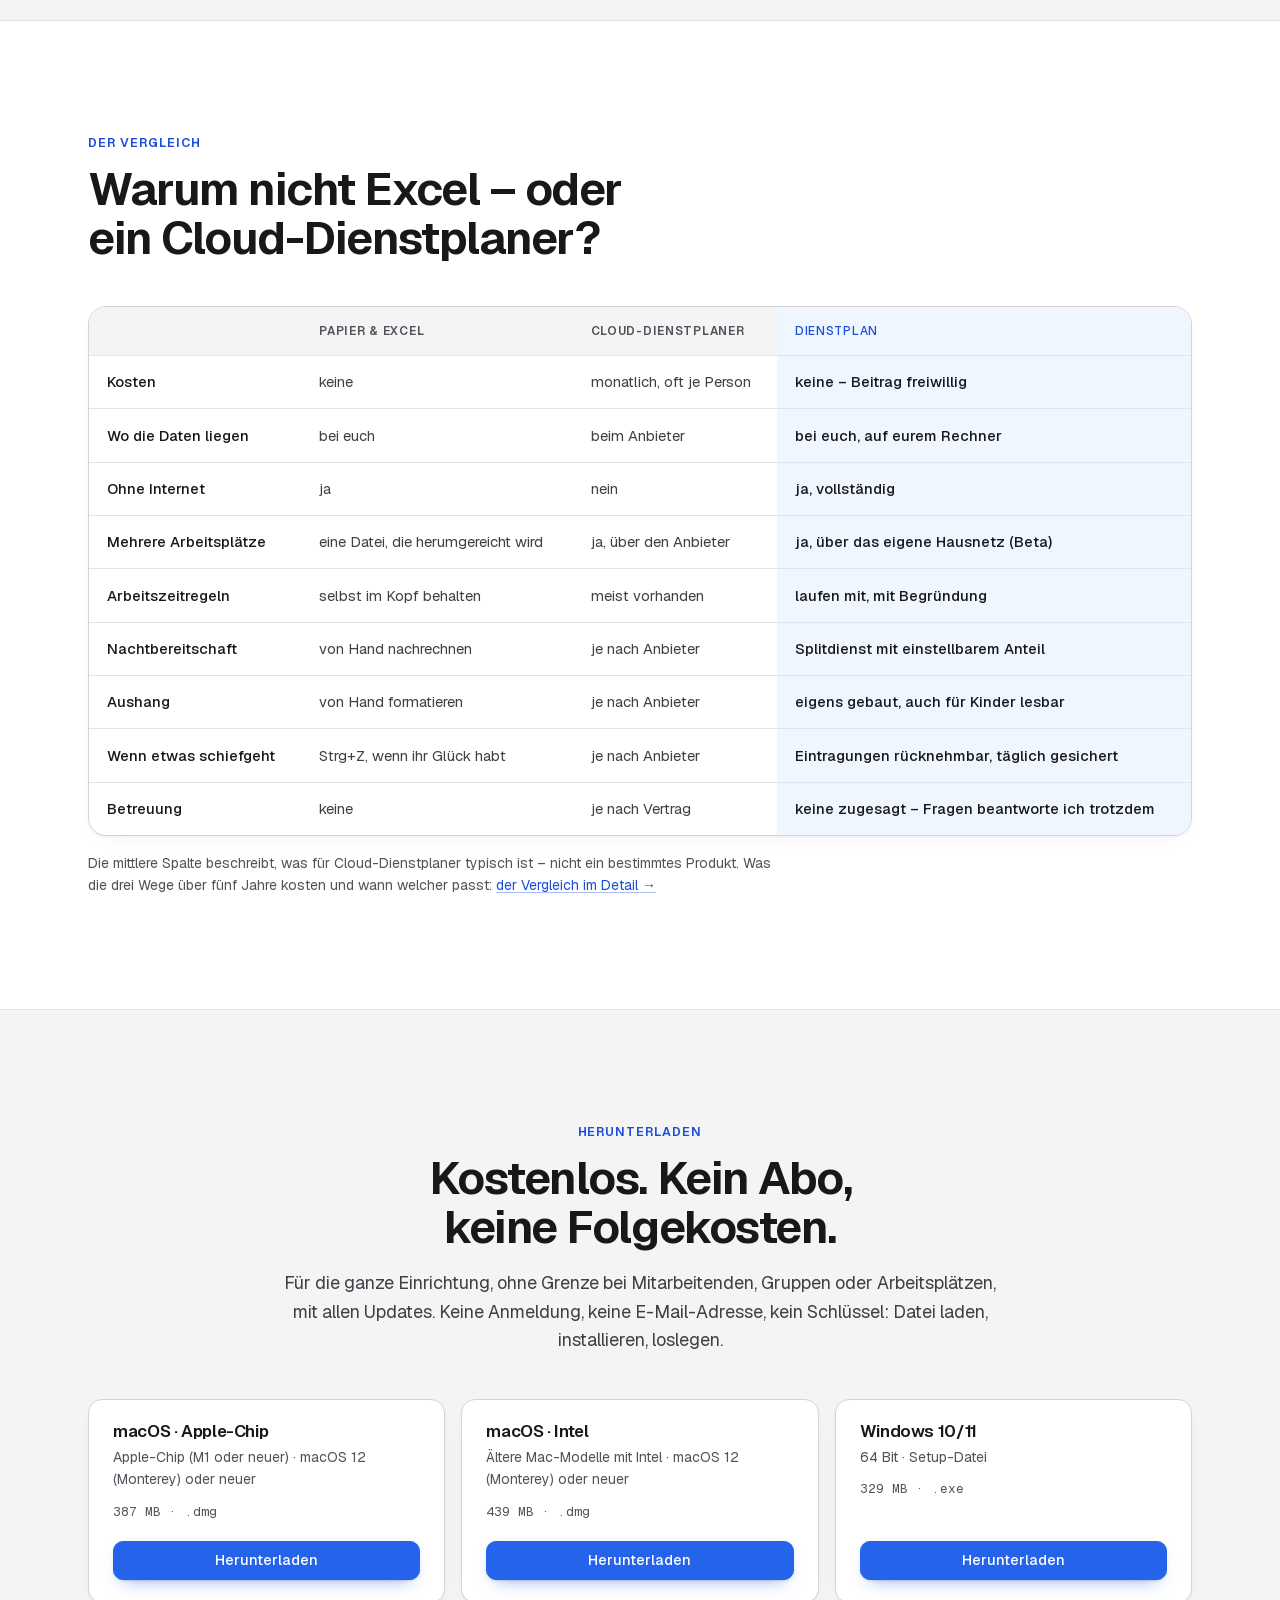
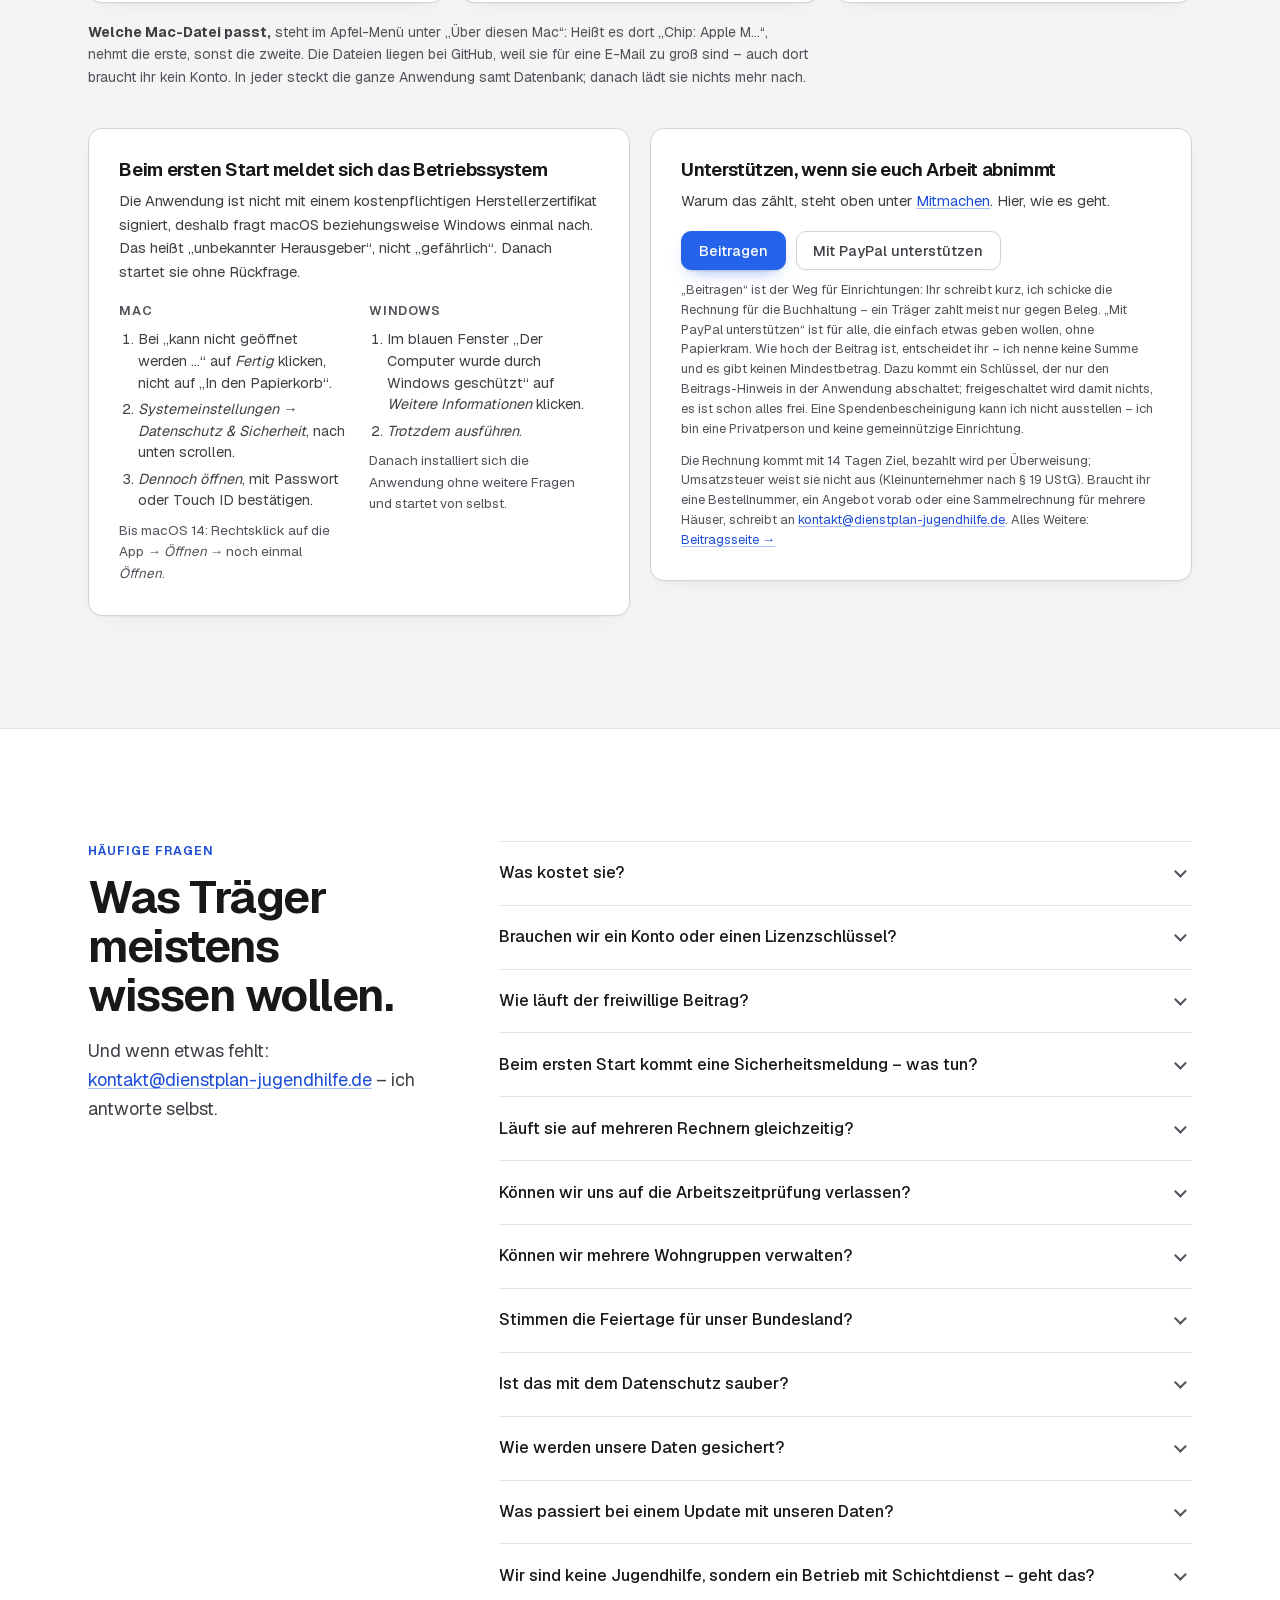
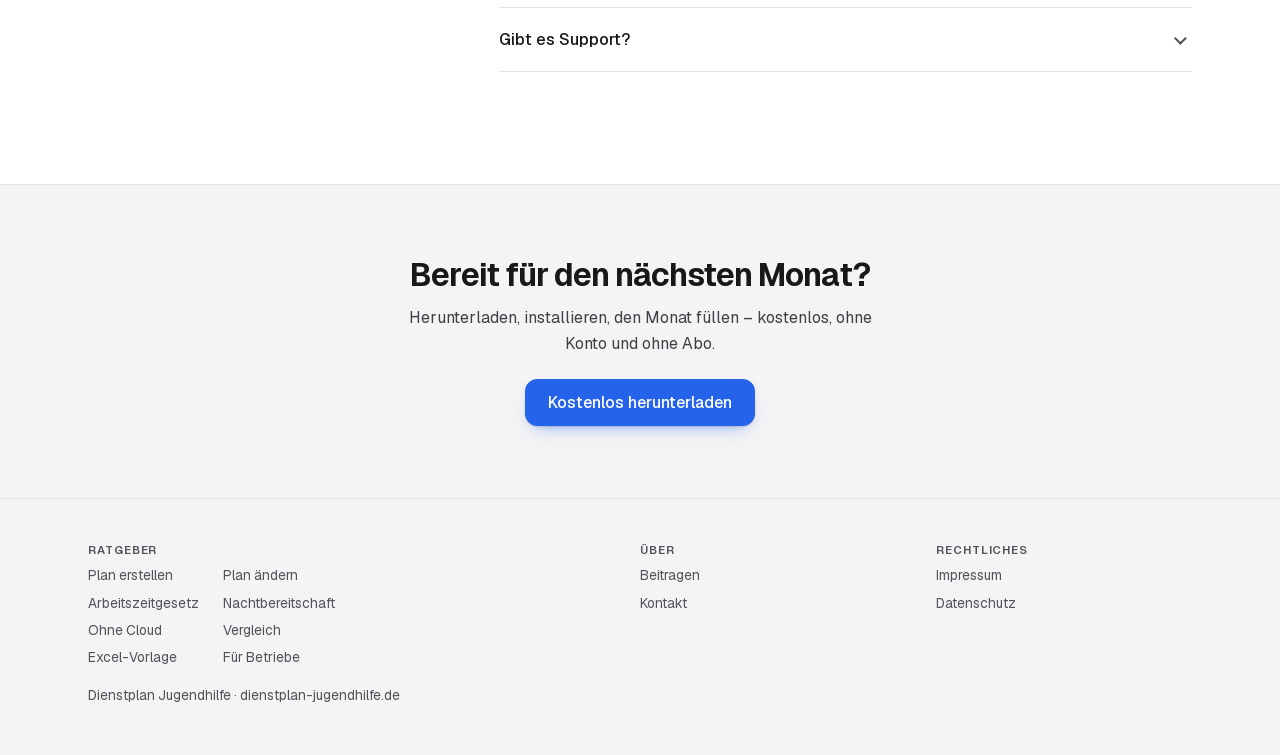
==== commit 34fade19: "Homepage aktualisiert" ====
--- a/index.html
+++ b/index.html
@@ -3,13 +3,13 @@
 <head>
 <meta charset="utf-8">
 <meta name="viewport" content="width=device-width, initial-scale=1">
-<title>Dienstplan – Schichtplanung für Wohngruppen der Jugendhilfe</title>
-<meta name="description" content="Dienstplanung für Wohngruppen der Jugendhilfe und Betriebe mit Schichtdienst. Läuft auf dem Rechner im Haus, ohne Cloud und ohne Konto. Arbeitszeitregeln laufen mit, Aushang fürs Brett inklusive. Kostenlos, kein Abo.">
+<title>Dienstplan kostenlos – Schichtplanung für Jugendhilfe und Betriebe</title>
+<meta name="description" content="Kostenlose Dienstplan-Software für Schichtdienst in Jugendhilfe und Betrieben: Schichtplan auf Knopfdruck füllen, Ruhezeiten prüfen, Stunden und Urlaub rechnen. Ohne Abo, ohne Cloud, ohne Konto.">
 <link rel="canonical" href="https://dienstplan-jugendhilfe.de/">
 <meta property="og:type" content="website">
 <meta property="og:locale" content="de_DE">
-<meta property="og:title" content="Dienstplan – Schichtplanung für Wohngruppen der Jugendhilfe">
-<meta property="og:description" content="Läuft auf dem Rechner im Haus, ohne Cloud und ohne Konto. Arbeitszeitregeln laufen mit. Kostenlos, kein Abo, keine Gebühr je Kopf.">
+<meta property="og:title" content="Dienstplan kostenlos – Schichtplanung für Jugendhilfe und Betriebe">
+<meta property="og:description" content="Kostenloser Dienstplan für Schichtdienst: läuft auf dem Rechner im Haus, ohne Cloud und ohne Konto. Ruhezeiten laufen mit. Kein Abo, keine Gebühr je Kopf.">
 <meta property="og:url" content="https://dienstplan-jugendhilfe.de/">
 <meta property="og:image" content="https://dienstplan-jugendhilfe.de/vorschau.jpg">
 <meta name="twitter:card" content="summary_large_image">
@@ -43,8 +43,9 @@
    "name": "Dienstplan Jugendhilfe",
    "url": "https://dienstplan-jugendhilfe.de/",
    "image": "https://dienstplan-jugendhilfe.de/vorschau.jpg",
-   "description": "Dienstplanung für Wohngruppen der Jugendhilfe und Betriebe mit Schichtdienst. Läuft auf dem Rechner im Haus, ohne Cloud und ohne Konto. Arbeitszeitregeln laufen mit, Aushang fürs Brett inklusive. Kostenlos, kein Abo.",
+   "description": "Kostenlose Dienstplan-Software für Schichtdienst in Jugendhilfe und Betrieben: Schichtplan auf Knopfdruck füllen, Ruhezeiten prüfen, Stunden und Urlaub rechnen. Ohne Abo, ohne Cloud, ohne Konto.",
    "applicationCategory": "BusinessApplication",
+   "keywords": "Dienstplan kostenlos, Schichtplan kostenlos, Schichtplanung, Schichtdienst, Dienstplan erstellen, Dienstplan-Software, Schichtplaner, Jugendhilfe, Wohngruppe, Betrieb, Pflege, Gastronomie, Arbeitszeitgesetz, ohne Abo, ohne Cloud",
    "operatingSystem": "macOS 12 (Monterey) oder neuer, Windows 10/11 (64 Bit)",
    "inLanguage": "de",
    "author": {
@@ -163,7 +164,7 @@
     },
     {
      "@type": "Question",
-     "name": "Wir sind keine Jugendhilfe – geht das trotzdem?",
+     "name": "Wir sind keine Jugendhilfe, sondern ein Betrieb mit Schichtdienst – geht das?",
      "acceptedAnswer": {
       "@type": "Answer",
       "text": "Ja, mit der Betriebs-Fassung für Pflege, Gastronomie, Handwerk und Produktion: dieselbe Anwendung, ohne die Kinder-Funktionen. Die zwei Fassungen"
@@ -242,16 +243,17 @@
      gleich darunter noch einmal in der Simulation – er ist entfallen. -->
 <section class="held" aria-labelledby="held-titel">
   <div class="huelle">
-    <p class="augenbraue">Dienstplanung für Wohngruppen der Jugendhilfe</p>
-    <h1 class="held-titel" id="held-titel"><span>Weniger Zeit im Büro.</span> <span class="zweite">Mehr Zeit für die Kinder.</span></h1>
+    <h1 class="held-titel" id="held-titel"><span class="augenbraue held-thema">Kostenloser Dienstplan für Schichtdienst – Jugendhilfe und Betriebe</span> <span>Weniger Zeit im Büro.</span> <span class="zweite">Mehr Zeit für die Kinder.</span></h1>
     <p class="held-text">
-      Eine Anwendung, die den Schichtplan eurer Gruppen auf Knopfdruck füllt, Ruhezeiten
+      Eine kostenlose Dienstplan-Software, die den Schichtplan eurer Gruppen auf Knopfdruck füllt, Ruhezeiten
       und eure eigenen Grenzen mitprüft, Stunden und Urlaub selbst rechnet und den Aushang
       fürs Brett gleich mitliefert.
     </p>
     <div class="held-knoepfe">
       <a class="knopf knopf-voll knopf-gross" href="#herunterladen">Kostenlos herunterladen</a>
       <a class="knopf knopf-gross" href="#in-einer-minute">In einer Minute ansehen</a>
+    </div>
+    <div class="held-beitrag">
       <a class="knopf knopf-gross" href="#mitmachen">Beitragen</a>
     </div>
     <ul class="vertrauen">
@@ -1074,7 +1076,7 @@
           <div class="antwort">Sie bleiben erhalten. Von selbst aktualisiert sich die Anwendung nicht: Eine neue Fassung ladet ihr hier herunter und installiert sie wie beim ersten Mal. Die Datenbank liegt getrennt von der Anwendung und wird dabei nicht angetastet; beim nächsten Start bringt die Anwendung sie selbst auf den neuen Stand. Eine Sicherung vom selben Tag liegt dann schon bereit, denn gesichert wird beim ersten Start jedes Tages, bevor die Anwendung die Datenbank anfasst.</div>
         </details>
         <details>
-          <summary>Wir sind keine Jugendhilfe – geht das trotzdem?</summary>
+          <summary>Wir sind keine Jugendhilfe, sondern ein Betrieb mit Schichtdienst – geht das?</summary>
           <div class="antwort">Ja, mit der Betriebs-Fassung für Pflege, Gastronomie, Handwerk und Produktion: dieselbe Anwendung, ohne die Kinder-Funktionen. <a href="#betriebe">Die zwei Fassungen</a></div>
         </details>
         <details>
--- a/stil.css
+++ b/stil.css
@@ -215,8 +215,15 @@
 .held-titel{font-size:clamp(2.1rem,6.4vw,4.5rem); font-weight:650; letter-spacing:-.045em; line-height:1.02; margin-top:1rem}
 .held-titel span{display:block}
 .held-titel .zweite{color:var(--leise)}
+/* Die Themenzeile steht IN der h1, damit Suchmaschinen „kostenloser Dienstplan“ und
+   „Schichtdienst“ als Thema der Seite lesen (28.10.2026) – aussehen soll sie wie zuvor
+   die Augenbraue darüber. */
+.held-titel .held-thema{font-size:.78rem; font-weight:600; letter-spacing:.08em; line-height:1.45;
+  margin:-1rem auto 1rem; max-width:46rem; text-wrap:balance}
 .held-text{max-width:41rem; margin:1.25rem auto 0; font-size:clamp(1.06rem,1.6vw,1.25rem); line-height:1.55; color:var(--tinte-2)}
 .held-knoepfe{display:flex; flex-wrap:wrap; justify-content:center; gap:.75rem; margin-top:1.75rem}
+/* „Beitragen“ steht unter den beiden Hauptknöpfen (Mikes Wunsch, 28.10.2026) */
+.held-beitrag{display:flex; justify-content:center; margin-top:.75rem}
 .vertrauen{display:flex; flex-wrap:wrap; justify-content:center; gap:.5rem 1.5rem; list-style:none; margin:1.35rem 0 0; padding:0;
   font-size:.875rem; color:var(--leise)}
 .vertrauen li{display:inline-flex; align-items:center; gap:.4rem}
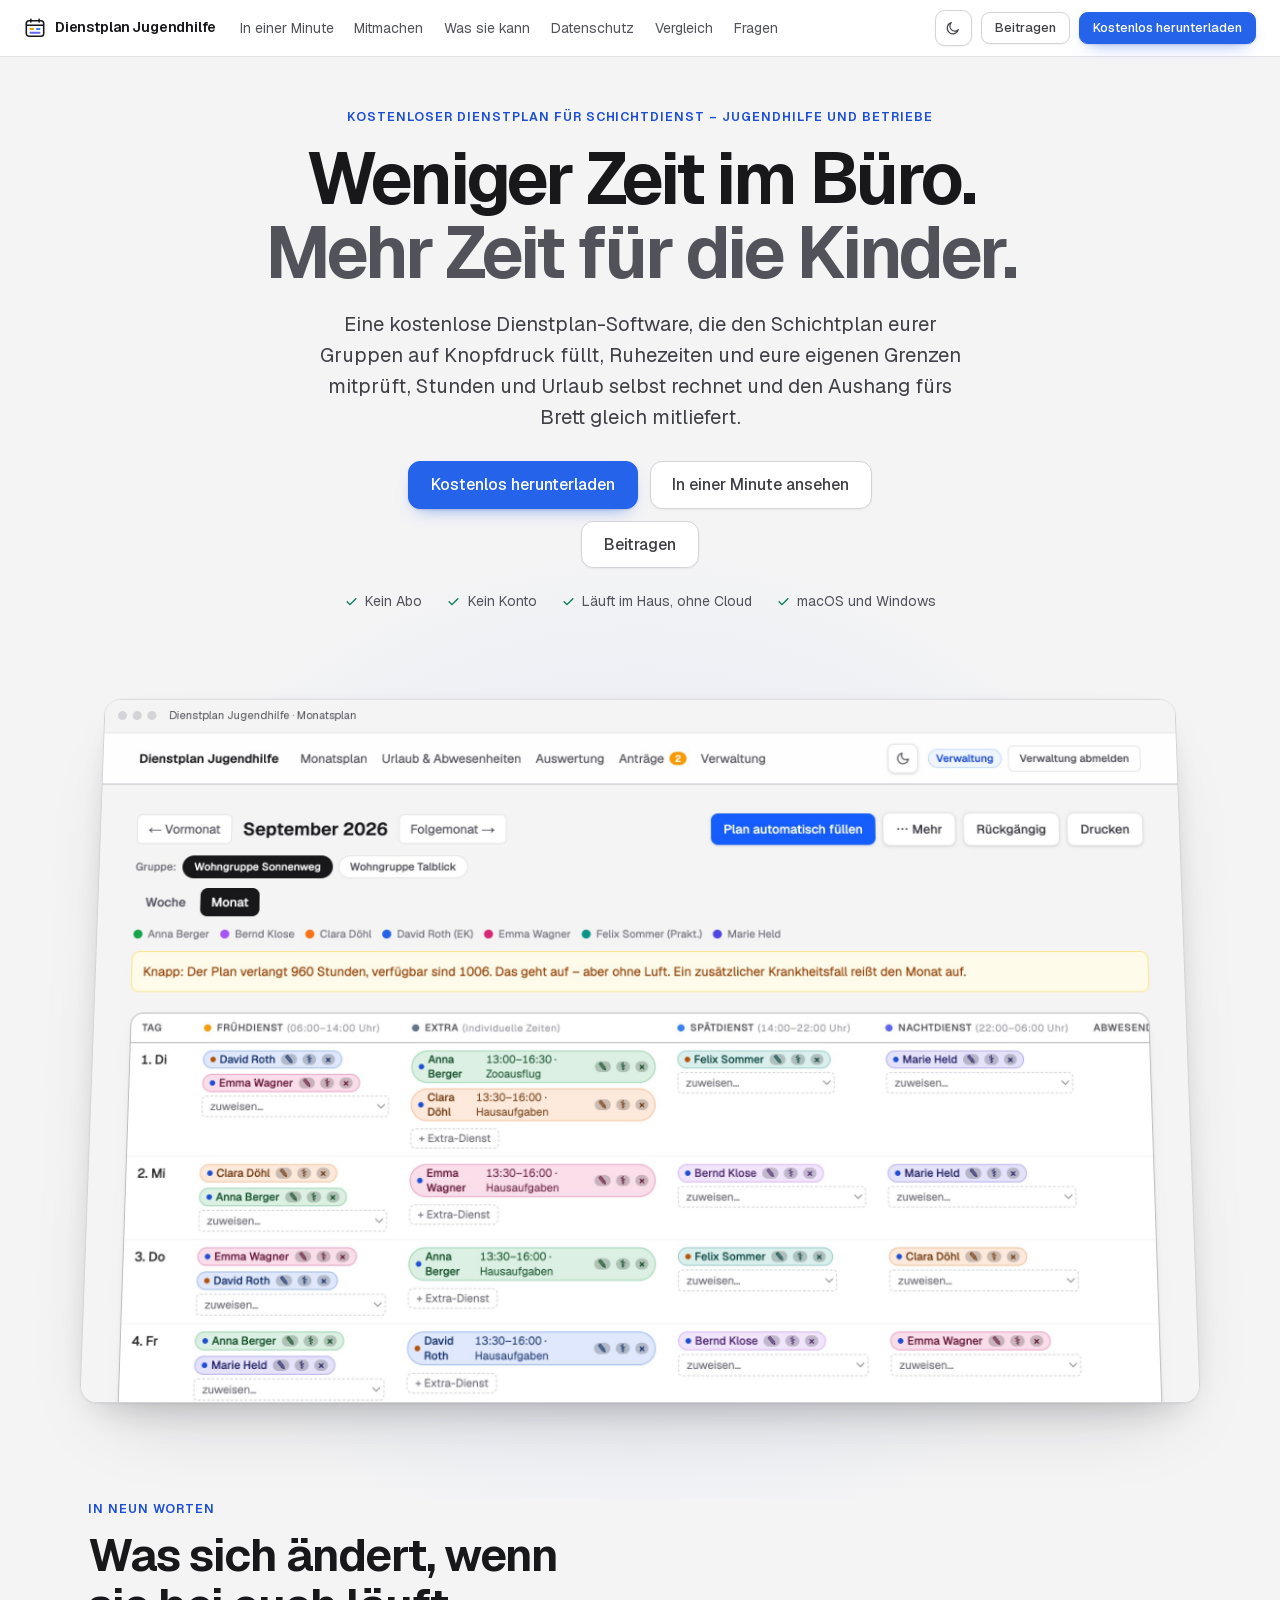
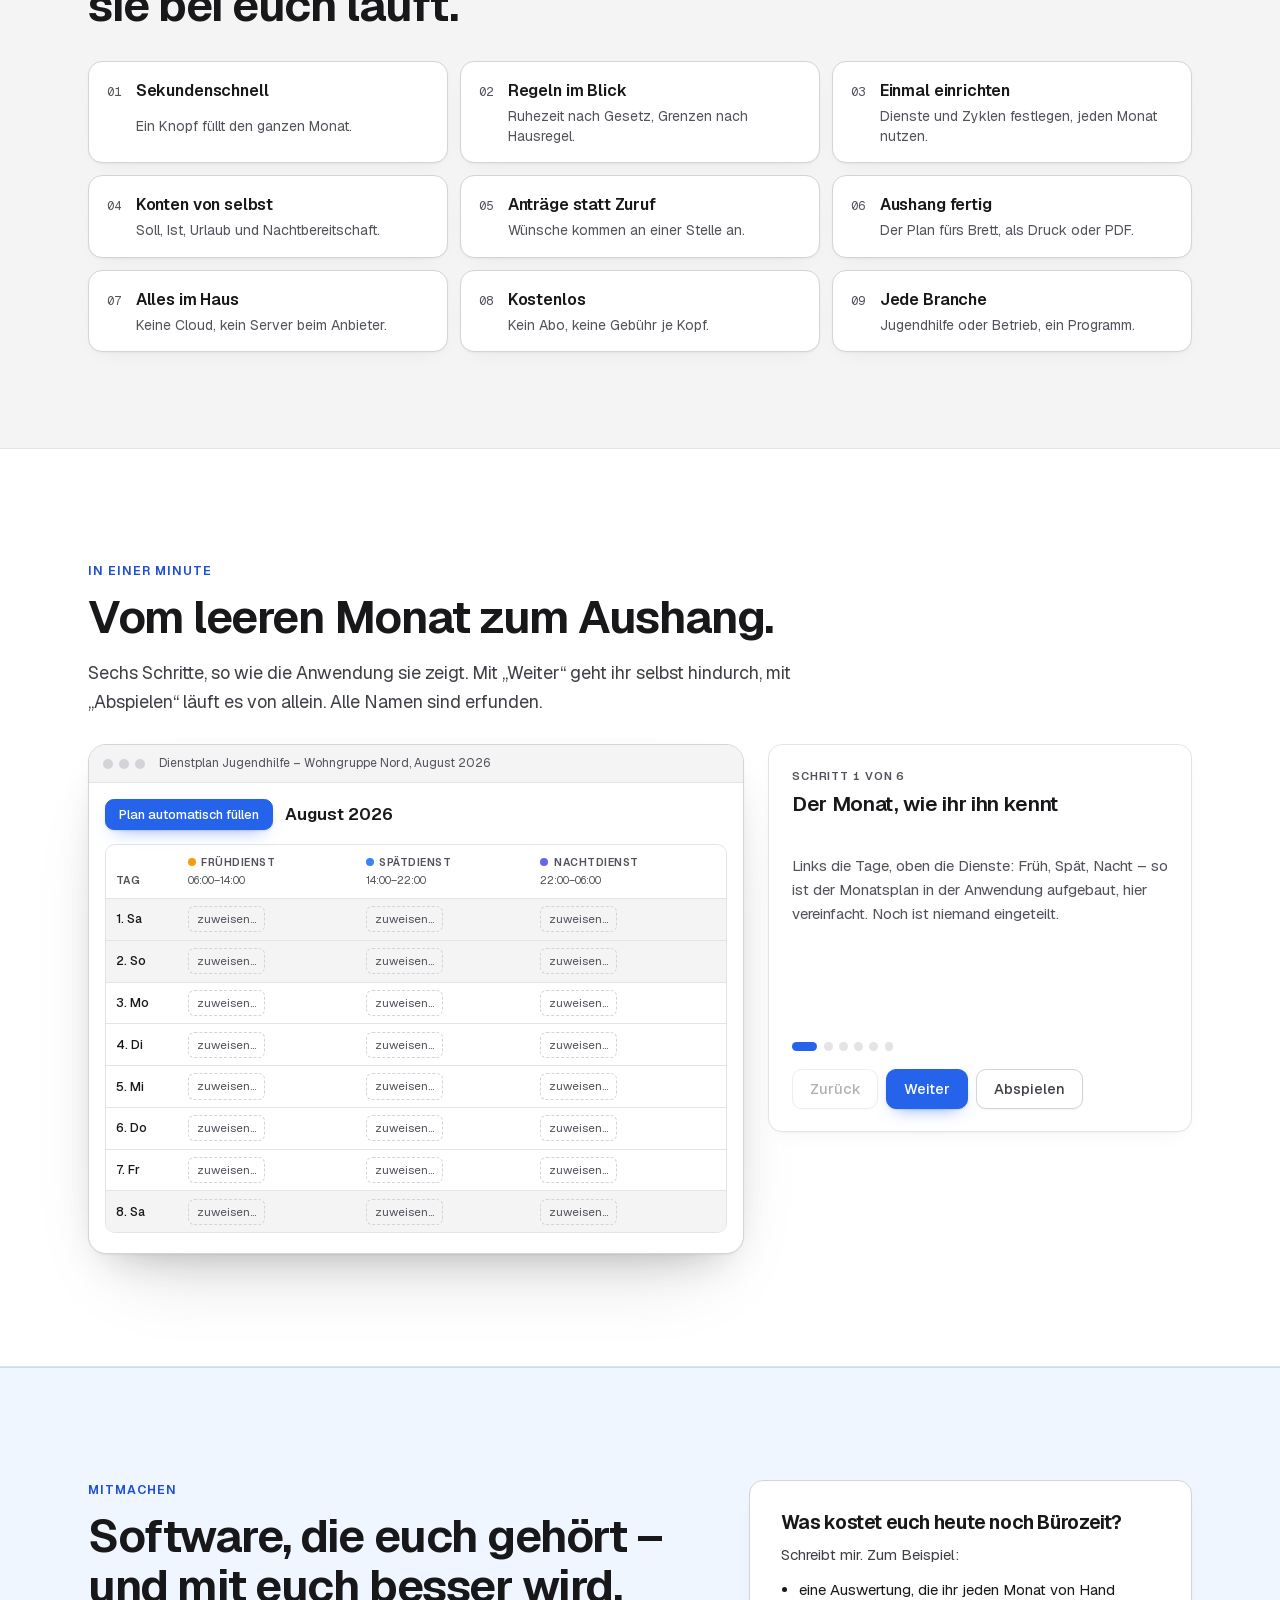
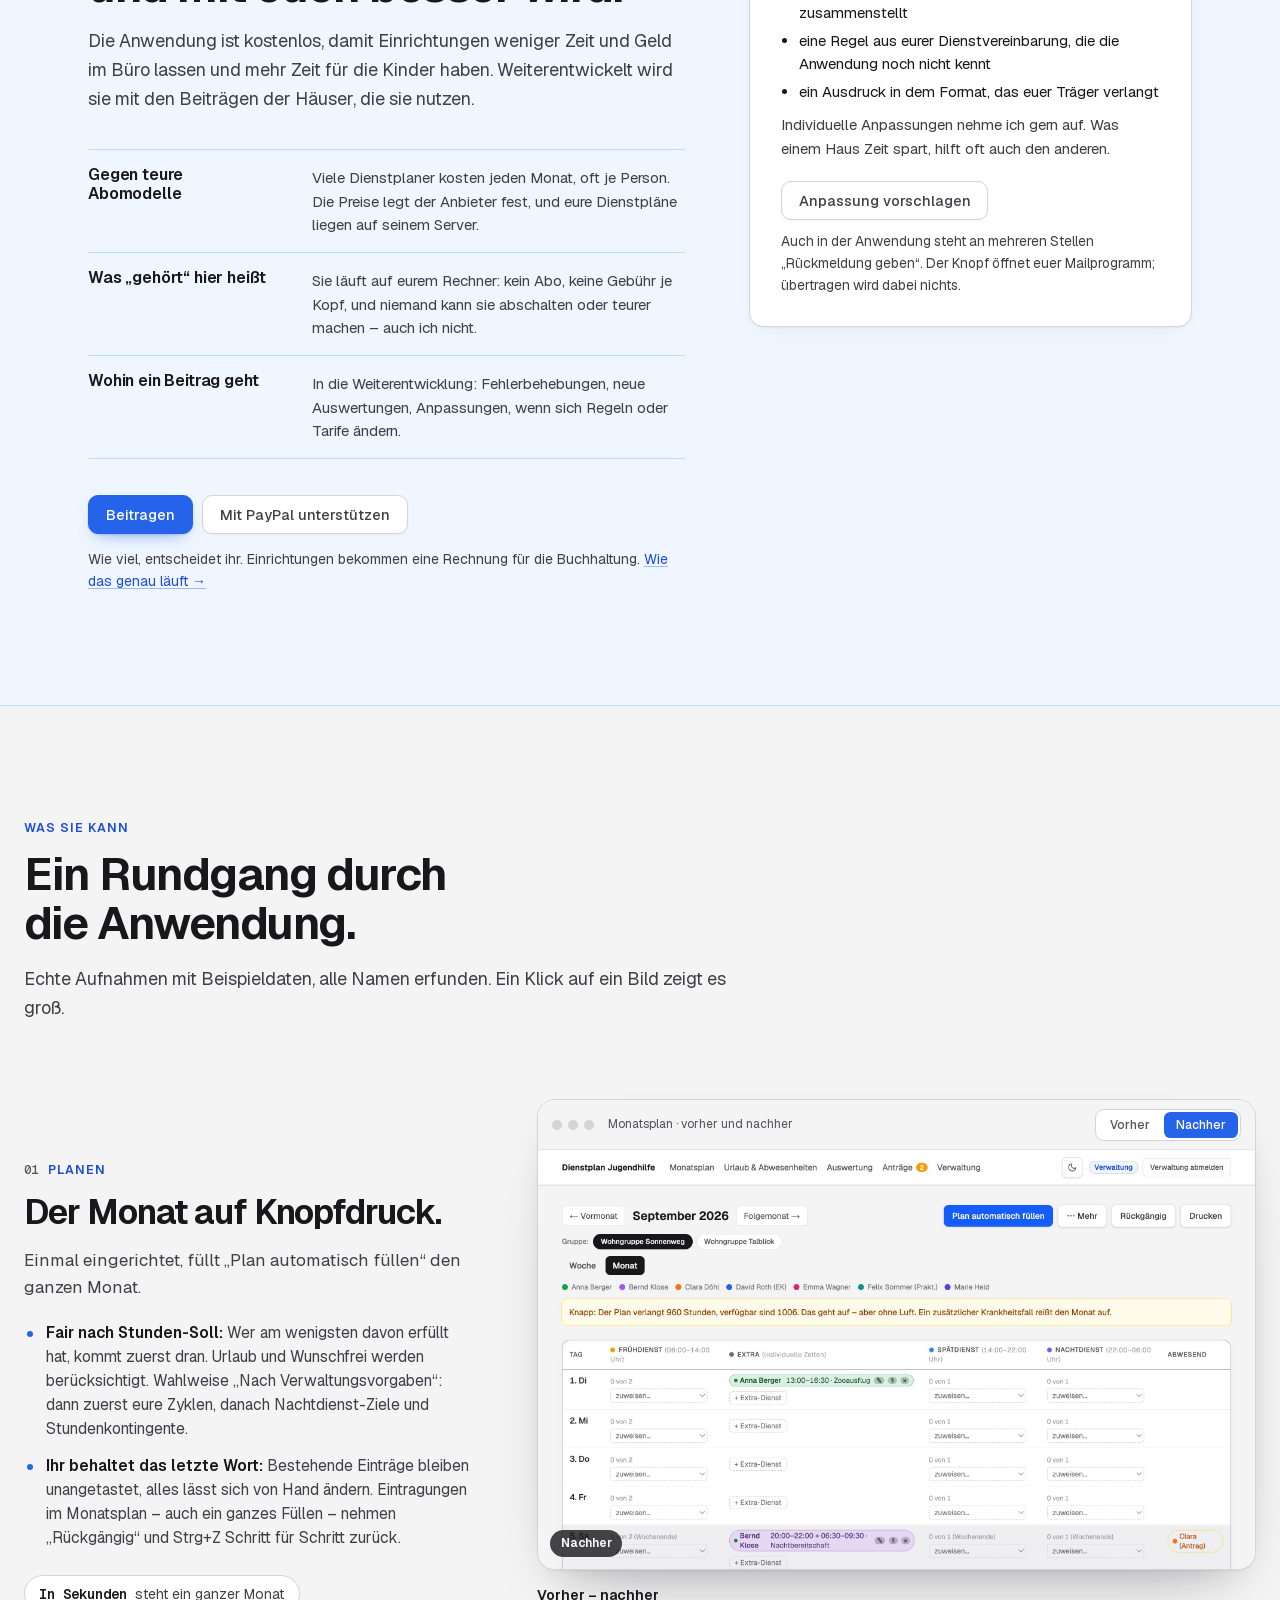
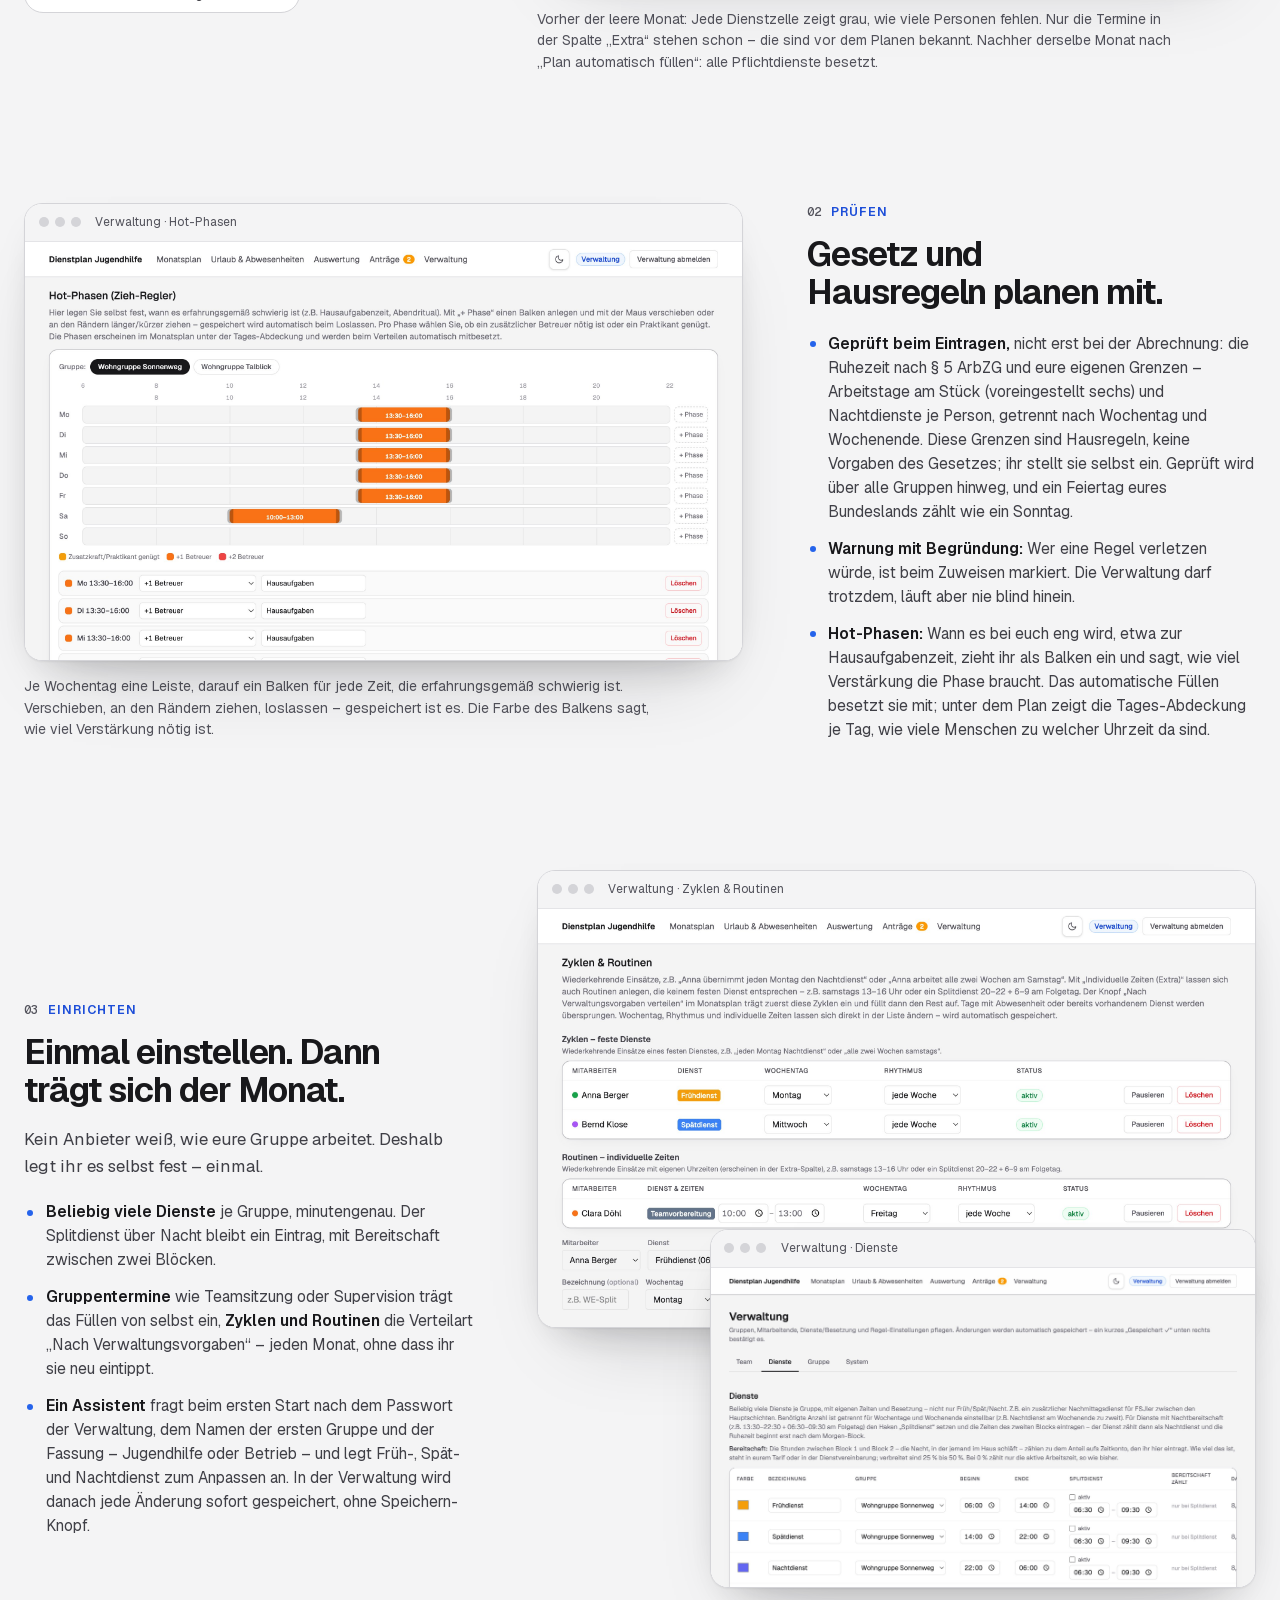
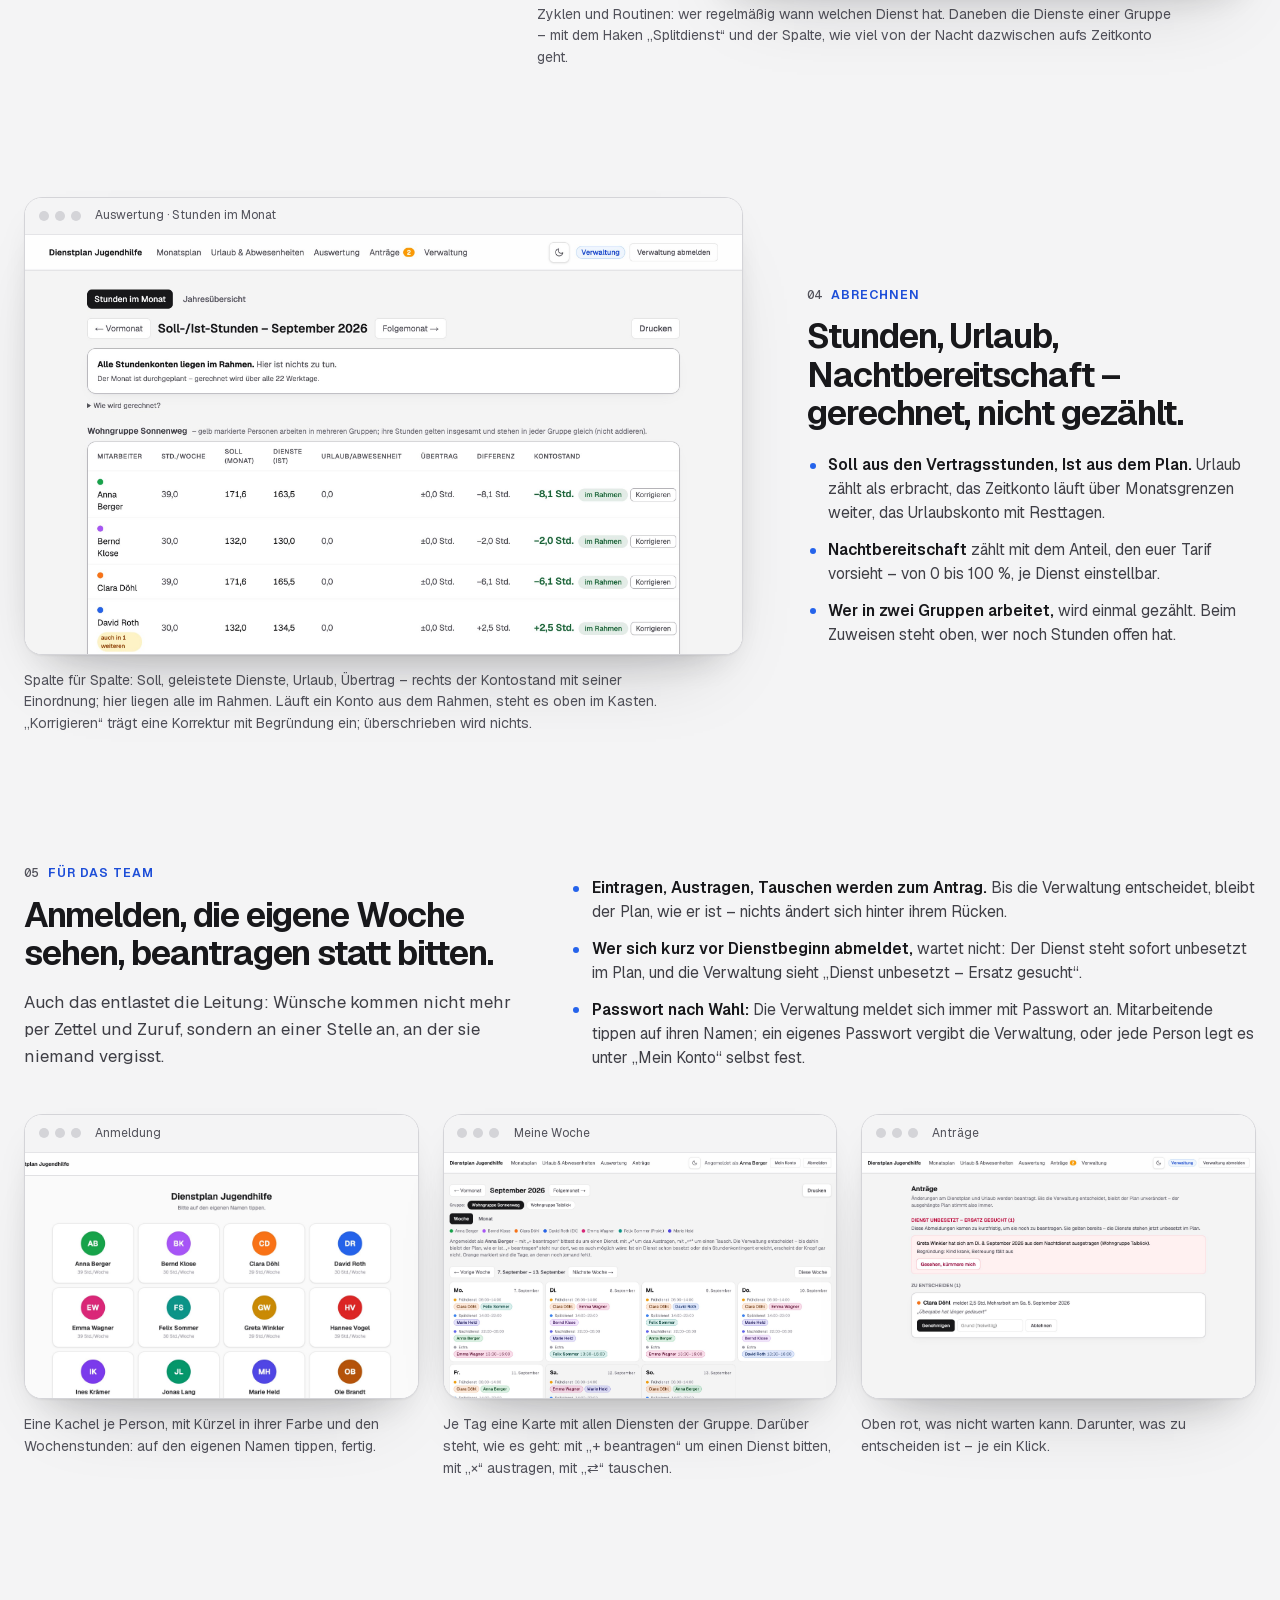
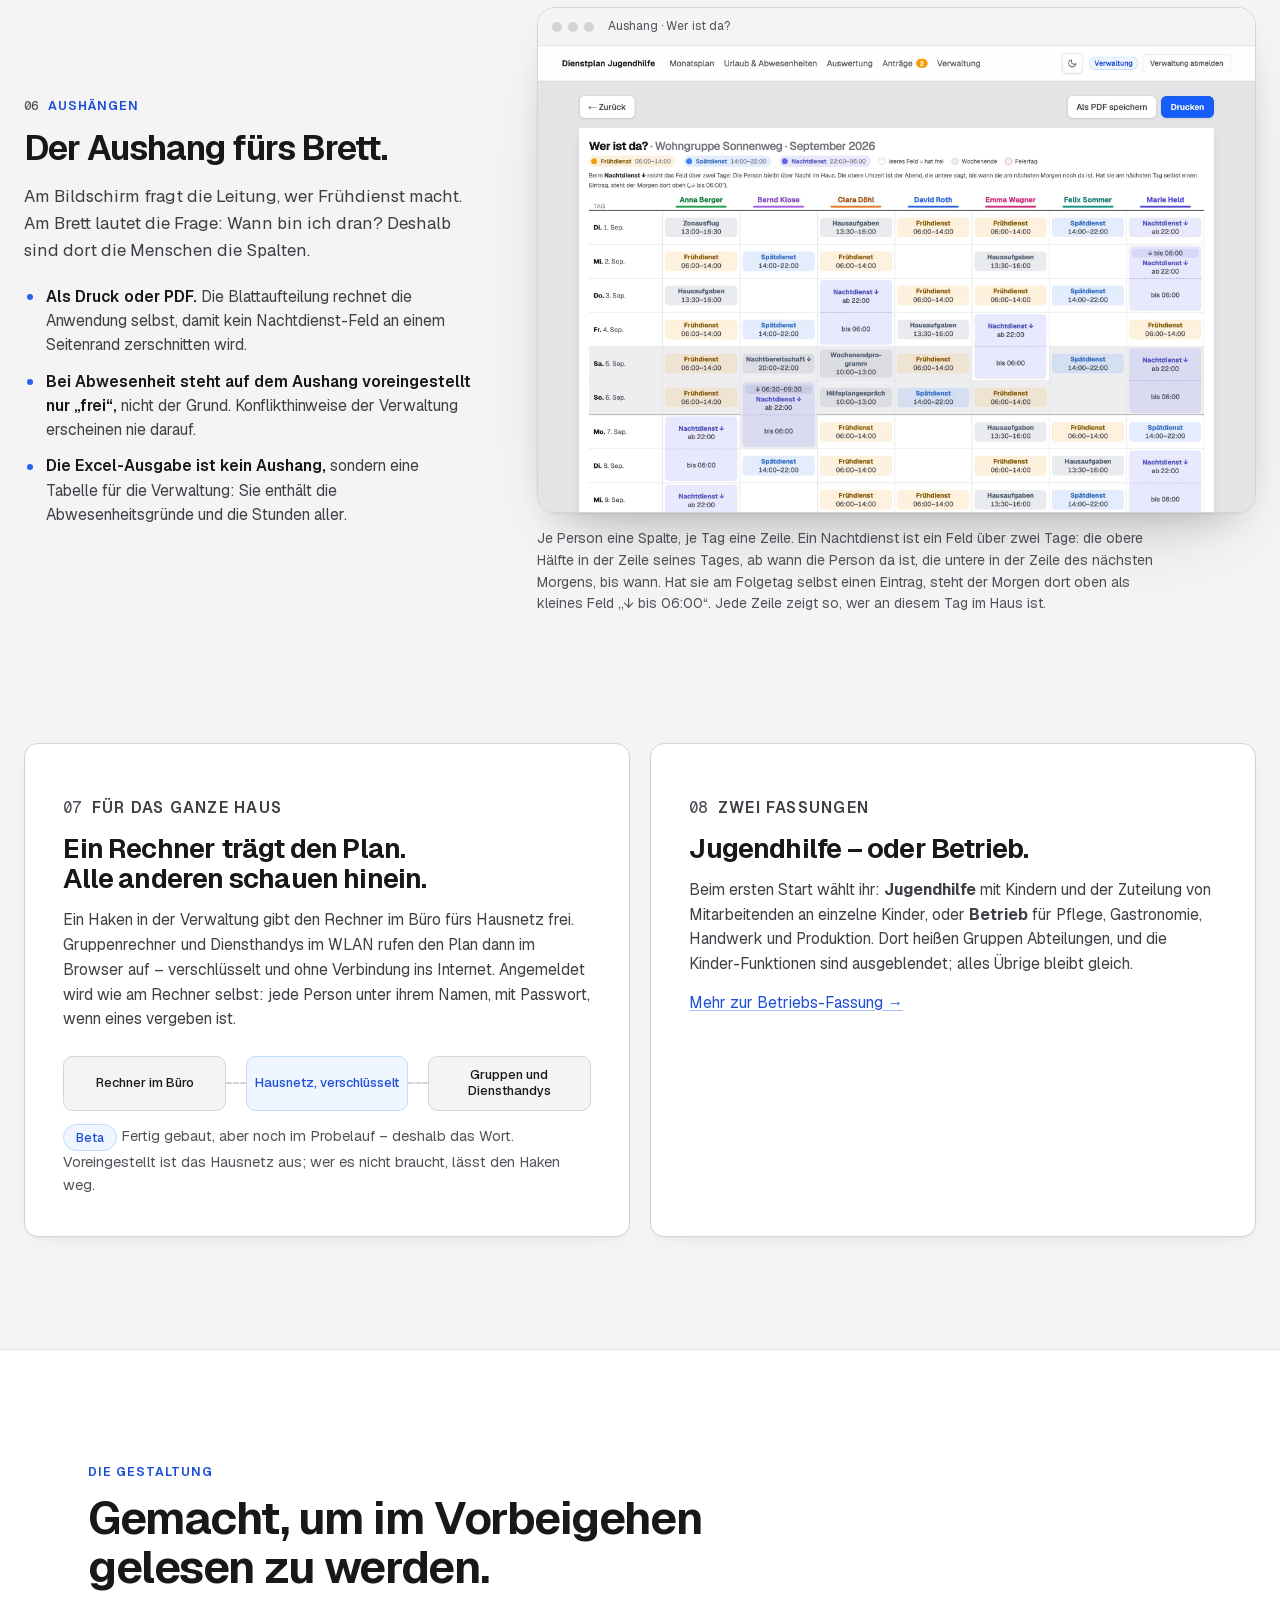
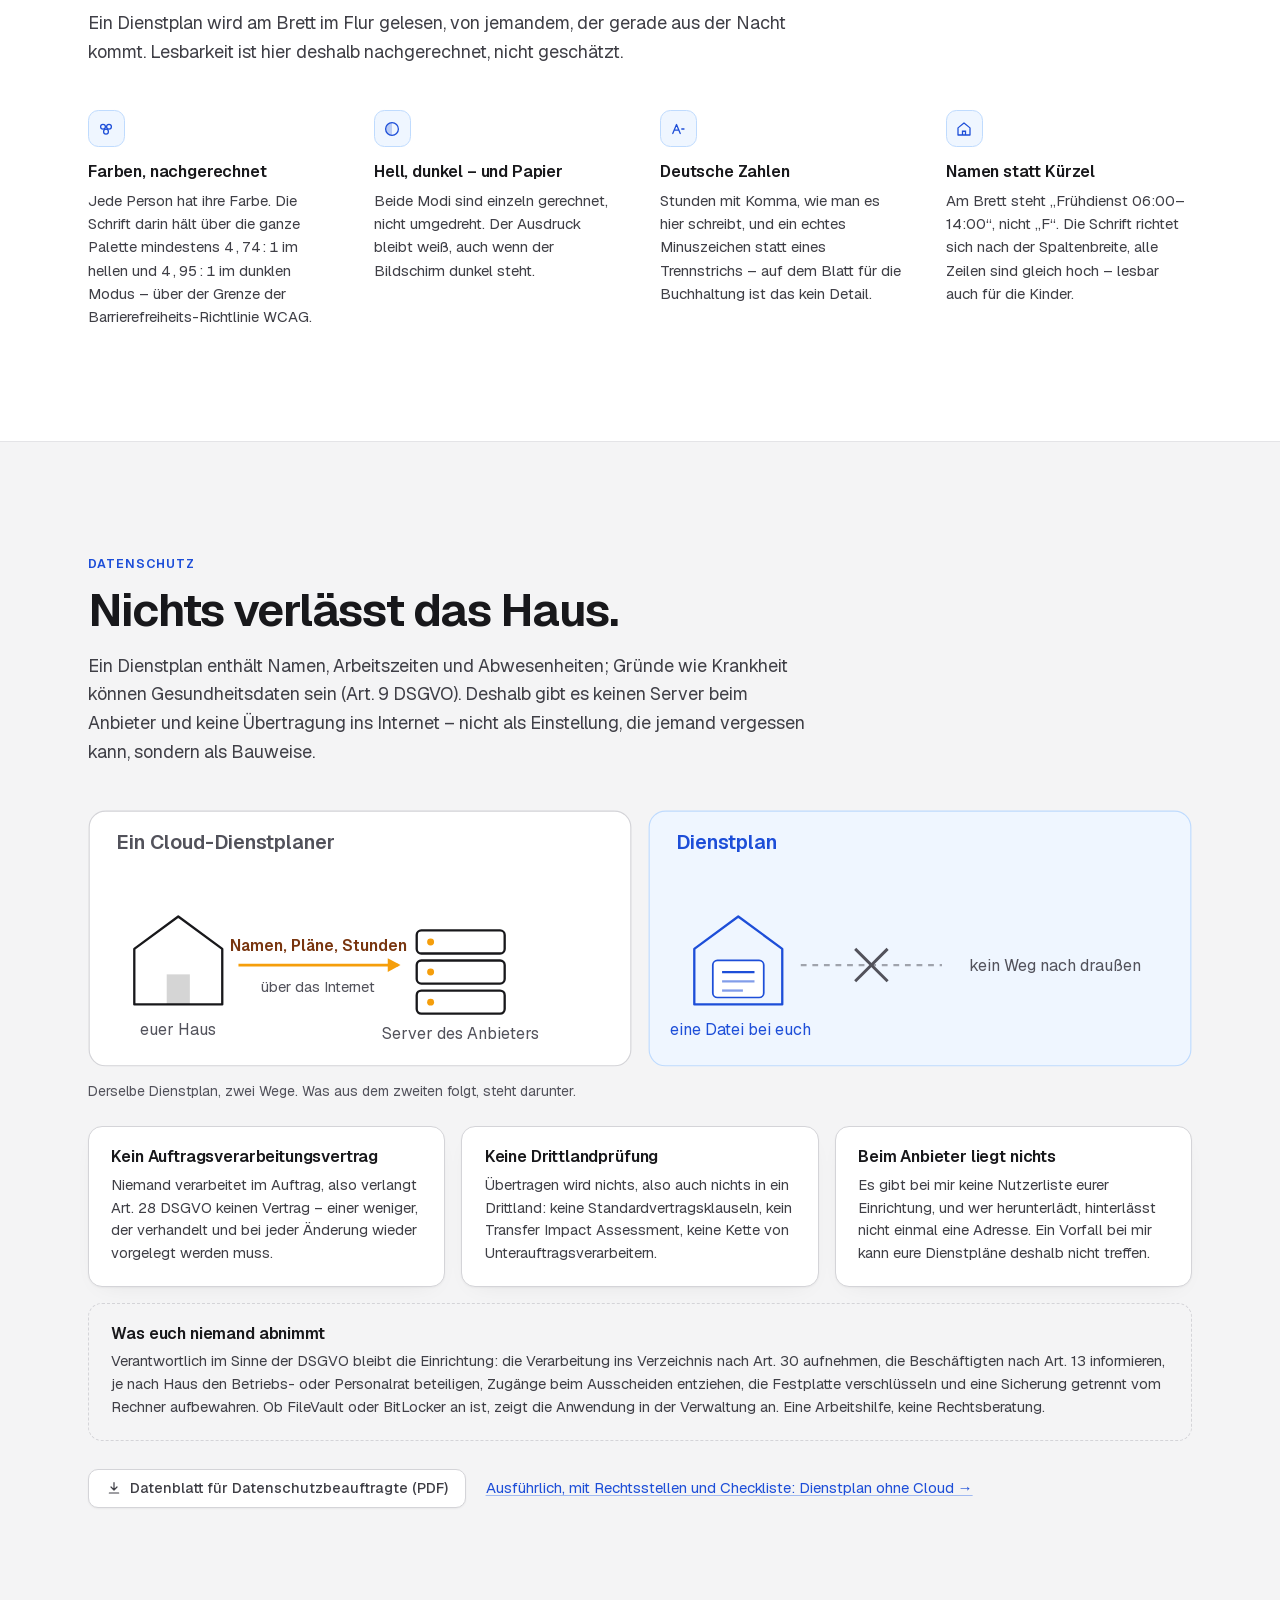
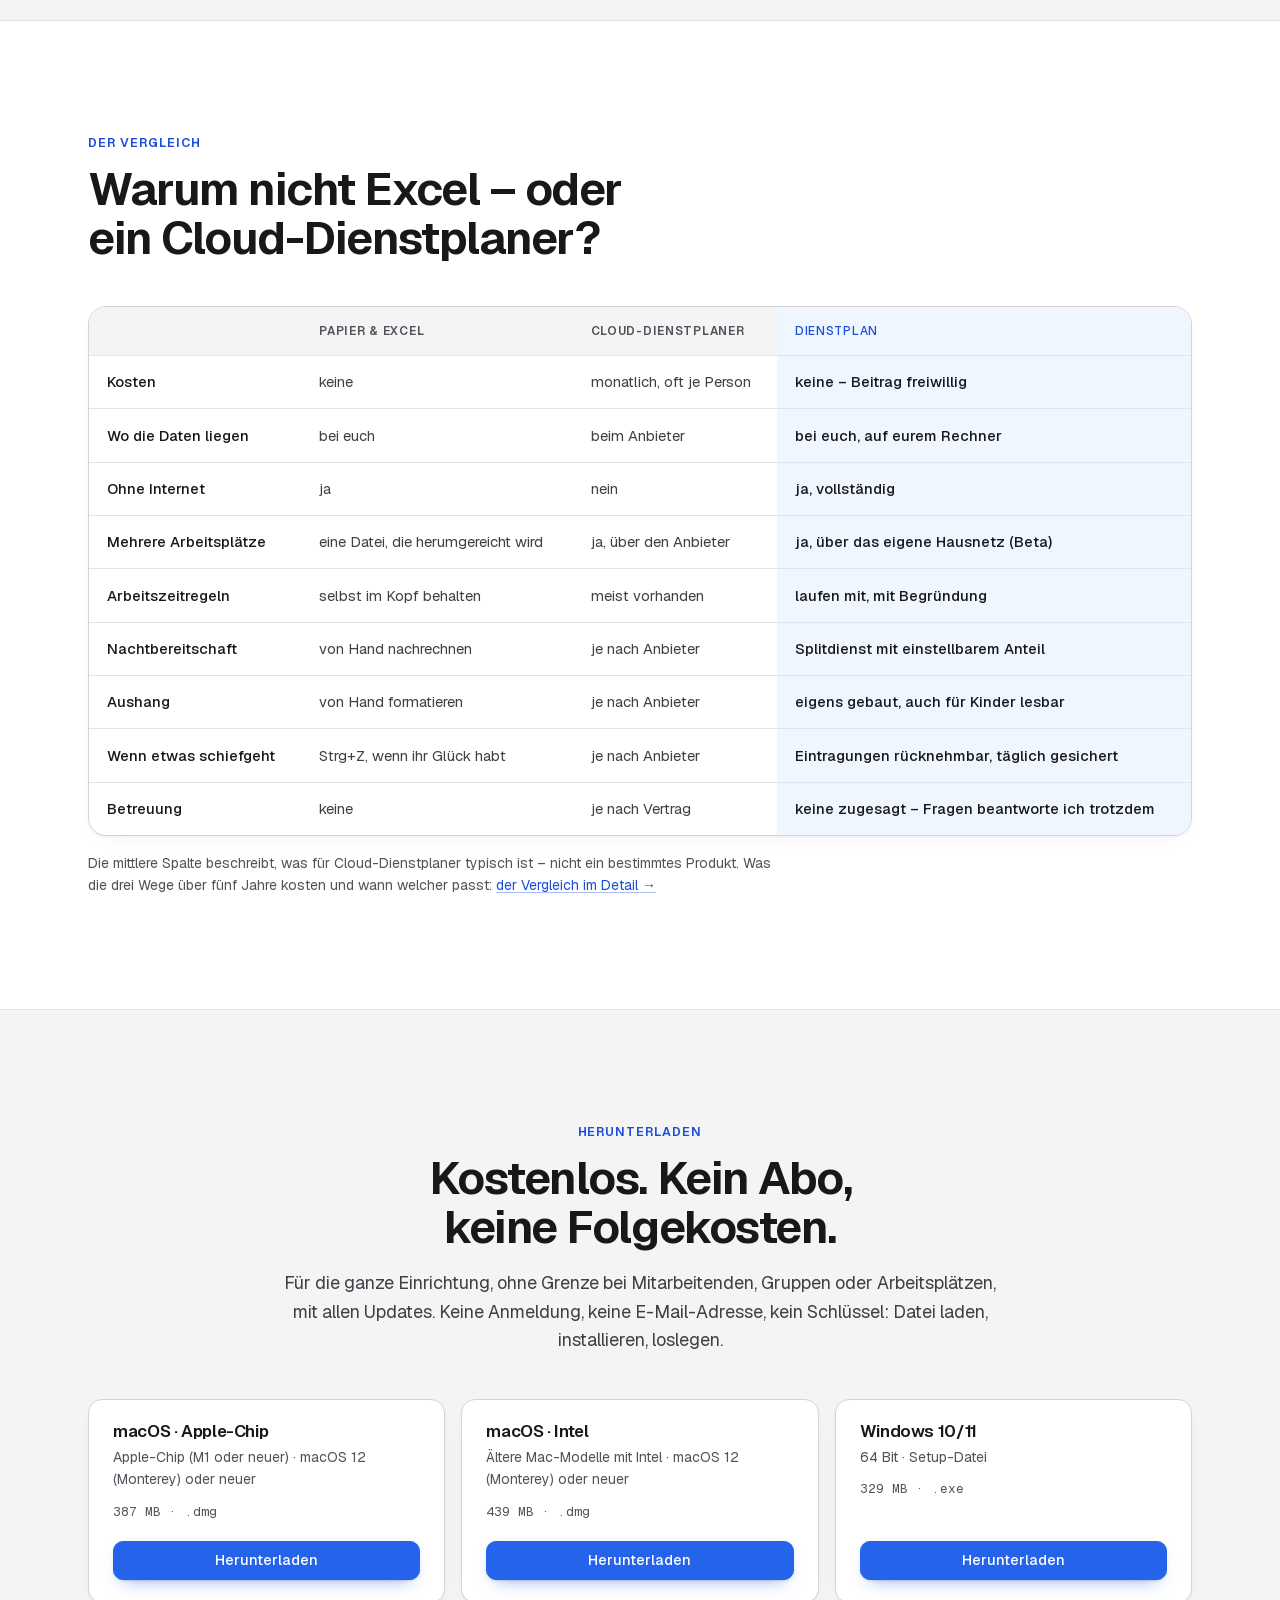
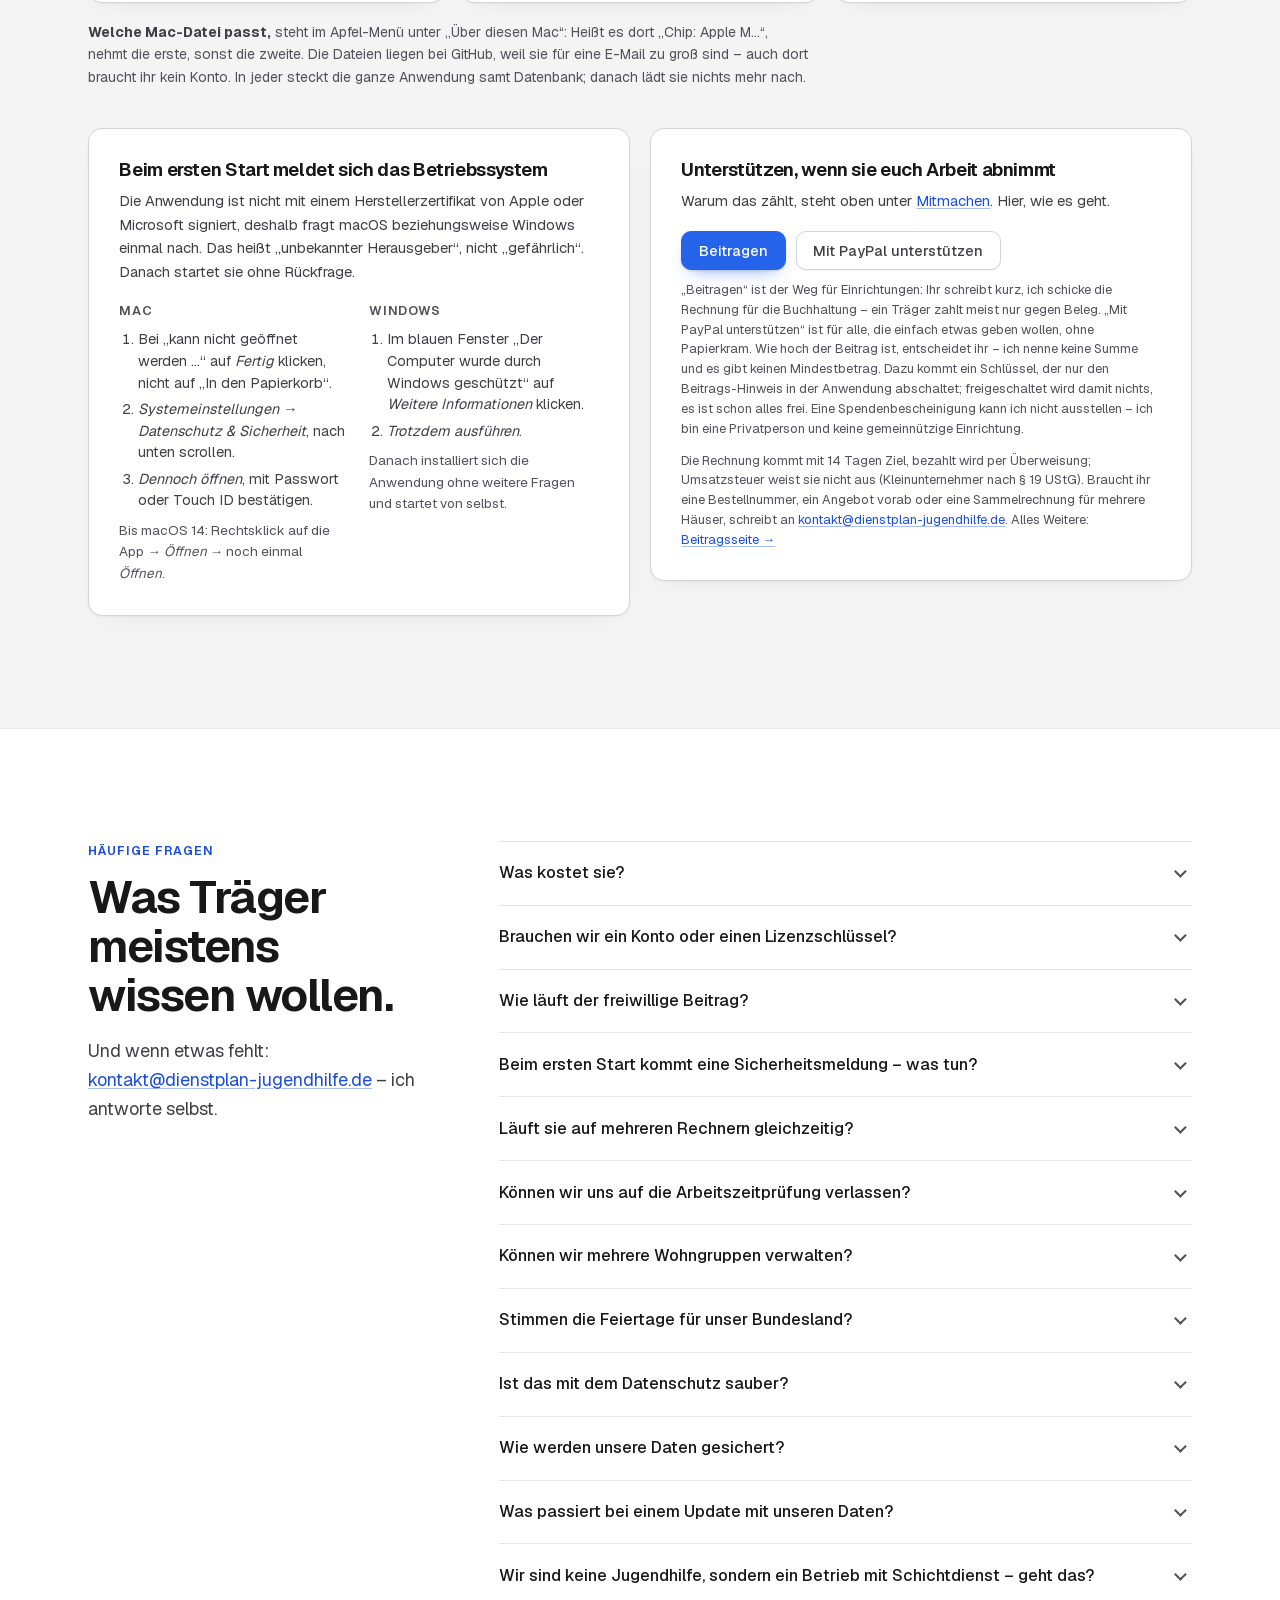
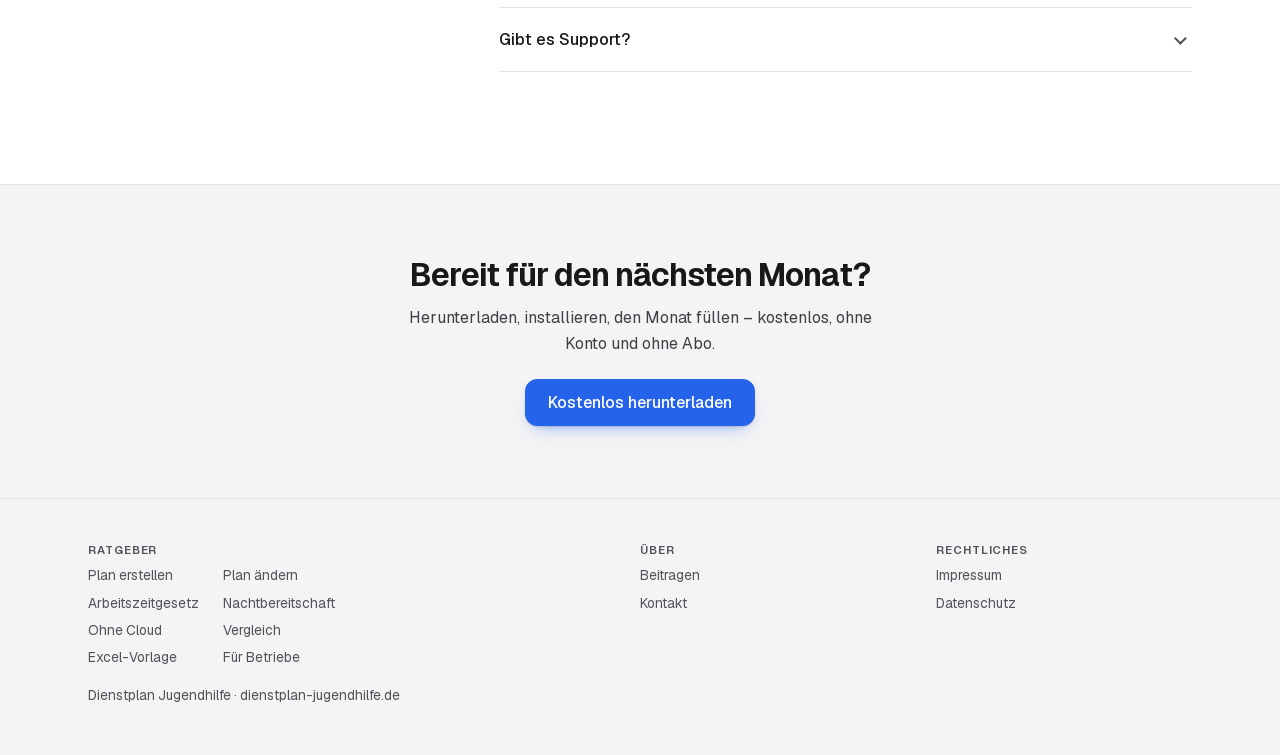
==== commit d6055ea5: "Homepage aktualisiert" ====
--- a/index.html
+++ b/index.html
@@ -103,7 +103,7 @@
      "name": "Beim ersten Start kommt eine Sicherheitsmeldung – was tun?",
      "acceptedAnswer": {
       "@type": "Answer",
-      "text": "Das ist normal und kein Fehler: macOS und Windows fragen bei Software ohne kostenpflichtiges Herstellerzertifikat einmal nach. Wie ihr weiterkommt, steht Schritt für Schritt beim Herunterladen."
+      "text": "Das ist normal und kein Fehler: macOS und Windows fragen bei Software ohne Herstellerzertifikat von Apple oder Microsoft einmal nach. Wie ihr weiterkommt, steht Schritt für Schritt beim Herunterladen."
      }
     },
     {
@@ -973,7 +973,7 @@
       <div class="zwei-karten">
         <div class="karte erster-start auftritt" id="erster-start">
           <h3>Beim ersten Start meldet sich das Betriebssystem</h3>
-          <p>Die Anwendung ist nicht mit einem kostenpflichtigen Herstellerzertifikat signiert,
+          <p>Die Anwendung ist nicht mit einem Herstellerzertifikat von Apple oder Microsoft signiert,
             deshalb fragt macOS beziehungsweise Windows einmal nach. Das heißt „unbekannter
             Herausgeber“, nicht „gefährlich“. Danach startet sie ohne Rückfrage.</p>
           <div class="schritte-zwei">
@@ -1045,7 +1045,7 @@
         </details>
         <details>
           <summary>Beim ersten Start kommt eine Sicherheitsmeldung – was tun?</summary>
-          <div class="antwort">Das ist normal und kein Fehler: macOS und Windows fragen bei Software ohne kostenpflichtiges Herstellerzertifikat einmal nach. Wie ihr weiterkommt, steht Schritt für Schritt <a href="#erster-start">beim Herunterladen</a>.</div>
+          <div class="antwort">Das ist normal und kein Fehler: macOS und Windows fragen bei Software ohne Herstellerzertifikat von Apple oder Microsoft einmal nach. Wie ihr weiterkommt, steht Schritt für Schritt <a href="#erster-start">beim Herunterladen</a>.</div>
         </details>
         <details>
           <summary>Läuft sie auf mehreren Rechnern gleichzeitig?</summary>
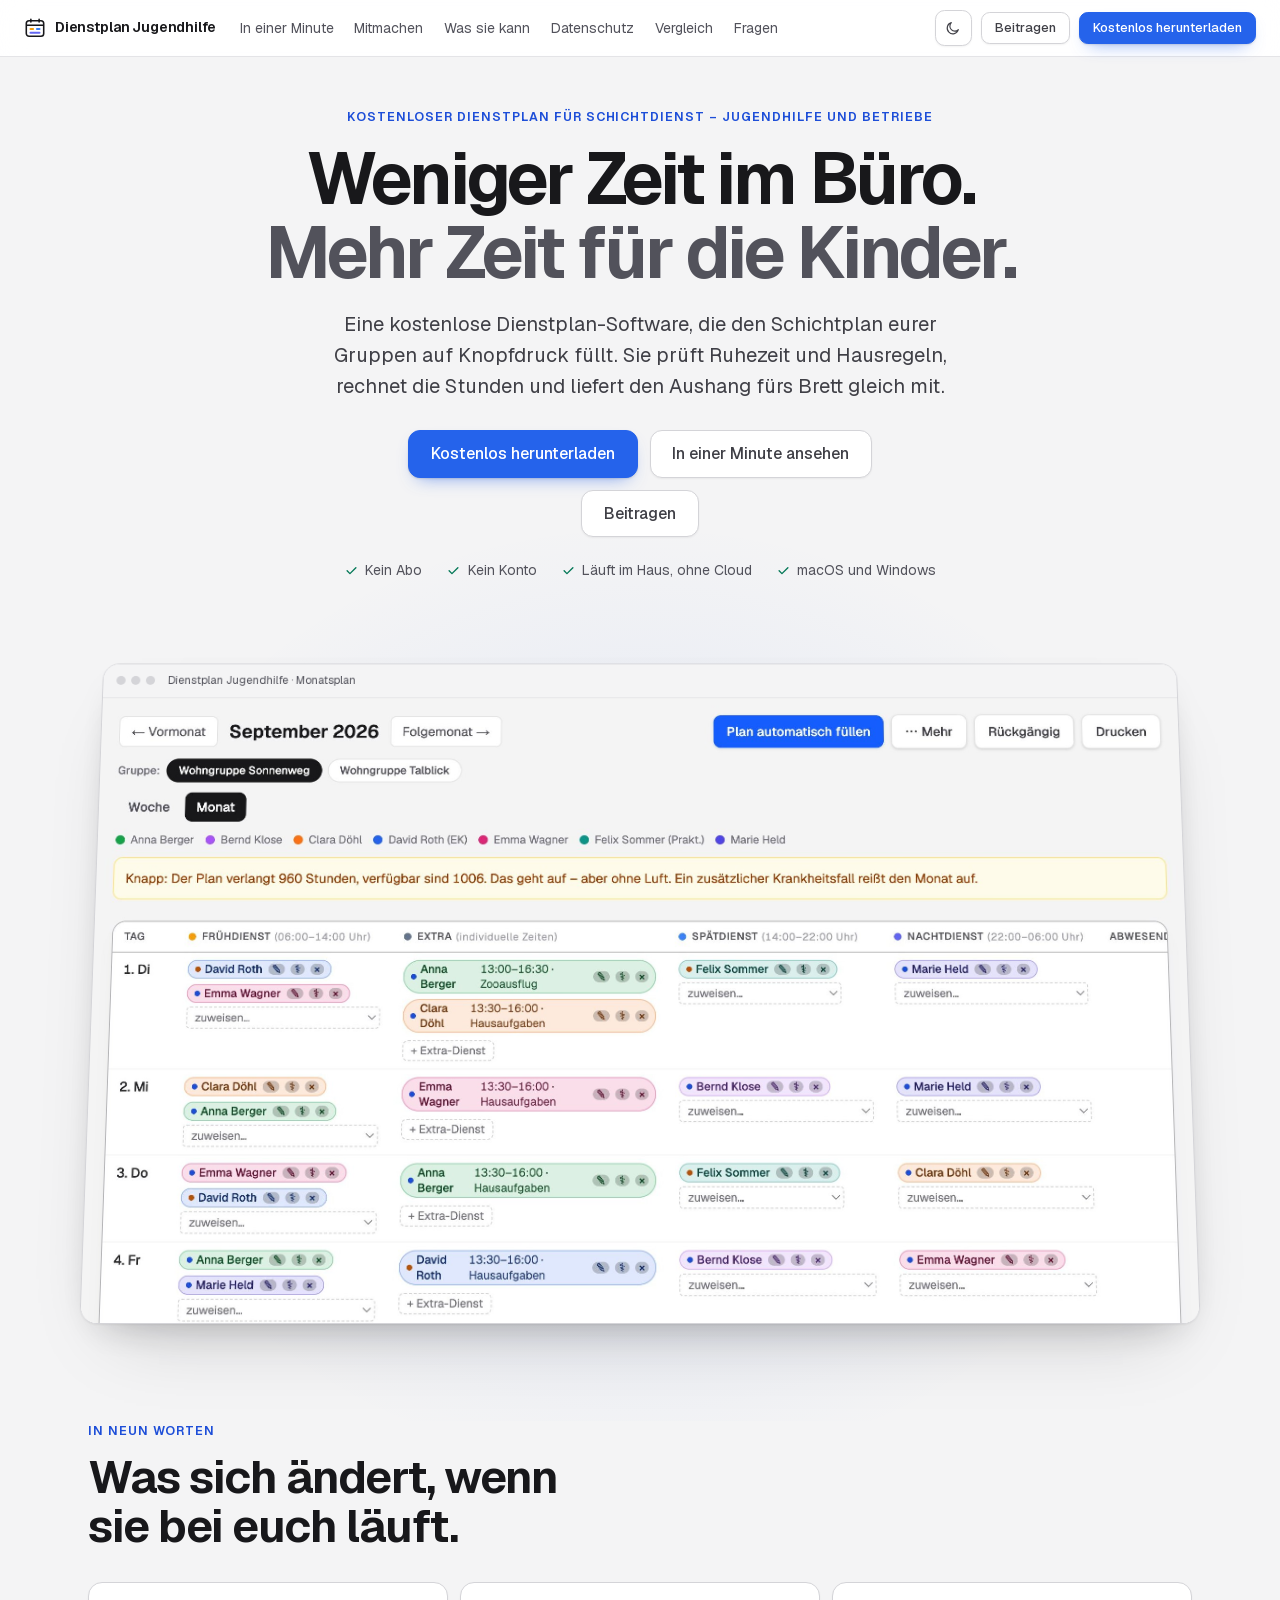
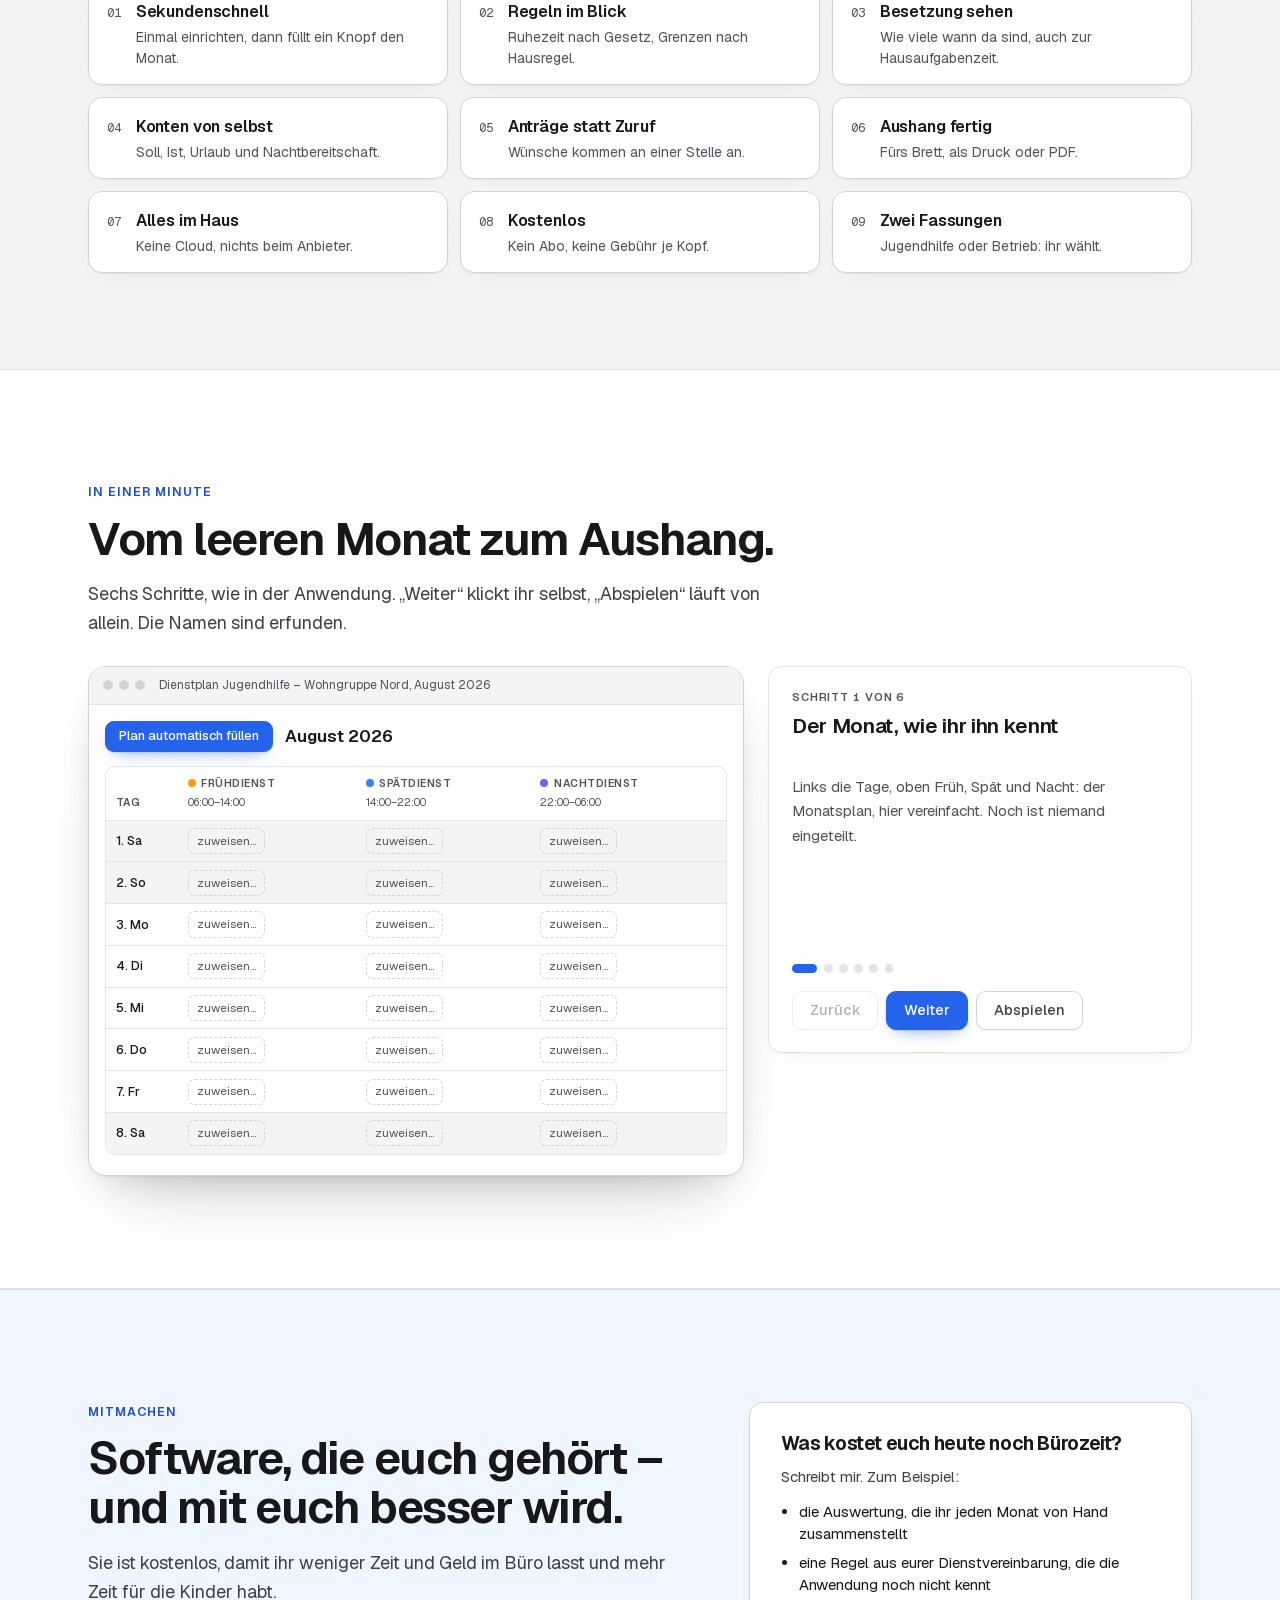
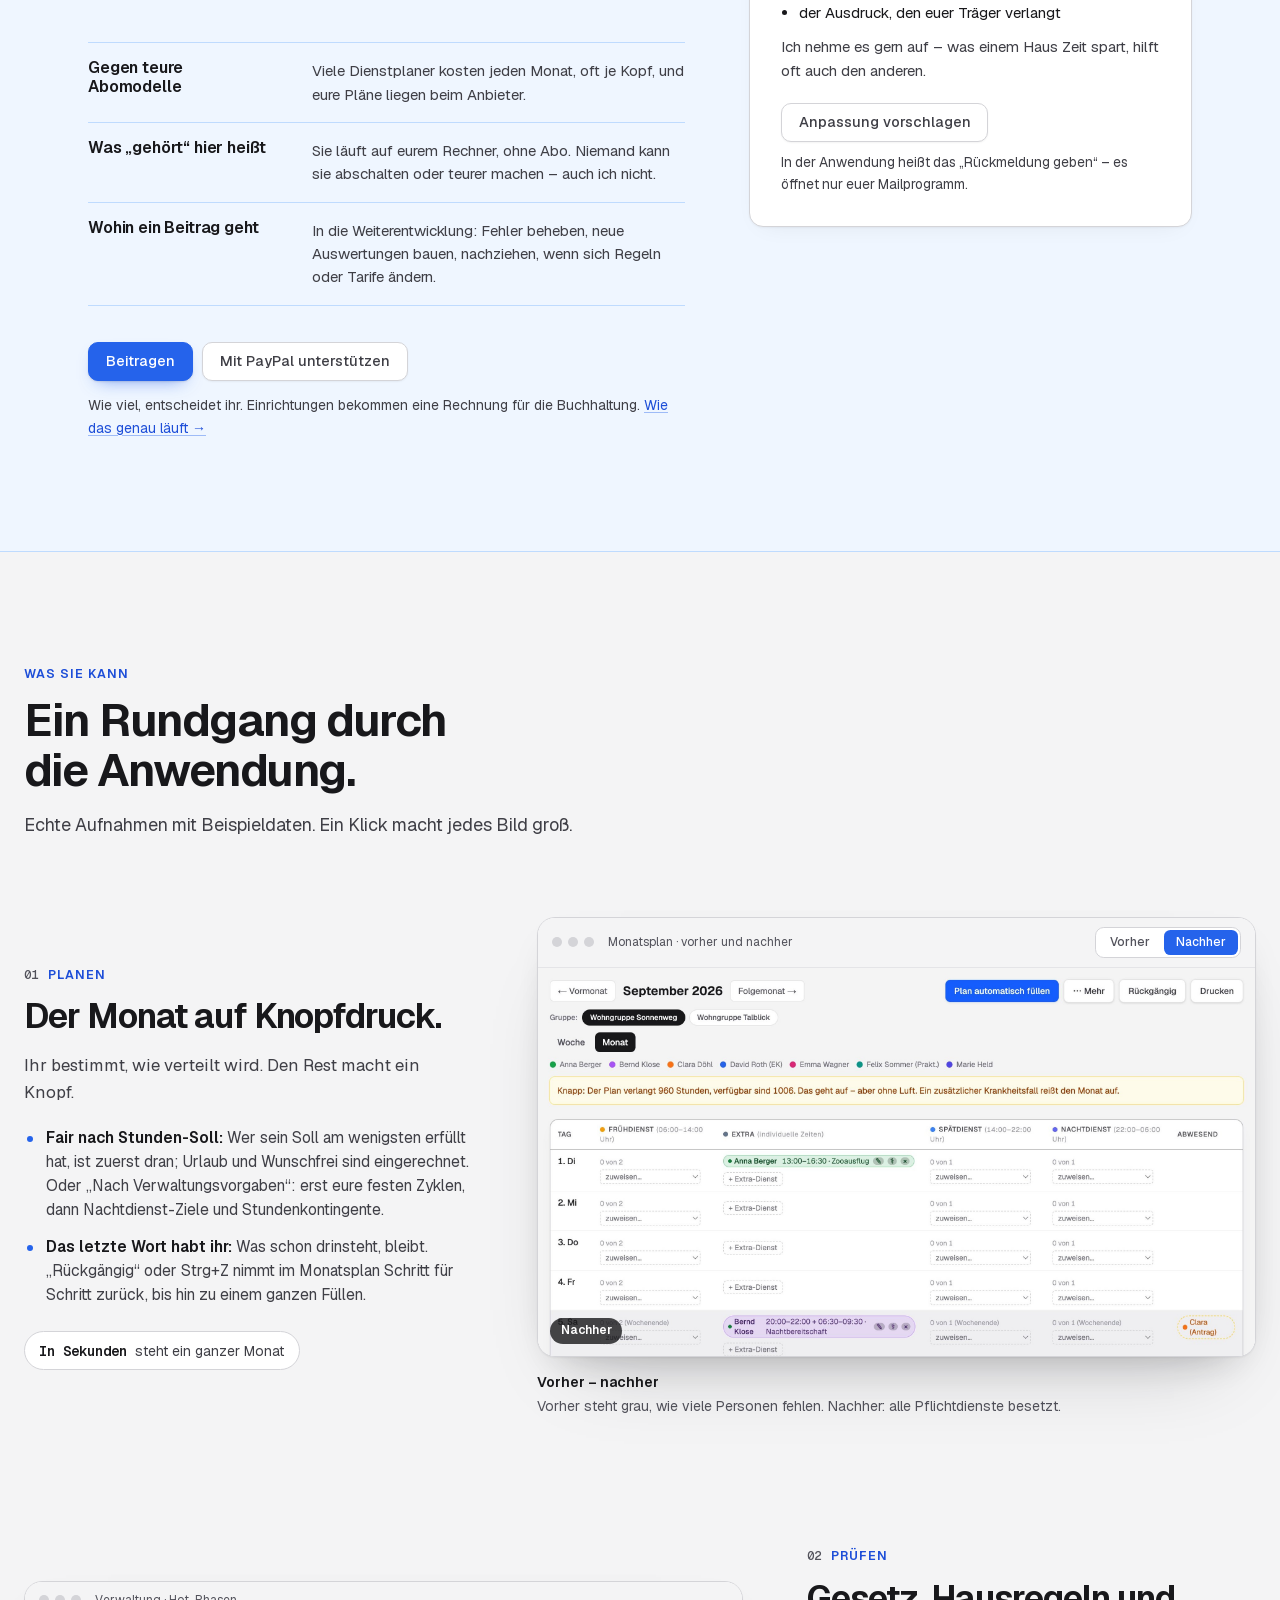
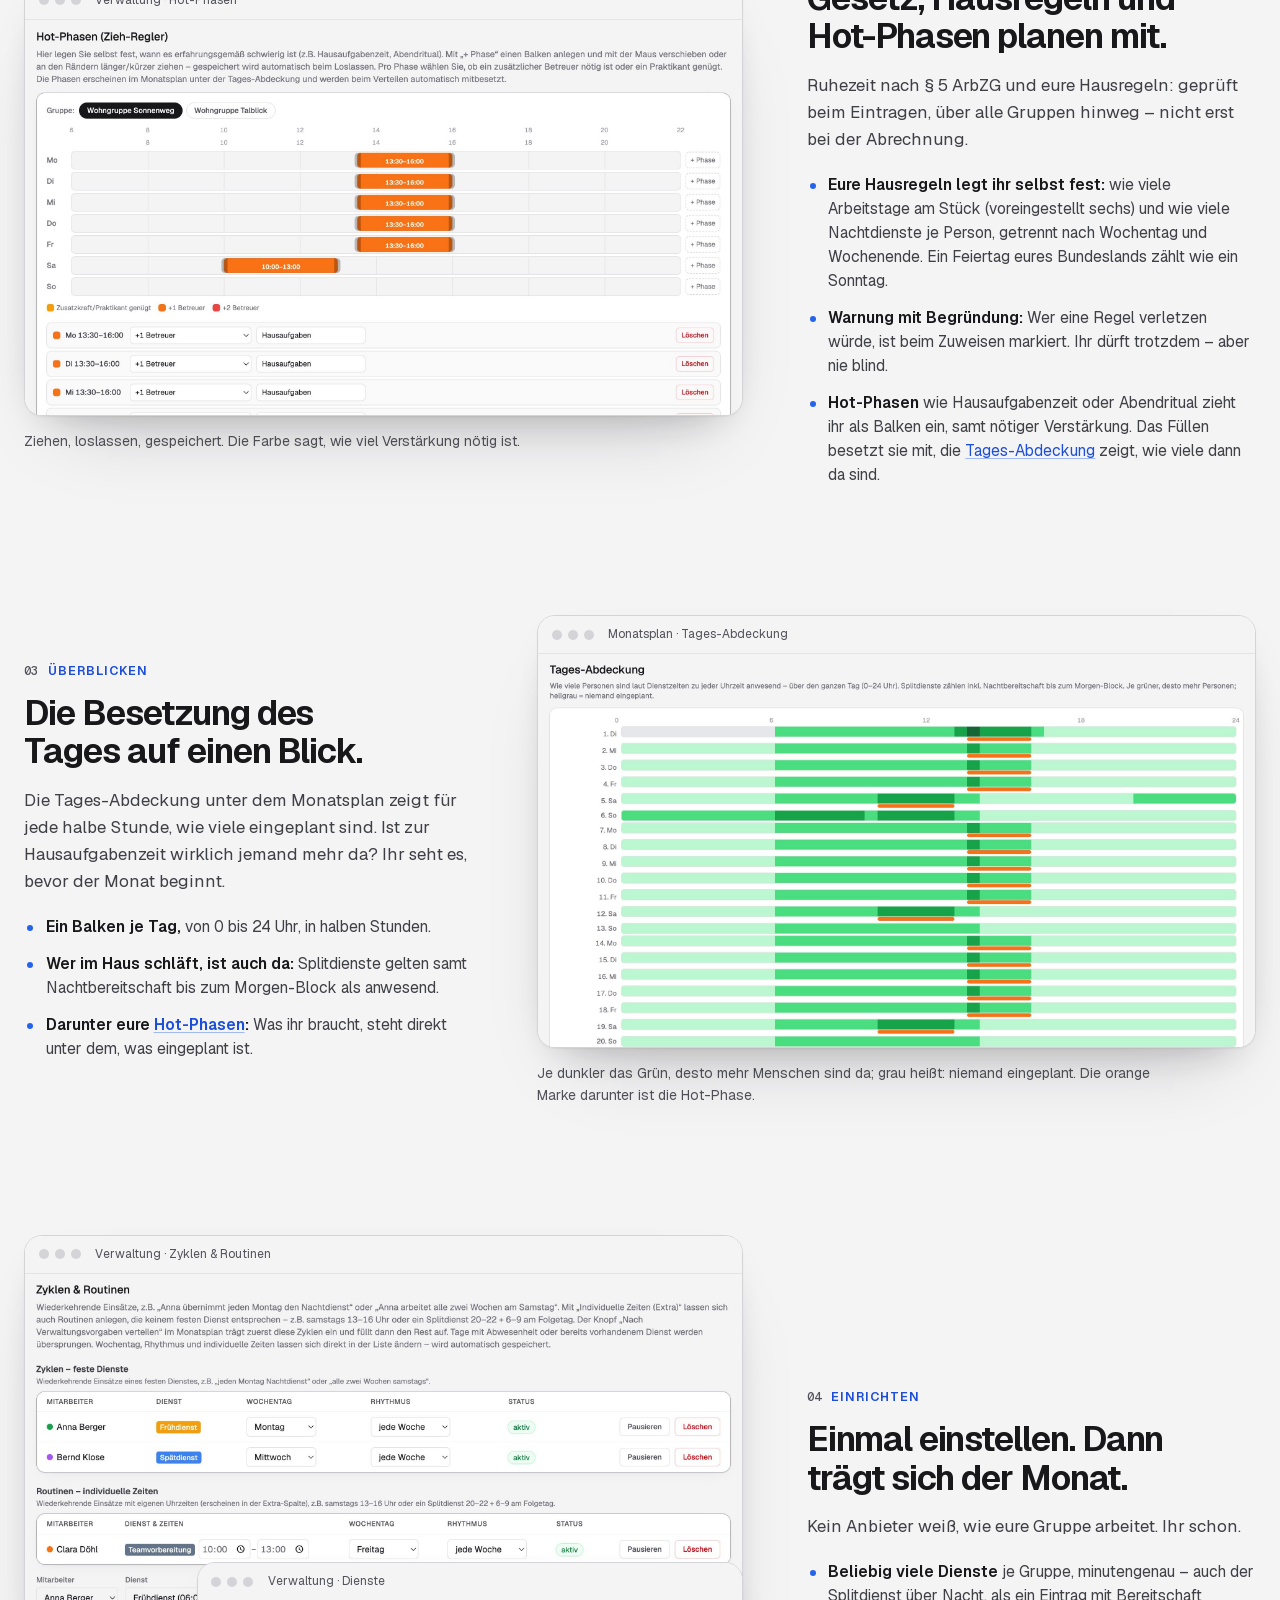
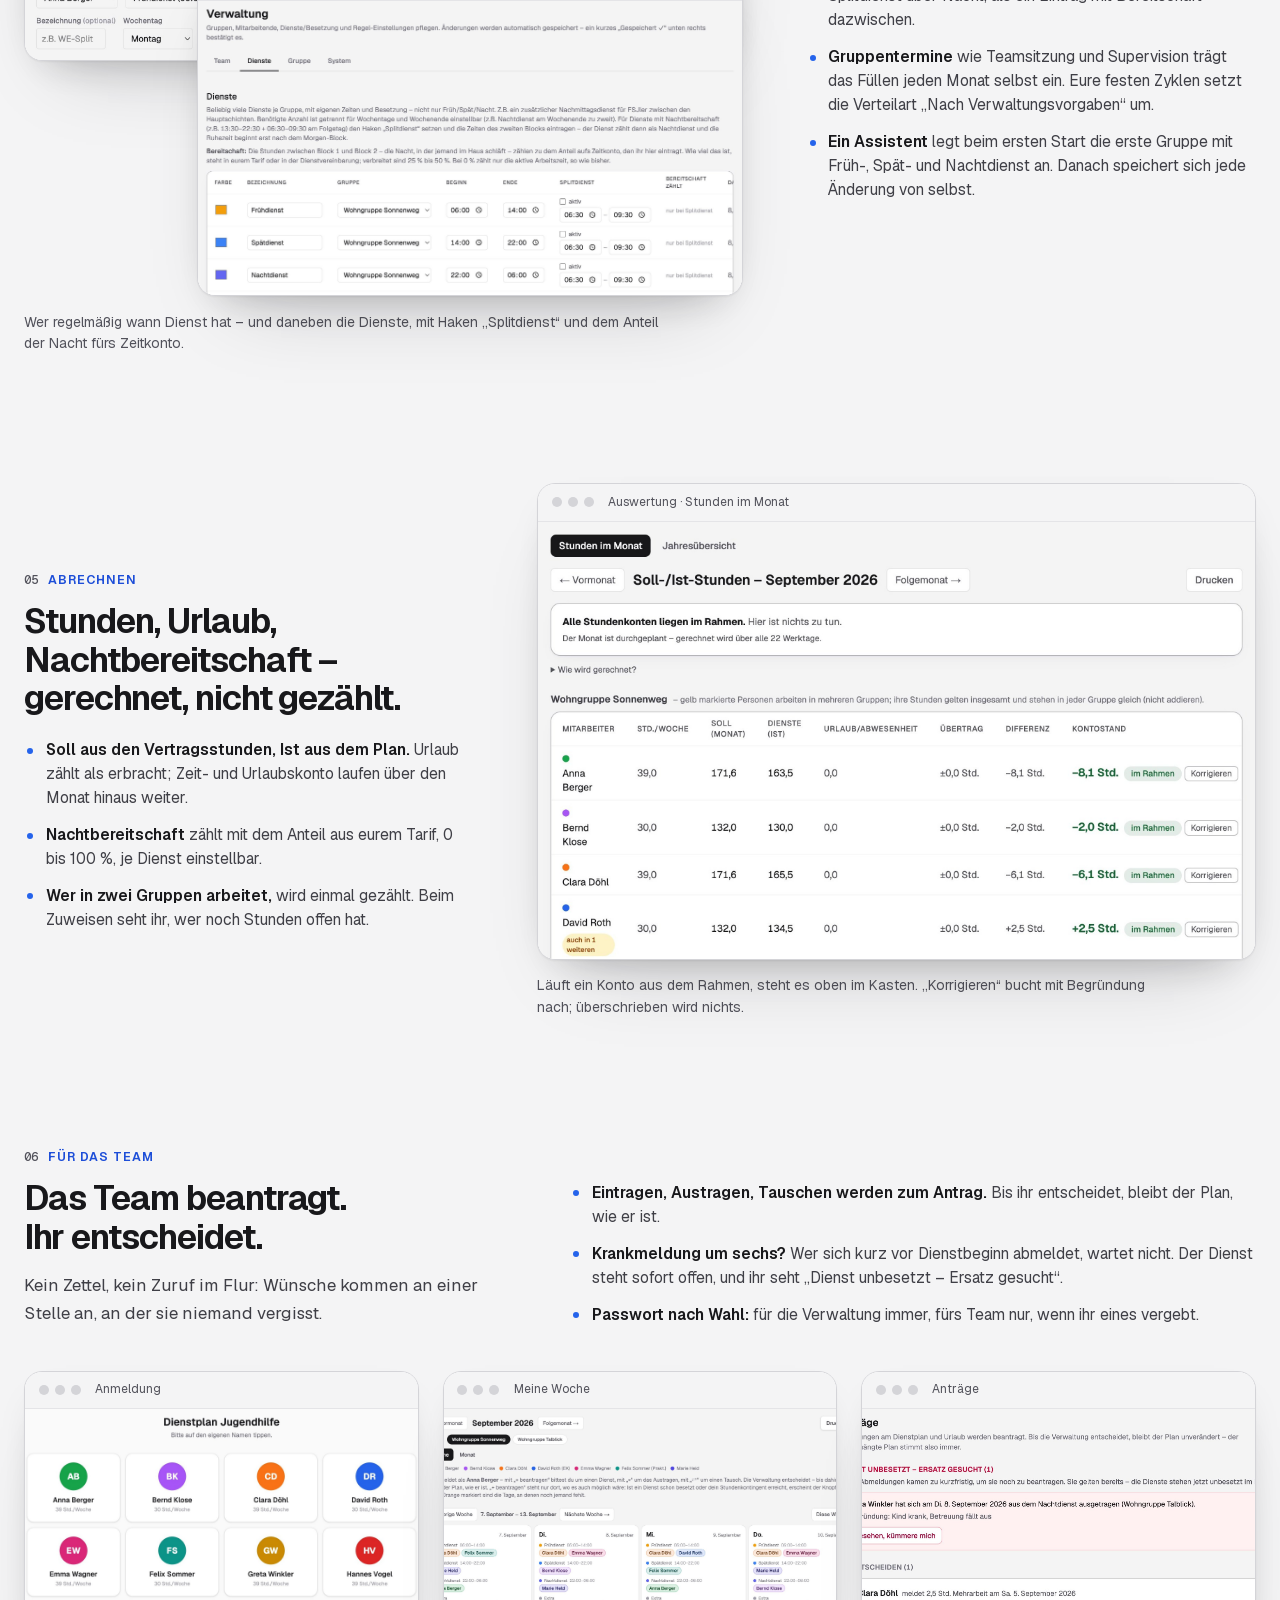
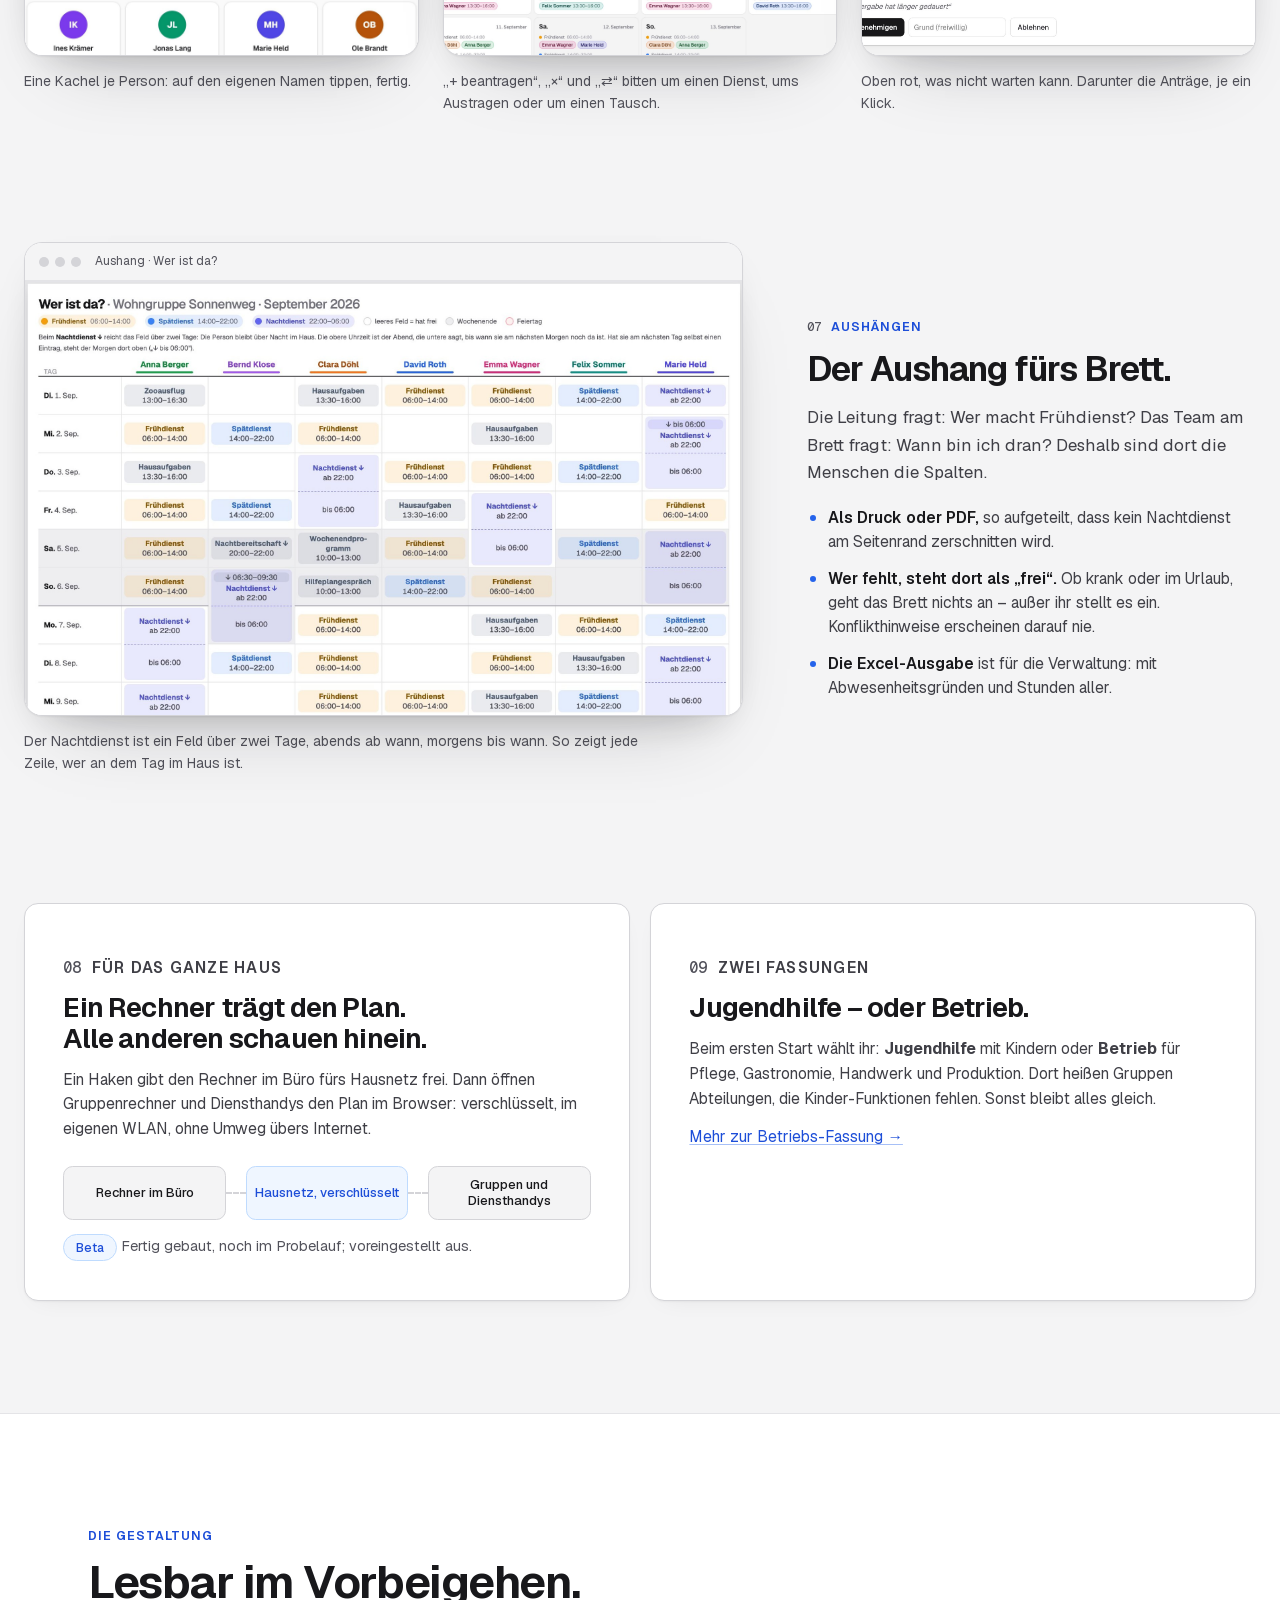
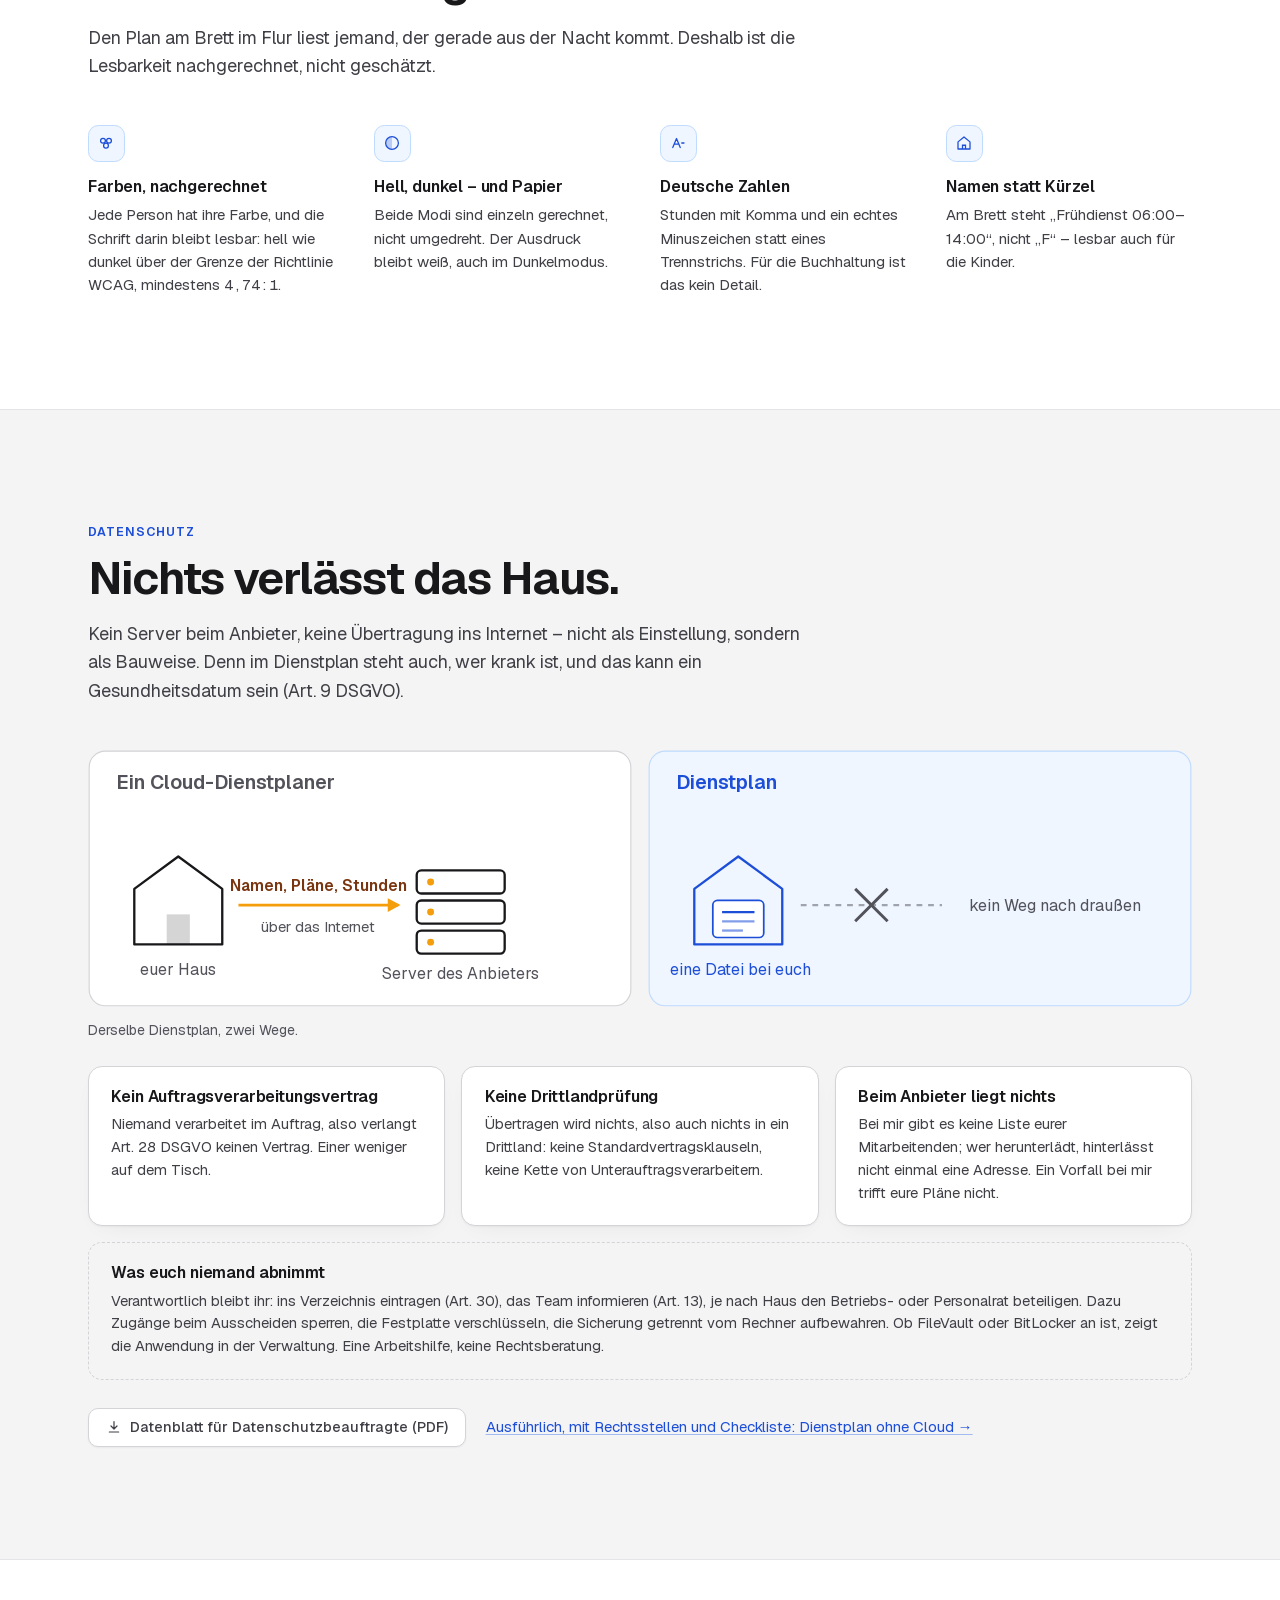
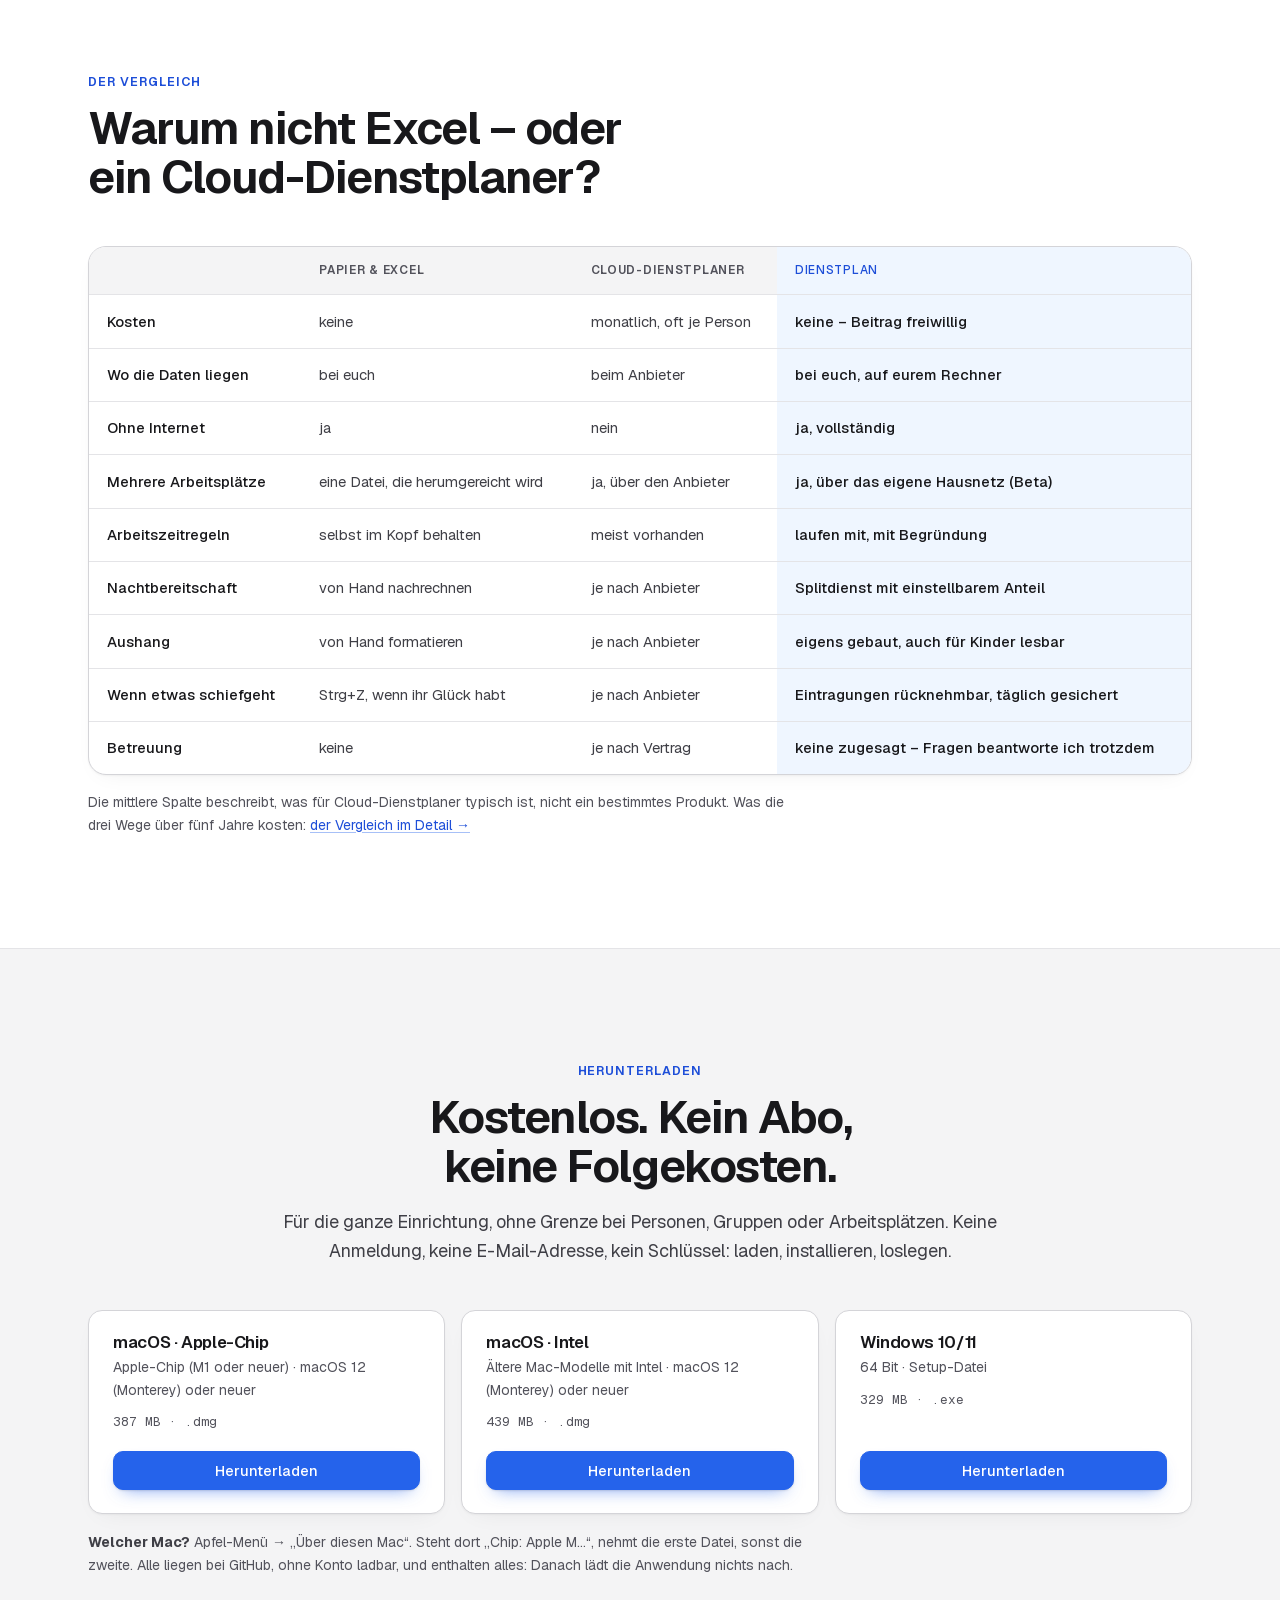
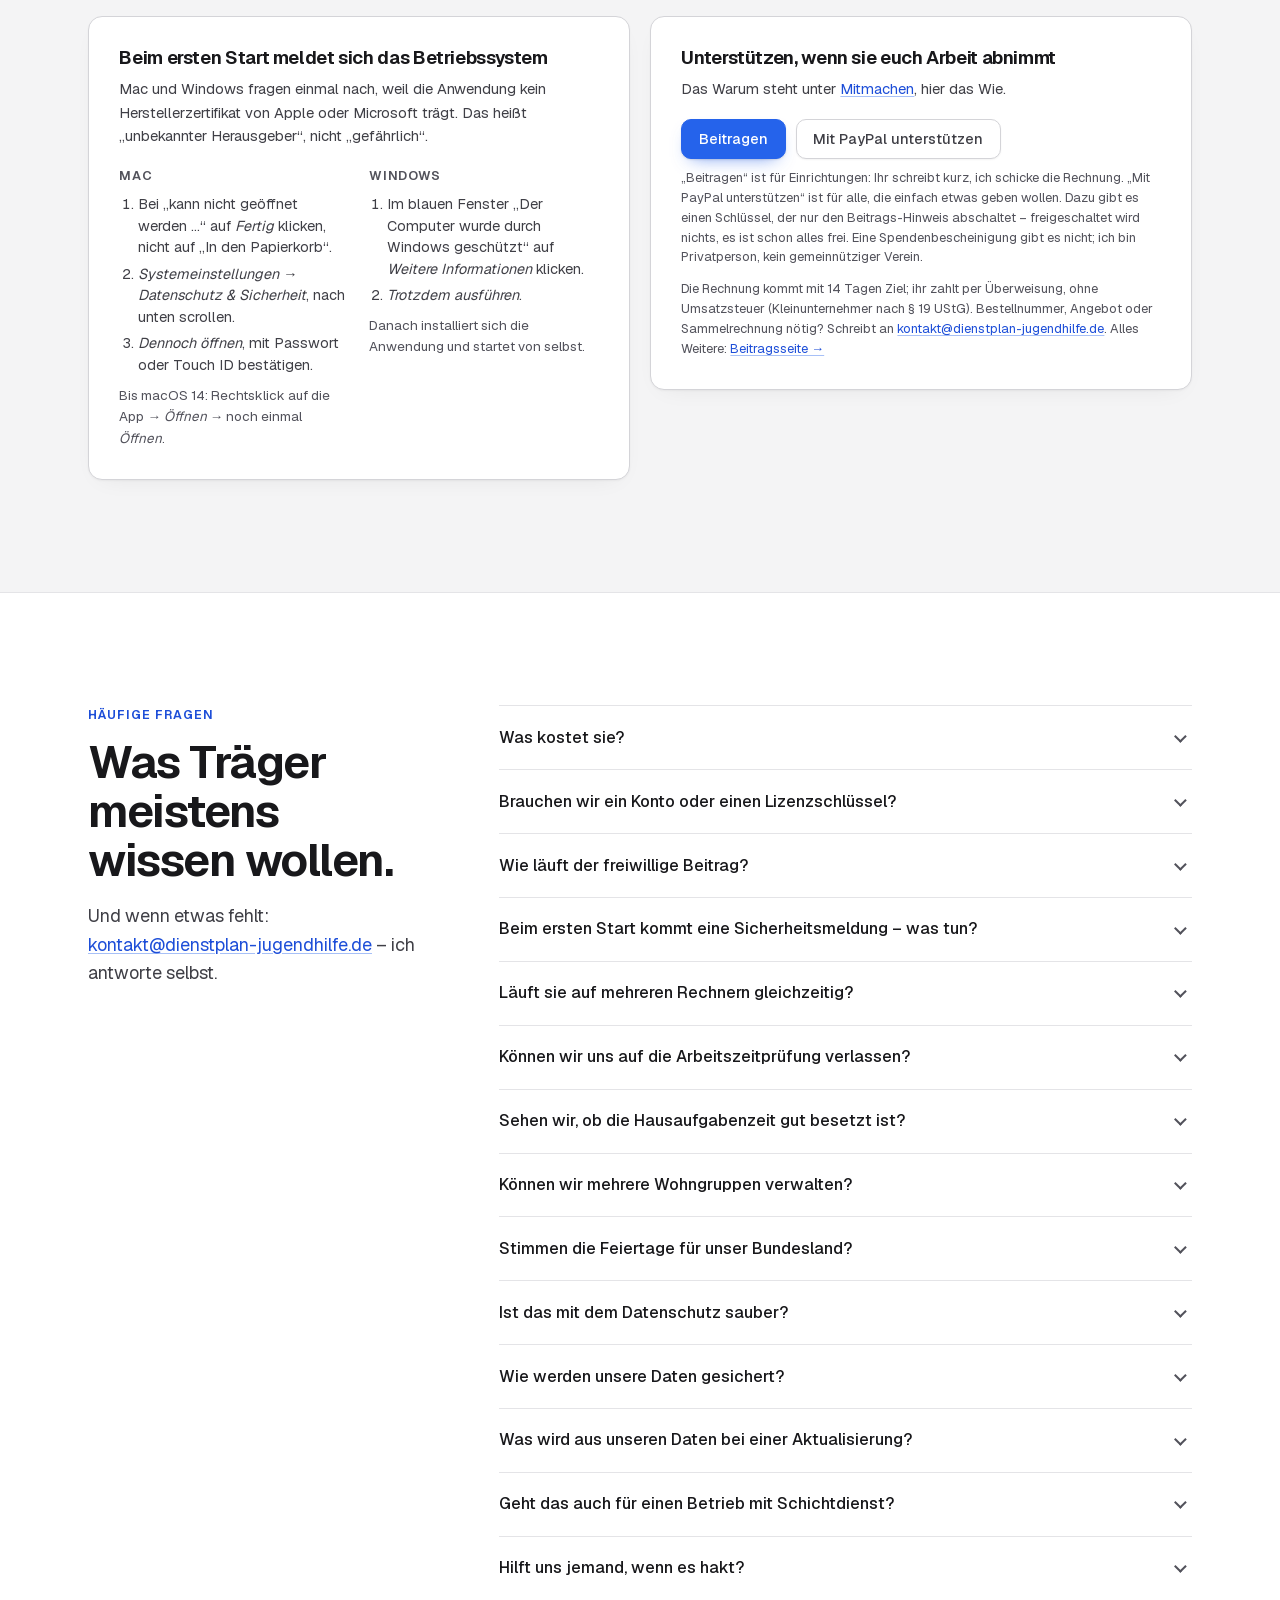
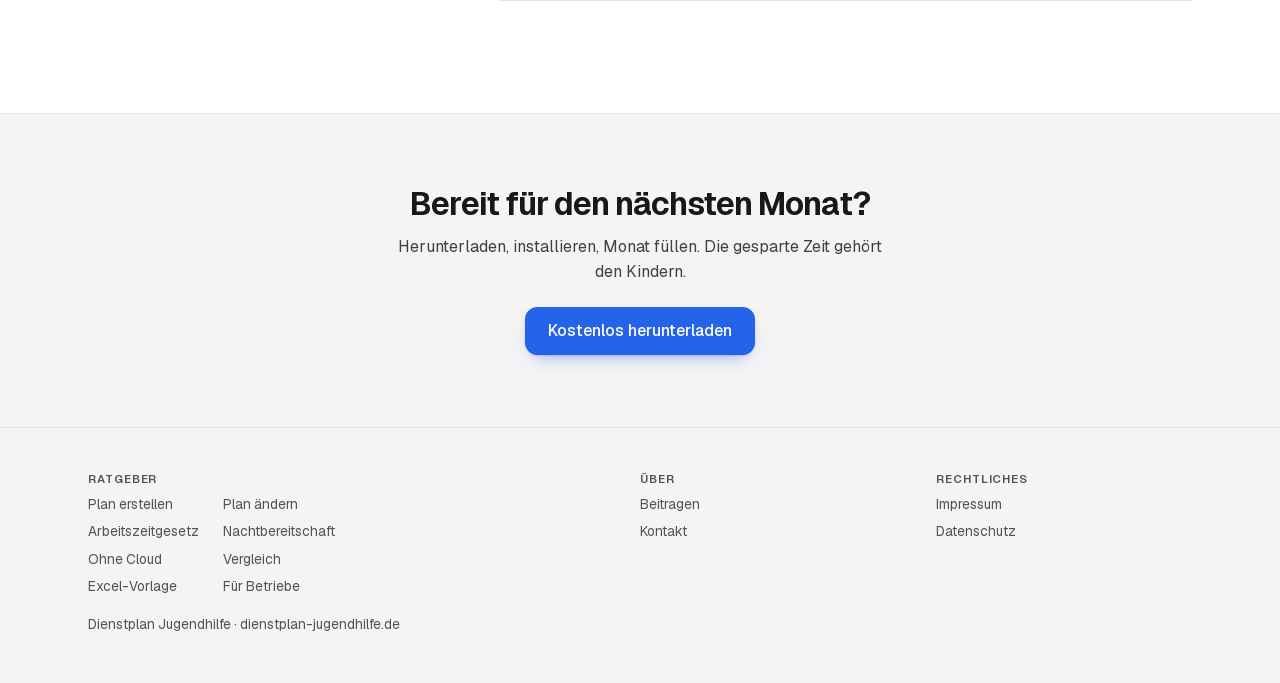
==== commit 3a136cf6: "Homepage aktualisiert" ====
--- a/index.html
+++ b/index.html
@@ -79,7 +79,7 @@
      "name": "Was kostet sie?",
      "acceptedAnswer": {
       "@type": "Answer",
-      "text": "Nichts – für die ganze Einrichtung, ohne Grenze bei Personen, Gruppen oder Arbeitsplätzen, mit allen Updates. Es gibt kein Abo und keine größere Fassung, die mehr könnte. Zum Herunterladen"
+      "text": "Nichts – für die ganze Einrichtung und jede Aktualisierung. Eine größere Fassung, die mehr könnte, gibt es nicht. Zum Herunterladen"
      }
     },
     {
@@ -87,7 +87,7 @@
      "name": "Brauchen wir ein Konto oder einen Lizenzschlüssel?",
      "acceptedAnswer": {
       "@type": "Answer",
-      "text": "Nein. Herunterladen und benutzen geht ohne Anmeldung, ohne E-Mail-Adresse und ohne Schlüssel; es gibt keine Testfrist und nichts freizuschalten. Einen Schlüssel bekommt nur, wer etwas beiträgt: Er schaltet allein den Beitrags-Hinweis in der Anwendung ab und wird auf eurem Rechner geprüft, ohne Internet."
+      "text": "Nein: keine Anmeldung, keine Testfrist, nichts freizuschalten. Wer beiträgt, bekommt einen Schlüssel, der nur den Beitrags-Hinweis abschaltet – geprüft auf eurem Rechner, ohne Internet."
      }
     },
     {
@@ -95,7 +95,7 @@
      "name": "Wie läuft der freiwillige Beitrag?",
      "acceptedAnswer": {
       "@type": "Answer",
-      "text": "Einrichtungen bekommen eine Rechnung für die Buchhaltung, Privatleute können per PayPal unterstützen; eine Spendenbescheinigung gibt es nicht. Einzelheiten unter Unterstützen und auf der Beitragsseite."
+      "text": "Einrichtungen bekommen eine Rechnung für die Buchhaltung, Privatleute können per PayPal unterstützen; eine Spendenbescheinigung gibt es nicht. Mehr unter Unterstützen und auf der Beitragsseite."
      }
     },
     {
@@ -103,7 +103,7 @@
      "name": "Beim ersten Start kommt eine Sicherheitsmeldung – was tun?",
      "acceptedAnswer": {
       "@type": "Answer",
-      "text": "Das ist normal und kein Fehler: macOS und Windows fragen bei Software ohne Herstellerzertifikat von Apple oder Microsoft einmal nach. Wie ihr weiterkommt, steht Schritt für Schritt beim Herunterladen."
+      "text": "Normal, kein Fehler: macOS und Windows fragen bei Software ohne Herstellerzertifikat einmal nach. So kommt ihr weiter"
      }
     },
     {
@@ -111,7 +111,7 @@
      "name": "Läuft sie auf mehreren Rechnern gleichzeitig?",
      "acceptedAnswer": {
       "@type": "Answer",
-      "text": "Ja, als Beta: Ein Rechner im Haus trägt die Daten, die anderen Arbeitsplätze und Diensthandys rufen den Plan über das Hausnetz im Browser auf. Mehr zum Hausnetz"
+      "text": "Ja, als Beta: Ein Rechner trägt die Daten, die anderen öffnen den Plan über das Hausnetz im Browser. Mehr zum Hausnetz"
      }
     },
     {
@@ -119,7 +119,15 @@
      "name": "Können wir uns auf die Arbeitszeitprüfung verlassen?",
      "acceptedAnswer": {
       "@type": "Answer",
-      "text": "Sie ist eine Hilfe, keine Rechtsberatung. Geprüft werden die Ruhezeit nach § 5 ArbZG und eure eigenen Hausregeln, und nur das, was ihr eintragt; Tarifverträge, Dienstvereinbarungen und Sonderfälle kennt kein Programm vollständig. Die Verantwortung für den Plan bleibt bei euch. Was genau geprüft wird"
+      "text": "Als Hilfe, nicht als Rechtsberatung. Sie prüft, was ihr eintragt, gegen § 5 ArbZG und eure Hausregeln. Was euer Tarifvertrag oder eure Dienstvereinbarung darüber hinaus verlangt, prüft sie nicht; die Verantwortung bleibt bei euch. Was genau geprüft wird"
+     }
+    },
+    {
+     "@type": "Question",
+     "name": "Sehen wir, ob die Hausaufgabenzeit gut besetzt ist?",
+     "acceptedAnswer": {
+      "@type": "Answer",
+      "text": "Ja. Die Tages-Abdeckung unter dem Monatsplan zeigt je halbe Stunde, wie viele eingeplant sind; eure Hot-Phasen wie die Hausaufgabenzeit stehen direkt darunter. So sieht das aus"
      }
     },
     {
@@ -127,7 +135,7 @@
      "name": "Können wir mehrere Wohngruppen verwalten?",
      "acceptedAnswer": {
       "@type": "Answer",
-      "text": "Ja, beliebig viele, jede mit eigenen Diensten, Kindern und Zeiten. Mitarbeitende lassen sich mehreren Gruppen anteilig zuordnen; Ruhezeiten werden über alle Gruppen hinweg geprüft. Eine Installation trägt dabei einen Träger."
+      "text": "Ja, beliebig viele, jede mit eigenen Diensten, Kindern und Zeiten; Mitarbeitende können anteilig in mehreren arbeiten. Eine Installation trägt einen Träger."
      }
     },
     {
@@ -135,7 +143,7 @@
      "name": "Stimmen die Feiertage für unser Bundesland?",
      "acceptedAnswer": {
       "@type": "Answer",
-      "text": "Ja. Alle 16 Bundesländer sind hinterlegt, mit den beweglichen Tagen und den Sonderfällen: Buß- und Bettag in Sachsen, Weltkindertag in Thüringen, Frauentag in Berlin und Mecklenburg-Vorpommern. Für Tage, die nur in einzelnen Gemeinden gelten – Mariä Himmelfahrt in Bayern, Fronleichnam in Sachsen und Thüringen – gibt es einen eigenen Haken. Nicht hinterlegt ist das Hohe Friedensfest, das nur in der Stadt Augsburg gilt. Ein Feiertag fällt aus dem Stunden-Soll heraus."
+      "text": "Ja, für alle 16 Bundesländer samt Sonderfällen; Tage einzelner Gemeinden wie Mariä Himmelfahrt in Bayern schaltet ein Haken zu. Nicht hinterlegt ist das Augsburger Hohe Friedensfest. Ein Feiertag fällt aus dem Stunden-Soll heraus."
      }
     },
     {
@@ -143,7 +151,7 @@
      "name": "Ist das mit dem Datenschutz sauber?",
      "acceptedAnswer": {
       "@type": "Answer",
-      "text": "Die Daten verlassen euren Rechner nicht; deshalb braucht es keinen Auftragsverarbeitungsvertrag. Nach fünf Fehlversuchen ist ein Zugang 15 Minuten gesperrt, und bei jeder Abwesenheit steht, wer sie eingetragen hat. Was daraus folgt und was euch bleibt, steht unter Datenschutz."
+      "text": "Die Daten verlassen euren Rechner nicht, also braucht es keinen Auftragsverarbeitungsvertrag. Nach fünf Fehlversuchen ist ein Zugang 15 Minuten gesperrt, und bei jeder Abwesenheit steht, wer sie eingetragen hat. Mehr unter Datenschutz"
      }
     },
     {
@@ -151,20 +159,20 @@
      "name": "Wie werden unsere Daten gesichert?",
      "acceptedAnswer": {
       "@type": "Answer",
-      "text": "Automatisch einmal täglich beim Start, die letzten 30 Stände bleiben aufbewahrt. Wöchentlich kommt eine PDF dazu, die jeder Rechner lesen kann – ein Stand bleibt also lesbar, auch ohne die Anwendung. Einen zweiten Ort, etwa einen USB-Stick oder ein Netzlaufwerk, gebt ihr in der Verwaltung an."
+      "text": "Einmal täglich beim Start, die letzten 30 Stände bleiben; dazu jede Woche eine PDF, lesbar auch ohne die Anwendung. Stellt in der Verwaltung einen zweiten Ort ein, etwa USB-Stick oder Netzlaufwerk – sonst liegen Plan und Sicherung auf derselben Platte."
      }
     },
     {
      "@type": "Question",
-     "name": "Was passiert bei einem Update mit unseren Daten?",
+     "name": "Was wird aus unseren Daten bei einer Aktualisierung?",
      "acceptedAnswer": {
       "@type": "Answer",
-      "text": "Sie bleiben erhalten. Von selbst aktualisiert sich die Anwendung nicht: Eine neue Fassung ladet ihr hier herunter und installiert sie wie beim ersten Mal. Die Datenbank liegt getrennt von der Anwendung und wird dabei nicht angetastet; beim nächsten Start bringt die Anwendung sie selbst auf den neuen Stand. Eine Sicherung vom selben Tag liegt dann schon bereit, denn gesichert wird beim ersten Start jedes Tages, bevor die Anwendung die Datenbank anfasst."
+      "text": "Sie bleiben erhalten. Die Anwendung aktualisiert sich nicht selbst: Ihr ladet sie hier neu herunter und installiert sie wie beim ersten Mal. Beim nächsten Start passt sie die Datenbank an, und eine Sicherung vom selben Tag liegt dann schon bereit."
      }
     },
     {
      "@type": "Question",
-     "name": "Wir sind keine Jugendhilfe, sondern ein Betrieb mit Schichtdienst – geht das?",
+     "name": "Geht das auch für einen Betrieb mit Schichtdienst?",
      "acceptedAnswer": {
       "@type": "Answer",
       "text": "Ja, mit der Betriebs-Fassung für Pflege, Gastronomie, Handwerk und Produktion: dieselbe Anwendung, ohne die Kinder-Funktionen. Die zwei Fassungen"
@@ -172,10 +180,10 @@
     },
     {
      "@type": "Question",
-     "name": "Gibt es Support?",
+     "name": "Hilft uns jemand, wenn es hakt?",
      "acceptedAnswer": {
       "@type": "Answer",
-      "text": "Fragen per E-Mail beantworte ich selbst und kostenlos; eine feste Antwortzeit sage ich nicht zu. Einen Wartungsvertrag braucht die Anwendung nicht. Was beim ersten Start zu tun ist, steht beim Herunterladen."
+      "text": "Ja: Fragen per E-Mail beantworte ich selbst und kostenlos, nur ohne feste Antwortzeit. Einen Wartungsvertrag braucht ihr nicht."
      }
     }
    ]
@@ -245,9 +253,9 @@
   <div class="huelle">
     <h1 class="held-titel" id="held-titel"><span class="augenbraue held-thema">Kostenloser Dienstplan für Schichtdienst – Jugendhilfe und Betriebe</span> <span>Weniger Zeit im Büro.</span> <span class="zweite">Mehr Zeit für die Kinder.</span></h1>
     <p class="held-text">
-      Eine kostenlose Dienstplan-Software, die den Schichtplan eurer Gruppen auf Knopfdruck füllt, Ruhezeiten
-      und eure eigenen Grenzen mitprüft, Stunden und Urlaub selbst rechnet und den Aushang
-      fürs Brett gleich mitliefert.
+      Eine kostenlose Dienstplan-Software, die den Schichtplan eurer Gruppen auf Knopfdruck
+      füllt. Sie prüft Ruhezeit und Hausregeln, rechnet die Stunden und liefert den Aushang
+      fürs Brett gleich mit.
     </p>
     <div class="held-knoepfe">
       <a class="knopf knopf-voll knopf-gross" href="#herunterladen">Kostenlos herunterladen</a>
@@ -270,7 +278,7 @@
         <span class="fenster-titel">Dienstplan Jugendhilfe · Monatsplan</span>
       </div>
       <!-- Ohne loading="lazy": Das ist das erste große Bild der Seite, es soll sofort laden. -->
-      <img class="zoombar" src="bilder/monatsplan.jpg" width="1200" height="740" fetchpriority="high" decoding="async"
+      <img class="zoombar" src="bilder/monatsplan.jpg" width="1158" height="667" fetchpriority="high" decoding="async"
            alt="Der Monatsplan der Anwendung für September: oben die Knöpfe „Plan automatisch füllen“, „Mehr“, „Rückgängig“ und „Drucken“, darunter Reiter für zwei Wohngruppen, eine Namenslegende und eine gelbe Leiste, die vorrechnet, dass die Stunden des Teams knapp reichen. Die Tabelle hat je Tag eine Zeile und die Spalten Frühdienst, Extra, Spätdienst, Nachtdienst und Abwesend; die eingeteilten Namen stehen als farbige Felder darin, in der Spalte Extra ein Zooausflug am Nachmittag. Beispieldaten, alle Namen erfunden.">
     </div>
   </div>
@@ -286,15 +294,15 @@
       <h2 class="titel" id="neun-titel">Was sich ändert, wenn sie bei euch läuft.</h2>
     </div>
     <div class="schlagworte">
-      <a class="schlagwort" href="#sekunden"><span class="schlagwort-nr mono">01</span><b>Sekundenschnell</b><span>Ein Knopf füllt den ganzen Monat.</span></a>
+      <a class="schlagwort" href="#sekunden"><span class="schlagwort-nr mono">01</span><b>Sekundenschnell</b><span>Einmal einrichten, dann füllt ein Knopf den Monat.</span></a>
       <a class="schlagwort" href="#gesetz"><span class="schlagwort-nr mono">02</span><b>Regeln im Blick</b><span>Ruhezeit nach Gesetz, Grenzen nach Hausregel.</span></a>
-      <a class="schlagwort" href="#verwaltungsweg"><span class="schlagwort-nr mono">03</span><b>Einmal einrichten</b><span>Dienste und Zyklen festlegen, jeden Monat nutzen.</span></a>
+      <a class="schlagwort" href="#tagesabdeckung"><span class="schlagwort-nr mono">03</span><b>Besetzung sehen</b><span>Wie viele wann da sind, auch zur Hausaufgabenzeit.</span></a>
       <a class="schlagwort" href="#zeitkonten"><span class="schlagwort-nr mono">04</span><b>Konten von selbst</b><span>Soll, Ist, Urlaub und Nachtbereitschaft.</span></a>
       <a class="schlagwort" href="#rundgang"><span class="schlagwort-nr mono">05</span><b>Anträge statt Zuruf</b><span>Wünsche kommen an einer Stelle an.</span></a>
-      <a class="schlagwort" href="#aushang"><span class="schlagwort-nr mono">06</span><b>Aushang fertig</b><span>Der Plan fürs Brett, als Druck oder PDF.</span></a>
-      <a class="schlagwort" href="#datenschutz-kurz"><span class="schlagwort-nr mono">07</span><b>Alles im Haus</b><span>Keine Cloud, kein Server beim Anbieter.</span></a>
+      <a class="schlagwort" href="#aushang"><span class="schlagwort-nr mono">06</span><b>Aushang fertig</b><span>Fürs Brett, als Druck oder PDF.</span></a>
+      <a class="schlagwort" href="#datenschutz-kurz"><span class="schlagwort-nr mono">07</span><b>Alles im Haus</b><span>Keine Cloud, nichts beim Anbieter.</span></a>
       <a class="schlagwort" href="#herunterladen"><span class="schlagwort-nr mono">08</span><b>Kostenlos</b><span>Kein Abo, keine Gebühr je Kopf.</span></a>
-      <a class="schlagwort" href="#betriebe"><span class="schlagwort-nr mono">09</span><b>Jede Branche</b><span>Jugendhilfe oder Betrieb, ein Programm.</span></a>
+      <a class="schlagwort" href="#betriebe"><span class="schlagwort-nr mono">09</span><b>Zwei Fassungen</b><span>Jugendhilfe oder Betrieb: ihr wählt.</span></a>
     </div>
   </div>
 </section>
@@ -309,8 +317,8 @@
       <p class="augenbraue">In einer Minute</p>
       <h2 class="titel" id="tour-ueberschrift">Vom leeren Monat zum Aushang.</h2>
       <p class="einleitung">
-        Sechs Schritte, so wie die Anwendung sie zeigt. Mit „Weiter“ geht ihr selbst
-        hindurch, mit „Abspielen“ läuft es von allein. Alle Namen sind erfunden.
+        Sechs Schritte, wie in der Anwendung. „Weiter“ klickt ihr selbst, „Abspielen“
+        läuft von allein. Die Namen sind erfunden.
       </p>
     </div>
 
@@ -366,8 +374,8 @@
           <p class="tour-zaehler" id="tour-zaehler">Schritt 1 von 6</p>
           <h3 class="tour-schritt-titel" id="tour-schritt-titel">Der Monat, wie ihr ihn kennt</h3>
           <p class="tour-text" id="tour-text" aria-live="polite">
-            Links die Tage, oben die Dienste: Früh, Spät, Nacht – so ist der Monatsplan in der
-            Anwendung aufgebaut, hier vereinfacht. Noch ist niemand eingeteilt.
+            Links die Tage, oben Früh, Spät und Nacht: der Monatsplan, hier vereinfacht. Noch
+            ist niemand eingeteilt.
           </p>
         </div>
         <div class="tour-bedienung">
@@ -395,25 +403,24 @@
           <p class="augenbraue">Mitmachen</p>
           <h2 class="titel" id="mitmachen-titel">Software, die euch gehört&nbsp;– und mit euch besser wird.</h2>
           <p class="einleitung">
-            Die Anwendung ist kostenlos, damit Einrichtungen weniger Zeit und Geld im
-            Büro lassen und mehr Zeit für die Kinder haben. Weiterentwickelt wird sie mit
-            den Beiträgen der Häuser, die sie nutzen.
+            Sie ist kostenlos, damit ihr weniger Zeit und Geld im Büro lasst und mehr Zeit
+            für die Kinder habt.
           </p>
         </div>
         <div class="gruende">
           <div>
             <h3>Gegen teure Abomodelle</h3>
-            <p>Viele Dienstplaner kosten jeden Monat, oft je Person. Die Preise legt der
-              Anbieter fest, und eure Dienstpläne liegen auf seinem Server.</p>
+            <p>Viele Dienstplaner kosten jeden Monat, oft je Kopf, und eure Pläne liegen beim
+              Anbieter.</p>
           </div>
           <div>
             <h3>Was „gehört“ hier heißt</h3>
-            <p>Sie läuft auf eurem Rechner: kein Abo, keine Gebühr je Kopf, und niemand
-              kann sie abschalten oder teurer machen – auch ich nicht.</p>
+            <p>Sie läuft auf eurem Rechner, ohne Abo. Niemand kann sie abschalten oder
+              teurer machen – auch ich nicht.</p>
           </div>
           <div>
             <h3>Wohin ein Beitrag geht</h3>
-            <p>In die Weiterentwicklung: Fehlerbehebungen, neue Auswertungen, Anpassungen,
+            <p>In die Weiterentwicklung: Fehler beheben, neue Auswertungen bauen, nachziehen,
               wenn sich Regeln oder Tarife ändern.</p>
           </div>
         </div>
@@ -431,18 +438,16 @@
         <h3>Was kostet euch heute noch Bürozeit?</h3>
         <p>Schreibt mir. Zum Beispiel:</p>
         <ul class="mitmachen-liste">
-          <li>eine Auswertung, die ihr jeden Monat von Hand zusammenstellt</li>
+          <li>die Auswertung, die ihr jeden Monat von Hand zusammenstellt</li>
           <li>eine Regel aus eurer Dienstvereinbarung, die die Anwendung noch nicht kennt</li>
-          <li>ein Ausdruck in dem Format, das euer Träger verlangt</li>
+          <li>der Ausdruck, den euer Träger verlangt</li>
         </ul>
-        <p>Individuelle Anpassungen nehme ich gern auf. Was einem Haus Zeit spart, hilft
-          oft auch den anderen.</p>
+        <p>Ich nehme es gern auf – was einem Haus Zeit spart, hilft oft auch den anderen.</p>
         <div class="knopf-platz">
           <a class="knopf" href="mailto:kontakt@dienstplan-jugendhilfe.de?subject=Dienstplan%3A%20Anpassung%20fuer%20unser%20Haus&amp;body=Guten%20Tag%2C%0A%0Abei%20uns%20kostet%20folgendes%20noch%20Buerozeit%3A%0A%0A%0ASo%20machen%20wir%20es%20heute%3A%0A%0A%0ADas%20wuerde%20uns%20helfen%3A%0A%0A%0A%28Bitte%20keine%20Namen%20von%20Kindern%20oder%20Mitarbeitenden.%29%0A%0AMit%20freundlichen%20Gruessen%0A" rel="noopener">Anpassung vorschlagen</a>
         </div>
-        <p class="leise" style="font-size:.86rem">Auch in der Anwendung steht an mehreren
-          Stellen „Rückmeldung geben“. Der Knopf öffnet euer Mailprogramm; übertragen wird
-          dabei nichts.</p>
+        <p class="leise" style="font-size:.86rem">In der Anwendung heißt das „Rückmeldung
+          geben“ – es öffnet nur euer Mailprogramm.</p>
       </div>
     </div>
   </div>
@@ -457,8 +462,8 @@
     <div class="kopfzeile auftritt">
       <p class="augenbraue">Was sie kann</p>
       <h2 class="titel" id="koennen-titel">Ein Rundgang durch die Anwendung.</h2>
-      <p class="einleitung">Echte Aufnahmen mit Beispieldaten, alle Namen erfunden. Ein
-        Klick auf ein Bild zeigt es groß.</p>
+      <p class="einleitung">Echte Aufnahmen mit Beispieldaten. Ein Klick macht jedes Bild
+        groß.</p>
     </div>
 
     <div class="reihen">
@@ -468,17 +473,15 @@
         <div class="reihe-text auftritt">
           <p class="nummer"><span class="mono">01</span> Planen</p>
           <h3 id="sekunden-titel">Der Monat auf Knopfdruck.</h3>
-          <p class="lead">Einmal eingerichtet, füllt „Plan automatisch füllen“ den ganzen
-            Monat.</p>
+          <p class="lead">Ihr bestimmt, wie verteilt wird. Den Rest macht ein Knopf.</p>
           <ul class="punkte">
-            <li><strong>Fair nach Stunden-Soll:</strong> Wer am wenigsten davon erfüllt hat,
-              kommt zuerst dran. Urlaub und Wunschfrei werden berücksichtigt. Wahlweise
-              „Nach Verwaltungsvorgaben“: dann zuerst eure Zyklen, danach Nachtdienst-Ziele
-              und Stundenkontingente.</li>
-            <li><strong>Ihr behaltet das letzte Wort:</strong> Bestehende Einträge bleiben
-              unangetastet, alles lässt sich von Hand ändern. Eintragungen im Monatsplan –
-              auch ein ganzes Füllen – nehmen „Rückgängig“ und Strg+Z Schritt für Schritt
-              zurück.</li>
+            <li><strong>Fair nach Stunden-Soll:</strong> Wer sein Soll am wenigsten erfüllt
+              hat, ist zuerst dran; Urlaub und Wunschfrei sind eingerechnet. Oder „Nach
+              Verwaltungsvorgaben“: erst eure festen Zyklen, dann Nachtdienst-Ziele und
+              Stundenkontingente.</li>
+            <li><strong>Das letzte Wort habt ihr:</strong> Was schon drinsteht, bleibt.
+              „Rückgängig“ oder Strg+Z nimmt im Monatsplan Schritt für Schritt zurück, bis hin
+              zu einem ganzen Füllen.</li>
           </ul>
           <p class="messwert"><b>In Sekunden</b> steht ein ganzer Monat</p>
         </div>
@@ -493,18 +496,17 @@
               </span>
             </div>
             <div class="vorher-nachher" id="vn-bild">
-              <img src="bilder/monat-leer.jpg" width="1200" height="700" loading="lazy" decoding="async"
+              <img src="bilder/monat-leer.jpg" width="1158" height="627" loading="lazy" decoding="async"
                    alt="Vorher: derselbe Ausschnitt des Monatsplans, noch leer. In jeder Dienstzelle steht grau „0 von 2“ oder „0 von 1“ über einem leeren Feld „zuweisen…“. Nur die Termine in der Spalte Extra stehen schon: ein Zooausflug am 1. und eine Nachtbereitschaft am 5. September.">
-              <img class="nachher" src="bilder/monat-gefuellt.jpg" width="1200" height="700" loading="lazy" decoding="async"
+              <img class="nachher" src="bilder/monat-gefuellt.jpg" width="1158" height="627" loading="lazy" decoding="async"
                    alt="Nachher: derselbe Ausschnitt nach „Plan automatisch füllen“. In allen Pflichtdiensten stehen jetzt Namen als farbige Felder – je Tag zwei im Frühdienst, einer im Spätdienst und einer im Nachtdienst; der Zooausflug in der Spalte Extra ist geblieben.">
               <span class="vn-marke" aria-hidden="true">Nachher</span>
             </div>
           </div>
           <figcaption>
             <span class="vn-beschriftung">Vorher – nachher</span>
-            Vorher der leere Monat: Jede Dienstzelle zeigt grau, wie viele Personen fehlen. Nur
-            die Termine in der Spalte „Extra“ stehen schon – die sind vor dem Planen bekannt.
-            Nachher derselbe Monat nach „Plan automatisch füllen“: alle Pflichtdienste besetzt.
+            Vorher steht grau, wie viele Personen fehlen. Nachher: alle Pflichtdienste
+            besetzt.
           </figcaption>
         </figure>
       </article>
@@ -513,20 +515,20 @@
       <article class="reihe gedreht" id="gesetz" aria-labelledby="gesetz-titel">
         <div class="reihe-text auftritt">
           <p class="nummer"><span class="mono">02</span> Prüfen</p>
-          <h3 id="gesetz-titel">Gesetz und Hausregeln planen mit.</h3>
+          <h3 id="gesetz-titel">Gesetz, Hausregeln und Hot-Phasen planen mit.</h3>
+          <p class="lead">Ruhezeit nach §&nbsp;5 ArbZG und eure Hausregeln: geprüft beim
+            Eintragen, über alle Gruppen hinweg – nicht erst bei der Abrechnung.</p>
           <ul class="punkte">
-            <li><strong>Geprüft beim Eintragen,</strong> nicht erst bei der Abrechnung: die
-              Ruhezeit nach §&nbsp;5 ArbZG und eure eigenen Grenzen – Arbeitstage am Stück
-              (voreingestellt sechs) und Nachtdienste je Person, getrennt nach Wochentag und
-              Wochenende. Diese Grenzen sind Hausregeln, keine Vorgaben des Gesetzes; ihr stellt
-              sie selbst ein. Geprüft wird über alle Gruppen hinweg, und ein Feiertag eures
-              Bundeslands zählt wie ein Sonntag.</li>
+            <li><strong>Eure Hausregeln legt ihr selbst fest:</strong> wie viele Arbeitstage
+              am Stück (voreingestellt sechs) und wie viele Nachtdienste je Person, getrennt
+              nach Wochentag und Wochenende. Ein Feiertag eures Bundeslands zählt wie ein
+              Sonntag.</li>
             <li><strong>Warnung mit Begründung:</strong> Wer eine Regel verletzen würde, ist
-              beim Zuweisen markiert. Die Verwaltung darf trotzdem, läuft aber nie blind hinein.</li>
-            <li id="hotphasen"><strong>Hot-Phasen:</strong> Wann es bei euch eng wird, etwa zur
-              Hausaufgabenzeit, zieht ihr als Balken ein und sagt, wie viel Verstärkung die
-              Phase braucht. Das automatische Füllen besetzt sie mit; unter dem Plan zeigt die
-              Tages-Abdeckung je Tag, wie viele Menschen zu welcher Uhrzeit da sind.</li>
+              beim Zuweisen markiert. Ihr dürft trotzdem – aber nie blind.</li>
+            <li id="hotphasen"><strong>Hot-Phasen</strong> wie Hausaufgabenzeit oder
+              Abendritual zieht ihr als Balken ein, samt nötiger Verstärkung. Das Füllen
+              besetzt sie mit, die <a href="#tagesabdeckung">Tages-Abdeckung</a> zeigt, wie
+              viele dann da sind.</li>
           </ul>
         </div>
         <figure class="aufnahme auftritt">
@@ -535,32 +537,63 @@
               <span class="ampel" aria-hidden="true"><i></i><i></i><i></i></span>
               <span class="fenster-titel">Verwaltung · Hot-Phasen</span>
             </div>
-            <img class="zoombar" src="bilder/hotphasen.jpg" width="1200" height="700" loading="lazy" decoding="async"
+            <img class="zoombar" src="bilder/hotphasen.jpg" width="1156" height="637" loading="lazy" decoding="async"
                  alt="Hot-Phasen in der Verwaltung: je Wochentag eine Zeitleiste von 6 bis 22 Uhr, darauf orange Balken – montags bis freitags 13:30 bis 16:00, samstags 10:00 bis 13:00. Darunter die Legende „Zusatzkraft/Praktikant genügt“, „+1 Betreuer“, „+2 Betreuer“ und je Phase eine Zeile mit der nötigen Verstärkung, hier „+1 Betreuer“ für „Hausaufgaben“.">
           </div>
-          <figcaption>Je Wochentag eine Leiste, darauf ein Balken für jede Zeit, die
-            erfahrungsgemäß schwierig ist. Verschieben, an den Rändern ziehen, loslassen –
-            gespeichert ist es. Die Farbe des Balkens sagt, wie viel Verstärkung nötig ist.</figcaption>
+          <figcaption>Ziehen, loslassen, gespeichert. Die Farbe sagt, wie viel Verstärkung
+            nötig ist.</figcaption>
         </figure>
       </article>
 
+      <!-- b2) Tages-Abdeckung: was die Hot-Phasen im Plan bewirken. Belegt in
+           app/monat/[departmentId]/[year]/[month]/page.tsx (coverageForDay, presenceAbs):
+           48 halbe Stunden je Tag, Farbe nach Zahl der Anwesenden, Splitdienste samt
+           Bereitschaft bis zum Morgen-Block, Hot-Phasen als Marke darunter (Farbe nach
+           extraStaff), nur für die Verwaltung. Seit dem 28.10.2026 eine eigene Reihe; damit
+           der Wechsel links/rechts erhalten bleibt, sind die folgenden Reihen umgedreht. -->
+      <article class="reihe" id="tagesabdeckung" aria-labelledby="abdeckung-titel">
+        <div class="reihe-text auftritt">
+          <p class="nummer"><span class="mono">03</span> Überblicken</p>
+          <h3 id="abdeckung-titel">Die Besetzung des Tages auf einen Blick.</h3>
+          <p class="lead">Die Tages-Abdeckung unter dem Monatsplan zeigt für jede halbe
+            Stunde, wie viele eingeplant sind. Ist zur Hausaufgabenzeit wirklich jemand mehr
+            da? Ihr seht es, bevor der Monat beginnt.</p>
+          <ul class="punkte">
+            <li><strong>Ein Balken je Tag,</strong> von 0 bis 24 Uhr, in halben Stunden.</li>
+            <li><strong>Wer im Haus schläft, ist auch da:</strong> Splitdienste gelten samt
+              Nachtbereitschaft bis zum Morgen-Block als anwesend.</li>
+            <li><strong>Darunter eure <a href="#hotphasen">Hot-Phasen</a>:</strong> Was ihr
+              braucht, steht direkt unter dem, was eingeplant ist.</li>
+          </ul>
+        </div>
+        <figure class="aufnahme auftritt">
+          <div class="fenster">
+            <div class="fenster-leiste">
+              <span class="ampel" aria-hidden="true"><i></i><i></i><i></i></span>
+              <span class="fenster-titel">Monatsplan · Tages-Abdeckung</span>
+            </div>
+            <img class="zoombar" src="bilder/tagesabdeckung.jpg" width="1158" height="635" loading="lazy" decoding="async"
+                 alt="Die Tages-Abdeckung unter dem Monatsplan für September: je Tag eine Zeile mit einem Balken von 0 bis 24 Uhr, in halbe Stunden geteilt und grün eingefärbt – je dunkler, desto mehr Personen sind laut Dienstzeiten da, hellgrau heißt niemand eingeplant. Unter jedem Werktag liegt nachmittags eine orange Marke für die Hot-Phase, unter den Samstagen eine am Vormittag; über den Marken ist der Balken dunkler als am Abend. Am 5. wird der Balken abends dunkler und bleibt es über Mitternacht bis in den Morgen: Die Nachtbereitschaft zählt mit.">
+          </div>
+          <figcaption>Je dunkler das Grün, desto mehr Menschen sind da; grau heißt: niemand
+            eingeplant. Die orange Marke darunter ist die Hot-Phase.</figcaption>
+        </figure>
+      </article>
+
       <!-- c) Einmal einstellen: Dienste, Zyklen, Verwaltung -->
-      <article class="reihe" id="verwaltungsweg" aria-labelledby="einrichten-titel">
+      <article class="reihe gedreht" id="verwaltungsweg" aria-labelledby="einrichten-titel">
         <div class="reihe-text auftritt">
-          <p class="nummer"><span class="mono">03</span> Einrichten</p>
+          <p class="nummer"><span class="mono">04</span> Einrichten</p>
           <h3 id="einrichten-titel">Einmal einstellen. Dann trägt sich der Monat.</h3>
-          <p class="lead">Kein Anbieter weiß, wie eure Gruppe arbeitet. Deshalb legt ihr es
-            selbst fest – einmal.</p>
+          <p class="lead">Kein Anbieter weiß, wie eure Gruppe arbeitet. Ihr schon.</p>
           <ul class="punkte">
-            <li><strong>Beliebig viele Dienste</strong> je Gruppe, minutengenau. Der
-              Splitdienst über Nacht bleibt ein Eintrag, mit Bereitschaft zwischen zwei Blöcken.</li>
-            <li><strong>Gruppentermine</strong> wie Teamsitzung oder Supervision trägt das
-              Füllen von selbst ein, <strong>Zyklen und Routinen</strong> die Verteilart „Nach
-              Verwaltungsvorgaben“ – jeden Monat, ohne dass ihr sie neu eintippt.</li>
-            <li><strong>Ein Assistent</strong> fragt beim ersten Start nach dem Passwort der
-              Verwaltung, dem Namen der ersten Gruppe und der Fassung – Jugendhilfe oder
-              Betrieb – und legt Früh-, Spät- und Nachtdienst zum Anpassen an. In der
-              Verwaltung wird danach jede Änderung sofort gespeichert, ohne Speichern-Knopf.</li>
+            <li><strong>Beliebig viele Dienste</strong> je Gruppe, minutengenau – auch der
+              Splitdienst über Nacht, als ein Eintrag mit Bereitschaft dazwischen.</li>
+            <li><strong>Gruppentermine</strong> wie Teamsitzung und Supervision trägt das
+              Füllen jeden Monat selbst ein. Eure festen Zyklen setzt die Verteilart „Nach
+              Verwaltungsvorgaben“ um.</li>
+            <li><strong>Ein Assistent</strong> legt beim ersten Start die erste Gruppe mit
+              Früh-, Spät- und Nachtdienst an. Danach speichert sich jede Änderung von selbst.</li>
           </ul>
         </div>
         <figure class="aufnahme auftritt" id="einstellungen">
@@ -570,7 +603,7 @@
                 <span class="ampel" aria-hidden="true"><i></i><i></i><i></i></span>
                 <span class="fenster-titel">Verwaltung · Zyklen &amp; Routinen</span>
               </div>
-              <img class="zoombar" src="bilder/zyklen.jpg" width="1200" height="700" loading="lazy" decoding="async"
+              <img class="zoombar" src="bilder/zyklen.jpg" width="1156" height="624" loading="lazy" decoding="async"
                    alt="Zyklen und Routinen in der Verwaltung: Anna Berger hat montags jede Woche Frühdienst, Bernd Klose mittwochs jede Woche Spätdienst, beide aktiv, mit den Knöpfen „Pausieren“ und „Löschen“. Darunter eine Routine mit eigenen Zeiten – Clara Döhl, Teamvorbereitung freitags 10:00 bis 13:00 – und das Formular „Zyklus hinzufügen“, auch für einen Splitdienst mit zweitem Block am Folgetag.">
             </div>
             <div class="fenster">
@@ -578,29 +611,27 @@
                 <span class="ampel" aria-hidden="true"><i></i><i></i><i></i></span>
                 <span class="fenster-titel">Verwaltung · Dienste</span>
               </div>
-              <img class="zoombar" src="bilder/verwaltung.jpg" width="1200" height="705" loading="lazy" decoding="async"
+              <img class="zoombar" src="bilder/verwaltung.jpg" width="1156" height="625" loading="lazy" decoding="async"
                    alt="Die Verwaltung im Reiter „Dienste“: oben die Erklärung zu frei benennbaren Diensten, zum Splitdienst und zur Bereitschaft, die zu einem einstellbaren Anteil aufs Zeitkonto zählt. Darunter die Tabelle mit Frühdienst 06:00 bis 14:00, Spätdienst 14:00 bis 22:00 und Nachtdienst 22:00 bis 06:00, je mit Farbe, Bezeichnung, Gruppe, Beginn, Ende, dem Haken „Splitdienst“ samt Zeiten des zweiten Blocks und der Spalte „Bereitschaft zählt“.">
             </div>
           </div>
-          <figcaption>Zyklen und Routinen: wer regelmäßig wann welchen Dienst hat. Daneben
-            die Dienste einer Gruppe – mit dem Haken „Splitdienst“ und der Spalte, wie viel
-            von der Nacht dazwischen aufs Zeitkonto geht.</figcaption>
+          <figcaption>Wer regelmäßig wann Dienst hat – und daneben die Dienste, mit Haken
+            „Splitdienst“ und dem Anteil der Nacht fürs Zeitkonto.</figcaption>
         </figure>
       </article>
 
       <!-- d) Stunden, Urlaub, Nachtbereitschaft -->
-      <article class="reihe gedreht" id="zeitkonten" aria-labelledby="zeitkonten-titel">
+      <article class="reihe" id="zeitkonten" aria-labelledby="zeitkonten-titel">
         <div class="reihe-text auftritt">
-          <p class="nummer"><span class="mono">04</span> Abrechnen</p>
+          <p class="nummer"><span class="mono">05</span> Abrechnen</p>
           <h3 id="zeitkonten-titel">Stunden, Urlaub, Nachtbereitschaft – gerechnet, nicht gezählt.</h3>
           <ul class="punkte">
             <li><strong>Soll aus den Vertragsstunden, Ist aus dem Plan.</strong> Urlaub zählt
-              als erbracht, das Zeitkonto läuft über Monatsgrenzen weiter, das Urlaubskonto
-              mit Resttagen.</li>
-            <li><strong>Nachtbereitschaft</strong> zählt mit dem Anteil, den euer Tarif
-              vorsieht – von 0 bis 100&nbsp;%, je Dienst einstellbar.</li>
+              als erbracht; Zeit- und Urlaubskonto laufen über den Monat hinaus weiter.</li>
+            <li><strong>Nachtbereitschaft</strong> zählt mit dem Anteil aus eurem Tarif, 0 bis
+              100&nbsp;%, je Dienst einstellbar.</li>
             <li><strong>Wer in zwei Gruppen arbeitet,</strong> wird einmal gezählt. Beim
-              Zuweisen steht oben, wer noch Stunden offen hat.</li>
+              Zuweisen seht ihr, wer noch Stunden offen hat.</li>
           </ul>
         </div>
         <figure class="aufnahme auftritt">
@@ -609,13 +640,11 @@
               <span class="ampel" aria-hidden="true"><i></i><i></i><i></i></span>
               <span class="fenster-titel">Auswertung · Stunden im Monat</span>
             </div>
-            <img class="zoombar" src="bilder/stunden.jpg" width="1200" height="700" loading="lazy" decoding="async"
+            <img class="zoombar" src="bilder/stunden.jpg" width="1028" height="627" loading="lazy" decoding="async"
                  alt="Die Soll-/Ist-Stunden für September: oben der Kasten „Alle Stundenkonten liegen im Rahmen. Hier ist nichts zu tun.“ Darunter je Person Wochenstunden, Soll, geleistete Dienste, Urlaub und Abwesenheit, Übertrag, Differenz und Kontostand, daneben die Einordnung „im Rahmen“ und der Knopf „Korrigieren“. Alle Zahlen mit Komma.">
           </div>
-          <figcaption>Spalte für Spalte: Soll, geleistete Dienste, Urlaub, Übertrag – rechts
-            der Kontostand mit seiner Einordnung; hier liegen alle im Rahmen. Läuft ein Konto
-            aus dem Rahmen, steht es oben im Kasten. „Korrigieren“ trägt eine Korrektur mit
-            Begründung ein; überschrieben wird nichts.</figcaption>
+          <figcaption>Läuft ein Konto aus dem Rahmen, steht es oben im Kasten. „Korrigieren“
+            bucht mit Begründung nach; überschrieben wird nichts.</figcaption>
         </figure>
       </article>
 
@@ -623,21 +652,19 @@
       <article id="rundgang" aria-labelledby="team-titel">
         <div class="reihe-kopf auftritt">
           <div>
-            <p class="nummer"><span class="mono">05</span> Für das Team</p>
-            <h3 id="team-titel">Anmelden, die eigene Woche sehen, beantragen statt bitten.</h3>
-            <p class="lead">Auch das entlastet die Leitung: Wünsche kommen nicht mehr per
-              Zettel und Zuruf, sondern an einer Stelle an, an der sie niemand vergisst.</p>
+            <p class="nummer"><span class="mono">06</span> Für das Team</p>
+            <h3 id="team-titel">Das Team beantragt. Ihr entscheidet.</h3>
+            <p class="lead">Kein Zettel, kein Zuruf im Flur: Wünsche kommen an einer Stelle
+              an, an der sie niemand vergisst.</p>
           </div>
           <ul class="punkte">
-            <li><strong>Eintragen, Austragen, Tauschen werden zum Antrag.</strong> Bis die
-              Verwaltung entscheidet, bleibt der Plan, wie er ist – nichts ändert sich hinter
-              ihrem Rücken.</li>
-            <li><strong>Wer sich kurz vor Dienstbeginn abmeldet,</strong> wartet nicht: Der
-              Dienst steht sofort unbesetzt im Plan, und die Verwaltung sieht „Dienst
+            <li><strong>Eintragen, Austragen, Tauschen werden zum Antrag.</strong> Bis ihr
+              entscheidet, bleibt der Plan, wie er ist.</li>
+            <li><strong>Krankmeldung um sechs?</strong> Wer sich kurz vor Dienstbeginn
+              abmeldet, wartet nicht. Der Dienst steht sofort offen, und ihr seht „Dienst
               unbesetzt – Ersatz gesucht“.</li>
-            <li><strong>Passwort nach Wahl:</strong> Die Verwaltung meldet sich immer mit
-              Passwort an. Mitarbeitende tippen auf ihren Namen; ein eigenes Passwort vergibt
-              die Verwaltung, oder jede Person legt es unter „Mein Konto“ selbst fest.</li>
+            <li><strong>Passwort nach Wahl:</strong> für die Verwaltung immer, fürs Team nur,
+              wenn ihr eines vergebt.</li>
           </ul>
         </div>
         <div class="dreier">
@@ -647,11 +674,10 @@
                 <span class="ampel" aria-hidden="true"><i></i><i></i><i></i></span>
                 <span class="fenster-titel">Anmeldung</span>
               </div>
-              <img class="zoombar" src="bilder/anmeldung.jpg" width="1200" height="650" loading="lazy" decoding="async"
+              <img class="zoombar" src="bilder/anmeldung.jpg" width="936" height="564" loading="lazy" decoding="async"
                    alt="Der Anmeldebildschirm: eine Kachel je Person mit Initialen in ihrer Farbe, Name und Wochenstunden; darüber die Bitte, auf den eigenen Namen zu tippen.">
             </div>
-            <figcaption>Eine Kachel je Person, mit Kürzel in ihrer Farbe und den
-              Wochenstunden: auf den eigenen Namen tippen, fertig.</figcaption>
+            <figcaption>Eine Kachel je Person: auf den eigenen Namen tippen, fertig.</figcaption>
           </figure>
           <figure class="aufnahme auftritt">
             <div class="fenster">
@@ -659,12 +685,11 @@
                 <span class="ampel" aria-hidden="true"><i></i><i></i><i></i></span>
                 <span class="fenster-titel">Meine Woche</span>
               </div>
-              <img class="zoombar" src="bilder/wochenansicht.jpg" width="1200" height="720" loading="lazy" decoding="async"
+              <img class="zoombar" src="bilder/wochenansicht.jpg" width="1158" height="647" loading="lazy" decoding="async"
                    alt="Die Wochenansicht vom 7. bis 13. September, angemeldet als Anna Berger: oben die Erklärung, wie man um einen Dienst bittet, sich austrägt oder tauscht; darunter je Tag eine Karte mit Früh-, Spät- und Nachtdienst und den eingeteilten Namen in ihren Farben.">
             </div>
-            <figcaption>Je Tag eine Karte mit allen Diensten der Gruppe. Darüber steht, wie es
-              geht: mit „+ beantragen“ um einen Dienst bitten, mit „×“ austragen, mit „⇄“
-              tauschen.</figcaption>
+            <figcaption>„+ beantragen“, „×“ und „⇄“ bitten um einen Dienst, ums Austragen oder
+              um einen Tausch.</figcaption>
           </figure>
           <figure class="aufnahme auftritt">
             <div class="fenster">
@@ -672,29 +697,29 @@
                 <span class="ampel" aria-hidden="true"><i></i><i></i><i></i></span>
                 <span class="fenster-titel">Anträge</span>
               </div>
-              <img class="zoombar" src="bilder/antraege.jpg" width="1200" height="720" loading="lazy" decoding="async"
+              <img class="zoombar" src="bilder/antraege.jpg" width="902" height="483" loading="lazy" decoding="async"
                    alt="Die Antragsseite der Verwaltung: oben rot „Dienst unbesetzt – Ersatz gesucht“ – eine Mitarbeiterin hat sich kurzfristig aus einem Nachtdienst ausgetragen, dazu der Knopf „Gesehen, kümmere mich“. Darunter unter „Zu entscheiden“ ein Antrag auf gemeldete Mehrarbeit mit den Knöpfen „Genehmigen“ und „Ablehnen“.">
             </div>
-            <figcaption>Oben rot, was nicht warten kann. Darunter, was zu entscheiden ist –
-              je ein Klick.</figcaption>
+            <figcaption>Oben rot, was nicht warten kann. Darunter die Anträge, je ein Klick.</figcaption>
           </figure>
         </div>
       </article>
 
       <!-- f) Der Aushang -->
-      <article class="reihe" id="aushang" aria-labelledby="aushang-titel">
+      <article class="reihe gedreht" id="aushang" aria-labelledby="aushang-titel">
         <div class="reihe-text auftritt">
-          <p class="nummer"><span class="mono">06</span> Aushängen</p>
+          <p class="nummer"><span class="mono">07</span> Aushängen</p>
           <h3 id="aushang-titel">Der Aushang fürs Brett.</h3>
-          <p class="lead">Am Bildschirm fragt die Leitung, wer Frühdienst macht. Am Brett lautet
-            die Frage: Wann bin ich dran? Deshalb sind dort die Menschen die Spalten.</p>
+          <p class="lead">Die Leitung fragt: Wer macht Frühdienst? Das Team am Brett fragt:
+            Wann bin ich dran? Deshalb sind dort die Menschen die Spalten.</p>
           <ul class="punkte">
-            <li><strong>Als Druck oder PDF.</strong> Die Blattaufteilung rechnet die Anwendung
-              selbst, damit kein Nachtdienst-Feld an einem Seitenrand zerschnitten wird.</li>
-            <li><strong>Bei Abwesenheit steht auf dem Aushang voreingestellt nur „frei“,</strong>
-              nicht der Grund. Konflikthinweise der Verwaltung erscheinen nie darauf.</li>
-            <li><strong>Die Excel-Ausgabe ist kein Aushang,</strong> sondern eine Tabelle für die
-              Verwaltung: Sie enthält die Abwesenheitsgründe und die Stunden aller.</li>
+            <li><strong>Als Druck oder PDF,</strong> so aufgeteilt, dass kein Nachtdienst am
+              Seitenrand zerschnitten wird.</li>
+            <li><strong>Wer fehlt, steht dort als „frei“.</strong> Ob krank oder im Urlaub,
+              geht das Brett nichts an – außer ihr stellt es ein. Konflikthinweise erscheinen
+              darauf nie.</li>
+            <li><strong>Die Excel-Ausgabe</strong> ist für die Verwaltung: mit
+              Abwesenheitsgründen und Stunden aller.</li>
           </ul>
         </div>
         <figure class="aufnahme auftritt">
@@ -703,26 +728,22 @@
               <span class="ampel" aria-hidden="true"><i></i><i></i><i></i></span>
               <span class="fenster-titel">Aushang · Wer ist da?</span>
             </div>
-            <img class="zoombar" src="bilder/druckansicht.jpg" width="1200" height="780" loading="lazy" decoding="async"
+            <img class="zoombar" src="bilder/druckansicht.jpg" width="1069" height="647" loading="lazy" decoding="async"
                  alt="Der Aushang „Wer ist da?“ einer Wohngruppe für September: oben die Legende der Dienste und eine Erklärzeile zum Nachtdienst, darunter je Person eine Spalte und je Tag eine Zeile, die Dienste als farbige Felder mit Uhrzeit. Ein Nachtdienst ist ein Feld über zwei Zeilen in zwei Hälften – „ab 22:00“ in der Zeile seines Tages, „bis 06:00“ in der Zeile des nächsten Morgens. Hat die Person am nächsten Tag selbst einen Eintrag, etwa eine zweite Nacht, steht der Morgen dort oben als kleines Feld „↓ bis 06:00“.">
           </div>
-          <figcaption>Je Person eine Spalte, je Tag eine Zeile. Ein Nachtdienst ist ein Feld
-            über zwei Tage: die obere Hälfte in der Zeile seines Tages, ab wann die Person da
-            ist, die untere in der Zeile des nächsten Morgens, bis wann. Hat sie am Folgetag
-            selbst einen Eintrag, steht der Morgen dort oben als kleines Feld „↓ bis 06:00“.
-            Jede Zeile zeigt so, wer an diesem Tag im Haus ist.</figcaption>
+          <figcaption>Der Nachtdienst ist ein Feld über zwei Tage, abends ab wann, morgens bis
+            wann. So zeigt jede Zeile, wer an dem Tag im Haus ist.</figcaption>
         </figure>
       </article>
 
       <!-- g) Hausnetz und h) zwei Fassungen: ohne Aufnahme, ruhig -->
       <div class="paar-ruhig">
         <article class="karte ruhig auftritt" id="haus" aria-labelledby="haus-titel">
-          <p class="nummer"><span class="mono">07</span> Für das ganze Haus</p>
+          <p class="nummer"><span class="mono">08</span> Für das ganze Haus</p>
           <h3 id="haus-titel">Ein Rechner trägt den Plan. Alle anderen schauen hinein.</h3>
-          <p>Ein Haken in der Verwaltung gibt den Rechner im Büro fürs Hausnetz frei.
-            Gruppenrechner und Diensthandys im WLAN rufen den Plan dann im Browser auf –
-            verschlüsselt und ohne Verbindung ins Internet. Angemeldet wird wie am Rechner
-            selbst: jede Person unter ihrem Namen, mit Passwort, wenn eines vergeben ist.</p>
+          <p>Ein Haken gibt den Rechner im Büro fürs Hausnetz frei. Dann öffnen
+            Gruppenrechner und Diensthandys den Plan im Browser: verschlüsselt, im eigenen
+            WLAN, ohne Umweg übers Internet.</p>
           <div class="netz" aria-hidden="true">
             <span class="netz-knoten">Rechner im Büro</span>
             <span class="netz-strich"></span>
@@ -730,17 +751,15 @@
             <span class="netz-strich"></span>
             <span class="netz-knoten">Gruppen und Diensthandys</span>
           </div>
-          <p class="klein"><span class="chip">Beta</span> Fertig gebaut, aber noch im
-            Probelauf – deshalb das Wort. Voreingestellt ist das Hausnetz aus; wer es nicht
-            braucht, lässt den Haken weg.</p>
+          <p class="klein"><span class="chip">Beta</span> Fertig gebaut, noch im Probelauf;
+            voreingestellt aus.</p>
         </article>
         <article class="karte ruhig auftritt" id="betriebe" aria-labelledby="betriebe-titel">
-          <p class="nummer"><span class="mono">08</span> Zwei Fassungen</p>
+          <p class="nummer"><span class="mono">09</span> Zwei Fassungen</p>
           <h3 id="betriebe-titel">Jugendhilfe – oder Betrieb.</h3>
-          <p>Beim ersten Start wählt ihr: <strong>Jugendhilfe</strong> mit Kindern und der
-            Zuteilung von Mitarbeitenden an einzelne Kinder, oder <strong>Betrieb</strong> für Pflege,
-            Gastronomie, Handwerk und Produktion. Dort heißen Gruppen Abteilungen, und die
-            Kinder-Funktionen sind ausgeblendet; alles Übrige bleibt gleich.</p>
+          <p>Beim ersten Start wählt ihr: <strong>Jugendhilfe</strong> mit Kindern oder
+            <strong>Betrieb</strong> für Pflege, Gastronomie, Handwerk und Produktion. Dort
+            heißen Gruppen Abteilungen, die Kinder-Funktionen fehlen. Sonst bleibt alles gleich.</p>
           <p><a href="betrieb.html">Mehr zur Betriebs-Fassung&nbsp;→</a></p>
         </article>
       </div>
@@ -754,35 +773,33 @@
   <div class="huelle">
     <div class="kopfzeile auftritt">
       <p class="augenbraue">Die Gestaltung</p>
-      <h2 class="titel" id="gestaltung-titel">Gemacht, um im Vorbeigehen gelesen zu werden.</h2>
-      <p class="einleitung">Ein Dienstplan wird am Brett im Flur gelesen, von jemandem, der
-        gerade aus der Nacht kommt. Lesbarkeit ist hier deshalb nachgerechnet, nicht geschätzt.</p>
+      <h2 class="titel" id="gestaltung-titel">Lesbar im Vorbeigehen.</h2>
+      <p class="einleitung">Den Plan am Brett im Flur liest jemand, der gerade aus der Nacht
+        kommt. Deshalb ist die Lesbarkeit nachgerechnet, nicht geschätzt.</p>
     </div>
     <div class="merkmale">
       <div class="merkmal auftritt">
         <span class="symbol" aria-hidden="true"><svg width="18" height="18" viewBox="0 0 24 24" fill="none"><circle cx="8" cy="9" r="3.2" stroke="currentColor" stroke-width="1.7"/><circle cx="16" cy="9" r="3.2" stroke="currentColor" stroke-width="1.7"/><circle cx="12" cy="15.5" r="3.2" stroke="currentColor" stroke-width="1.7"/></svg></span>
         <h3>Farben, nachgerechnet</h3>
-        <p>Jede Person hat ihre Farbe. Die Schrift darin hält über die ganze Palette
-          mindestens <span class="mono">4,74:1</span> im hellen und <span class="mono">4,95:1</span>
-          im dunklen Modus – über der Grenze der Barrierefreiheits-Richtlinie WCAG.</p>
+        <p>Jede Person hat ihre Farbe, und die Schrift darin bleibt lesbar: hell wie dunkel
+          über der Grenze der Richtlinie WCAG, mindestens <span class="mono">4,74:1</span>.</p>
       </div>
       <div class="merkmal auftritt">
         <span class="symbol" aria-hidden="true"><svg width="18" height="18" viewBox="0 0 24 24" fill="none"><path d="M12 3.5a8.5 8.5 0 1 0 0 17V3.5Z" fill="currentColor" opacity=".25"/><circle cx="12" cy="12" r="8.5" stroke="currentColor" stroke-width="1.7"/></svg></span>
         <h3>Hell, dunkel – und Papier</h3>
-        <p>Beide Modi sind einzeln gerechnet, nicht umgedreht. Der Ausdruck bleibt weiß, auch
-          wenn der Bildschirm dunkel steht.</p>
+        <p>Beide Modi sind einzeln gerechnet, nicht umgedreht. Der Ausdruck bleibt weiß,
+          auch im Dunkelmodus.</p>
       </div>
       <div class="merkmal auftritt">
         <span class="symbol" aria-hidden="true"><svg width="18" height="18" viewBox="0 0 24 24" fill="none"><path d="M5 18 10 6l5 12M7 13.5h6M17 12h3" stroke="currentColor" stroke-width="1.7" stroke-linecap="round" stroke-linejoin="round"/></svg></span>
         <h3>Deutsche Zahlen</h3>
-        <p>Stunden mit Komma, wie man es hier schreibt, und ein echtes Minuszeichen statt
-          eines Trennstrichs – auf dem Blatt für die Buchhaltung ist das kein Detail.</p>
+        <p>Stunden mit Komma und ein echtes Minuszeichen statt eines Trennstrichs. Für die
+          Buchhaltung ist das kein Detail.</p>
       </div>
       <div class="merkmal auftritt">
         <span class="symbol" aria-hidden="true"><svg width="18" height="18" viewBox="0 0 24 24" fill="none"><path d="M4 10.5 12 4l8 6.5V20H4v-9.5Z" stroke="currentColor" stroke-width="1.7" stroke-linejoin="round"/><path d="M10 20v-5h4v5" stroke="currentColor" stroke-width="1.7"/></svg></span>
         <h3>Namen statt Kürzel</h3>
-        <p>Am Brett steht „Frühdienst 06:00–14:00“, nicht „F“. Die Schrift richtet sich nach
-          der Spaltenbreite, alle Zeilen sind gleich hoch – lesbar auch für die Kinder.</p>
+        <p>Am Brett steht „Frühdienst 06:00–14:00“, nicht „F“ – lesbar auch für die Kinder.</p>
       </div>
     </div>
   </div>
@@ -795,10 +812,9 @@
       <p class="augenbraue">Datenschutz</p>
       <h2 class="titel" id="datenschutz-titel">Nichts verlässt das Haus.</h2>
       <p class="einleitung">
-        Ein Dienstplan enthält Namen, Arbeitszeiten und Abwesenheiten; Gründe wie Krankheit
-        können Gesundheitsdaten sein (Art.&nbsp;9 DSGVO). Deshalb gibt es keinen Server beim
-        Anbieter und keine Übertragung ins Internet – nicht als Einstellung, die jemand
-        vergessen kann, sondern als Bauweise.
+        Kein Server beim Anbieter, keine Übertragung ins Internet – nicht als Einstellung,
+        sondern als Bauweise. Denn im Dienstplan steht auch, wer krank ist, und das kann ein
+        Gesundheitsdatum sein (Art.&nbsp;9 DSGVO).
       </p>
     </div>
 
@@ -845,37 +861,33 @@
           <text x="352" y="139" font-size="14" fill="var(--leise)" text-anchor="middle">kein Weg nach draußen</text>
         </svg>
       </div>
-      <figcaption>Derselbe Dienstplan, zwei Wege. Was aus dem zweiten folgt, steht darunter.</figcaption>
+      <figcaption>Derselbe Dienstplan, zwei Wege.</figcaption>
     </figure>
 
     <div class="folgen">
       <div class="karte folge auftritt">
         <h3>Kein Auftragsverarbeitungsvertrag</h3>
-        <p>Niemand verarbeitet im Auftrag, also verlangt Art.&nbsp;28 DSGVO keinen Vertrag –
-          einer weniger, der verhandelt und bei jeder Änderung wieder vorgelegt werden muss.</p>
+        <p>Niemand verarbeitet im Auftrag, also verlangt Art.&nbsp;28 DSGVO keinen Vertrag.
+          Einer weniger auf dem Tisch.</p>
       </div>
       <div class="karte folge auftritt">
         <h3>Keine Drittlandprüfung</h3>
         <p>Übertragen wird nichts, also auch nichts in ein Drittland: keine
-          Standardvertragsklauseln, kein Transfer Impact Assessment, keine Kette von
-          Unterauftragsverarbeitern.</p>
+          Standardvertragsklauseln, keine Kette von Unterauftragsverarbeitern.</p>
       </div>
       <div class="karte folge auftritt">
         <h3>Beim Anbieter liegt nichts</h3>
-        <p>Es gibt bei mir keine Nutzerliste eurer Einrichtung, und wer herunterlädt,
-          hinterlässt nicht einmal eine Adresse. Ein Vorfall bei mir kann eure Dienstpläne
-          deshalb nicht treffen.</p>
+        <p>Bei mir gibt es keine Liste eurer Mitarbeitenden; wer herunterlädt, hinterlässt
+          nicht einmal eine Adresse. Ein Vorfall bei mir trifft eure Pläne nicht.</p>
       </div>
     </div>
     <div class="bleibt auftritt">
       <h3>Was euch niemand abnimmt</h3>
-      <p>Verantwortlich im Sinne der DSGVO bleibt die Einrichtung: die Verarbeitung ins
-        Verzeichnis nach Art.&nbsp;30 aufnehmen, die Beschäftigten nach Art.&nbsp;13 informieren,
-        je nach Haus den Betriebs- oder Personalrat beteiligen, Zugänge beim Ausscheiden
-        entziehen, die Festplatte verschlüsseln und eine Sicherung getrennt vom Rechner
-        aufbewahren. Ob FileVault oder
-        BitLocker an ist, zeigt die Anwendung in der Verwaltung an. Eine Arbeitshilfe, keine
-        Rechtsberatung.</p>
+      <p>Verantwortlich bleibt ihr: ins Verzeichnis eintragen (Art.&nbsp;30), das Team
+        informieren (Art.&nbsp;13), je nach Haus den Betriebs- oder Personalrat beteiligen.
+        Dazu Zugänge beim Ausscheiden sperren, die Festplatte verschlüsseln, die Sicherung
+        getrennt vom Rechner aufbewahren. Ob FileVault oder BitLocker an ist, zeigt die
+        Anwendung in der Verwaltung. Eine Arbeitshilfe, keine Rechtsberatung.</p>
     </div>
     <div class="aktionen">
       <a class="knopf" href="Datenschutz-Datenblatt.pdf" download>
@@ -918,8 +930,8 @@
       </table>
     </div>
     <p class="unter-tabelle">
-      Die mittlere Spalte beschreibt, was für Cloud-Dienstplaner typisch ist – nicht ein
-      bestimmtes Produkt. Was die drei Wege über fünf Jahre kosten und wann welcher passt:
+      Die mittlere Spalte beschreibt, was für Cloud-Dienstplaner typisch ist, nicht ein
+      bestimmtes Produkt. Was die drei Wege über fünf Jahre kosten:
       <a href="vergleich.html">der Vergleich im Detail&nbsp;→</a>
     </p>
   </div>
@@ -936,9 +948,9 @@
         <p class="augenbraue">Herunterladen</p>
         <h2 class="titel" id="laden-titel">Kostenlos. Kein Abo, keine Folgekosten.</h2>
         <p class="einleitung">
-          Für die ganze Einrichtung, ohne Grenze bei Mitarbeitenden, Gruppen oder
-          Arbeitsplätzen, mit allen Updates. Keine Anmeldung, keine E-Mail-Adresse, kein
-          Schlüssel: Datei laden, installieren, loslegen.
+          Für die ganze Einrichtung, ohne Grenze bei Personen, Gruppen oder Arbeitsplätzen.
+          Keine Anmeldung, keine E-Mail-Adresse, kein Schlüssel: laden, installieren,
+          loslegen.
         </p>
       </div>
 
@@ -963,19 +975,17 @@
         </a>
       </div>
       <p class="unter-systemen">
-        <strong>Welche Mac-Datei passt,</strong> steht im Apfel-Menü unter „Über
-        diesen Mac“: Heißt es dort „Chip: Apple M…“, nehmt die erste, sonst die zweite. Die
-        Dateien liegen bei GitHub, weil sie für eine E-Mail zu groß sind – auch dort braucht
-        ihr kein Konto. In jeder steckt die ganze Anwendung samt Datenbank; danach lädt sie
-        nichts mehr nach.
+        <strong>Welcher Mac?</strong> Apfel-Menü → „Über diesen Mac“. Steht dort „Chip:
+        Apple M…“, nehmt die erste Datei, sonst die zweite. Alle liegen bei GitHub, ohne
+        Konto ladbar, und enthalten alles: Danach lädt die Anwendung nichts nach.
       </p>
 
       <div class="zwei-karten">
         <div class="karte erster-start auftritt" id="erster-start">
           <h3>Beim ersten Start meldet sich das Betriebssystem</h3>
-          <p>Die Anwendung ist nicht mit einem Herstellerzertifikat von Apple oder Microsoft signiert,
-            deshalb fragt macOS beziehungsweise Windows einmal nach. Das heißt „unbekannter
-            Herausgeber“, nicht „gefährlich“. Danach startet sie ohne Rückfrage.</p>
+          <p>Mac und Windows fragen einmal nach, weil die Anwendung kein Herstellerzertifikat
+            von Apple oder Microsoft trägt. Das heißt „unbekannter Herausgeber“, nicht
+            „gefährlich“.</p>
           <div class="schritte-zwei">
             <div>
               <h4>Mac</h4>
@@ -992,24 +1002,23 @@
                 <li>Im blauen Fenster „Der Computer wurde durch Windows geschützt“ auf <em>Weitere Informationen</em> klicken.</li>
                 <li><em>Trotzdem ausführen</em>.</li>
               </ol>
-              <p class="klein">Danach installiert sich die Anwendung ohne weitere Fragen und startet von selbst.</p>
+              <p class="klein">Danach installiert sich die Anwendung und startet von selbst.</p>
             </div>
           </div>
         </div>
 
         <div class="karte unterstuetzen auftritt" id="unterstuetzen">
           <h3>Unterstützen, wenn sie euch Arbeit abnimmt</h3>
-          <p>Warum das zählt, steht oben unter <a href="#mitmachen">Mitmachen</a>. Hier, wie
-            es geht.</p>
+          <p>Das Warum steht unter <a href="#mitmachen">Mitmachen</a>, hier das Wie.</p>
           <div class="knopf-platz">
             <div style="display:flex; flex-wrap:wrap; gap:.6rem"><a class="knopf knopf-voll" href="mailto:kontakt@dienstplan-jugendhilfe.de?subject=Beitrag%20zum%20Dienstplan&amp;body=Guten%20Tag%2C%0A%0Awir%20nutzen%20den%20Dienstplan%20und%20moechten%20einen%20Beitrag%20leisten.%0A%0AEinrichtung%3A%20%0AAnschrift%20fuer%20die%20Rechnung%3A%20%0A%0AMit%20freundlichen%20Gruessen%0A" rel="noopener">Beitragen</a>
       <a class="knopf" href="https://www.paypal.com/paypalme/MWeinert884" rel="noopener" target="_blank">Mit PayPal unterstützen</a></div>
-      <p class="leise" style="font-size:.8rem; margin-top:.6rem">„Beitragen“ ist der Weg für Einrichtungen: Ihr schreibt kurz, ich schicke die Rechnung für die Buchhaltung – ein Träger zahlt meist nur gegen Beleg. „Mit PayPal unterstützen“ ist für alle, die einfach etwas geben wollen, ohne Papierkram. Wie hoch der Beitrag ist, entscheidet ihr – ich nenne keine Summe und es gibt keinen Mindestbetrag. Dazu kommt ein Schlüssel, der nur den Beitrags-Hinweis in der Anwendung abschaltet; freigeschaltet wird damit nichts, es ist schon alles frei. Eine Spendenbescheinigung kann ich nicht ausstellen – ich bin eine Privatperson und keine gemeinnützige Einrichtung.</p>
+      <p class="leise" style="font-size:.8rem; margin-top:.6rem">„Beitragen“ ist für Einrichtungen: Ihr schreibt kurz, ich schicke die Rechnung. „Mit PayPal unterstützen“ ist für alle, die einfach etwas geben wollen. Dazu gibt es einen Schlüssel, der nur den Beitrags-Hinweis abschaltet – freigeschaltet wird nichts, es ist schon alles frei. Eine Spendenbescheinigung gibt es nicht; ich bin Privatperson, kein gemeinnütziger Verein.</p>
           </div>
-          <p class="kleingedruckt">Die Rechnung kommt mit 14 Tagen Ziel, bezahlt wird per Überweisung; Umsatzsteuer
-            weist sie nicht aus (Kleinunternehmer nach §&nbsp;19 UStG). Braucht ihr eine
-            Bestellnummer, ein Angebot vorab oder eine Sammelrechnung für mehrere Häuser,
-            schreibt an <a href="mailto:kontakt@dienstplan-jugendhilfe.de?subject=Dienstplan%20Rechnung">kontakt@dienstplan-jugendhilfe.de</a>.
+          <p class="kleingedruckt">Die Rechnung kommt mit 14 Tagen Ziel; ihr zahlt per Überweisung, ohne
+            Umsatzsteuer (Kleinunternehmer nach §&nbsp;19 UStG). Bestellnummer, Angebot oder
+            Sammelrechnung nötig? Schreibt an
+            <a href="mailto:kontakt@dienstplan-jugendhilfe.de?subject=Dienstplan%20Rechnung">kontakt@dienstplan-jugendhilfe.de</a>.
             Alles Weitere: <a href="beitrag.html">Beitragsseite&nbsp;→</a></p>
         </div>
       </div>
@@ -1033,55 +1042,59 @@
       <div class="fragen">
         <details>
           <summary>Was kostet sie?</summary>
-          <div class="antwort">Nichts – für die ganze Einrichtung, ohne Grenze bei Personen, Gruppen oder Arbeitsplätzen, mit allen Updates. Es gibt kein Abo und keine größere Fassung, die mehr könnte. <a href="#herunterladen">Zum Herunterladen</a></div>
+          <div class="antwort">Nichts – für die ganze Einrichtung und jede Aktualisierung. Eine größere Fassung, die mehr könnte, gibt es nicht. <a href="#herunterladen">Zum Herunterladen</a></div>
         </details>
         <details>
           <summary>Brauchen wir ein Konto oder einen Lizenzschlüssel?</summary>
-          <div class="antwort">Nein. Herunterladen und benutzen geht ohne Anmeldung, ohne E-Mail-Adresse und ohne Schlüssel; es gibt keine Testfrist und nichts freizuschalten. Einen Schlüssel bekommt nur, wer etwas beiträgt: Er schaltet allein den Beitrags-Hinweis in der Anwendung ab und wird auf eurem Rechner geprüft, ohne Internet.</div>
+          <div class="antwort">Nein: keine Anmeldung, keine Testfrist, nichts freizuschalten. Wer beiträgt, bekommt einen Schlüssel, der nur den Beitrags-Hinweis abschaltet – geprüft auf eurem Rechner, ohne Internet.</div>
         </details>
         <details>
           <summary>Wie läuft der freiwillige Beitrag?</summary>
-          <div class="antwort">Einrichtungen bekommen eine Rechnung für die Buchhaltung, Privatleute können per PayPal unterstützen; eine Spendenbescheinigung gibt es nicht. Einzelheiten unter <a href="#unterstuetzen">Unterstützen</a> und auf der <a href="beitrag.html">Beitragsseite</a>.</div>
+          <div class="antwort">Einrichtungen bekommen eine Rechnung für die Buchhaltung, Privatleute können per PayPal unterstützen; eine Spendenbescheinigung gibt es nicht. Mehr unter <a href="#unterstuetzen">Unterstützen</a> und auf der <a href="beitrag.html">Beitragsseite</a>.</div>
         </details>
         <details>
           <summary>Beim ersten Start kommt eine Sicherheitsmeldung – was tun?</summary>
-          <div class="antwort">Das ist normal und kein Fehler: macOS und Windows fragen bei Software ohne Herstellerzertifikat von Apple oder Microsoft einmal nach. Wie ihr weiterkommt, steht Schritt für Schritt <a href="#erster-start">beim Herunterladen</a>.</div>
+          <div class="antwort">Normal, kein Fehler: macOS und Windows fragen bei Software ohne Herstellerzertifikat einmal nach. <a href="#erster-start">So kommt ihr weiter</a></div>
         </details>
         <details>
           <summary>Läuft sie auf mehreren Rechnern gleichzeitig?</summary>
-          <div class="antwort">Ja, als Beta: Ein Rechner im Haus trägt die Daten, die anderen Arbeitsplätze und Diensthandys rufen den Plan über das Hausnetz im Browser auf. <a href="#haus">Mehr zum Hausnetz</a></div>
+          <div class="antwort">Ja, als Beta: Ein Rechner trägt die Daten, die anderen öffnen den Plan über das Hausnetz im Browser. <a href="#haus">Mehr zum Hausnetz</a></div>
         </details>
         <details>
           <summary>Können wir uns auf die Arbeitszeitprüfung verlassen?</summary>
-          <div class="antwort">Sie ist eine Hilfe, keine Rechtsberatung. Geprüft werden die Ruhezeit nach § 5 ArbZG und eure eigenen Hausregeln, und nur das, was ihr eintragt; Tarifverträge, Dienstvereinbarungen und Sonderfälle kennt kein Programm vollständig. Die Verantwortung für den Plan bleibt bei euch. <a href="#gesetz">Was genau geprüft wird</a></div>
+          <div class="antwort">Als Hilfe, nicht als Rechtsberatung. Sie prüft, was ihr eintragt, gegen § 5 ArbZG und eure Hausregeln. Was euer Tarifvertrag oder eure Dienstvereinbarung darüber hinaus verlangt, prüft sie nicht; die Verantwortung bleibt bei euch. <a href="#gesetz">Was genau geprüft wird</a></div>
+        </details>
+        <details>
+          <summary>Sehen wir, ob die Hausaufgabenzeit gut besetzt ist?</summary>
+          <div class="antwort">Ja. Die Tages-Abdeckung unter dem Monatsplan zeigt je halbe Stunde, wie viele eingeplant sind; eure Hot-Phasen wie die Hausaufgabenzeit stehen direkt darunter. <a href="#tagesabdeckung">So sieht das aus</a></div>
         </details>
         <details>
           <summary>Können wir mehrere Wohngruppen verwalten?</summary>
-          <div class="antwort">Ja, beliebig viele, jede mit eigenen Diensten, Kindern und Zeiten. Mitarbeitende lassen sich mehreren Gruppen anteilig zuordnen; Ruhezeiten werden über alle Gruppen hinweg geprüft. Eine Installation trägt dabei einen Träger.</div>
+          <div class="antwort">Ja, beliebig viele, jede mit eigenen Diensten, Kindern und Zeiten; Mitarbeitende können anteilig in mehreren arbeiten. Eine Installation trägt einen Träger.</div>
         </details>
         <details>
           <summary>Stimmen die Feiertage für unser Bundesland?</summary>
-          <div class="antwort">Ja. Alle 16 Bundesländer sind hinterlegt, mit den beweglichen Tagen und den Sonderfällen: Buß- und Bettag in Sachsen, Weltkindertag in Thüringen, Frauentag in Berlin und Mecklenburg-Vorpommern. Für Tage, die nur in einzelnen Gemeinden gelten – Mariä Himmelfahrt in Bayern, Fronleichnam in Sachsen und Thüringen – gibt es einen eigenen Haken. Nicht hinterlegt ist das Hohe Friedensfest, das nur in der Stadt Augsburg gilt. Ein Feiertag fällt aus dem Stunden-Soll heraus.</div>
+          <div class="antwort">Ja, für alle 16 Bundesländer samt Sonderfällen; Tage einzelner Gemeinden wie Mariä Himmelfahrt in Bayern schaltet ein Haken zu. Nicht hinterlegt ist das Augsburger Hohe Friedensfest. Ein Feiertag fällt aus dem Stunden-Soll heraus.</div>
         </details>
         <details>
           <summary>Ist das mit dem Datenschutz sauber?</summary>
-          <div class="antwort">Die Daten verlassen euren Rechner nicht; deshalb braucht es keinen Auftragsverarbeitungsvertrag. Nach fünf Fehlversuchen ist ein Zugang 15 Minuten gesperrt, und bei jeder Abwesenheit steht, wer sie eingetragen hat. Was daraus folgt und was euch bleibt, steht unter <a href="#datenschutz-kurz">Datenschutz</a>.</div>
+          <div class="antwort">Die Daten verlassen euren Rechner nicht, also braucht es keinen Auftragsverarbeitungsvertrag. Nach fünf Fehlversuchen ist ein Zugang 15 Minuten gesperrt, und bei jeder Abwesenheit steht, wer sie eingetragen hat. <a href="#datenschutz-kurz">Mehr unter Datenschutz</a></div>
         </details>
         <details>
           <summary>Wie werden unsere Daten gesichert?</summary>
-          <div class="antwort">Automatisch einmal täglich beim Start, die letzten 30 Stände bleiben aufbewahrt. Wöchentlich kommt eine PDF dazu, die jeder Rechner lesen kann – ein Stand bleibt also lesbar, auch ohne die Anwendung. Einen zweiten Ort, etwa einen USB-Stick oder ein Netzlaufwerk, gebt ihr in der Verwaltung an.</div>
+          <div class="antwort">Einmal täglich beim Start, die letzten 30 Stände bleiben; dazu jede Woche eine PDF, lesbar auch ohne die Anwendung. Stellt in der Verwaltung einen zweiten Ort ein, etwa USB-Stick oder Netzlaufwerk – sonst liegen Plan und Sicherung auf derselben Platte.</div>
         </details>
         <details>
-          <summary>Was passiert bei einem Update mit unseren Daten?</summary>
-          <div class="antwort">Sie bleiben erhalten. Von selbst aktualisiert sich die Anwendung nicht: Eine neue Fassung ladet ihr hier herunter und installiert sie wie beim ersten Mal. Die Datenbank liegt getrennt von der Anwendung und wird dabei nicht angetastet; beim nächsten Start bringt die Anwendung sie selbst auf den neuen Stand. Eine Sicherung vom selben Tag liegt dann schon bereit, denn gesichert wird beim ersten Start jedes Tages, bevor die Anwendung die Datenbank anfasst.</div>
+          <summary>Was wird aus unseren Daten bei einer Aktualisierung?</summary>
+          <div class="antwort">Sie bleiben erhalten. Die Anwendung aktualisiert sich nicht selbst: Ihr ladet sie hier neu herunter und installiert sie wie beim ersten Mal. Beim nächsten Start passt sie die Datenbank an, und eine Sicherung vom selben Tag liegt dann schon bereit.</div>
         </details>
         <details>
-          <summary>Wir sind keine Jugendhilfe, sondern ein Betrieb mit Schichtdienst – geht das?</summary>
+          <summary>Geht das auch für einen Betrieb mit Schichtdienst?</summary>
           <div class="antwort">Ja, mit der Betriebs-Fassung für Pflege, Gastronomie, Handwerk und Produktion: dieselbe Anwendung, ohne die Kinder-Funktionen. <a href="#betriebe">Die zwei Fassungen</a></div>
         </details>
         <details>
-          <summary>Gibt es Support?</summary>
-          <div class="antwort">Fragen per E-Mail beantworte ich selbst und kostenlos; eine feste Antwortzeit sage ich nicht zu. Einen Wartungsvertrag braucht die Anwendung nicht. Was beim ersten Start zu tun ist, steht <a href="#erster-start">beim Herunterladen</a>.</div>
+          <summary>Hilft uns jemand, wenn es hakt?</summary>
+          <div class="antwort">Ja: Fragen per E-Mail beantworte ich selbst und kostenlos, nur ohne feste Antwortzeit. Einen Wartungsvertrag braucht ihr nicht.</div>
         </details>
       </div>
     </div>
@@ -1093,7 +1106,7 @@
 <section class="schluss" aria-labelledby="schluss-titel">
   <div class="huelle">
     <h2 id="schluss-titel">Bereit für den nächsten Monat?</h2>
-    <p>Herunterladen, installieren, den Monat füllen – kostenlos, ohne Konto und ohne Abo.</p>
+    <p>Herunterladen, installieren, Monat füllen. Die gesparte Zeit gehört den Kindern.</p>
     <a class="knopf knopf-voll knopf-gross" href="#herunterladen">Kostenlos herunterladen</a>
   </div>
 </section>
@@ -1409,17 +1422,17 @@
   // wiederholen sie nicht.
   var schritte = [
     {titel: "Der Monat, wie ihr ihn kennt", zustand: "leer",
-     text: "Links die Tage, oben die Dienste: Früh, Spät, Nacht – so ist der Monatsplan in der Anwendung aufgebaut, hier vereinfacht. Noch ist niemand eingeteilt."},
+     text: "Links die Tage, oben Früh, Spät und Nacht: der Monatsplan, hier vereinfacht. Noch ist niemand eingeteilt."},
     {titel: "Ein Knopf füllt ihn", zustand: "gefuellt",
-     text: "„Plan automatisch füllen“ verteilt die offenen Dienste fair nach Stunden-Soll. Wahlweise trägt der Knopf zuerst eure Zyklen ein und richtet sich dann nach den Vorgaben der Verwaltung. Der Monat steht in Sekunden – und bleibt danach von Hand änderbar."},
+     text: "Ein Klick auf „Plan automatisch füllen“, und Sekunden später steht der Monat. Fair verteilt nach Stunden-Soll, von Hand änderbar."},
     {titel: "Das Gesetz plant mit", zustand: "konflikt",
-     text: "Sarah Bregenz hat am 5. Spätdienst bis 22:00 und am 6. Frühdienst ab 6:00. Dazwischen liegen acht Stunden – § 5 Arbeitszeitgesetz verlangt elf. Die Anwendung markiert das schon beim Eintragen. Entscheiden tut die Verwaltung."},
+     text: "Sarah Bregenz: am 5. Spätdienst bis 22:00, am 6. Frühdienst ab 6:00. Acht Stunden Ruhe, § 5 Arbeitszeitgesetz verlangt elf. Die Anwendung markiert es beim Eintragen; das letzte Wort habt ihr."},
     {titel: "Wo es knapp wird", zustand: "engpass",
-     text: "Über dem Plan steht, ob die Stunden des Teams reichen. Hier geht es auf, aber ohne Luft. So seht ihr vor dem Monat, ob ein einziger Krankheitsfall genügt, um ihn aufzureißen – und nicht erst, wenn er da ist."},
+     text: "Über dem Plan steht, ob die Stunden des Teams reichen: hier ja, aber ohne Luft. Ob eine Krankmeldung den Monat aufreißt, wisst ihr vorher – nicht erst um sechs Uhr morgens."},
     {titel: "Die Stunden rechnen sich selbst", zustand: "konto",
-     text: "Jeder Dienst landet auf dem Zeitkonto: Soll aus den Wochenstunden und den Werktagen des Monats, Ist aus dem Plan, der Saldo geht als Übertrag in den nächsten Monat. Keine Nebenrechnung, die am Monatsende auseinanderläuft."},
+     text: "Jeder Dienst landet auf dem Zeitkonto, der Saldo wandert in den nächsten Monat. Keine Nebenrechnung mehr."},
     {titel: "Und fürs Brett", zustand: "aushang",
-     text: "Der Aushang dreht den Plan um: jede Person eine Spalte, jeder Tag eine Zeile. Der Nachtdienst ist ein Feld über zwei Tage – oben in der Zeile seines Tages, ab wann die Person da ist, unten in der Zeile des nächsten Morgens, bis wann. Wer fehlt, steht dort voreingestellt nur als „frei“."}
+     text: "Der Aushang dreht den Plan um: jede Person eine Spalte, jeder Tag eine Zeile, die Nacht ein Feld über zwei Tage. Wer fehlt, steht voreingestellt nur als „frei“ da."}
   ];
 
   var $ = function (id) { return document.getElementById(id); };
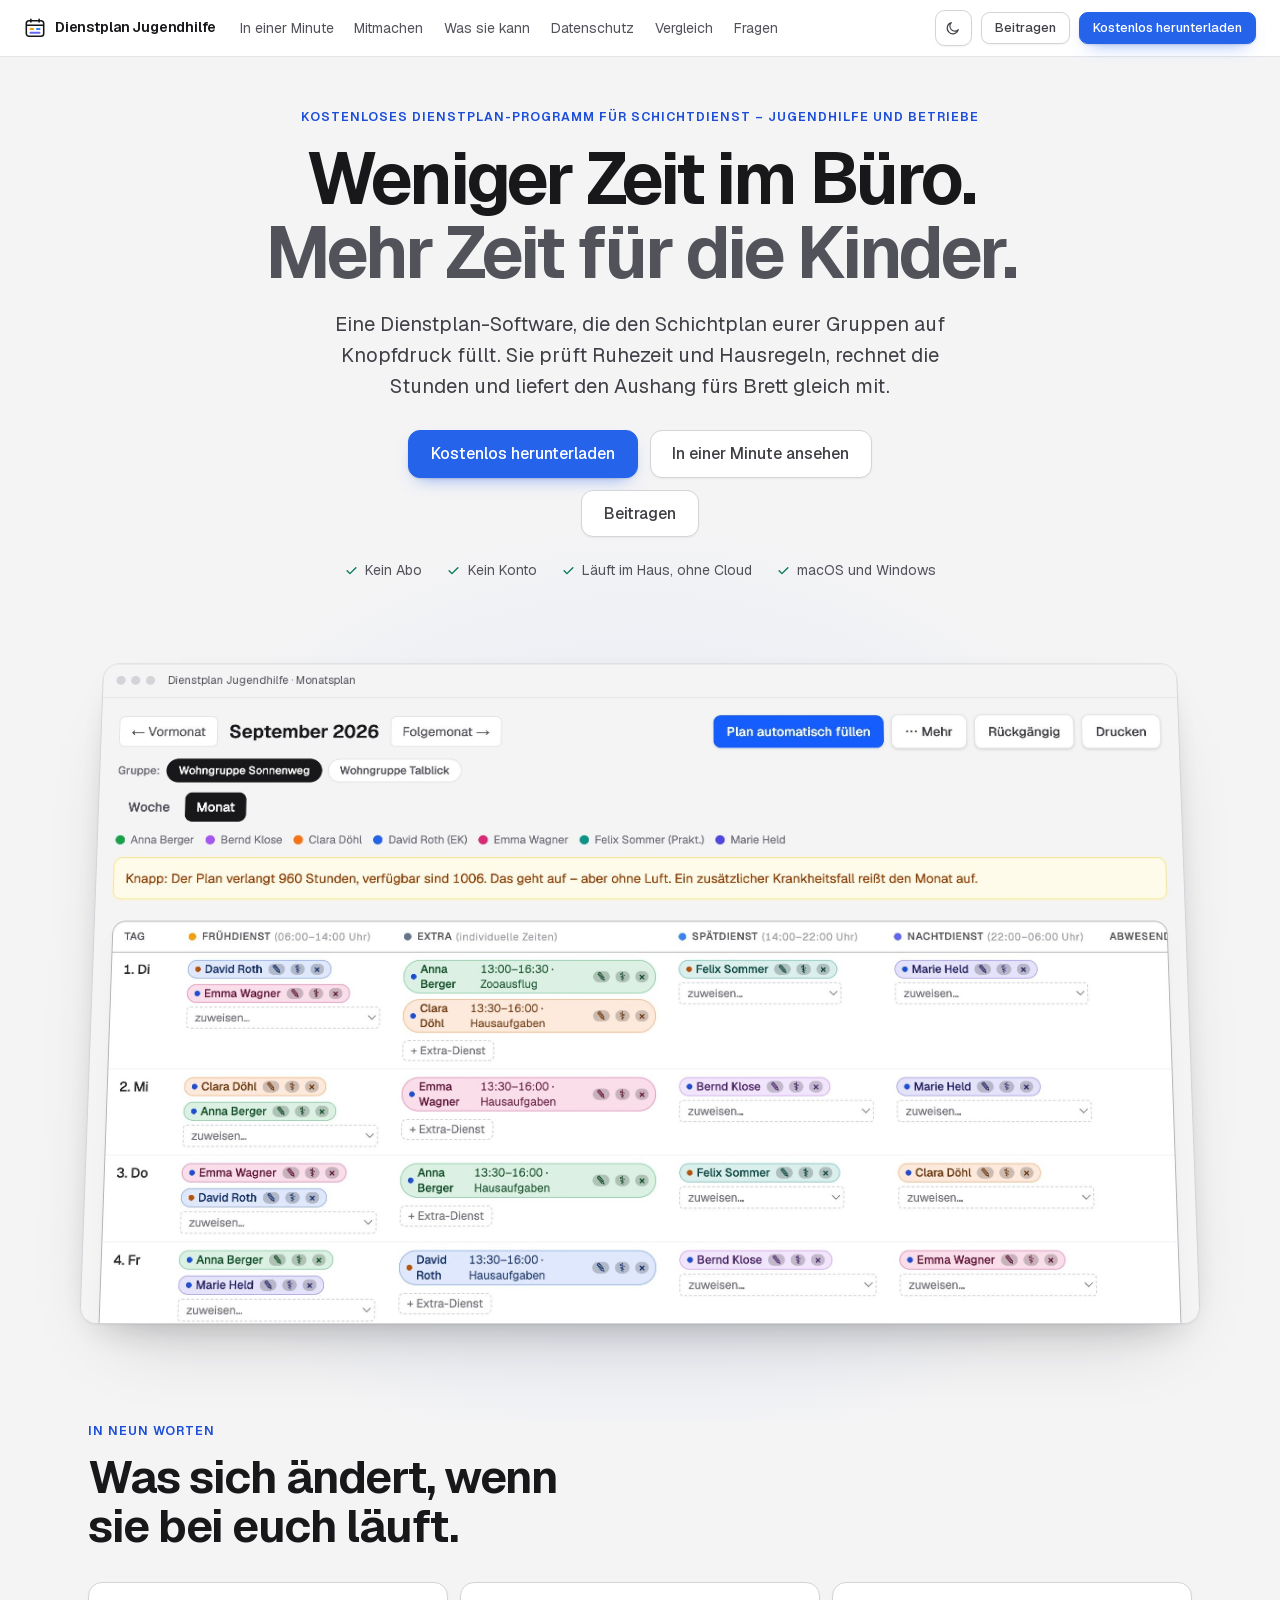
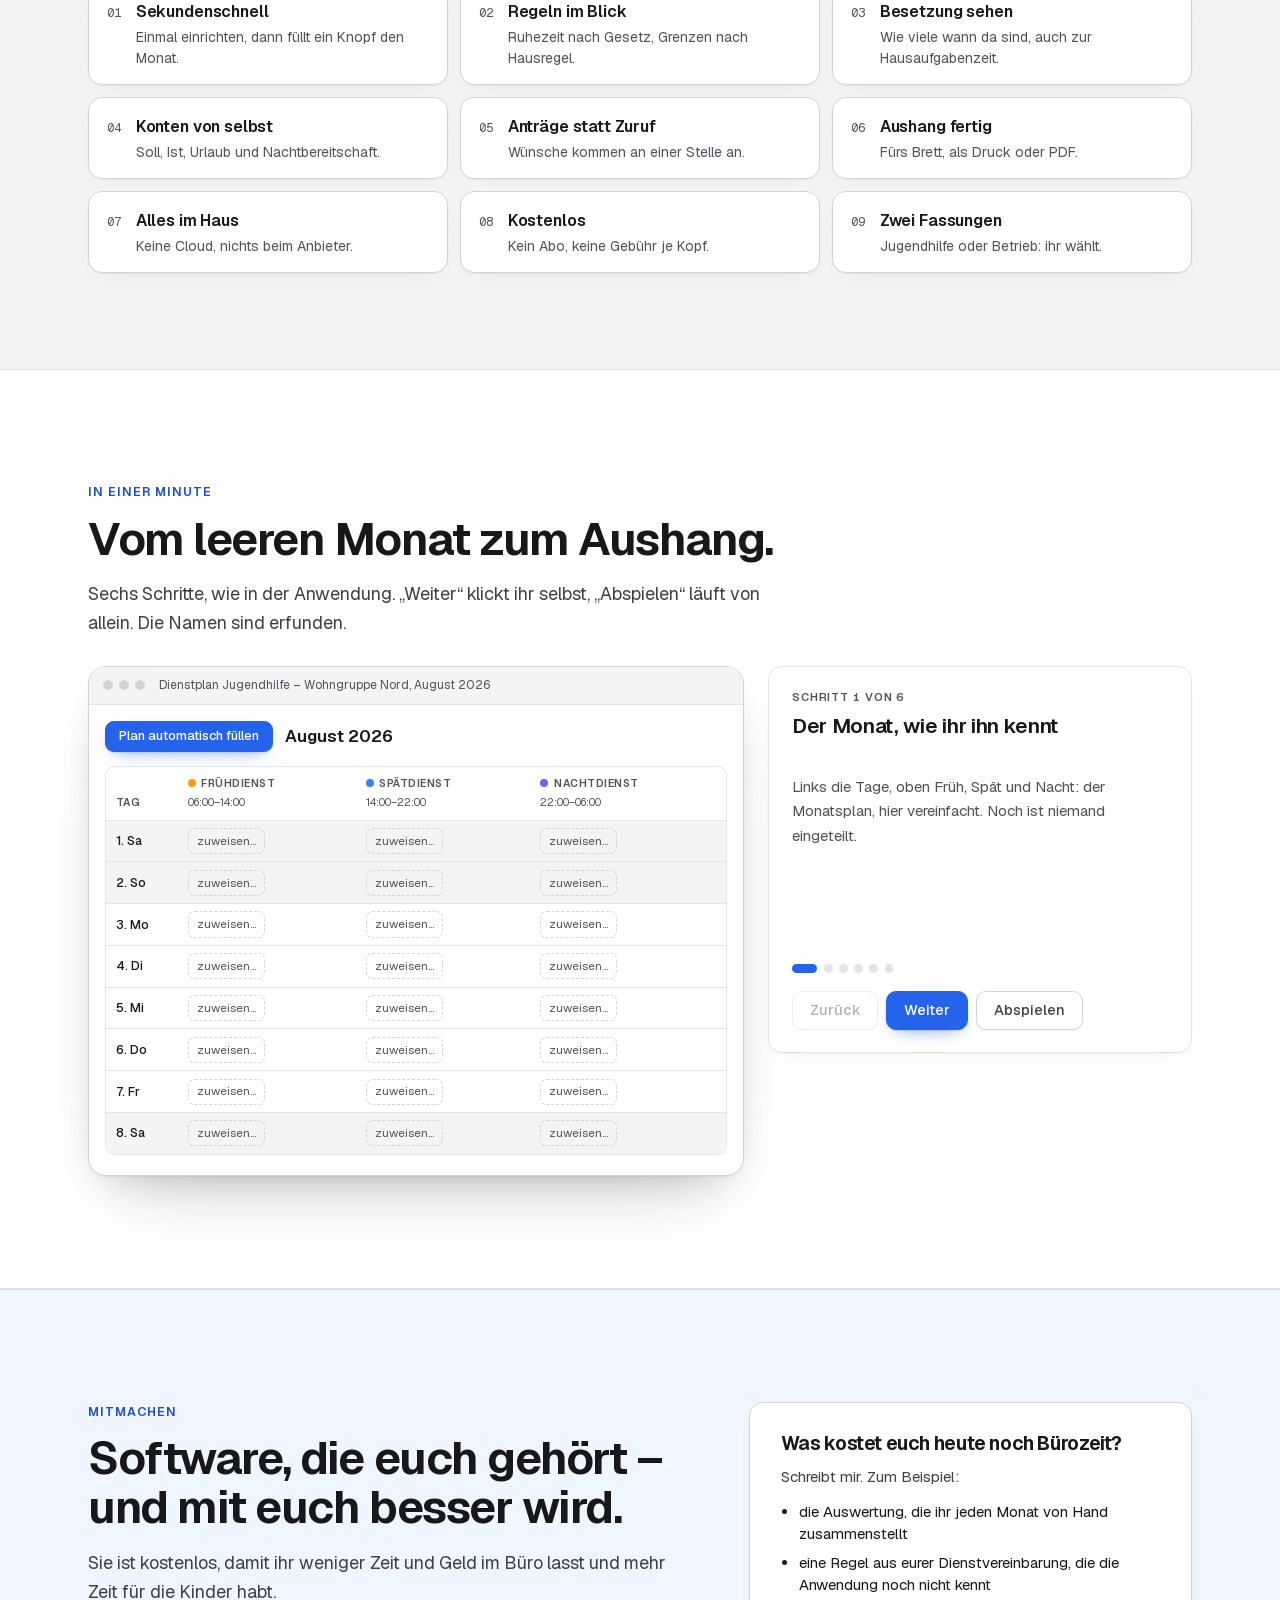
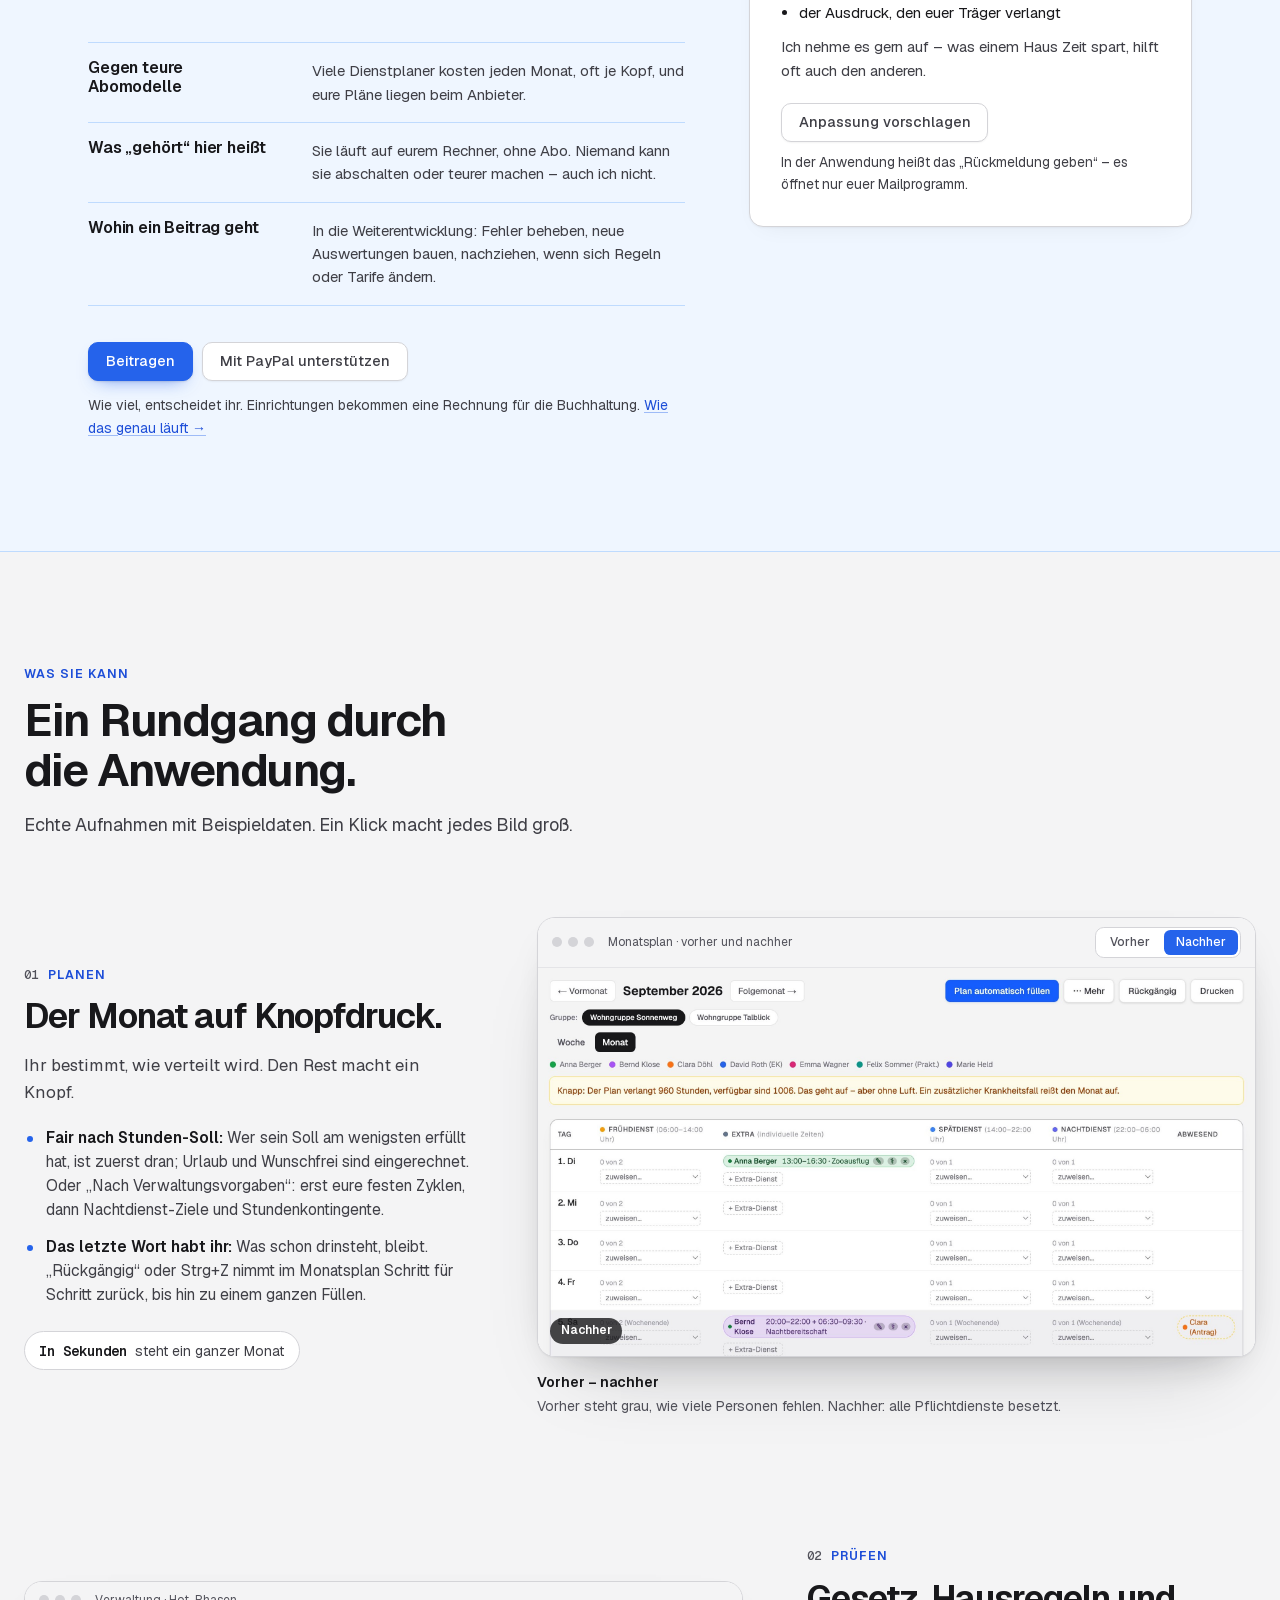
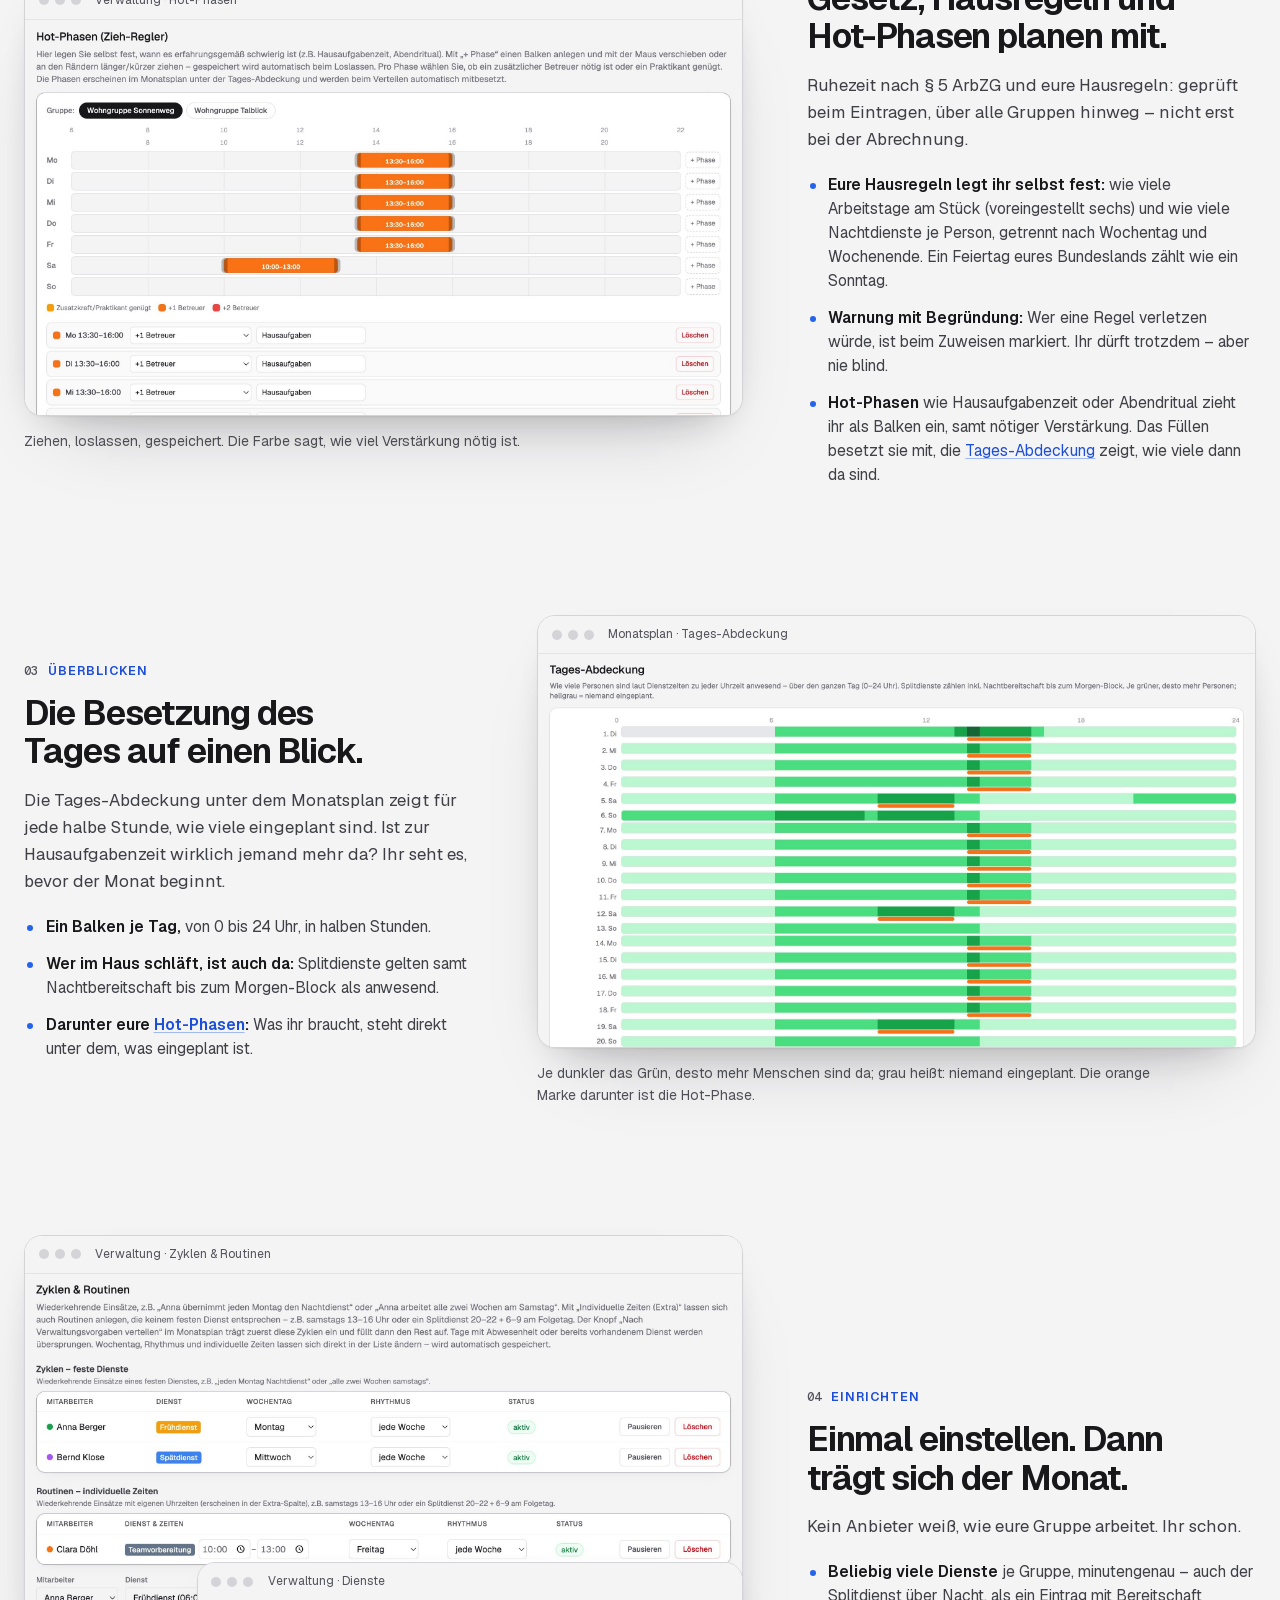
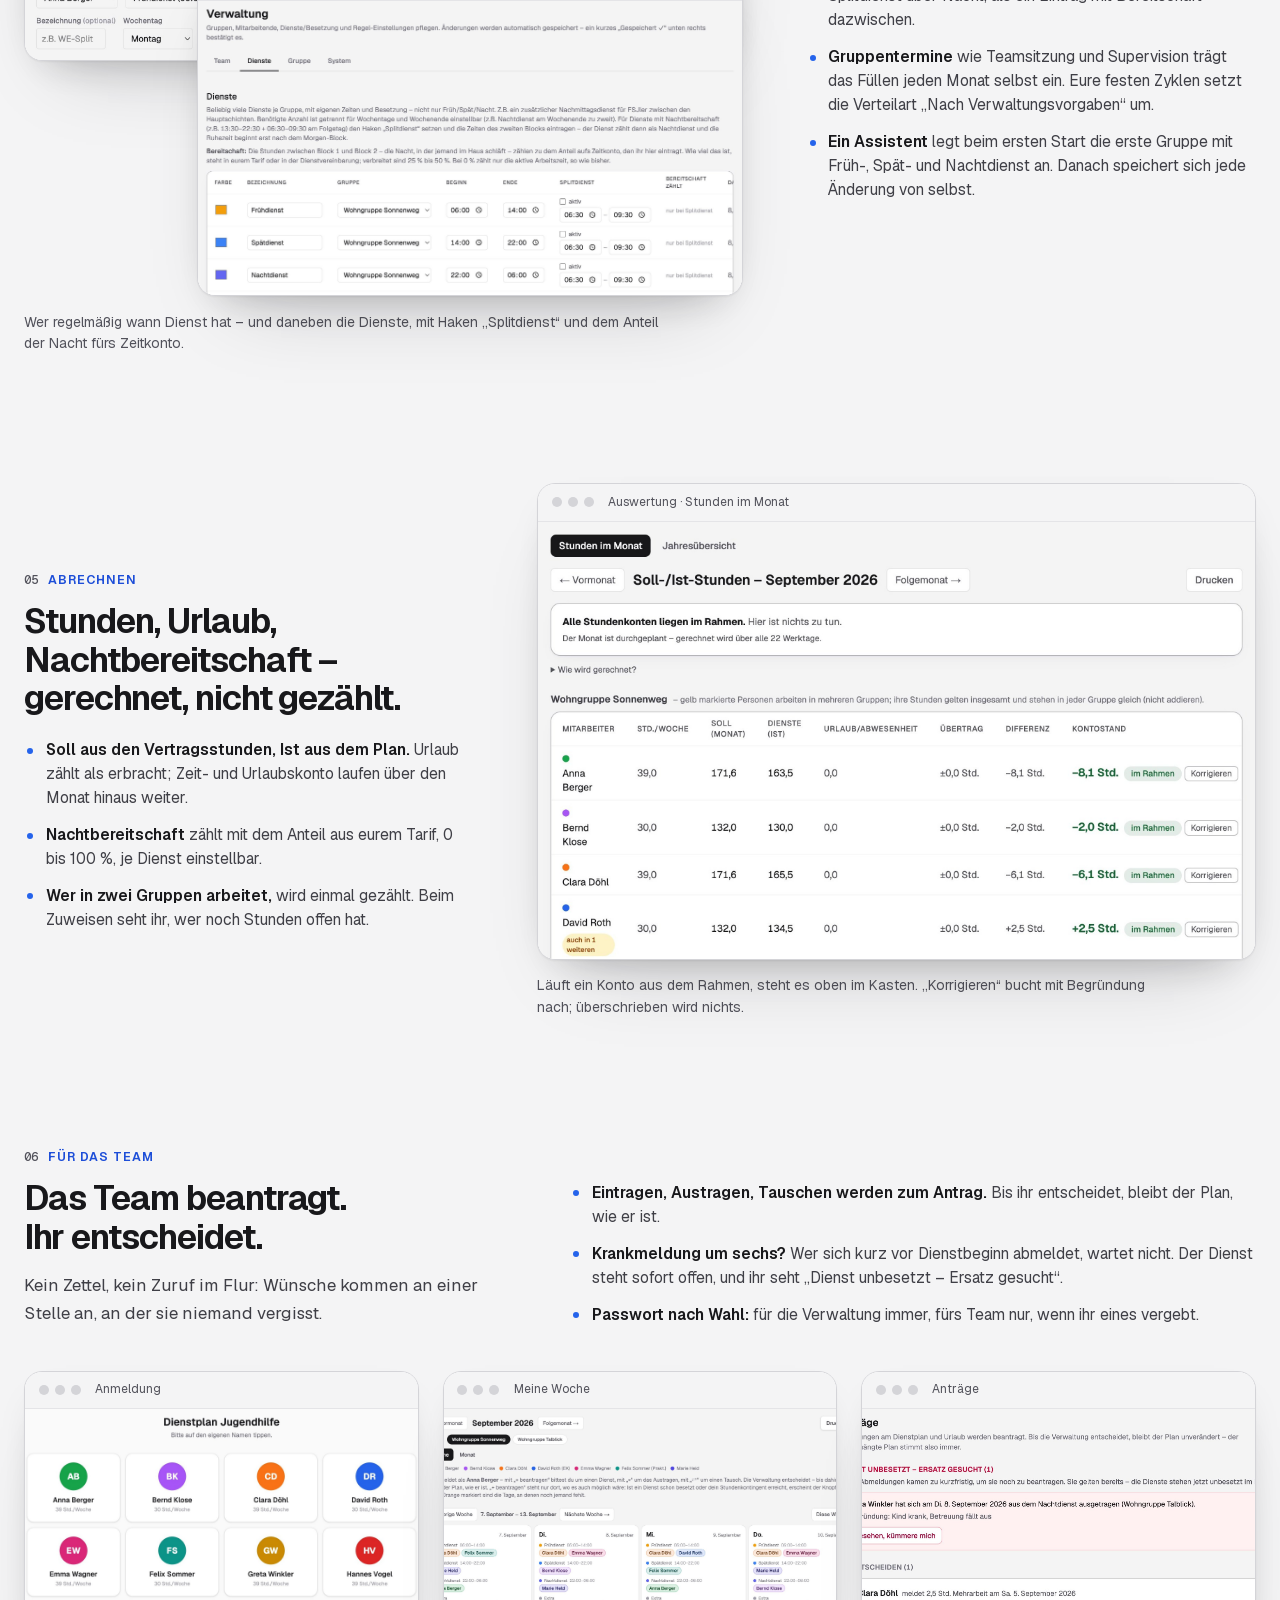
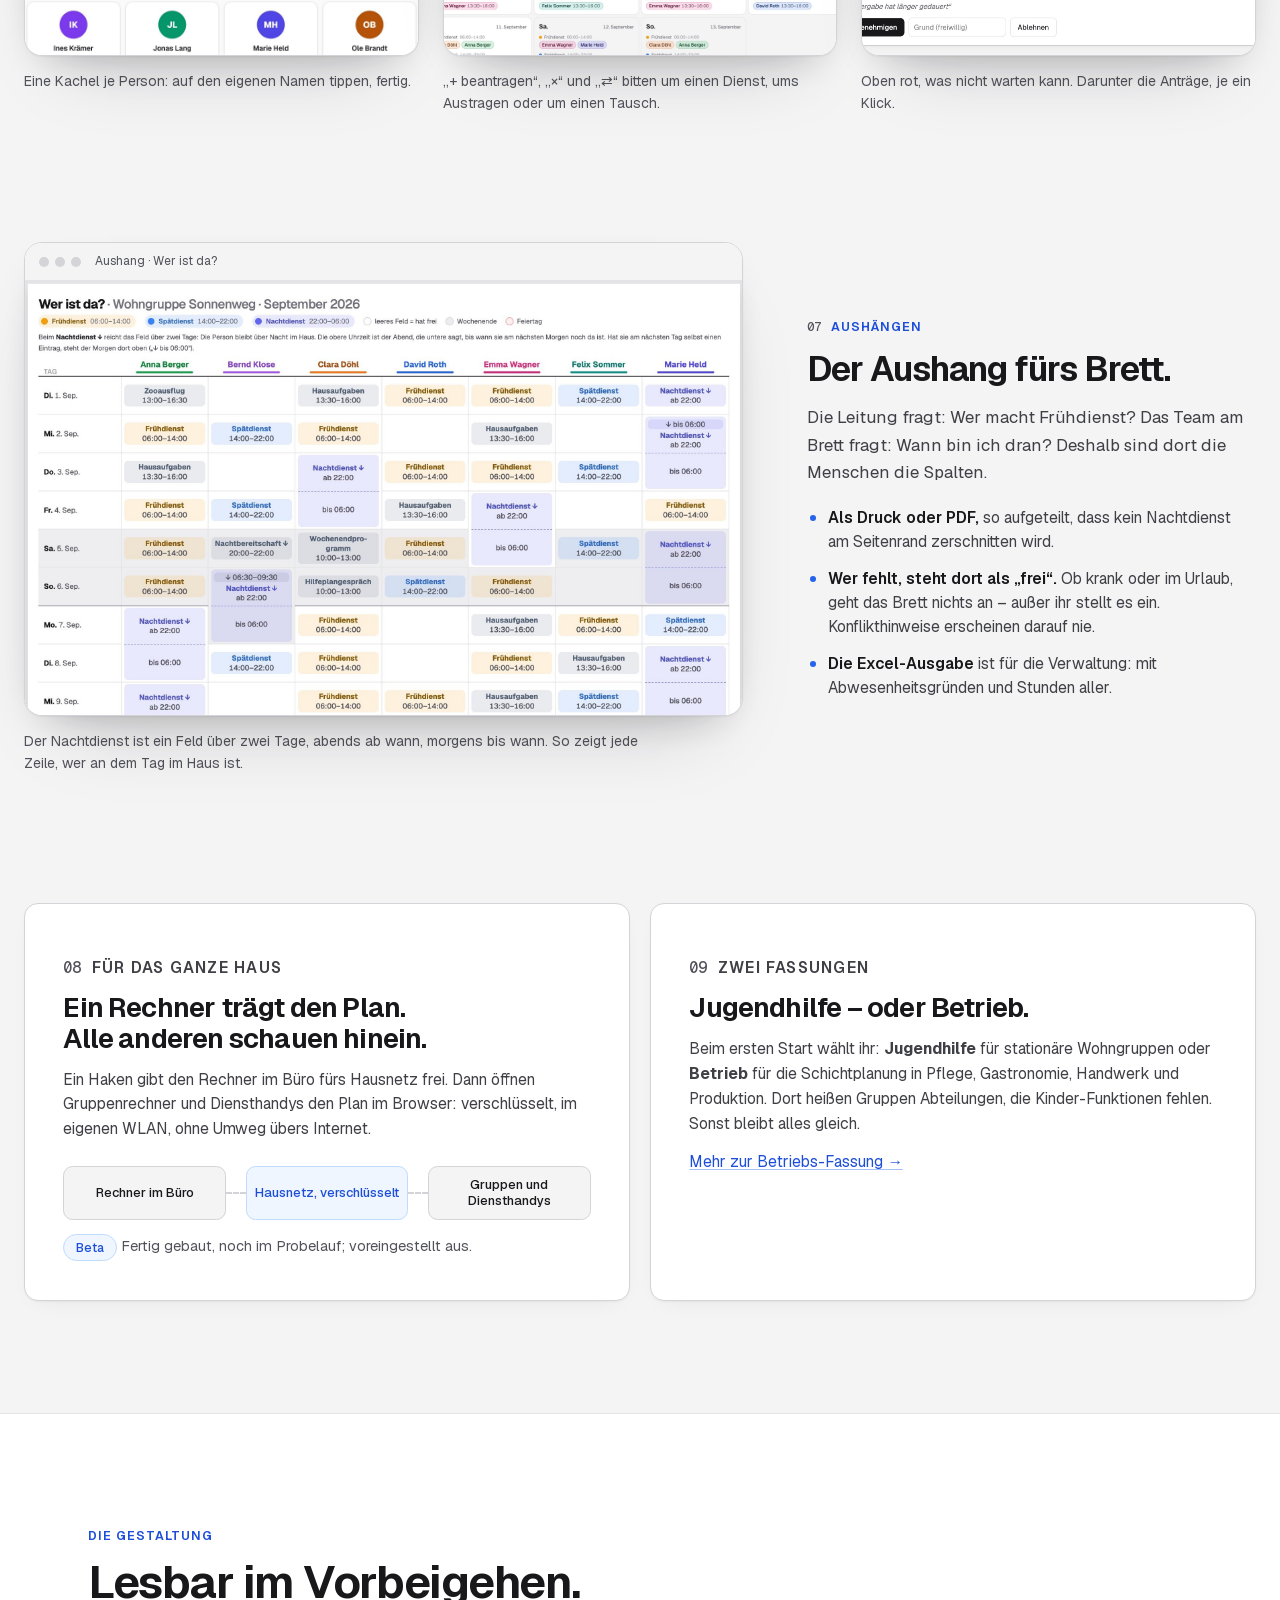
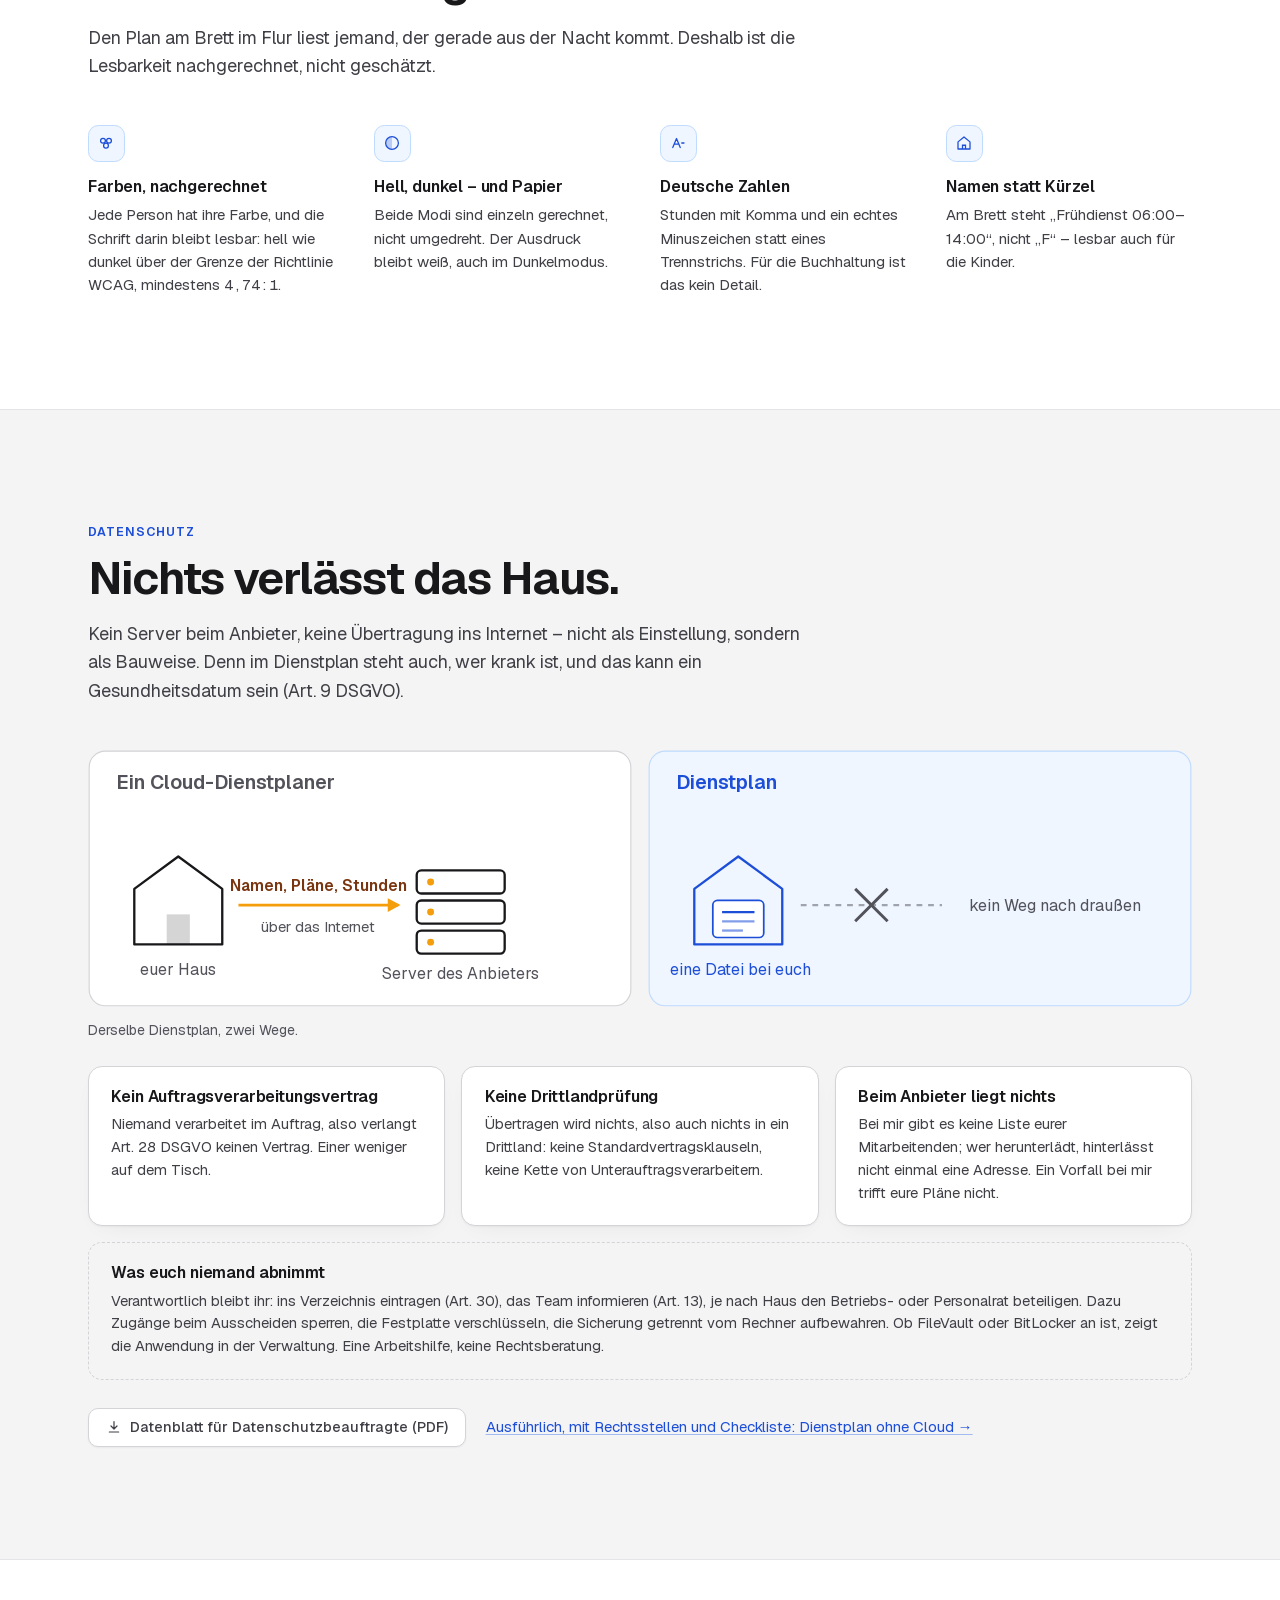
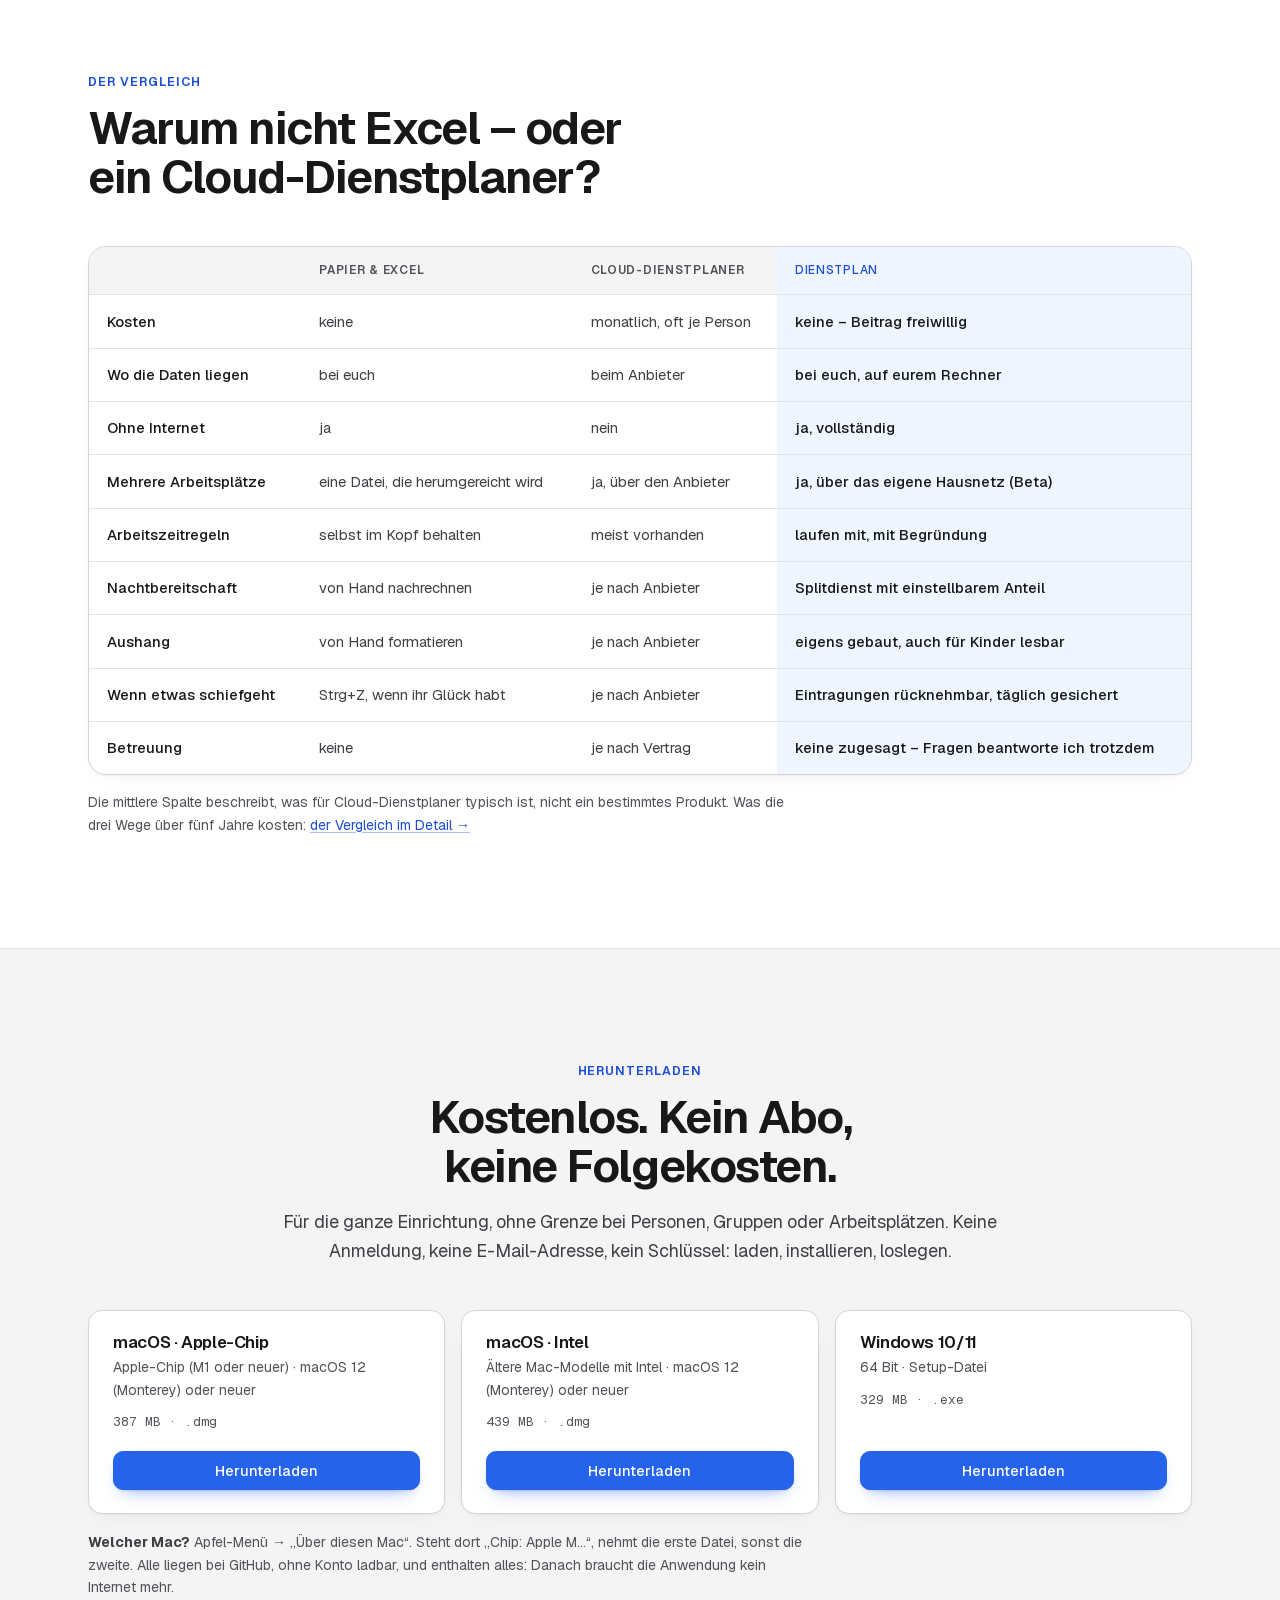
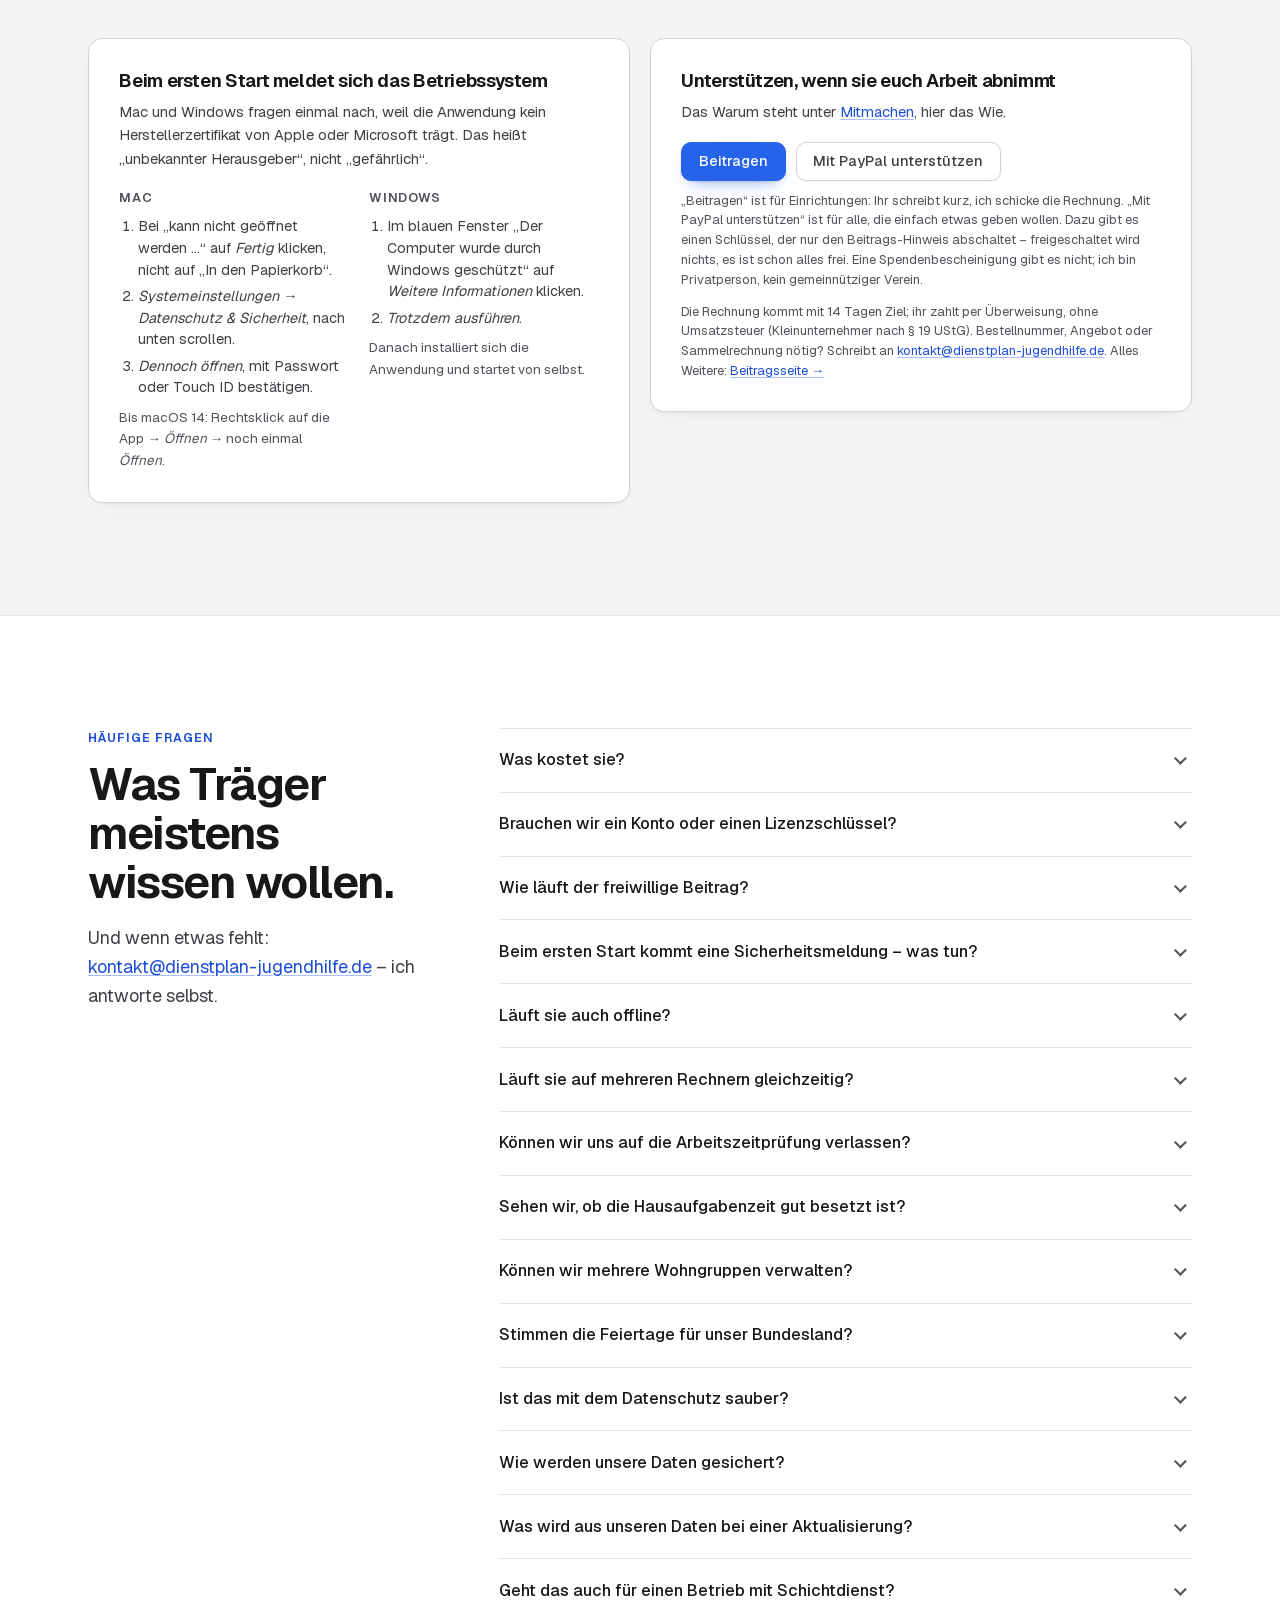
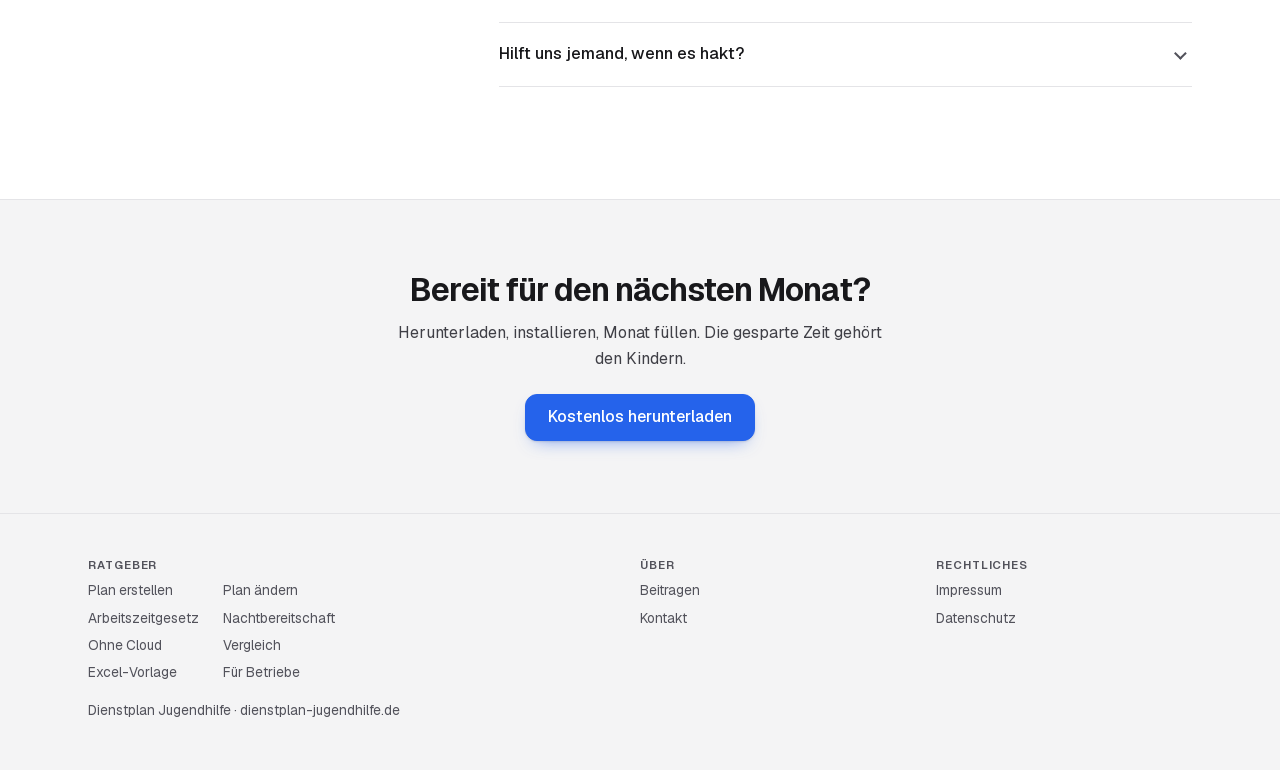
==== commit 4830d404: "Homepage aktualisiert" ====
--- a/index.html
+++ b/index.html
@@ -3,13 +3,13 @@
 <head>
 <meta charset="utf-8">
 <meta name="viewport" content="width=device-width, initial-scale=1">
-<title>Dienstplan kostenlos – Schichtplanung für Jugendhilfe und Betriebe</title>
-<meta name="description" content="Kostenlose Dienstplan-Software für Schichtdienst in Jugendhilfe und Betrieben: Schichtplan auf Knopfdruck füllen, Ruhezeiten prüfen, Stunden und Urlaub rechnen. Ohne Abo, ohne Cloud, ohne Konto.">
+<title>Dienstplan kostenlos – Schichtplanung für Jugendhilfe &amp; Betriebe</title>
+<meta name="description" content="Kostenloses Dienstplan-Programm für Schichtdienst in Jugendhilfe und Betrieben: füllt Schichtpläne auf Knopfdruck, prüft Ruhezeiten. Windows und Mac, ohne Abo.">
 <link rel="canonical" href="https://dienstplan-jugendhilfe.de/">
 <meta property="og:type" content="website">
 <meta property="og:locale" content="de_DE">
-<meta property="og:title" content="Dienstplan kostenlos – Schichtplanung für Jugendhilfe und Betriebe">
-<meta property="og:description" content="Kostenloser Dienstplan für Schichtdienst: läuft auf dem Rechner im Haus, ohne Cloud und ohne Konto. Ruhezeiten laufen mit. Kein Abo, keine Gebühr je Kopf.">
+<meta property="og:title" content="Dienstplan kostenlos – Schichtplanung für Jugendhilfe &amp; Betriebe">
+<meta property="og:description" content="Kostenloses Dienstplan-Programm für Windows und Mac: läuft auf dem Rechner im Haus, ohne Cloud und ohne Konto. Ruhezeiten laufen mit. Kein Abo.">
 <meta property="og:url" content="https://dienstplan-jugendhilfe.de/">
 <meta property="og:image" content="https://dienstplan-jugendhilfe.de/vorschau.jpg">
 <meta name="twitter:card" content="summary_large_image">
@@ -41,11 +41,12 @@
    "@type": "SoftwareApplication",
    "@id": "https://dienstplan-jugendhilfe.de/#software",
    "name": "Dienstplan Jugendhilfe",
+   "alternateName": "Dienstplan",
    "url": "https://dienstplan-jugendhilfe.de/",
    "image": "https://dienstplan-jugendhilfe.de/vorschau.jpg",
-   "description": "Kostenlose Dienstplan-Software für Schichtdienst in Jugendhilfe und Betrieben: Schichtplan auf Knopfdruck füllen, Ruhezeiten prüfen, Stunden und Urlaub rechnen. Ohne Abo, ohne Cloud, ohne Konto.",
+   "description": "Kostenloses Dienstplan-Programm für Schichtdienst in Jugendhilfe und Betrieben: füllt Schichtpläne auf Knopfdruck, prüft Ruhezeiten. Windows und Mac, ohne Abo.",
    "applicationCategory": "BusinessApplication",
-   "keywords": "Dienstplan kostenlos, Schichtplan kostenlos, Schichtplanung, Schichtdienst, Dienstplan erstellen, Dienstplan-Software, Schichtplaner, Jugendhilfe, Wohngruppe, Betrieb, Pflege, Gastronomie, Arbeitszeitgesetz, ohne Abo, ohne Cloud",
+   "keywords": "Dienstplan kostenlos, Dienstplan-Programm, Dienstplan-Software kostenlos, Schichtplaner kostenlos, Schichtplan-Programm, Schichtplan kostenlos, Schichtplanung, Schichtdienst, Dienstplan erstellen, Dienstplan ohne Abo, Dienstplan offline, Dienstplan ohne Cloud, Freeware, Windows, Mac, Jugendhilfe, stationäre Jugendhilfe, Wohngruppe, Betrieb, Pflege, Gastronomie, Arbeitszeitgesetz",
    "operatingSystem": "macOS 12 (Monterey) oder neuer, Windows 10/11 (64 Bit)",
    "inLanguage": "de",
    "author": {
@@ -79,7 +80,7 @@
      "name": "Was kostet sie?",
      "acceptedAnswer": {
       "@type": "Answer",
-      "text": "Nichts – für die ganze Einrichtung und jede Aktualisierung. Eine größere Fassung, die mehr könnte, gibt es nicht. Zum Herunterladen"
+      "text": "Nichts, auch kein Abo: für die ganze Einrichtung und jede Aktualisierung. Eine größere Fassung, die mehr könnte, gibt es nicht. Zum Herunterladen"
      }
     },
     {
@@ -104,6 +105,14 @@
      "acceptedAnswer": {
       "@type": "Answer",
       "text": "Normal, kein Fehler: macOS und Windows fragen bei Software ohne Herstellerzertifikat einmal nach. So kommt ihr weiter"
+     }
+    },
+    {
+     "@type": "Question",
+     "name": "Läuft sie auch offline?",
+     "acceptedAnswer": {
+      "@type": "Answer",
+      "text": "Ja. Online müsst ihr nur, um eine neue Fassung herunterzuladen. Warum das so gebaut ist"
      }
     },
     {
@@ -175,7 +184,7 @@
      "name": "Geht das auch für einen Betrieb mit Schichtdienst?",
      "acceptedAnswer": {
       "@type": "Answer",
-      "text": "Ja, mit der Betriebs-Fassung für Pflege, Gastronomie, Handwerk und Produktion: dieselbe Anwendung, ohne die Kinder-Funktionen. Die zwei Fassungen"
+      "text": "Ja, mit der Betriebs-Fassung: ein Schichtplaner für Pflege, Gastronomie, Handwerk und Produktion – dieselbe Anwendung, ohne die Kinder-Funktionen. Die zwei Fassungen"
      }
     },
     {
@@ -251,9 +260,9 @@
      gleich darunter noch einmal in der Simulation – er ist entfallen. -->
 <section class="held" aria-labelledby="held-titel">
   <div class="huelle">
-    <h1 class="held-titel" id="held-titel"><span class="augenbraue held-thema">Kostenloser Dienstplan für Schichtdienst – Jugendhilfe und Betriebe</span> <span>Weniger Zeit im Büro.</span> <span class="zweite">Mehr Zeit für die Kinder.</span></h1>
+    <h1 class="held-titel" id="held-titel"><span class="augenbraue held-thema">Kostenloses Dienstplan-Programm für Schichtdienst – Jugendhilfe und Betriebe</span> <span>Weniger Zeit im Büro.</span> <span class="zweite">Mehr Zeit für die Kinder.</span></h1>
     <p class="held-text">
-      Eine kostenlose Dienstplan-Software, die den Schichtplan eurer Gruppen auf Knopfdruck
+      Eine Dienstplan-Software, die den Schichtplan eurer Gruppen auf Knopfdruck
       füllt. Sie prüft Ruhezeit und Hausregeln, rechnet die Stunden und liefert den Aushang
       fürs Brett gleich mit.
     </p>
@@ -757,8 +766,8 @@
         <article class="karte ruhig auftritt" id="betriebe" aria-labelledby="betriebe-titel">
           <p class="nummer"><span class="mono">09</span> Zwei Fassungen</p>
           <h3 id="betriebe-titel">Jugendhilfe – oder Betrieb.</h3>
-          <p>Beim ersten Start wählt ihr: <strong>Jugendhilfe</strong> mit Kindern oder
-            <strong>Betrieb</strong> für Pflege, Gastronomie, Handwerk und Produktion. Dort
+          <p>Beim ersten Start wählt ihr: <strong>Jugendhilfe</strong> für stationäre Wohngruppen oder
+            <strong>Betrieb</strong> für die Schichtplanung in Pflege, Gastronomie, Handwerk und Produktion. Dort
             heißen Gruppen Abteilungen, die Kinder-Funktionen fehlen. Sonst bleibt alles gleich.</p>
           <p><a href="betrieb.html">Mehr zur Betriebs-Fassung&nbsp;→</a></p>
         </article>
@@ -977,7 +986,7 @@
       <p class="unter-systemen">
         <strong>Welcher Mac?</strong> Apfel-Menü → „Über diesen Mac“. Steht dort „Chip:
         Apple M…“, nehmt die erste Datei, sonst die zweite. Alle liegen bei GitHub, ohne
-        Konto ladbar, und enthalten alles: Danach lädt die Anwendung nichts nach.
+        Konto ladbar, und enthalten alles: Danach braucht die Anwendung kein Internet mehr.
       </p>
 
       <div class="zwei-karten">
@@ -1042,7 +1051,7 @@
       <div class="fragen">
         <details>
           <summary>Was kostet sie?</summary>
-          <div class="antwort">Nichts – für die ganze Einrichtung und jede Aktualisierung. Eine größere Fassung, die mehr könnte, gibt es nicht. <a href="#herunterladen">Zum Herunterladen</a></div>
+          <div class="antwort">Nichts, auch kein Abo: für die ganze Einrichtung und jede Aktualisierung. Eine größere Fassung, die mehr könnte, gibt es nicht. <a href="#herunterladen">Zum Herunterladen</a></div>
         </details>
         <details>
           <summary>Brauchen wir ein Konto oder einen Lizenzschlüssel?</summary>
@@ -1055,6 +1064,10 @@
         <details>
           <summary>Beim ersten Start kommt eine Sicherheitsmeldung – was tun?</summary>
           <div class="antwort">Normal, kein Fehler: macOS und Windows fragen bei Software ohne Herstellerzertifikat einmal nach. <a href="#erster-start">So kommt ihr weiter</a></div>
+        </details>
+        <details>
+          <summary>Läuft sie auch offline?</summary>
+          <div class="antwort">Ja. Online müsst ihr nur, um eine neue Fassung herunterzuladen. <a href="#datenschutz-kurz">Warum das so gebaut ist</a></div>
         </details>
         <details>
           <summary>Läuft sie auf mehreren Rechnern gleichzeitig?</summary>
@@ -1090,7 +1103,7 @@
         </details>
         <details>
           <summary>Geht das auch für einen Betrieb mit Schichtdienst?</summary>
-          <div class="antwort">Ja, mit der Betriebs-Fassung für Pflege, Gastronomie, Handwerk und Produktion: dieselbe Anwendung, ohne die Kinder-Funktionen. <a href="#betriebe">Die zwei Fassungen</a></div>
+          <div class="antwort">Ja, mit der Betriebs-Fassung: ein Schichtplaner für Pflege, Gastronomie, Handwerk und Produktion – dieselbe Anwendung, ohne die Kinder-Funktionen. <a href="#betriebe">Die zwei Fassungen</a></div>
         </details>
         <details>
           <summary>Hilft uns jemand, wenn es hakt?</summary>
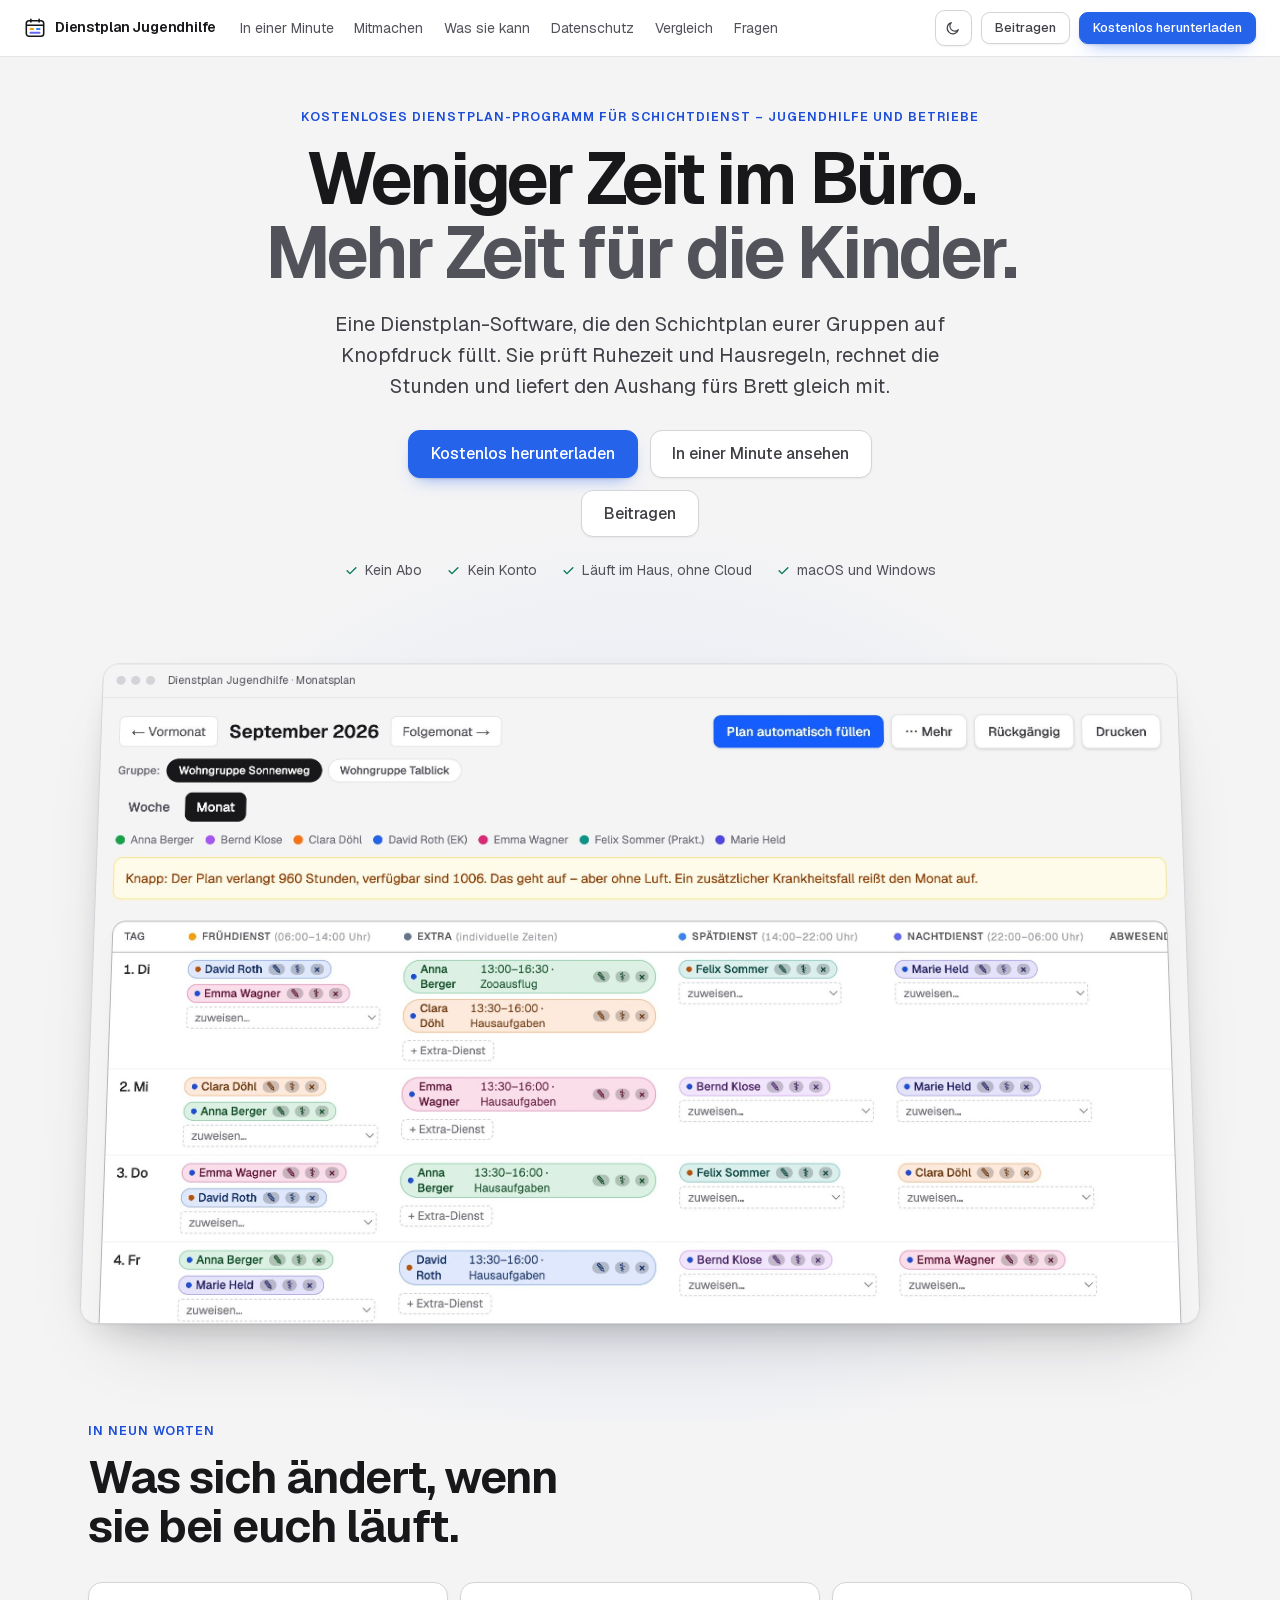
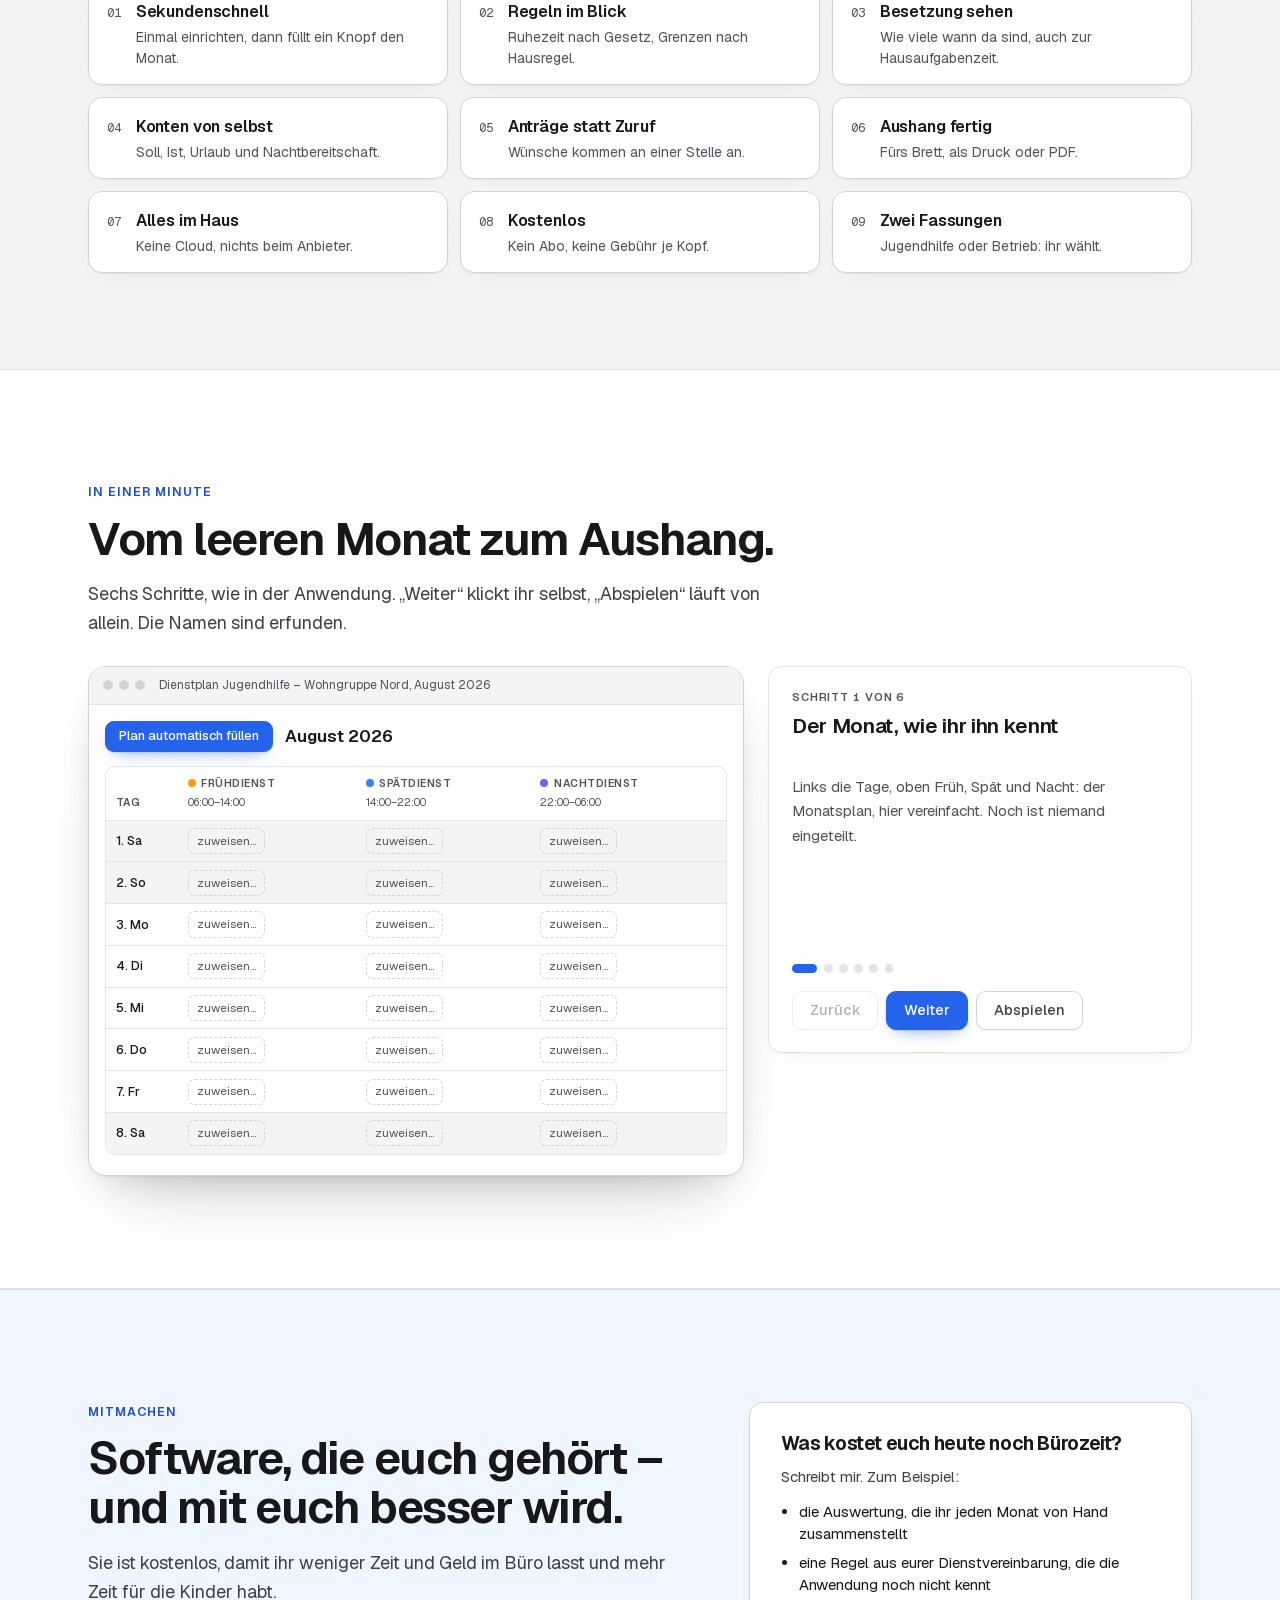
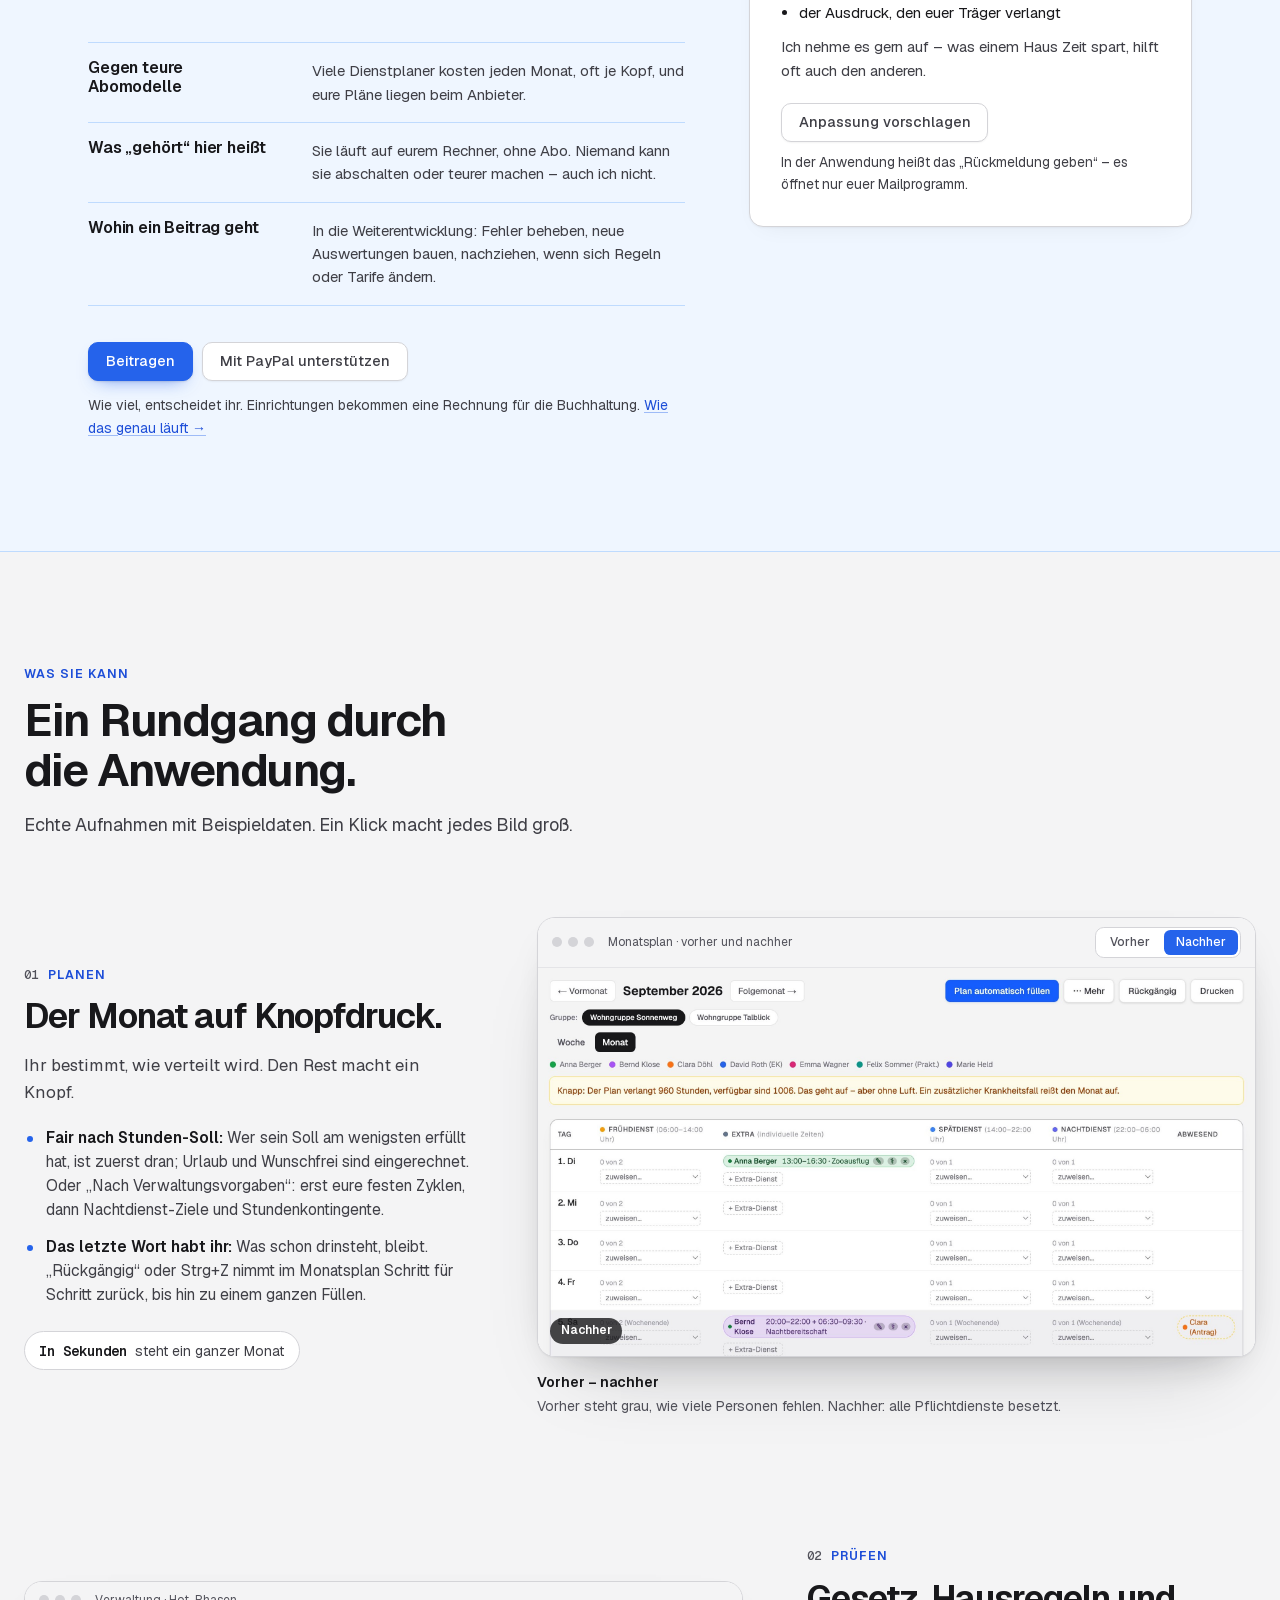
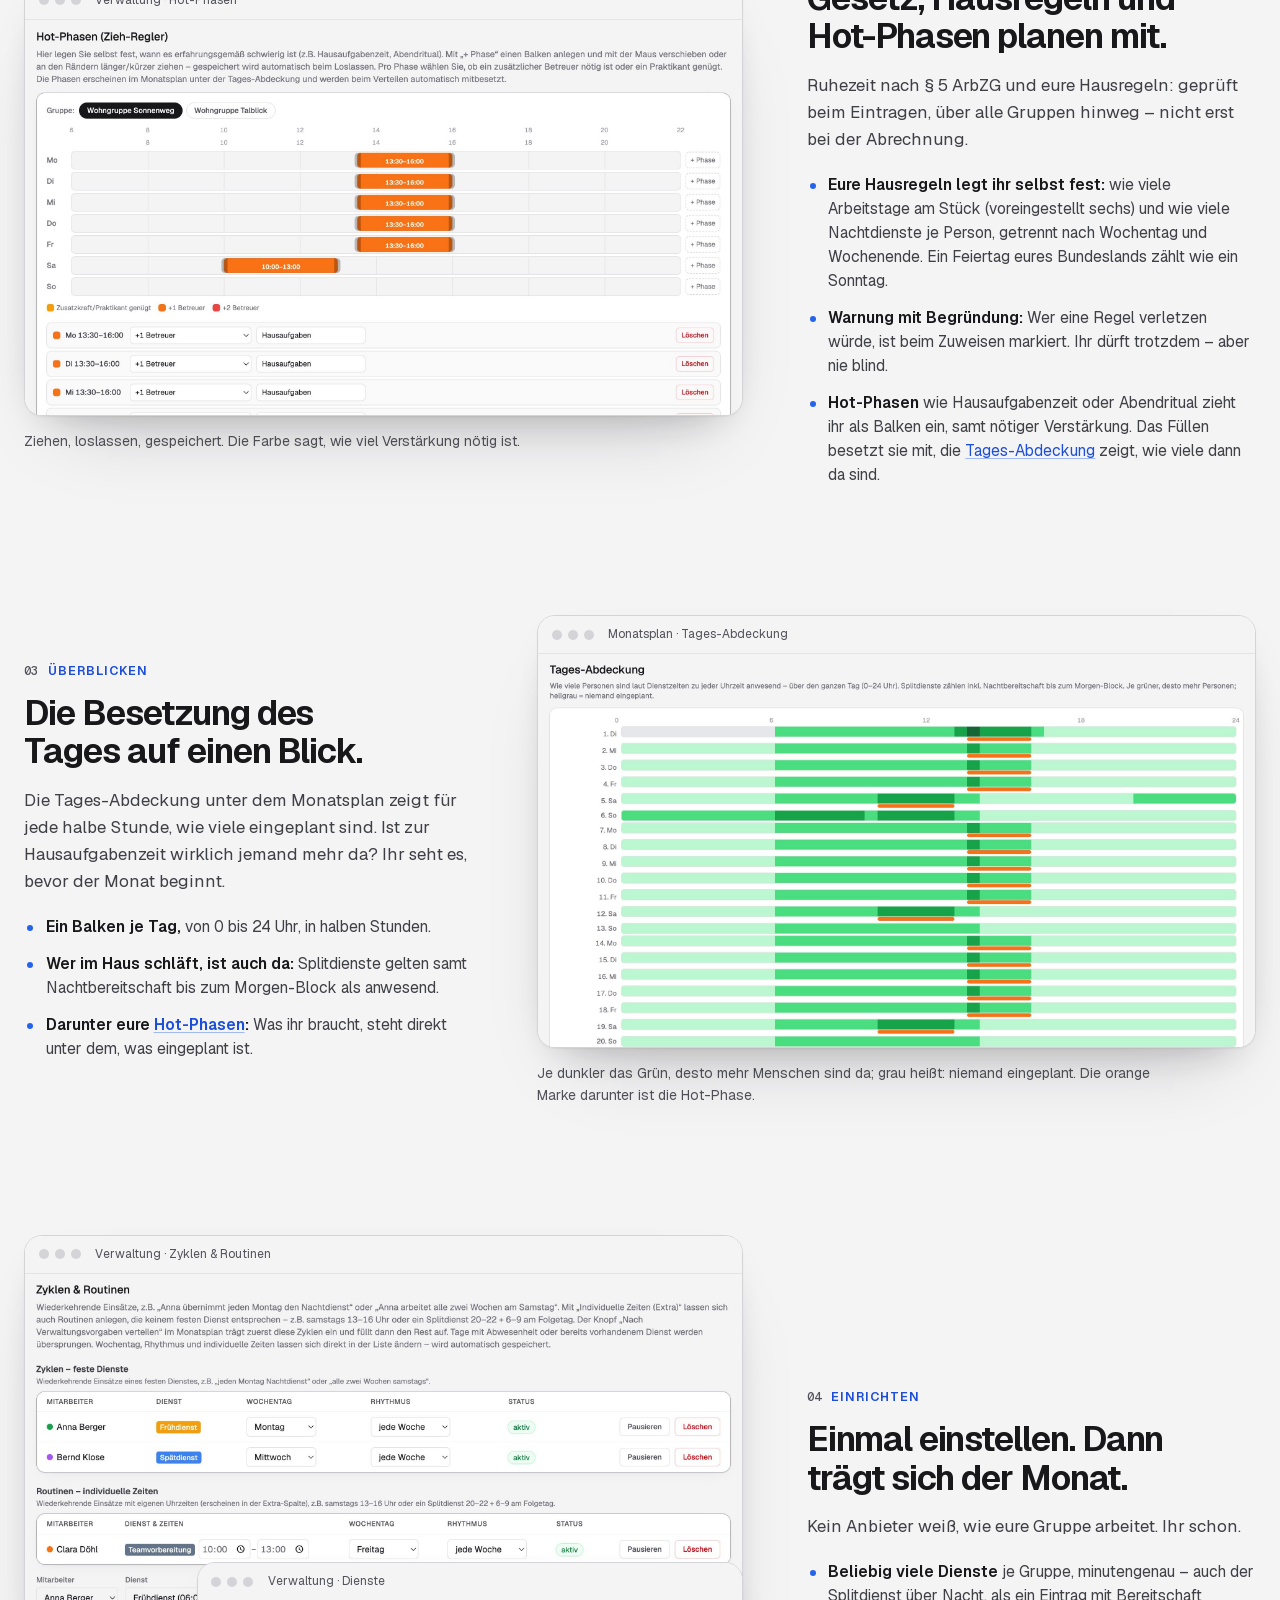
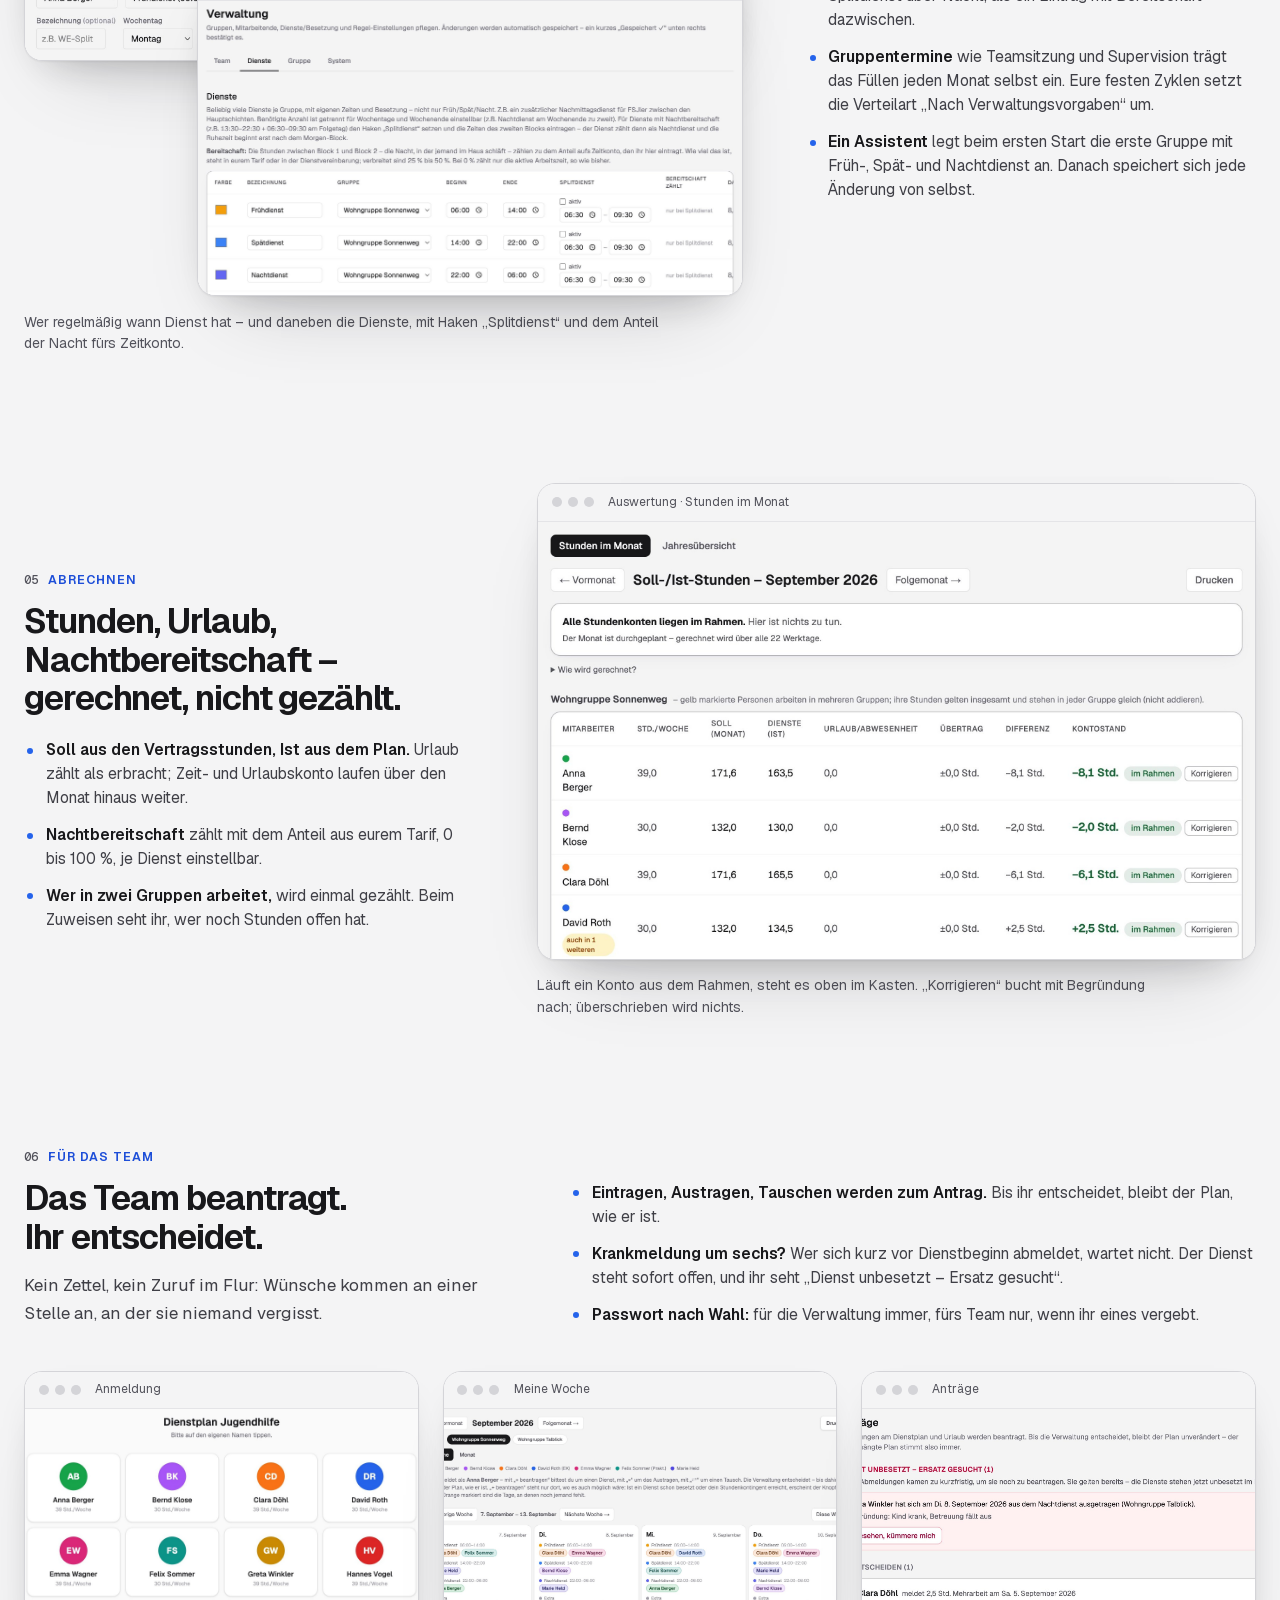
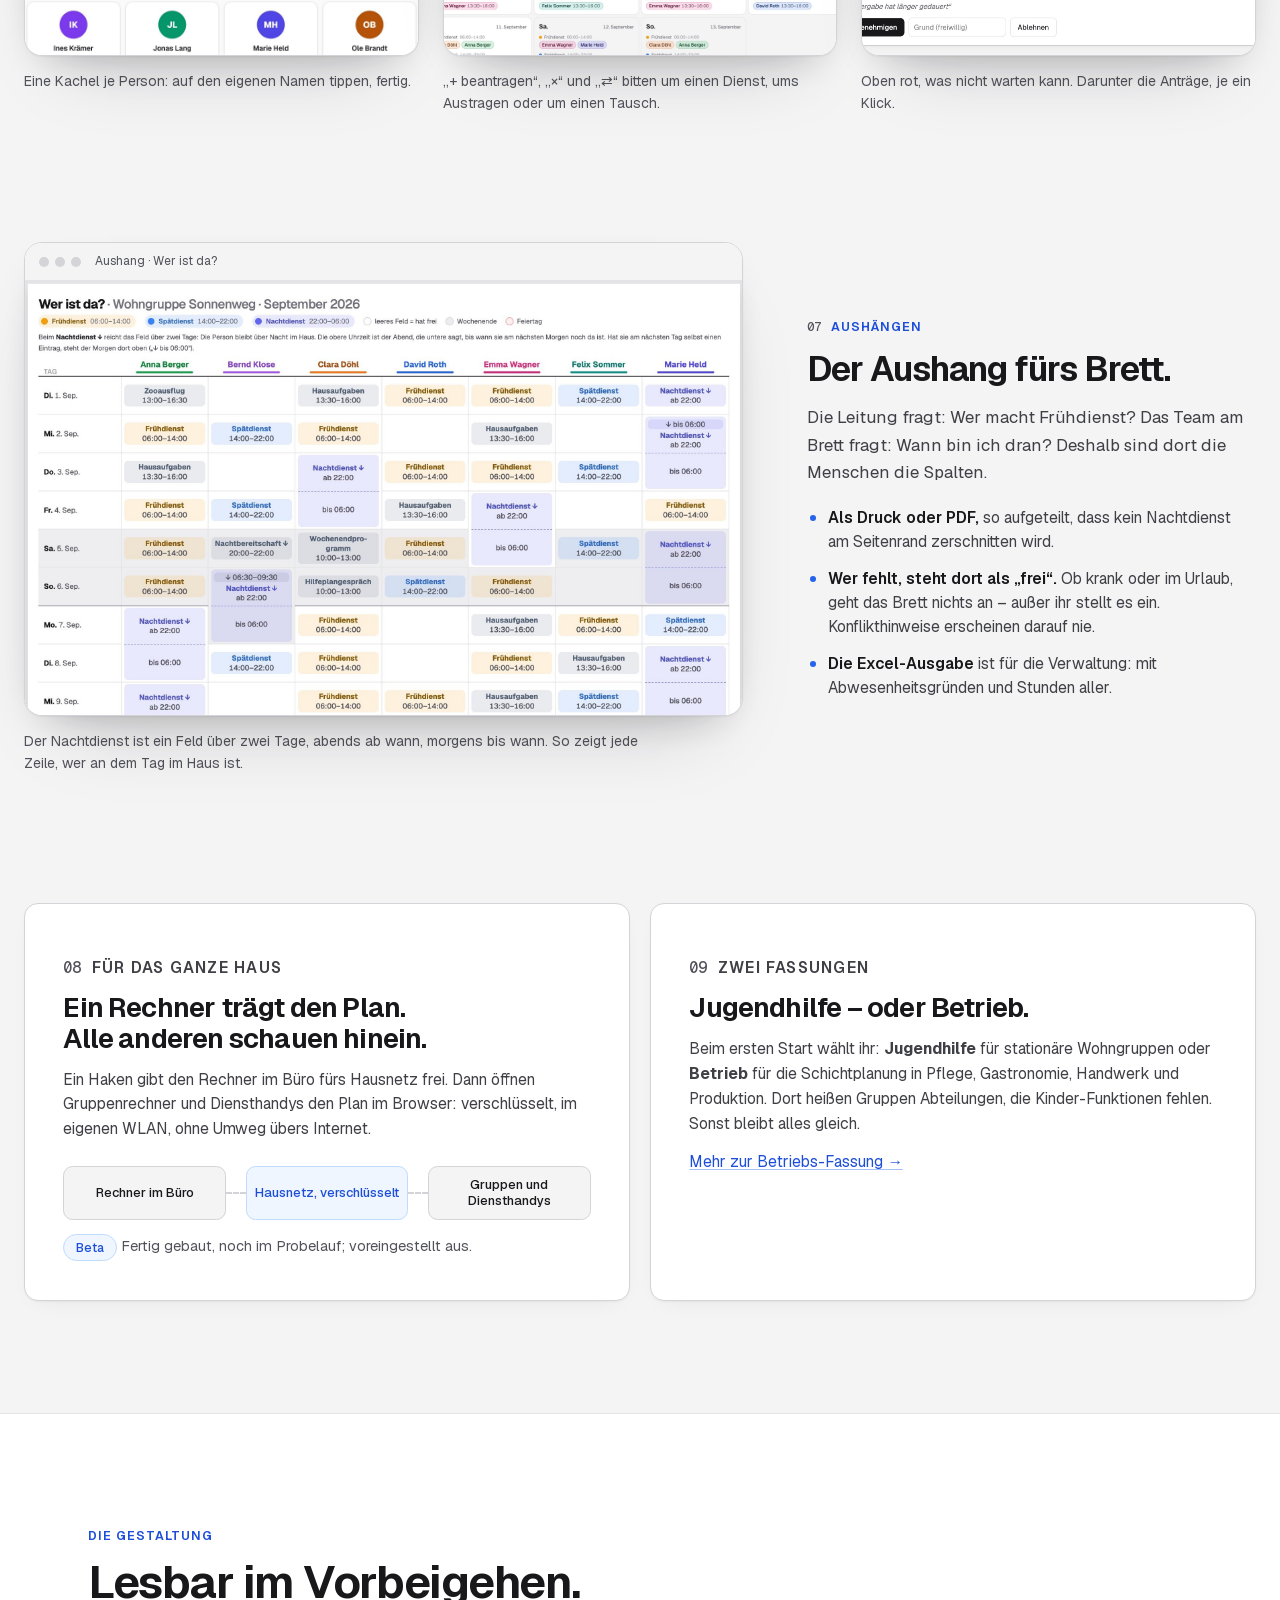
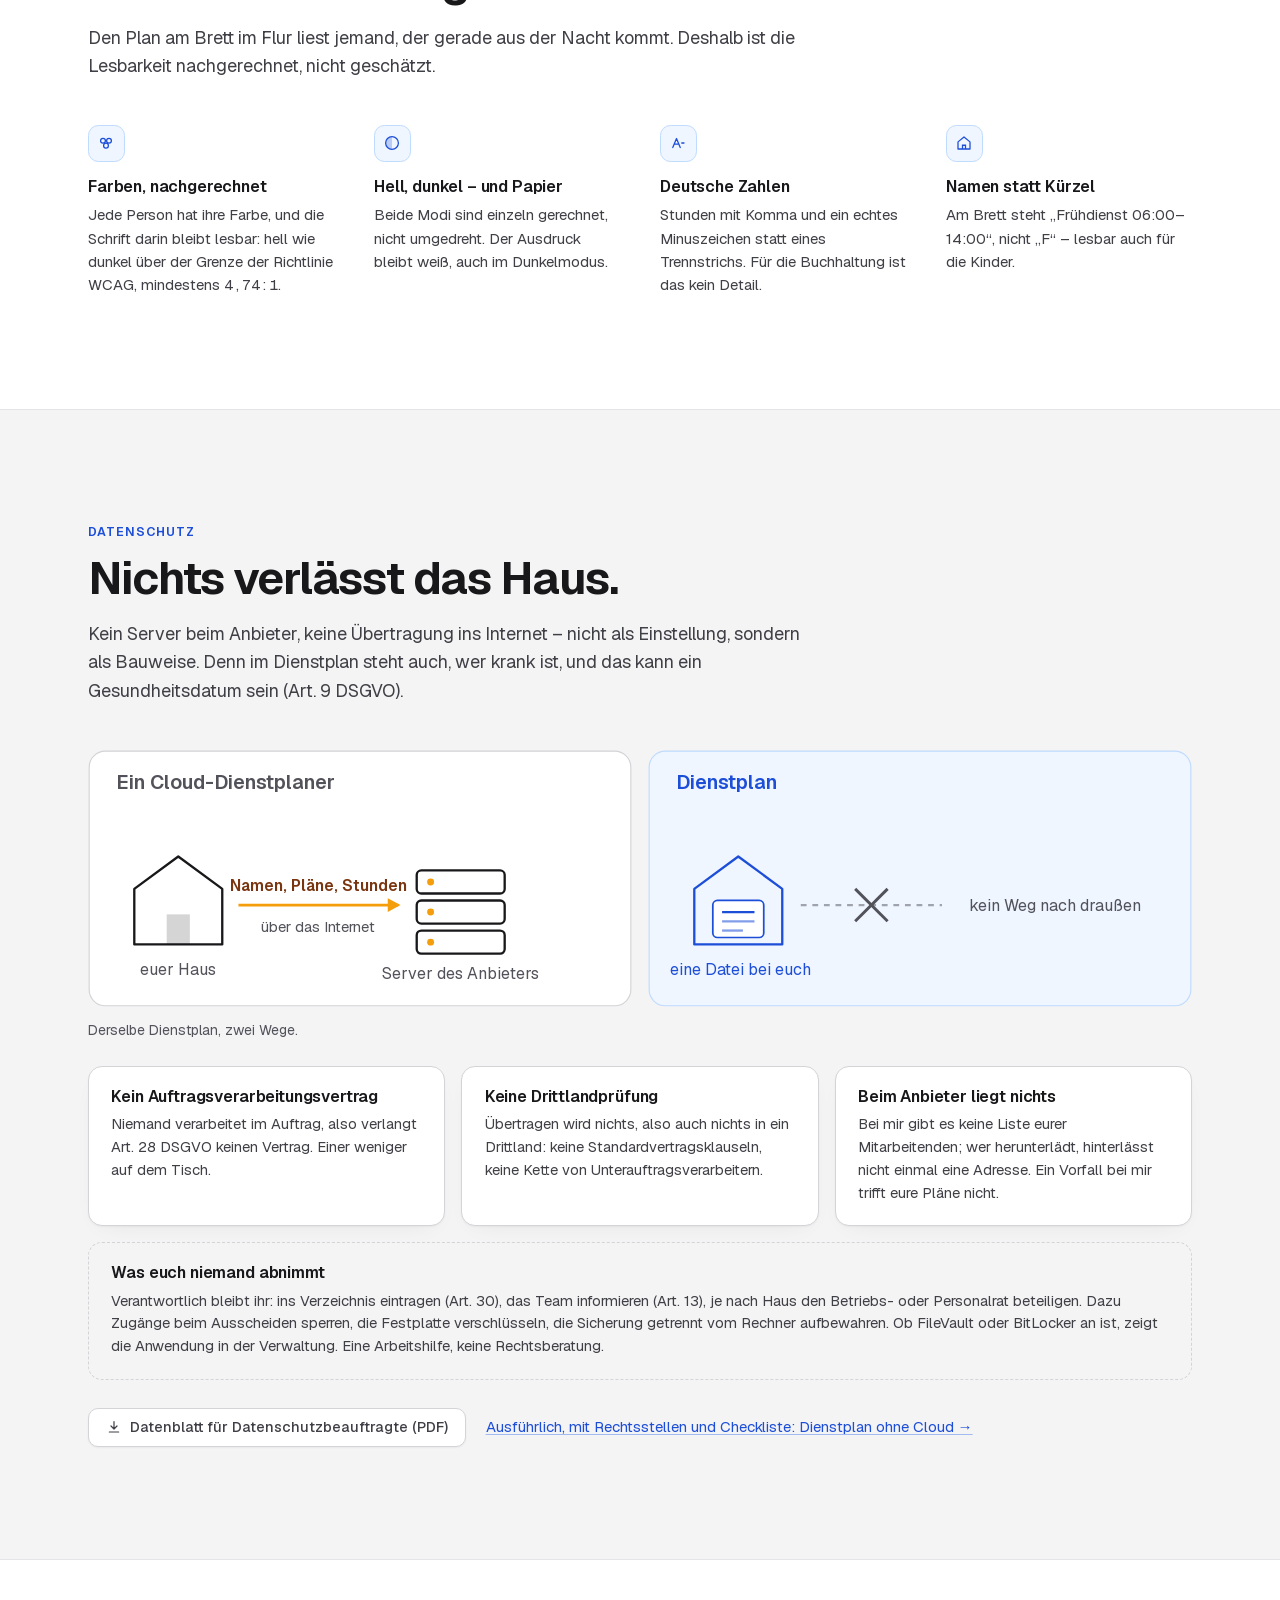
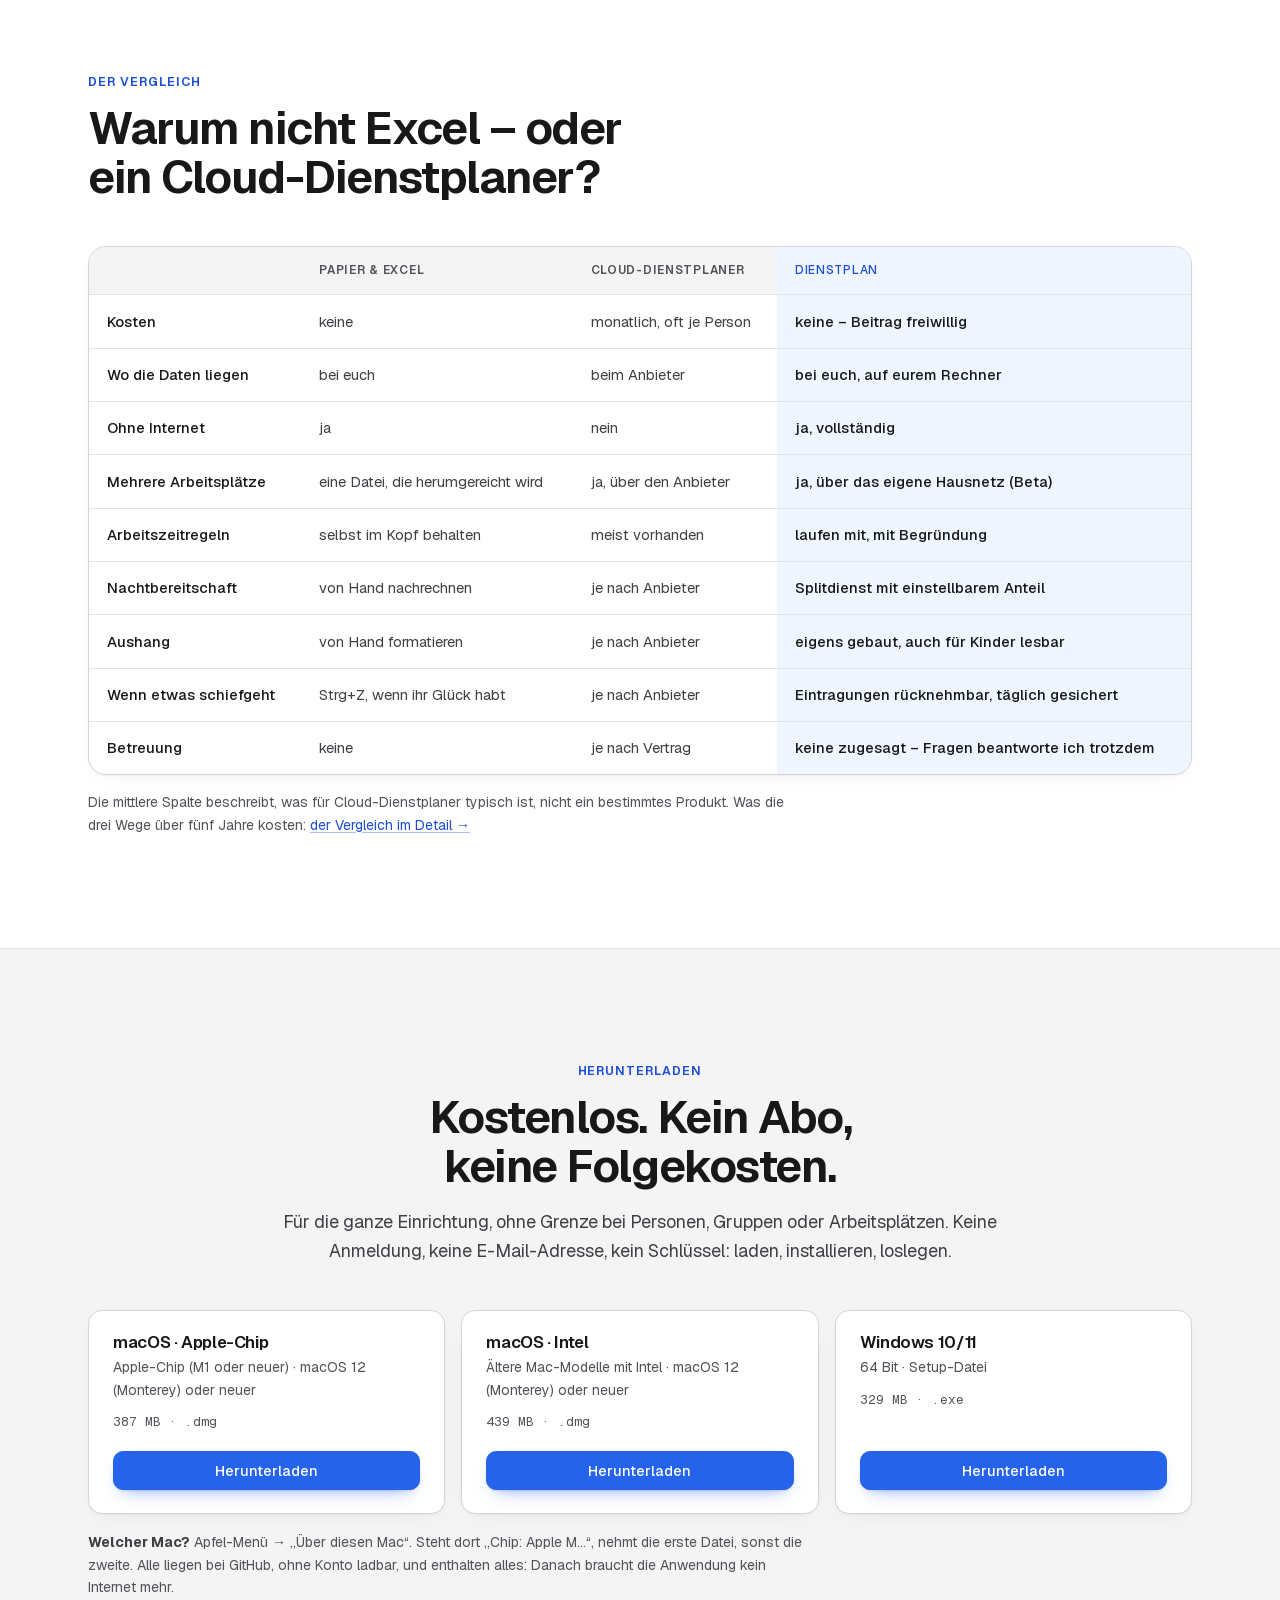
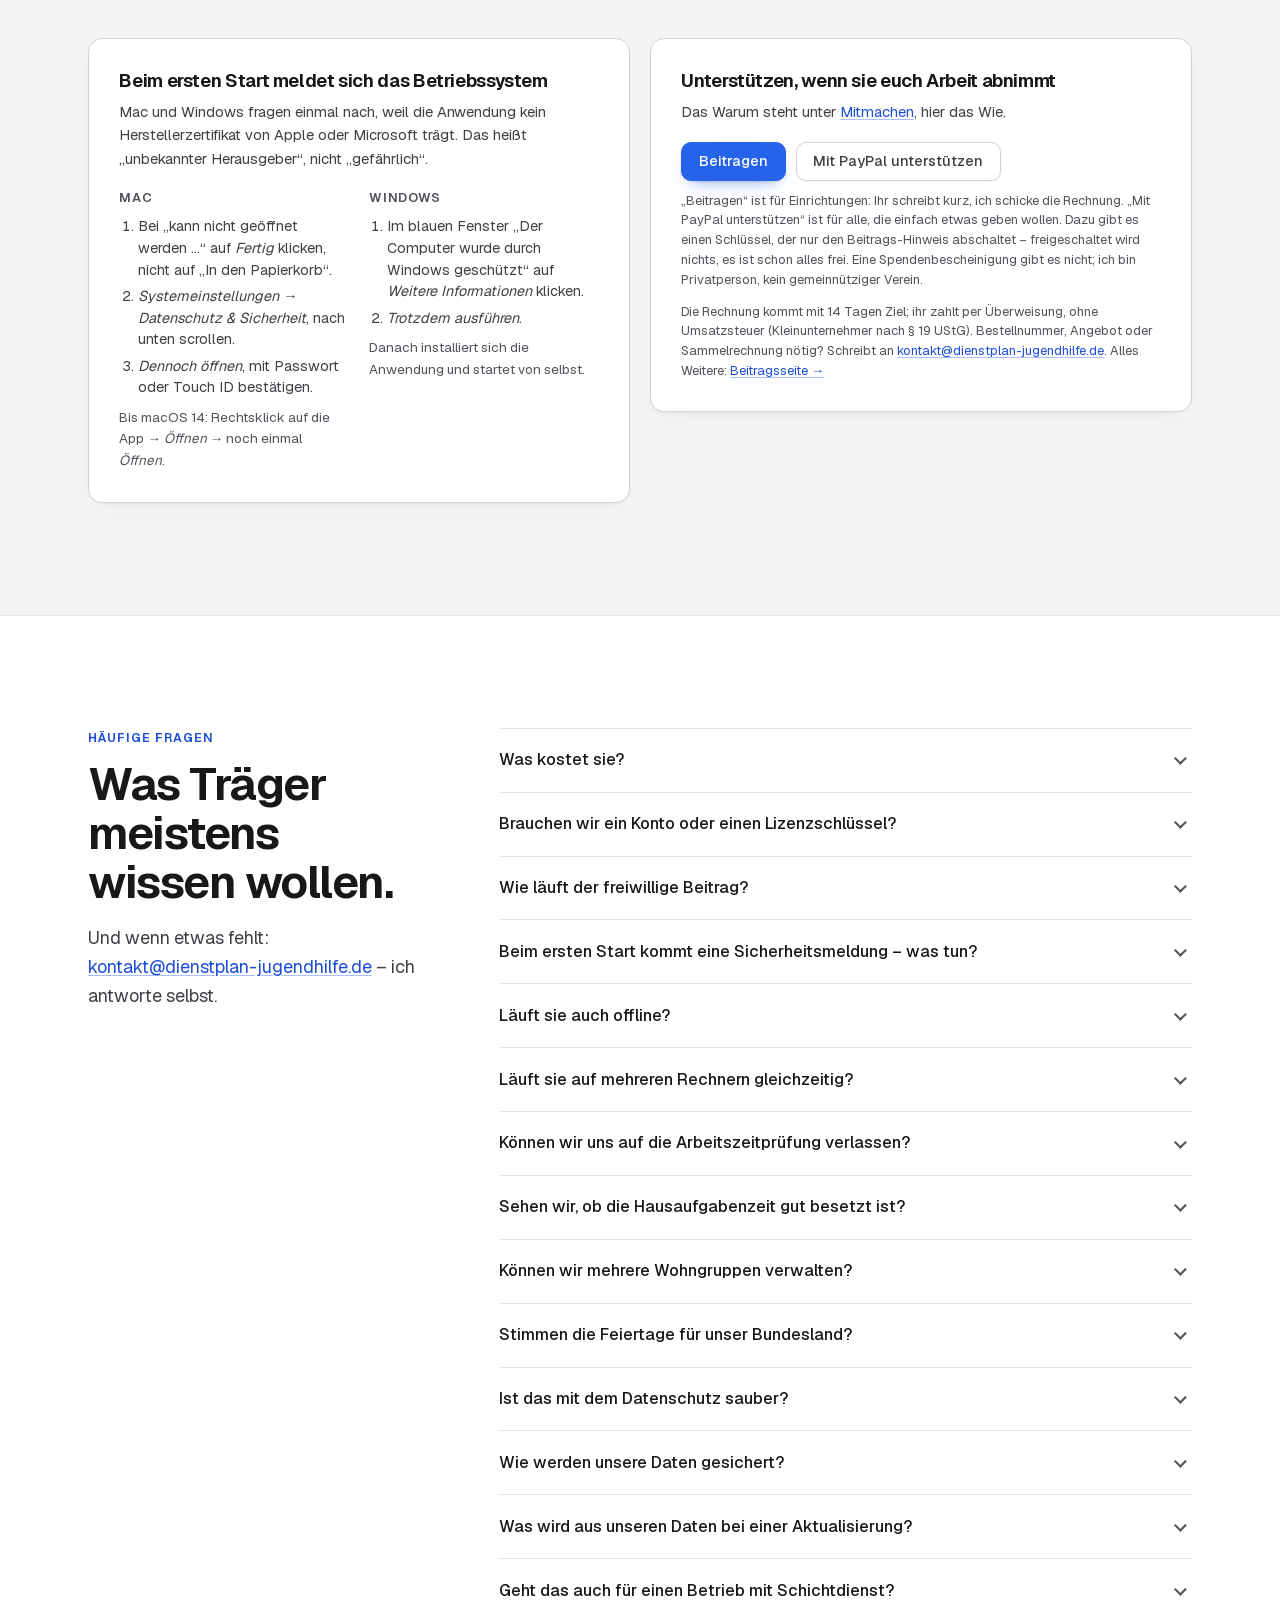
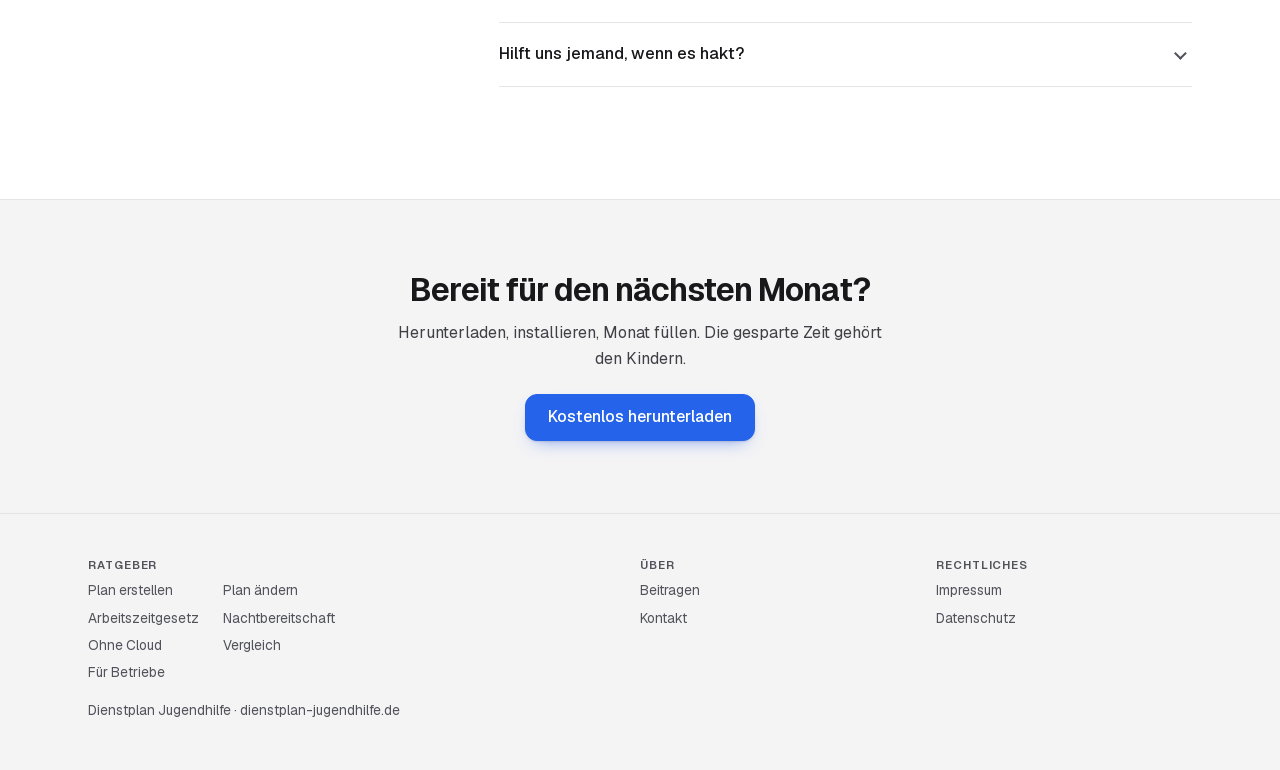
==== commit 7fc37179: "Homepage aktualisiert" ====
--- a/index.html
+++ b/index.html
@@ -1138,7 +1138,6 @@
           <li><a href="nachtbereitschaft.html">Nachtbereitschaft</a></li>
           <li><a href="ohne-cloud.html">Ohne Cloud</a></li>
           <li><a href="vergleich.html">Vergleich</a></li>
-          <li><a href="vorlage.html">Excel-Vorlage</a></li>
           <li><a href="betrieb.html">Für Betriebe</a></li>
         </ul>
       </nav>
